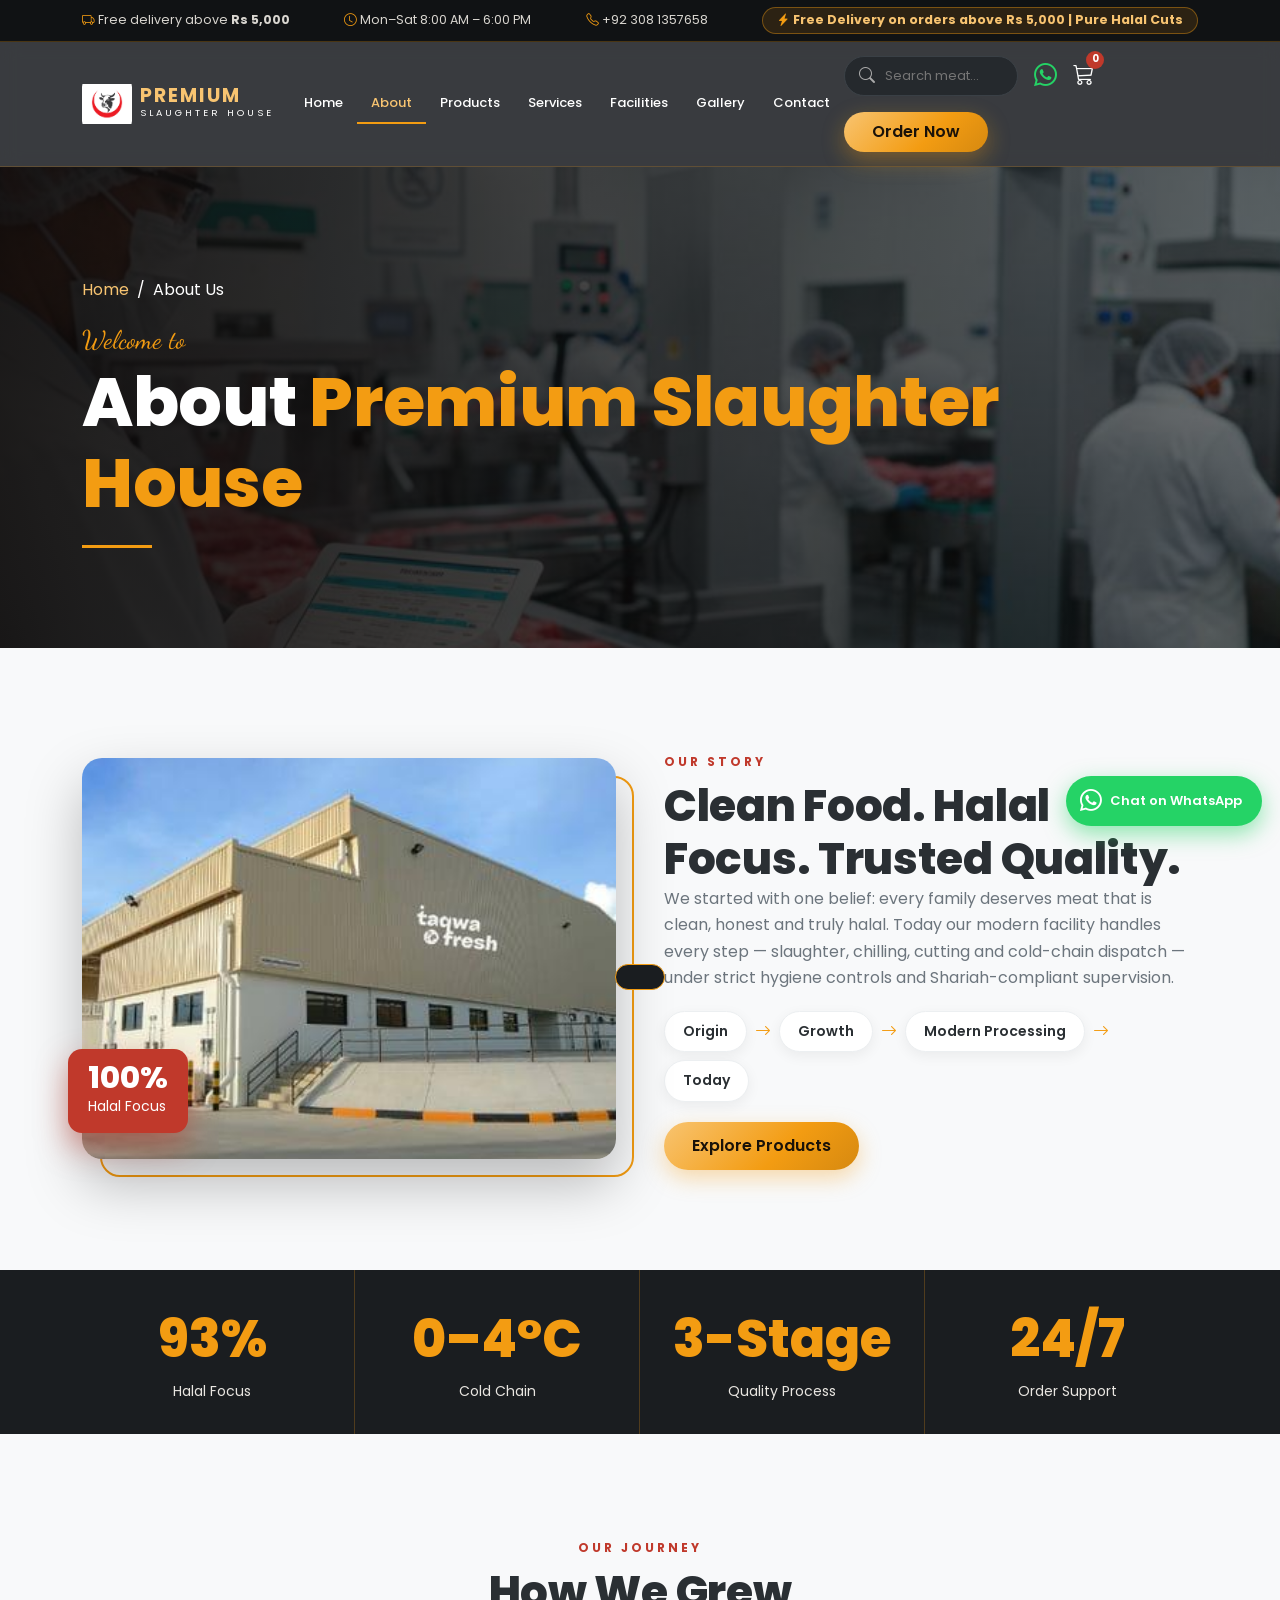
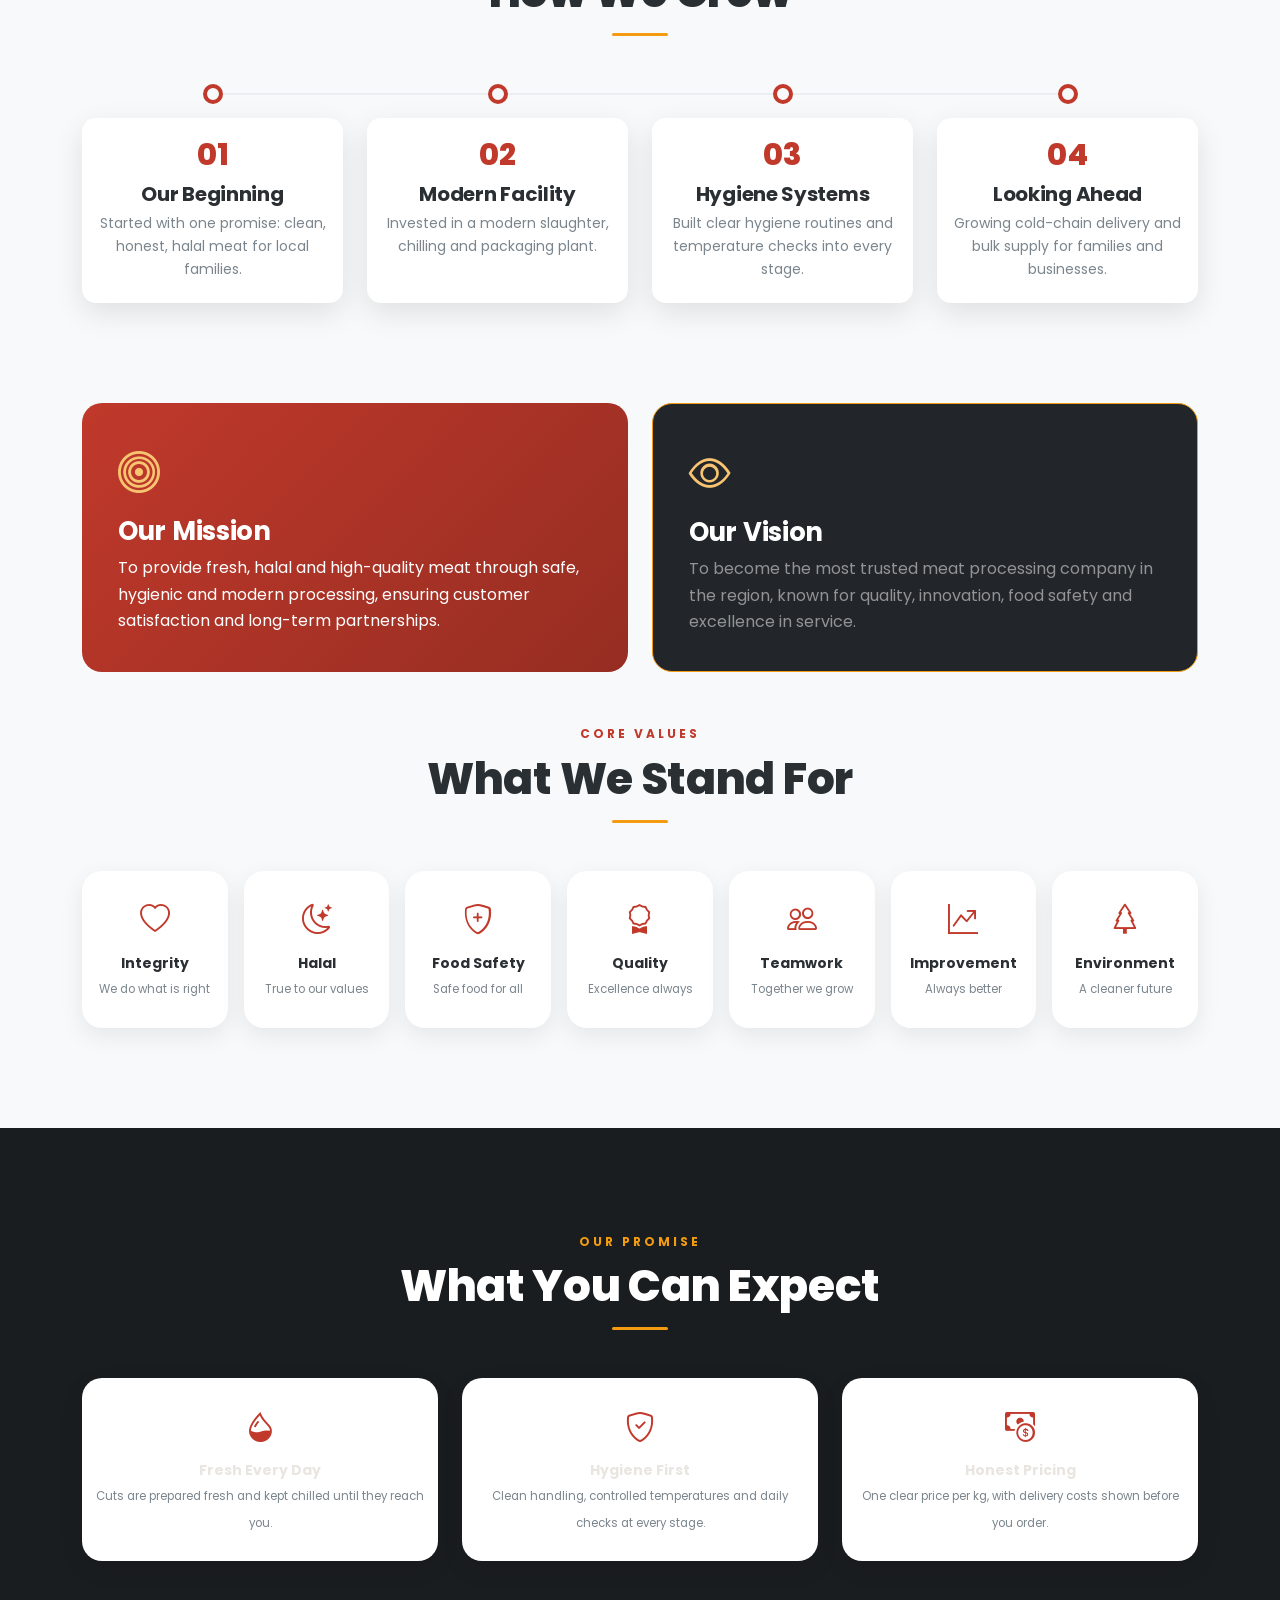
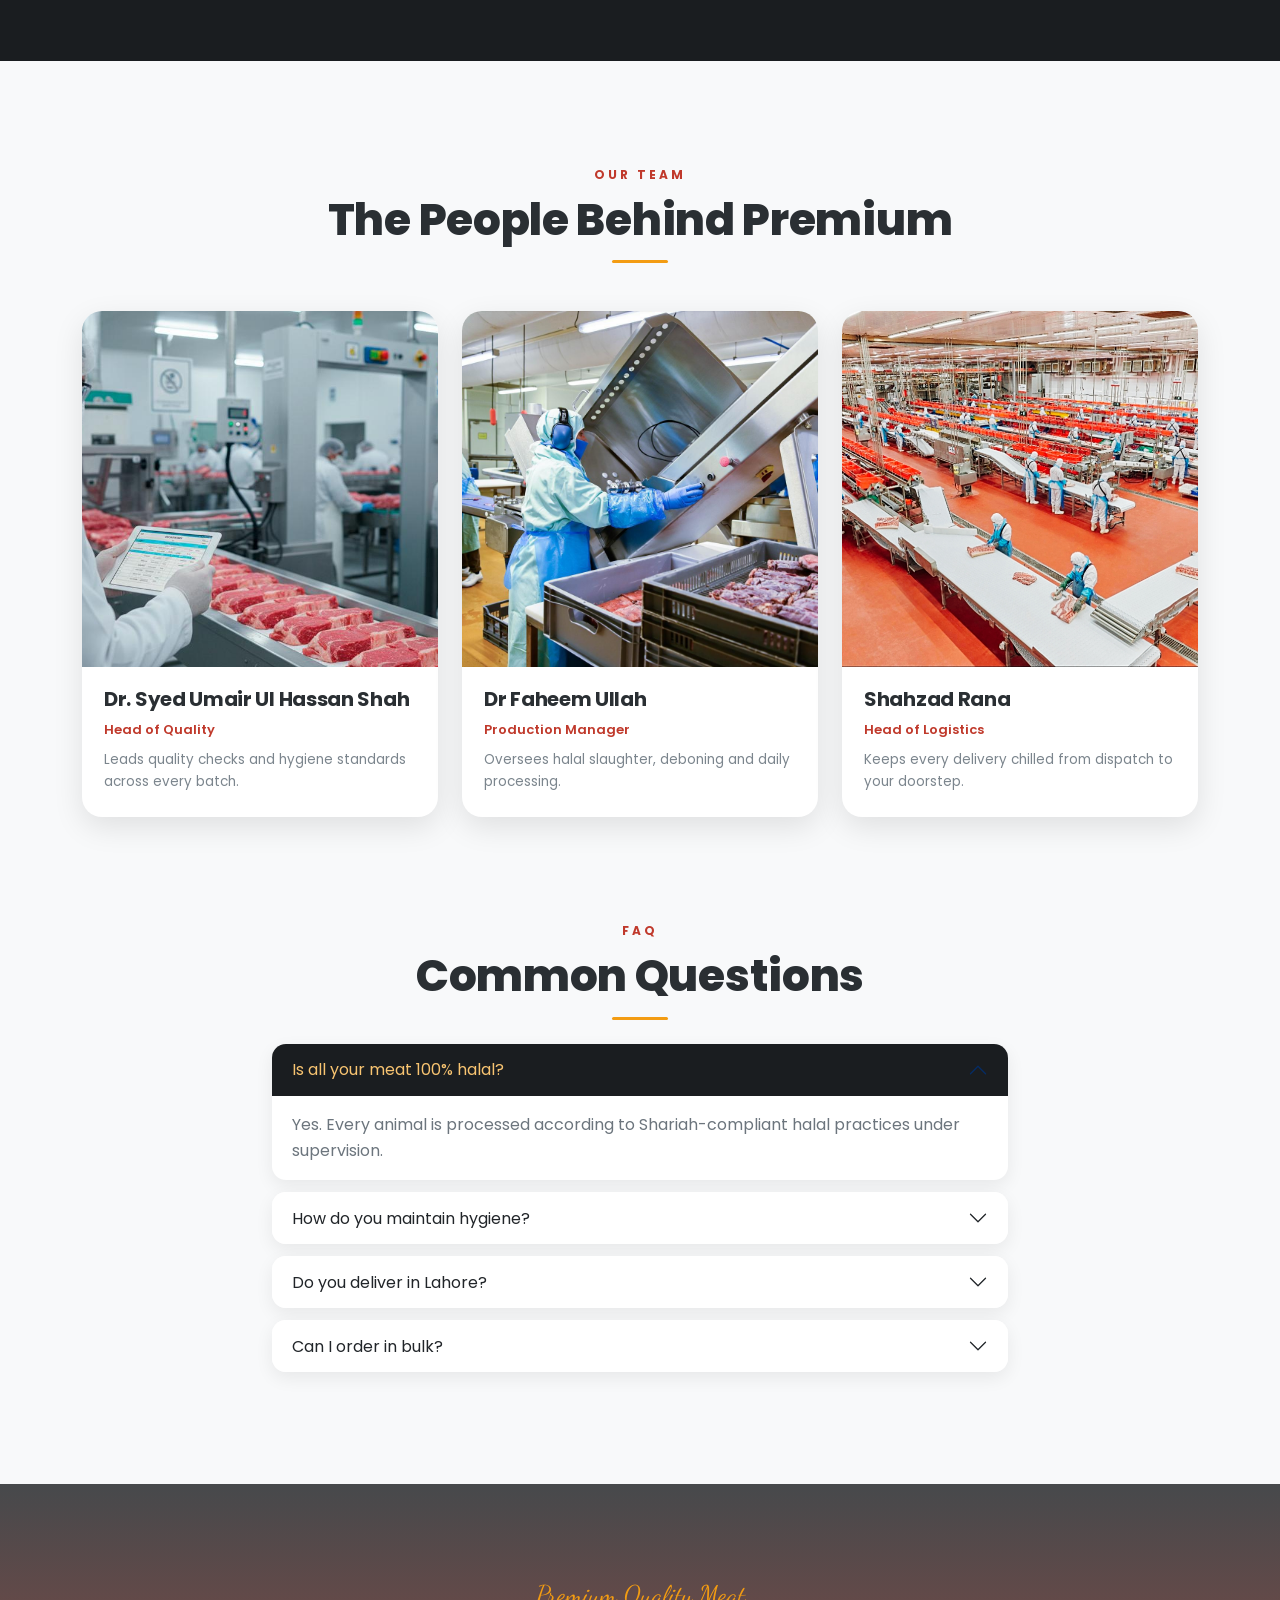
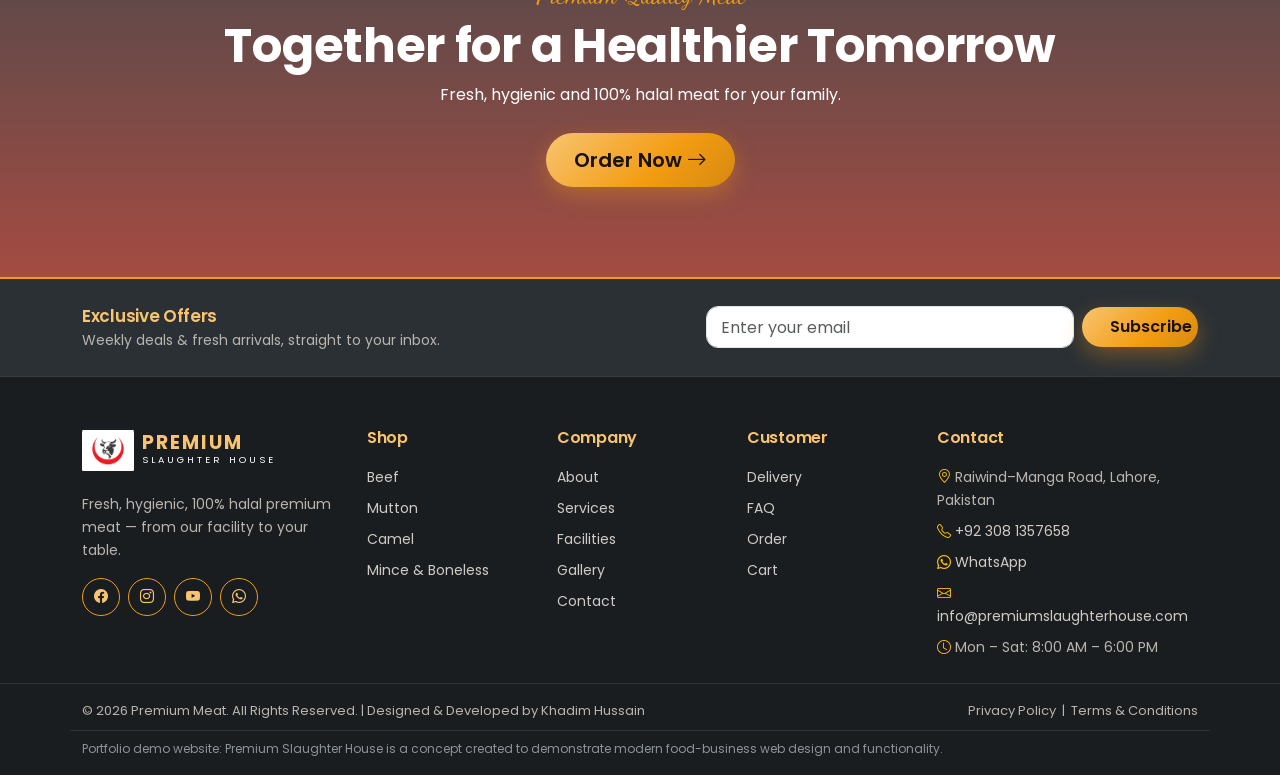
==== about.html @ eab7846e "Update website from latest attached files" ====
<!DOCTYPE html>
<html lang="en"><head>
<meta charset="UTF-8"><meta name="viewport" content="width=device-width, initial-scale=1.0">
<meta name="description" content="About Premium Slaughter House: halal meat, modern facilities and hygiene-first processing in Lahore.">
<title>About Us | Premium Slaughter House</title>
<link rel="icon" href="images/favicon.jpg" type="image/jpeg">
<link href="https://cdn.jsdelivr.net/npm/bootstrap@5.3.3/dist/css/bootstrap.min.css" rel="stylesheet">
<link href="https://cdn.jsdelivr.net/npm/bootstrap-icons@1.11.3/font/bootstrap-icons.min.css" rel="stylesheet">
<link rel="preconnect" href="https://fonts.googleapis.com"><link rel="preconnect" href="https://fonts.gstatic.com" crossorigin>
<link href="https://fonts.googleapis.com/css2?family=Dancing+Script:wght@600&family=Poppins:wght@400;500;600;700&display=swap" rel="stylesheet">
<style>#loader{position:fixed;inset:0;background:#0E0B0A;z-index:9999;animation:ldx .5s 1.6s forwards}@keyframes ldx{to{opacity:0;visibility:hidden;pointer-events:none}}</style>
<link href="css/style.css?v=20261011" rel="stylesheet">
</head><body>
<!-- Accessibility: keyboard users can jump straight to the content -->
<a class="skip" href="#main">Skip to content</a>
<!-- Loading screen (hidden automatically by CSS after ~2s and by JS on page load) -->
<div id="loader"><div class="ring"></div><b>PREMIUM</b></div><!-- Gold scroll-progress line at very top; width is set by js/ui.js -->
<div id="progress"></div>
<!-- ===== SECTION: Top Announcement Bar ===== -->
<div class="ann"><div class="container d-flex flex-wrap justify-content-center justify-content-lg-between align-items-center gap-2">
<span><i class="bi bi-truck"></i> Free delivery above <b>Rs 5,000</b></span><span class="d-none d-md-inline"><i class="bi bi-clock"></i> Mon&ndash;Sat 8:00 AM &ndash; 6:00 PM</span><a href="tel:+923081357658"><i class="bi bi-telephone"></i> +92 308 1357658</a>
<span class="tick"><i class="bi bi-lightning-charge-fill"></i> <b id="ticker">Fresh halal meat delivered daily</b></span></div></div>
<!-- ===== END SECTION: Top Announcement Bar ===== -->
<!-- ===== SECTION: Navigation Bar ===== -->
<nav class="navbar navbar-expand-lg sticky-top"><div class="container">
<!-- Logo + brand name -->
<a class="navbar-brand d-flex align-items-center gap-2" href="index.html"><img class="logo" src="images/logo.jpg" alt="Logo"><div><div class="brand-t">PREMIUM</div><div class="brand-s">Slaughter House</div></div></a>
<!-- Mobile menu button -->
<button class="navbar-toggler" data-bs-toggle="collapse" data-bs-target="#nv" aria-controls="nv" aria-expanded="false" aria-label="Menu"><span class="tg"></span><span class="tg"></span><span class="tg"></span></button><!-- animated hamburger: turns into X -->
<!-- Menu links; the current page gets a gold underline (class "active") -->
<div class="collapse navbar-collapse" id="nv"><ul class="navbar-nav mx-auto"><li><a class="nav-link" href="index.html">Home</a></li><li><a class="nav-link active" href="about.html">About</a></li><li><a class="nav-link" href="products.html">Products</a></li><li><a class="nav-link" href="services.html">Services</a></li><li><a class="nav-link" href="facilities.html">Facilities</a></li><li><a class="nav-link" href="gallery.html">Gallery</a></li><li><a class="nav-link" href="contact.html">Contact</a></li></ul>
<div class="d-flex align-items-center gap-3 flex-wrap nav-tools"><!-- Navbar search: press Enter -> filters on Products page, or redirects to products.html?search=... --><label class="nsearch"><i class="bi bi-search"></i><input id="navSearch" type="search" placeholder="Search meat..." aria-label="Search meat"></label><!-- WhatsApp icon (number is set in js/config.js) --><a data-wa class="navwa" target="_blank" aria-label="WhatsApp"><i class="bi bi-whatsapp"></i></a><!-- Cart icon: number = total kg in cart (kept in sync on every page by js files) --><a href="order.html" class="cart"><i class="bi bi-cart3" aria-hidden="true"></i><span id="cartBadgeCount" aria-live="polite">0</span><span class="visually-hidden">items in cart</span></a><a href="order.html" class="btn btn-gold py-2 magnetic">Order Now</a></div>
</div></div></nav>
<!-- ===== END SECTION: Navigation Bar ===== -->
<main id="main"><!-- page content starts here (skip-link target) -->

<!-- ===== SECTION: Page Banner ===== -->
<section class="phero" style="background-image:linear-gradient(90deg,rgba(14,11,10,.92),rgba(14,11,10,.55)),url('images/quality-team.jpg')"><div class="container position-relative" style="z-index:2"><p class="crumb reveal"><a href="index.html">Home</a> &nbsp;/&nbsp; About Us</p><span class="script reveal">Welcome to</span><h1 class="reveal" data-d="100">About <span style="color:var(--gold)">Premium Slaughter House</span></h1><div class="reveal" data-d="200" style="background:var(--gold);width:70px;height:3px;margin-top:20px"></div></div></section>
<!-- ===== END SECTION: Page Banner ===== -->

<!-- ===== SECTION: Story Banner ===== -->
<section class="sec"><div class="container"><div class="row g-5 align-items-center">
<div class="col-lg-6 reveal l"><div class="imgwrap"><img src="images/company-building.jpg" alt="Facility exterior"><div class="exp"><b>100%</b><small>Halal Focus</small></div></div></div>
<div class="col-lg-6 reveal r"><span class="eyebrow">Our Story</span><h2 class="sec-title">Clean Food. Halal Focus. Trusted Quality.</h2><p class="text-secondary">We started with one belief: every family deserves meat that is clean, honest and truly halal. Today our modern facility handles every step &mdash; slaughter, chilling, cutting and cold-chain dispatch &mdash; under strict hygiene controls and Shariah-compliant supervision.</p><div class="steps" aria-label="Our story in four steps"><span>Origin</span><i class="bi bi-arrow-right" aria-hidden="true"></i><span>Growth</span><i class="bi bi-arrow-right" aria-hidden="true"></i><span>Modern Processing</span><i class="bi bi-arrow-right" aria-hidden="true"></i><span>Today</span></div><a href="products.html" class="btn btn-gold magnetic">Explore Products</a></div></div></div></section>
<!-- ===== END SECTION: Story Banner ===== -->

<!-- ===== SECTION: Animated Counter Grid ===== -->
<section class="dark" id="statsSection"><div class="container"><div class="row"><div class="col-6 col-md-3 stat"><b><span class="counter-val" data-target="100" data-suf="%">100%</span></b><small>Halal Focus</small></div><div class="col-6 col-md-3 stat"><b>0&ndash;4&deg;C</b><small>Cold Chain</small></div><div class="col-6 col-md-3 stat"><b><span class="counter-val" data-target="4" data-suf="-Stage">4-Stage</span></b><small>Quality Process</small></div><div class="col-6 col-md-3 stat"><b>24/7</b><small>Order Support</small></div></div></div></section>
<!-- ===== END SECTION: Animated Counter Grid ===== -->

<!-- ===== SECTION: Our Journey - animated timeline (line draws while scrolling; js files) ===== -->
<section class="sec"><div class="container"><div class="text-center mb-5 reveal"><span class="eyebrow">Our Journey</span><h2 class="sec-title">How We Grew</h2></div>
<div class="tlh"><!-- milestones without dates (add real years only if they are true) -->
<div class="ti reveal" data-d="0"><span class="yr">01</span><h5>Our Beginning</h5><p>Started with one promise: clean, honest, halal meat for local families.</p></div>
<div class="ti reveal" data-d="250"><span class="yr">02</span><h5>Modern Facility</h5><p>Invested in a modern slaughter, chilling and packaging plant.</p></div>
<div class="ti reveal" data-d="0"><span class="yr">03</span><h5>Hygiene Systems</h5><p>Built clear hygiene routines and temperature checks into every stage.</p></div>
<div class="ti reveal" data-d="750"><span class="yr">04</span><h5>Looking Ahead</h5><p>Growing cold-chain delivery and bulk supply for families and businesses.</p></div></div></div></section>
<!-- ===== END SECTION: Our Journey - animated timeline (line draws while scrolling; js files) ===== -->

<!-- ===== SECTION: Mission & Vision ===== -->
<section class="pb-5"><div class="container"><div class="row g-4">
<div class="col-md-6 reveal l"><div class="mv mv1"><i class="bi bi-bullseye"></i><h3 class="mt-2">Our Mission</h3><p class="mb-0">To provide fresh, halal and high-quality meat through safe, hygienic and modern processing, ensuring customer satisfaction and long-term partnerships.</p></div></div>
<div class="col-md-6 reveal r"><div class="mv mv2"><i class="bi bi-eye"></i><h3 class="mt-2">Our Vision</h3><p class="mb-0 text-white-50">To become the most trusted meat processing company in the region, known for quality, innovation, food safety and excellence in service.</p></div></div></div></div></section>
<!-- ===== END SECTION: Mission & Vision ===== -->

<!-- ===== SECTION: Core Values ===== -->
<section class="sec pt-0"><div class="container"><div class="text-center mb-5 reveal"><span class="eyebrow">Core Values</span><h2 class="sec-title">What We Stand For</h2></div><div class="row g-3"><div class="col-6 col-md-4 col-lg reveal z" data-d="0"><div class="val"><i class="bi bi-heart"></i><b>Integrity</b><small>We do what is right</small></div></div><div class="col-6 col-md-4 col-lg reveal z" data-d="80"><div class="val"><i class="bi bi-moon-stars"></i><b>Halal</b><small>True to our values</small></div></div><div class="col-6 col-md-4 col-lg reveal z" data-d="160"><div class="val"><i class="bi bi-shield-plus"></i><b>Food Safety</b><small>Safe food for all</small></div></div><div class="col-6 col-md-4 col-lg reveal z" data-d="240"><div class="val"><i class="bi bi-award"></i><b>Quality</b><small>Excellence always</small></div></div><div class="col-6 col-md-4 col-lg reveal z" data-d="320"><div class="val"><i class="bi bi-people"></i><b>Teamwork</b><small>Together we grow</small></div></div><div class="col-6 col-md-4 col-lg reveal z" data-d="400"><div class="val"><i class="bi bi-graph-up-arrow"></i><b>Improvement</b><small>Always better</small></div></div><div class="col-6 col-md-4 col-lg reveal z" data-d="480"><div class="val"><i class="bi bi-tree"></i><b>Environment</b><small>A cleaner future</small></div></div></div></div></section>
<!-- ===== END SECTION: Core Values ===== -->

<!-- ===== SECTION: Our Promise (replaces testimonials - no unverified customer quotes) ===== -->
<section class="sec dark"><div class="container"><div class="text-center mb-5 reveal"><span class="eyebrow">Our Promise</span><h2 class="sec-title">What You Can Expect</h2></div><div class="row g-3 g-lg-4"><div class="col-md-4 reveal" data-d="0"><div class="val h-100"><i class="bi bi-droplet-half" aria-hidden="true"></i><b>Fresh Every Day</b><small>Cuts are prepared fresh and kept chilled until they reach you.</small></div></div><div class="col-md-4 reveal" data-d="100"><div class="val h-100"><i class="bi bi-shield-check" aria-hidden="true"></i><b>Hygiene First</b><small>Clean handling, controlled temperatures and daily checks at every stage.</small></div></div><div class="col-md-4 reveal" data-d="200"><div class="val h-100"><i class="bi bi-cash-coin" aria-hidden="true"></i><b>Honest Pricing</b><small>One clear price per kg, with delivery costs shown before you order.</small></div></div></div></div></section>
<!-- ===== END SECTION: Our Promise (replaces testimonials - no unverified customer quotes) ===== -->

<!-- ===== SECTION: Our Team ===== -->
<section class="sec"><div class="container"><div class="text-center mb-5 reveal"><span class="eyebrow">Our Team</span><h2 class="sec-title">The People Behind Premium

</h2></div><div class="row g-4"><div class="col-md-4 reveal" data-d="0"><!-- team member: Dr. Babar Ali -->
    <article class="tm"><div class="ph">
<img src="images/quality-team.jpg" alt="Dr Syed Umair Ul Hassan Shah" loading="lazy" decoding="async" onerror="this.onerror=null;this.src='images/premium-beef.jpg'">
<!-- 1:1 photo --><a class="soc" href="#" aria-label="Dr Syed Umair Ul Hassan Shahprofile">
    <i class="bi bi-linkedin" aria-hidden="true"></i></a><!-- appears on hover --></div><div class="tm-body">
    <h5>Dr. Syed Umair Ul Hassan Shah</h5><!-- name --><div class="role">Head of Quality</div><!-- position -->
    <p>Leads quality checks and hygiene standards across every batch.</p><!-- short description --></div></article>
</div><div class="col-md-4 reveal" data-d="120"><!-- team member: Dr Faheem Ullah -->
    <article class="tm"><div class="ph">
        <img src="images/staff-working2.jpg" alt="Dr Faheem Ullah " loading="lazy" decoding="async" onerror="this.onerror=null;this.src='images/premium-beef.jpg'">
        <!-- 1:1 photo --><a class="soc" href="#" aria-label="Dr Faheem Ullah profile"><i class="bi bi-linkedin" aria-hidden="true"></i></a>
         <!-- appears on hover --></div><div class="tm-body"><h5>Dr Faheem Ullah</h5><!-- name --><div class="role">Production Manager</div><!-- position -->
          <p>Oversees halal slaughter, deboning and daily processing.</p><!-- short description --></div></article></div>
          <div class="col-md-4 reveal" data-d="240"><!-- team member: Dr. Syed Umair --><article class="tm"><div class="ph">
            <img src="images/staff-working3.jpeg" alt="Dr. Syed Umair" loading="lazy" decoding="async" onerror="this.onerror=null;this.src='images/premium-beef.jpg'">
            <!-- 1:1 photo --><a class="soc" href="#" aria-label="Shahzad Rana profile"><i class="bi bi-linkedin" aria-hidden="true"></i></a>
             <!-- appears on hover --></div><div class="tm-body"><h5>Shahzad Rana</h5><!-- name --><div class="role">Head of Logistics</div><!-- position --><p>Keeps every delivery chilled from dispatch to your doorstep.</p><!-- short description --></div></article></div></div></div></section>
<!-- ===== END SECTION: Our Team ===== -->

<!-- ===== SECTION: FAQ ===== -->
<section class="sec pt-0"><div class="container"><div class="row justify-content-center"><div class="col-lg-8"><div class="text-center mb-4 reveal"><span class="eyebrow">FAQ</span><h2 class="sec-title">Common Questions</h2></div><div class="accordion reveal" id="faq"><div class="accordion-item"><h2 class="accordion-header"><button class="accordion-button" data-bs-toggle="collapse" data-bs-target="#faq0">Is all your meat 100% halal?</button></h2><div id="faq0" class="accordion-collapse collapse show" data-bs-parent="#faq"><div class="accordion-body text-secondary">Yes. Every animal is processed according to Shariah-compliant halal practices under supervision.</div></div></div><div class="accordion-item"><h2 class="accordion-header"><button class="accordion-button collapsed" data-bs-toggle="collapse" data-bs-target="#faq1">How do you maintain hygiene?</button></h2><div id="faq1" class="accordion-collapse collapse" data-bs-parent="#faq"><div class="accordion-body text-secondary">Strict hygiene routines, controlled temperatures and daily checks at every stage of processing, chilling and packaging.</div></div></div><div class="accordion-item"><h2 class="accordion-header"><button class="accordion-button collapsed" data-bs-toggle="collapse" data-bs-target="#faq2">Do you deliver in Lahore?</button></h2><div id="faq2" class="accordion-collapse collapse" data-bs-parent="#faq"><div class="accordion-body text-secondary">Yes, cold-chain packed. Call or WhatsApp +92 308 1357658 to order.</div></div></div><div class="accordion-item"><h2 class="accordion-header"><button class="accordion-button collapsed" data-bs-toggle="collapse" data-bs-target="#faq3">Can I order in bulk?</button></h2><div id="faq3" class="accordion-collapse collapse" data-bs-parent="#faq"><div class="accordion-body text-secondary">Absolutely &mdash; we supply families, restaurants and events. Contact us for custom quantities.</div></div></div></div></div></div></div></section>
<!-- ===== END SECTION: FAQ ===== -->

<!-- ===== SECTION: Call To Action ===== -->
<section class="cta"><div class="container reveal z"><span class="script">Premium Quality Meat</span><h2 class="serif display-5 fw-bold">Together for a Healthier Tomorrow</h2><p class="mb-4">Fresh, hygienic and 100% halal meat for your family.</p><a href="order.html" class="btn btn-gold btn-lg magnetic">Order Now <i class="bi bi-arrow-right"></i></a></div></section>
<!-- ===== END SECTION: Call To Action ===== -->

</main><!-- end of page content -->
<!-- ===== SECTION: Footer ===== -->
<footer>
<div class="fnews py-4"><div class="container d-flex flex-wrap align-items-center justify-content-between gap-3"><div><h5 class="mb-0">Exclusive Offers</h5><small>Weekly deals &amp; fresh arrivals, straight to your inbox.</small></div><!-- newsletter band --><form id="newsForm" class="d-flex gap-2" style="min-width:min(100%,380px)"><input type="email" required class="form-control" placeholder="Enter your email" aria-label="Email address"><button class="btn btn-gold py-2">Subscribe</button><!-- same style as the navbar "Order Now" button --></form></div></div>
<div class="container pt-5 pb-4 fcols"><div class="row g-4">
<!-- Brand: short company statement + social -->
<div class="col-lg-3"><div class="d-flex align-items-center gap-2 mb-3"><img src="images/logo.jpg" alt="Premium Slaughter House logo" width="52" height="52" style="object-fit:contain;border-radius:8px"><div><div class="brand-t">PREMIUM</div><div class="brand-s">Slaughter House</div></div></div><p>Fresh, hygienic, 100% halal premium meat &mdash; from our facility to your table.</p><div class="social"><a href="#" aria-label="Facebook"><i class="bi bi-facebook"></i></a><a href="#" aria-label="Instagram"><i class="bi bi-instagram"></i></a><a href="#" aria-label="YouTube"><i class="bi bi-youtube"></i></a><a data-wa target="_blank" aria-label="WhatsApp"><i class="bi bi-whatsapp"></i></a></div></div>
<!-- Shop -->
<div class="col-6 col-lg-2"><h5>Shop</h5><a href="products.html?category=beef">Beef</a><a href="products.html?category=mutton">Mutton</a><a href="products.html?category=camel">Camel</a><a href="products.html?category=minced">Mince &amp; Boneless</a></div>
<!-- Company -->
<div class="col-6 col-lg-2"><h5>Company</h5><a href="about.html">About</a><a href="services.html">Services</a><a href="facilities.html">Facilities</a><a href="gallery.html">Gallery</a><a href="contact.html">Contact</a></div>
<!-- Customer -->
<div class="col-6 col-lg-2"><h5>Customer</h5><a href="services.html">Delivery</a><a href="services.html#faq">FAQ</a><a href="order.html">Order</a><a href="order.html">Cart</a></div>
<!-- Contact -->
<div class="col-6 col-lg-3"><h5>Contact</h5><div class="mb-2"><i class="bi bi-geo-alt text-warning" aria-hidden="true"></i> Raiwind&ndash;Manga Road, Lahore, Pakistan</div><a href="tel:+923081357658"><i class="bi bi-telephone text-warning" aria-hidden="true"></i> +92 308 1357658</a><a data-wa target="_blank"><i class="bi bi-whatsapp text-warning" aria-hidden="true"></i> WhatsApp</a><a href="mailto:info@premiumslaughterhouse.com"><i class="bi bi-envelope text-warning" aria-hidden="true"></i> info@premiumslaughterhouse.com</a><div><i class="bi bi-clock text-warning" aria-hidden="true"></i> Mon &ndash; Sat: 8:00 AM &ndash; 6:00 PM</div></div>
</div></div>
<!-- Copyright row -->
<div class="fbottom py-3"><div class="container d-flex flex-wrap justify-content-between gap-2"><span>&copy; 2026 Premium Meat. All Rights Reserved. | Designed &amp; Developed by Khadim Hussain</span><span>Privacy Policy &nbsp;|&nbsp; Terms &amp; Conditions</span></div>
<div class="container demo-note"><!-- remove this line if the website goes live for a real business -->Portfolio demo website: Premium Slaughter House is a concept created to demonstrate modern food-business web design and functionality.</div></div></footer>
<!-- ===== END SECTION: Footer ===== -->
<!-- Mobile bottom action bar (phones only): Call / WhatsApp / Cart -->
<nav class="mbar" aria-label="Quick actions"><a href="tel:+923081357658"><i class="bi bi-telephone" aria-hidden="true"></i>Call</a><a data-wa data-msg="Hello Premium Slaughter House" target="_blank"><i class="bi bi-whatsapp" aria-hidden="true"></i>WhatsApp</a><a href="order.html"><i class="bi bi-cart3" aria-hidden="true"></i><span>Cart <b id="cartBadgeMobile">0</b></span></a></nav>
<!-- Floating WhatsApp button (desktop/tablet) -->
<a class="wa" data-wa data-msg="Hello Premium Slaughter House, I want to place an order." target="_blank" aria-label="Chat on WhatsApp"><i class="bi bi-whatsapp" aria-hidden="true"></i><span>Chat on WhatsApp</span></a>
<!-- Back-to-top button -->
<button id="toTop" aria-label="Back to top"><i class="bi bi-arrow-up" aria-hidden="true"></i></button><!-- "added to cart" message box (screen readers are told via role=status) --><div id="toast" role="status" aria-live="polite"></div>
<!-- Bootstrap JS (modals, carousel, accordion, tabs) -->
<script src="https://cdn.jsdelivr.net/npm/bootstrap@5.3.3/dist/js/bootstrap.bundle.min.js"></script>
<!-- Our scripts: one file per responsibility (order matters: config first, main last) -->
<script src="js/config.js"></script><script src="js/data.js"></script><script src="js/render.js"></script><script src="js/ui.js"></script><script src="js/cart.js"></script><script src="js/products.js"></script><script src="js/checkout.js"></script><script src="js/calculator.js"></script><script src="js/gallery.js"></script><script src="js/main.js"></script>
</body></html>
---- css/style.css ----
/* ##########################################################################
   PREMIUM SLAUGHTER HOUSE - MAIN STYLESHEET (v2 - premium polish)  (css/style.css, used by all 8 pages)
   Client palette: Charcoal #1a1d20 | Crimson #c0392b | Gold #f39c12 | Off-white #f8f9fa
   Edit colours ONLY in the :root block. Every rule below has a comment.
   ########################################################################## */

/* ===== 1. DESIGN TOKENS (the whole site reads colours from here) ===== */
:root{
  --ink:#1a1d20;        /* deep charcoal: header, footer, dark sections */
  --coal:#22262a;       /* slightly lighter charcoal for dark cards */
  --coal2:#2b3035;      /* lightest charcoal for inputs/borders */
  --gold:#f39c12;       /* accent gold: borders, stars, tags, buttons */
  --lgold:#f8c471;      /* light gold for headings on dark backgrounds */
  --crimson:#c0392b;    /* primary crimson: CTA buttons, badges */
  --crimson2:#962d22;   /* darker crimson for hover states */
  --cream:#f8f9fa;      /* off-white page background */
  --sand:#eceff1;       /* soft grey for chips, borders, icon circles */
  --text:#2a2f33;       /* default body text colour */
  --muted:#7b858d;      /* secondary/grey text */
  --r:18px;             /* standard rounded-corner radius */
}

/* ===== 2. BASE STYLES ===== */
html{scroll-behavior:smooth}                                   /* smooth anchor scrolling */
body{font-family:'Poppins',sans-serif;background:var(--cream);color:var(--text);overflow-x:hidden;font-size:var(--fs-body);line-height:1.65}  /* body font + page colours */
h1,h2,h3,h4,h5,.serif{font-family:'Poppins',sans-serif;font-weight:700;letter-spacing:-.3px}
h3,.h3{font-size:var(--fs-h3)}      /* bold titles = strong contrast with body text */
.script{font-family:'Dancing Script',cursive;color:var(--gold);font-size:1.6rem}                   /* handwritten accent text */
a{text-decoration:none}                                        /* no underline on links */
::selection{background:var(--gold);color:#000}                 /* text-selection colour */

/* ===== 3. PRELOADER, SCROLL PROGRESS BAR, CURSOR GLOW ===== */
#loader{position:fixed;inset:0;background:var(--ink);z-index:9999;display:flex;align-items:center;justify-content:center;flex-direction:column;gap:18px;transition:opacity .6s,visibility .6s}  /* full-screen loading cover */
#loader.done{opacity:0;visibility:hidden}                      /* hidden state added by JS */
#loader .ring{width:70px;height:70px;border:3px solid #33383d;border-top-color:var(--gold);border-radius:50%;animation:spin 1s linear infinite}  /* spinning gold ring */
#loader b{color:var(--lgold);letter-spacing:6px;font:600 13px 'Poppins'}  /* "PREMIUM" label under ring */
@keyframes spin{to{transform:rotate(360deg)}}                  /* generic rotate animation */
#progress{position:fixed;top:0;left:0;height:3px;width:0;background:linear-gradient(90deg,var(--crimson),var(--gold));z-index:2000}  /* top scroll-progress line */

/* ===== 4. BUTTONS ===== */
.btn-gold{background:linear-gradient(135deg,var(--lgold),var(--gold) 60%,#d68910);color:#1a1209;font-weight:600;border:0;border-radius:50px;padding:12px 28px;position:relative;overflow:hidden;transition:.35s;box-shadow:0 8px 22px rgba(243,156,18,.35)}  /* primary gold pill button */
.btn-gold::after{content:'';position:absolute;top:0;left:-80%;width:50%;height:100%;background:linear-gradient(120deg,transparent,rgba(255,255,255,.65),transparent);transform:skewX(-20deg);transition:.7s}  /* shine streak (hidden at left) */
.btn-gold:hover::after{left:140%}                              /* streak sweeps across on hover */
.btn-gold:hover{color:#1a1209;transform:translateY(-3px);box-shadow:0 14px 30px rgba(243,156,18,.5)}  /* lift on hover */
.btn-crim{background:var(--crimson);color:#fff;border:0;border-radius:50px;padding:12px 28px;font-weight:600;transition:.3s}  /* crimson CTA button */
.btn-crim:hover{background:var(--crimson2);color:#fff;transform:translateY(-3px);box-shadow:0 12px 26px rgba(192,57,43,.45)}  /* crimson hover */
.btn-line{border:1.5px solid var(--gold);color:var(--lgold);border-radius:50px;padding:11px 26px;font-weight:600;transition:.3s}  /* outline button */
.btn-line:hover{background:var(--gold);color:#111}             /* fills gold on hover */
.btn-wa{background:#25D366;color:#fff;border-radius:50px;padding:12px 24px;font-weight:600;border:0;transition:.3s}  /* green WhatsApp button */
.btn-wa:hover{background:#1da851;color:#fff;transform:translateY(-3px)}  /* WhatsApp hover */
.pulse-glow{animation:pglow 1.8s infinite}                     /* client request: pulsing glow on "Order Online" */
@keyframes pglow{0%{box-shadow:0 0 0 0 rgba(243,156,18,.75)}70%{box-shadow:0 0 0 20px rgba(243,156,18,0)}100%{box-shadow:0 0 0 0 rgba(243,156,18,0)}}  /* expanding gold ring */

/* ===== 5. ANNOUNCEMENT BAR (top dark banner) ===== */
.ann{background:#101214;color:#d9d6d0;font-size:12.5px;padding:7px 0;border-bottom:1px solid rgba(243,156,18,.25)}  /* darker strip above navbar */
.ann a{color:#d9d6d0}                                          /* phone link colour */
.ann i{color:var(--gold)}                                      /* gold icons in bar */
.ann .tick{background:rgba(243,156,18,.12);border:1px solid rgba(243,156,18,.4);padding:2px 14px;border-radius:50px;color:var(--lgold)}  /* live-alert pill */
#ticker{transition:opacity .4s}                                /* fade when ticker text changes */

/* ===== 6. NAVBAR (glassmorphic sticky header) ===== */
.navbar{background:rgba(26,29,32,.86);backdrop-filter:blur(10px);-webkit-backdrop-filter:blur(10px);border-bottom:1px solid rgba(243,156,18,.2);transition:background .45s ease,padding .35s ease,box-shadow .45s ease,border-color .45s;padding:14px 0}  /* client spec: blur(10px) + rgba(26,29,32,.95) */
.navbar.scrolled{padding:6px 0;background:rgba(26,29,32,.97);border-bottom-color:rgba(243,156,18,.4);box-shadow:0 10px 35px rgba(0,0,0,.5)}  /* shrinks + shadow after scrolling */
.navbar .logo{width:50px;height:50px;object-fit:contain;border-radius:8px}  /* logo size */
.brand-t{font:700 19px 'Poppins';color:var(--lgold);letter-spacing:2px;line-height:1}  /* brand name */
.brand-s{font-size:9.5px;color:#fff;letter-spacing:3px;text-transform:uppercase}  /* brand sub-title */
.nav-link{color:#fff!important;font-size:13px;font-weight:500;padding:8px 14px!important;border-bottom:2px solid transparent;transition:.3s}  /* nav link with invisible underline */
.nav-link:hover{color:var(--lgold)!important;border-bottom-color:rgba(243,156,18,.5)}  /* hover preview underline */
.nav-link.active{color:var(--lgold)!important;border-bottom:2px solid #f39c12}  /* client spec: gold underline on current page */
.nsearch{background:#25292d;border:1px solid #3a4046;border-radius:50px;padding:6px 14px;display:flex;align-items:center;gap:8px;color:#aaa}  /* nav search pill */
.nsearch input{background:none;border:0;outline:0;color:#fff;font-size:13px;width:120px}  /* search text box */
.cart{color:#fff;font-size:21px;position:relative}             /* cart icon link */
.cart span{position:absolute;top:-8px;right:-10px;background:var(--crimson);border-radius:50%;min-width:18px;height:18px;font-size:10px;display:flex;align-items:center;justify-content:center;font-weight:700}  /* cart count bubble (#cartBadgeCount) */
.navwa{color:#25D366;font-size:23px;transition:.3s}            /* nav WhatsApp icon */
.navwa:hover{color:#4be28a;transform:scale(1.2)}               /* icon grows on hover */
.bump{animation:bump .5s}                                      /* class added when cart changes */
@keyframes bump{40%{transform:scale(1.5)}}                     /* pop effect */

/* ===== 7. HOME HERO ===== */
@keyframes float{50%{transform:translateY(-14px)}}             /* gentle up/down bob */

/* ===== 8. TRUST & QUALITY BADGES GRID (4 columns under hero) ===== */
.strip{margin-top:-70px;position:relative;z-index:5}           /* overlaps bottom of hero */

/* ===== 9. SECTION TITLES + DARK SECTIONS ===== */
.eyebrow{color:var(--crimson);font-weight:700;letter-spacing:3px;font-size:12px;text-transform:uppercase}  /* small red label above titles */
.sec{padding:var(--section-y) 0}                                           /* standard section spacing */
.sec-title{font-size:var(--fs-h2);font-weight:800;margin:6px 0 0}     /* big section title */
.dark{background:var(--ink);color:#e9e6e1}                     /* dark section background */
.dark .sec-title{color:#fff}                                   /* white titles on dark */
.dark .eyebrow{color:var(--gold)}                              /* gold label on dark */

/* ===== 10. FILTER CHIPS / PILLS (home + products + gallery) ===== */
.chip{border:0;background:#fff;color:var(--text);padding:8px 22px;border-radius:50px;font-size:13px;font-weight:500;box-shadow:0 3px 12px rgba(0,0,0,.07);transition:.3s;margin:3px}  /* inactive pill */
.chip:hover{transform:translateY(-2px)}                        /* small lift */
.chip.on,.chip.active{background:var(--gold);color:#1a1209;font-weight:600;box-shadow:0 8px 20px rgba(243,156,18,.45)}  /* selected pill */

/* ===== 11. PRODUCT CARDS (client: smooth lift -8px + soft shadow on hover) ===== */
.pitem{transition:opacity .4s,transform .4s}                   /* wrapper animation */
.pitem.hide{display:none}                                      /* hidden by filter */
.pcard{background:#fff;border-radius:var(--r);overflow:hidden;box-shadow:0 10px 30px rgba(0,0,0,.08);height:100%;position:relative;transition:transform .3s ease,box-shadow .3s ease;transform-style:preserve-3d}  /* card base: transition transform .3s + shadow .3s */
.pcard:hover{transform:translateY(-8px);box-shadow:0 15px 30px rgba(0,0,0,.12)}  /* exact client hover values */
.pimg{overflow:hidden;position:relative;aspect-ratio:1/1}      /* fixed 4:3 frame so photos never distort */
.pimg img{width:100%;height:100%;object-fit:cover;transition:.8s}  /* cover = crop, never stretch */
.pcard:hover .pimg img{transform:scale(1.03)}                   /* slow zoom on hover */
.ptag{position:absolute;top:12px;left:12px;z-index:2;background:var(--crimson);color:#fff;font-size:11px;font-weight:600;padding:4px 12px;border-radius:50px}  /* corner badge (Bestseller etc.) */
.heart{position:absolute;top:10px;right:10px;z-index:2;width:34px;height:34px;border:0;border-radius:50%;background:rgba(255,255,255,.92);color:var(--crimson);transition:.3s}  /* wishlist heart */
.heart.on{background:var(--crimson);color:#fff;animation:bump .5s}  /* filled heart */
.pinfo{padding:16px 18px 18px}                                 /* text area of card */
.pinfo h5{font:700 17px 'Poppins';margin:0}                    /* product name */
.pinfo p{color:var(--muted);font-size:13px;margin:3px 0 8px}   /* product description */
.stars{color:var(--gold);font-size:12px}                       /* gold star rating */
.stars small{color:var(--muted)}                               /* rating count */
.price{font-weight:700;font-size:18px;color:var(--crimson2)}   /* price in crimson */
.price small{font-size:11px;color:var(--muted);font-weight:400}  /* "/kg" label */
.add{background:var(--gold);border:0;border-radius:50px;padding:7px 18px;font-weight:600;font-size:13px;transition:.3s}  /* Add to Cart button */
.add:hover{background:var(--crimson);color:#fff}               /* turns crimson on hover */
.product-card-wrapper{animation:fadeInUp .45s ease both}       /* fade-in when shown by filter */
@keyframes fadeInUp{from{opacity:0;transform:translateY(24px)}to{opacity:1;transform:none}}  /* client's fadeInUp 0.4s */

/* ===== 12. PRODUCTS PAGE: SEARCH BOX + QUANTITY SELECTOR ===== */
.searchbox{position:relative}                                  /* positions the icon */
.searchbox i{position:absolute;left:18px;top:50%;transform:translateY(-50%);color:var(--muted)}  /* magnifier icon */
.searchbox input{width:100%;border:0;border-radius:50px;padding:14px 20px 14px 46px;box-shadow:0 8px 26px rgba(0,0,0,.12);outline:0;transition:.3s}  /* big search input */
.searchbox input:focus{box-shadow:0 0 0 3px var(--gold)}       /* gold focus ring */
.qty{display:inline-flex;align-items:center;border:1.5px solid var(--sand);border-radius:50px;overflow:hidden;background:#fff}  /* [ - 1 kg + ] control */
.qty button{border:0;background:var(--sand);width:30px;height:34px;font-weight:700;transition:.2s}  /* minus / plus buttons */
.qty button:hover{background:var(--gold)}                      /* hover colour */
.qv{min-width:22px;text-align:center;font-weight:600}          /* quantity number */
.qk{font-size:12px;color:var(--muted);margin-right:4px}        /* "kg" label */

/* ===== 13. INTERACTIVE MEAT CUT VISUALIZER (home) ===== */
.cutsec{background:linear-gradient(180deg,#14171a,#1f2327)}    /* dark gradient section */
.cutnav .nav-link{color:#e9e6e1!important;border:1px solid rgba(243,156,18,.4);border-radius:50px;margin:4px;padding:8px 24px!important;background:transparent}  /* tab pills */
.cutnav .nav-link.active{background:var(--gold);color:#111!important;font-weight:600}  /* active tab */
.cutbox{background:rgba(255,255,255,.04);border:1px solid rgba(243,156,18,.3);border-radius:var(--r);padding:30px}  /* panel around diagram */
.cutsvg{width:100%;max-height:260px;}  /* line-art diagram, bobbing */
.cutsvg .ln{fill:none;stroke:var(--gold);stroke-width:2.2;stroke-linecap:round;stroke-linejoin:round}  /* line-art stroke style */
.cutsvg .ln2{fill:none;stroke:#f1e4c8;stroke-width:1.6;stroke-linecap:round}  /* thinner marbling/bone lines */

/* ===== 14. PROMO BANNERS, MARQUEE, STORY, ORDER STRIP ===== */
.banner{border-radius:var(--r);padding:36px;min-height:240px;color:#fff;position:relative;overflow:hidden;display:flex;flex-direction:column;justify-content:center;transition:transform .3s ease,box-shadow .3s ease}  /* banner base */
.banner:hover{transform:translateY(-8px);box-shadow:0 15px 30px rgba(0,0,0,.2)}  /* lift on hover */
.banner>*{position:relative;z-index:1}                         /* text above background */
.b1{background:linear-gradient(110deg,rgba(26,29,32,.95) 35%,rgba(26,29,32,.35)),url("../images/premium-beef.jpg") center/cover}  /* Beef Combo banner image */
.b2{background:linear-gradient(110deg,rgba(150,45,34,.96) 35%,rgba(150,45,34,.35)),url("../images/fresh-mutton.jpg") center/cover}  /* Mutton Festival banner image */
.banner h3{font-size:34px;font-weight:800;color:var(--lgold)}  /* banner title */
.offer{display:inline-block;background:var(--gold);color:#111;font-weight:700;padding:3px 14px;border-radius:50px;animation:pulse 1.8s infinite}  /* "20% OFF" pill */
@keyframes pulse{0%{box-shadow:0 0 0 0 rgba(243,156,18,.7)}100%{box-shadow:0 0 0 18px transparent}}  /* outward pulse */
.more{background:linear-gradient(180deg,var(--sand),var(--cream))}  /* story section background */
.mini{background:#fff;border-radius:14px;padding:12px 16px;display:flex;align-items:center;gap:12px;box-shadow:0 6px 18px rgba(0,0,0,.07);font-weight:500;font-size:14px;transition:.3s}  /* small feature row */
.mini:hover{transform:translateX(8px);border-left:4px solid var(--gold)}  /* slides right on hover */
.mini i{color:var(--crimson);font-size:20px}                   /* icon colour */
.quote{background:#fff;border-radius:var(--r);padding:22px;box-shadow:0 18px 40px rgba(0,0,0,.12);}  /* floating testimonial */
.appstrip{background:linear-gradient(110deg,var(--ink),var(--crimson2));border:1px solid var(--gold);border-radius:var(--r);color:#fff;padding:26px 34px}  /* order call-to-action strip */

/* ===== 15. FOOTER ===== */
footer{background:var(--ink);color:#b9b5ae;font-size:14px;border-top:2px solid var(--gold)}  /* dark footer */
footer h5{color:var(--lgold);font:600 17px 'Poppins';margin-bottom:16px}  /* column titles */
footer a{color:#cfcbc4;display:block;margin-bottom:8px;transition:.3s}  /* footer links */
footer a:hover{color:var(--gold);padding-left:6px}             /* nudge on hover */
.social a{display:inline-flex;width:38px;height:38px;border:1px solid var(--gold);border-radius:50%;align-items:center;justify-content:center;margin-right:8px;color:var(--lgold)}  /* round social icons */
.social a:hover{background:var(--gold);color:#111;transform:translateY(-4px);padding-left:0}  /* icon hover */
.news{background:var(--coal2);border:1px solid #3a4046;border-radius:var(--r);padding:20px}  /* newsletter box */
.news input{background:#15181a;border:1px solid #3a4046;color:#fff;border-radius:50px;padding:9px 16px}  /* email input */
.fbottom{border-top:1px solid #2f3439;font-size:13px}          /* copyright row */

/* ===== 16. FLOATING ELEMENTS (back-to-top, cart toast, WhatsApp pill, live toast) ===== */
#toTop,.deal-fab{position:fixed;z-index:1030}                  /* fixed positioning */
#toTop{right:18px;bottom:18px;width:46px;height:46px;border-radius:50%;border:0;background:var(--gold);color:#111;font-size:20px;opacity:0;visibility:hidden;transition:.4s;box-shadow:0 8px 20px rgba(0,0,0,.35)}  /* back-to-top button */
#toTop.show{opacity:1;visibility:visible}                      /* shown after scrolling */
#toast{position:fixed;left:50%;bottom:30px;transform:translate(-50%,120px);background:var(--ink);color:#fff;border:1px solid var(--gold);padding:12px 24px;border-radius:50px;z-index:3000;transition:.5s;font-size:14px}  /* "added to cart" message */
#toast.show{transform:translate(-50%,0)}                       /* slides up */
.wa{position:fixed;right:18px;bottom:74px;z-index:1030;height:50px;padding:0 20px 0 14px;border-radius:50px;background:#25D366;color:#fff;display:flex;align-items:center;gap:8px;font-size:22px;font-weight:600;box-shadow:0 8px 22px rgba(37,211,102,.5);animation:wapulse 2s infinite;transition:.3s}  /* floating WhatsApp pill */
.wa span{font-size:13px}                                       /* pill label */
.wa:hover{color:#fff;transform:scale(1.07)}                    /* grows on hover */
@keyframes wapulse{0%{box-shadow:0 0 0 0 rgba(37,211,102,.7)}100%{box-shadow:0 0 0 18px transparent}}  /* green pulse */
.live-toast{background:rgba(26,29,32,.96);color:#fff;border:1px solid var(--gold);border-radius:14px;font-size:13.5px;max-width:320px}  /* live-order notification (bottom-left) */
.deal-fab{left:18px;bottom:90px;display:none;background:linear-gradient(135deg,var(--lgold),var(--gold));color:#111;border:0;border-radius:30px;padding:11px 20px;font-weight:700;font-size:13px;box-shadow:0 8px 24px rgba(0,0,0,.4)}  /* "Today's Deals" button */

/* ===== 17. SCROLL REVEAL ANIMATION (class .reveal, direction helpers .l .r .z) ===== */
.reveal{opacity:0;transform:translateY(24px);transition:opacity .8s cubic-bezier(.2,.7,.2,1),transform .8s cubic-bezier(.2,.7,.2,1)}  /* hidden start state */
.reveal.l{transform:translateX(-32px)}                         /* comes from left */
.reveal.r{transform:translateX(32px)}                          /* comes from right */
.reveal.z{transform:scale(.96)}                                /* zooms in */
.reveal.in{opacity:1;transform:none}                           /* visible end state (added by JS) */

/* ===== 18. DEAL OF THE DAY MODAL ===== */
.modal-content.dm{background:var(--coal);border:1px solid var(--gold);border-radius:20px;overflow:hidden}  /* modal frame */
.dm-head{padding:16px 24px;display:flex;align-items:center;justify-content:space-between;border-bottom:1px solid #353b40}  /* modal header */
.dm-head h2{color:#fff;font-size:24px;margin:0}                /* header title */
.dm-head h2 span{color:var(--lgold)}                           /* gold "Day" word */
.dm-head small{color:var(--gold);letter-spacing:2px;font-weight:700;font-size:11px}  /* "TODAY ONLY" */
.dm-close{background:rgba(255,255,255,.1);border:0;color:#fff;width:38px;height:38px;border-radius:50%}  /* close button */
.dm-close:hover{background:var(--crimson)}                     /* close hover */
.deal{min-height:380px;display:flex;align-items:center;background-size:cover;background-position:center;position:relative}  /* one slide */
.deal::before{content:"";position:absolute;inset:0;background:linear-gradient(90deg,rgba(0,0,0,.92),rgba(0,0,0,.6) 55%,rgba(0,0,0,.1))}  /* dark overlay for text */
.deal-body{position:relative;padding:34px 44px;color:#fff;max-width:520px}  /* slide text */
.dbadge{background:var(--crimson);font-size:11px;font-weight:700;letter-spacing:1.5px;padding:5px 13px;border-radius:20px}  /* deal badge */
.deal h3{font-size:clamp(28px,4vw,42px);margin:14px 0 6px}     /* deal title */
.dprice{display:flex;align-items:baseline;gap:14px}            /* price row */
.dprice b{font-size:clamp(34px,5vw,50px);color:var(--lgold)}   /* new price */
.dprice s{color:#aaa;font-size:19px}                           /* old price struck through */
.dsave{color:#7ee2a8;font-weight:700;margin-bottom:18px}       /* savings text */
#dealCar .carousel-indicators button{width:32px;height:4px;border:0;border-radius:4px;background:var(--gold)}  /* slide dots */

/* ===== 19. INNER-PAGE BANNER (.phero) - image is set inline in each HTML file ===== */
.phero{background-color:#1a1d20;background-size:cover;background-position:center;background-attachment:fixed;color:#fff;padding:110px 0 100px;position:relative;overflow:hidden}  /* hero strip on inner pages */
.phero h1{font-size:clamp(38px,6vw,68px);font-weight:800}      /* page title */
.crumb a{color:var(--lgold)}                                   /* breadcrumb link */

/* ===== 20. SHARED CARD STYLE (services, values, certificates, stages): lift -8px on hover ===== */
.svc,.val,.cert,.stg,.certb,.cinfo,.mv,.member{transition:transform .3s ease,box-shadow .3s ease}  /* smooth hover transition */
.svc:hover,.val:hover,.cert:hover,.stg:hover,.certb:hover,.member:hover{transform:translateY(-8px);box-shadow:0 15px 30px rgba(0,0,0,.12)}  /* client hover rule */

/* ===== 21. IMAGE FRAME (about/facilities) - fixed 4:3 ratio ===== */
.imgwrap{position:relative}                                    /* positions gold frame */
.imgwrap img{width:100%;aspect-ratio:4/3;object-fit:cover;border-radius:var(--r);box-shadow:0 25px 55px rgba(0,0,0,.25)}  /* never distorts */
.imgwrap::before{content:'';position:absolute;inset:18px -18px -18px 18px;border:2px solid var(--gold);border-radius:var(--r);z-index:-1;transition:.5s}  /* offset gold frame */
.imgwrap:hover::before{inset:10px -10px -10px 10px}            /* frame tightens on hover */
.exp{position:absolute;left:-14px;bottom:26px;background:var(--crimson);color:#fff;border-radius:14px;padding:14px 20px;box-shadow:0 14px 30px rgba(192,57,43,.5);}  /* "15+ years" badge */
.exp b{font:800 30px 'Poppins';display:block;line-height:1}    /* badge number */

/* ===== 22. ABOUT PAGE ===== */
.stat{text-align:center;padding:30px 10px;border-right:1px solid rgba(243,156,18,.25)}  /* counter cell */
.stat b{font:800 clamp(34px,5vw,52px) 'Poppins';color:var(--gold);display:block}  /* big number */
.stat:last-child{border:0}                                     /* no border on last */
.mv{border-radius:var(--r);padding:36px;height:100%;color:#fff}  /* mission/vision card */
.mv i{font-size:42px;color:var(--lgold)}                       /* big icon */
.mv1{background:linear-gradient(135deg,var(--crimson),var(--crimson2))}  /* mission = crimson */
.mv2{background:var(--coal);border:1px solid var(--gold)}      /* vision = charcoal */
.val{background:#fff;border-radius:var(--r);padding:26px 12px;text-align:center;height:100%;box-shadow:0 8px 24px rgba(0,0,0,.08);position:relative;overflow:hidden}  /* core value card */
.val::after{content:'';position:absolute;left:0;bottom:0;height:4px;width:0;background:linear-gradient(90deg,var(--gold),var(--crimson));transition:.5s}  /* growing underline */
.val:hover::after{width:100%}                                  /* underline fills */
.val i{font-size:30px;color:var(--crimson);display:inline-block;transition:.5s}  /* value icon */
.val:hover i{transform:scale(1.3) rotate(10deg)}               /* icon wiggles */
.val b{display:block;margin-top:6px;font-size:14px}            /* value title */
.val small{color:var(--muted);font-size:11.5px}                /* value text */
.check li{list-style:none;margin-bottom:12px;display:flex;gap:10px}  /* tick list item */
.check i{color:var(--gold)}                                    /* tick icon */
.cert{background:#fff;border-radius:var(--r);text-align:center;padding:28px 12px;height:100%;border:1px solid var(--sand)}  /* certificate card */
.cert b{font:800 32px 'Poppins';color:var(--crimson);display:block}  /* certificate name */
.tcard{background:#fff;color:var(--text);border-radius:var(--r);padding:36px 30px 54px;text-align:center}  /* testimonial slide */
.tind{bottom:14px}                                             /* slider dots position */
.tind button{background:var(--gold)!important;width:26px!important;height:4px!important;border:0!important}  /* slider dots */
.accordion-item{border:0;border-radius:14px!important;margin-bottom:12px;overflow:hidden;box-shadow:0 6px 18px rgba(0,0,0,.07)}  /* FAQ item */
.accordion-button:not(.collapsed){background:var(--ink);color:var(--lgold);box-shadow:none}  /* open FAQ header */
.accordion-button:focus{box-shadow:none}                       /* remove blue focus */
.cta{background:linear-gradient(rgba(26,29,32,.8),rgba(150,45,34,.85)),url("../images/home/fresh-beef.jpeg") center/cover fixed;color:#fff;text-align:center;padding:90px 0}  /* bottom call-to-action banner */

/* ===== 23. ORDER / CART PAGE ===== */
.panel{background:#fff;border-radius:var(--r);padding:28px;box-shadow:0 18px 44px rgba(0,0,0,.1)}  /* white card for cart + form */
.citem{display:flex;gap:14px;align-items:center;padding:12px 0;border-bottom:1px solid var(--sand);animation:fadeInUp .4s}  /* one cart row */
.citem img{width:64px;height:64px;object-fit:cover;border-radius:12px}  /* 1:1 thumbnail */
.citem .nm{font-weight:600}                                    /* item name */
.citem .del{border:0;background:var(--sand);color:var(--crimson);font-size:20px;font-weight:700;width:32px;height:32px;border-radius:50%;line-height:1;transition:.3s}  /* [ x ] remove button */
.citem .del:hover{background:var(--crimson);color:#fff;transform:rotate(90deg)}  /* spins on hover */
.totals>div{display:flex;justify-content:space-between;padding:8px 0}  /* total rows */
.totals .grand{border-top:2px dashed var(--gold);margin-top:6px;font-size:20px;font-weight:700;color:var(--crimson2)}  /* grand total row */
.empty{text-align:center;padding:30px 0;color:var(--muted)}    /* empty-cart message */
.empty i{font-size:46px;color:var(--gold)}                     /* empty-cart icon */
.form-control,.form-select{border-radius:12px;padding:11px 14px;border:1.5px solid #e1e5e8}  /* all form fields */
.form-control:focus,.form-select:focus{border-color:var(--gold);box-shadow:0 0 0 3px rgba(243,156,18,.25)}  /* gold focus ring */
.form-label{font-weight:500;font-size:13px}                    /* field labels */
.qa{background:var(--coal);border:1px solid rgba(243,156,18,.3);border-radius:14px;padding:12px;text-align:center;color:#fff;transition:transform .3s ease}  /* quick-add card */
.qa:hover{transform:translateY(-8px)}                          /* lifts on hover */
.qa img{width:100%;aspect-ratio:4/3;object-fit:cover;border-radius:10px;margin-bottom:8px}  /* fixed ratio */
.qa b{display:block;font-size:13px}                            /* quick-add name */
.qa small{display:block;color:var(--lgold);margin-bottom:8px}  /* quick-add price */

/* ===== 24. SERVICES PAGE + B2B CALCULATOR ===== */
.tiers td{border-color:rgba(255,255,255,.12)}                  /* tier table lines */

/* ===== 25. GALLERY (hover overlay + magnifier, zoom scale 1.05) ===== */
.gal-item.hide{display:none}                                   /* hidden by filter */
.lb-nav{position:fixed;top:50%;transform:translateY(-50%);width:52px;height:52px;border-radius:50%;border:1px solid var(--gold);background:rgba(26,29,32,.8);color:var(--lgold);font-size:22px;z-index:5;transition:.3s}  /* prev / next arrows */
.lb-nav:hover{background:var(--gold);color:#111}               /* arrow hover */
.lb-prev{left:18px}                                            /* left arrow position */
.lb-next{right:18px}                                           /* right arrow position */

/* ===== 26. FACILITIES PAGE ===== */
.stg{background:#fff;border-radius:var(--r);padding:30px 22px;height:100%;text-align:center;position:relative;box-shadow:0 12px 34px rgba(0,0,0,.1)}  /* process-stage card */
.stg .num{position:absolute;top:-18px;left:50%;transform:translateX(-50%);background:var(--crimson);color:#fff;width:40px;height:40px;border-radius:50%;display:flex;align-items:center;justify-content:center;font-weight:700;box-shadow:0 0 0 5px var(--cream)}  /* step number bubble */
.stg i{font-size:38px;color:var(--gold)}                       /* stage icon */
.stg h5{font-size:17px;margin:10px 0}                          /* stage title */
.stg p{color:var(--muted);font-size:13.5px;margin:0}           /* stage text */
.certb{background:rgba(255,255,255,.05);border:1px solid rgba(243,156,18,.35);border-radius:var(--r);padding:30px 18px;text-align:center;height:100%}  /* certification badge card */
.certb .ring{width:82px;height:82px;margin:0 auto 14px;border-radius:50%;border:2px solid var(--gold);display:flex;align-items:center;justify-content:center;font-size:34px;color:var(--gold);box-shadow:0 0 0 7px rgba(243,156,18,.12)}  /* gold ring icon */
.certb h5{color:#fff;font-size:18px}                           /* cert name */
.certb small{color:#aaa}                                       /* cert text */
@media(min-width:992px){.stages .col-lg-3{position:relative}.stages .col-lg-3:not(:last-child)::after{content:'';position:absolute;top:2px;right:-12px;width:24px;border-top:2px dashed var(--gold)}}  /* dashed connector between stages */

/* ===== 27. CONTACT PAGE ===== */
.cinfo{display:flex;gap:14px;align-items:center;background:#fff;border-radius:14px;padding:16px;box-shadow:0 8px 22px rgba(0,0,0,.08);height:100%}  /* contact info card */
.cinfo:hover{border-left:4px solid var(--gold)}                /* gold edge on hover */
.ci{width:48px;height:48px;border-radius:50%;background:var(--ink);color:var(--gold);display:flex;align-items:center;justify-content:center;font-size:20px;flex:none}  /* round icon */
.mapbox{border-radius:var(--r);overflow:hidden;box-shadow:0 14px 36px rgba(0,0,0,.2);height:100%;min-height:340px}  /* map frame */
.mapbox iframe{width:100%;height:100%;min-height:340px;border:0}  /* map iframe */
.was-validated .form-control:invalid{border-color:var(--crimson)}  /* red invalid field */

/* ===== 28. RESPONSIVE RULES ===== */
@media(max-width:991px){.stat{border:0}}  /* tablet: hide floating hero items + nav search */
@media(max-width:700px){.deal-body{padding:26px 22px 44px}.deal::before{background:rgba(0,0,0,.72)}.phero,.cta{background-attachment:scroll}}  /* phone: simpler backgrounds */
@media(max-width:576px){.wa span{display:none}.wa{padding:0 14px}}  /* phone: WhatsApp pill becomes icon only */

/* ===== 29. ACCESSIBILITY - switch animations off for users who prefer reduced motion ===== */
@media(prefers-reduced-motion:reduce){*{animation:none!important;transition:none!important}.reveal,.hero-eyebrow,.hero h1,.hero p.lead2,.hero-cta{opacity:1!important;transform:none!important}}


/* ##########################################################################
   v2 UPGRADE LAYER - consistent DESIGN SYSTEM + premium polish
   (colours, fonts, radius, shadows, buttons, spacing, cards, headings, animation)
   ########################################################################## */

/* ===== 30. DESIGN SYSTEM TOKENS (one source of truth for the whole site) ===== */
:root{
  --radius-sm:10px; --radius-md:14px; --radius-lg:20px; --r:20px;      /* border radius scale: small / medium / large */
  --shadow-1:0 4px 14px rgba(0,0,0,.06);                                /* shadow level 1: resting small elements */
  --shadow-2:0 10px 30px rgba(0,0,0,.10);                               /* shadow level 2: cards at rest */
  --shadow-3:0 15px 30px rgba(0,0,0,.12);                               /* shadow level 3: cards on hover (client spec) */
  --shadow-4:0 25px 60px rgba(0,0,0,.20);                               /* shadow level 4: modals, floating panels */
  --ease:cubic-bezier(.2,.7,.2,1);                                      /* one easing curve for smooth motion everywhere */
  --section-y:clamp(60px,8vw,100px);                                    /* vertical spacing between sections (responsive) */
}

/* ===== 31. SECTION HEADING SYSTEM: every centred title gets the same gold underline ===== */
.text-center>.sec-title::after{content:'';display:block;width:56px;height:3px;background:var(--gold);margin:14px auto 0;border-radius:3px}  /* small gold rule under titles */
.sec-sub{color:var(--muted);max-width:620px;margin:14px auto 0}          /* optional subtitle under a heading */
.dark .sec-sub{color:#aab0b5}                                            /* subtitle on dark sections */

/* ===== 32. LUXURY HERO: huge image, dark overlay, large type, ONE dominant CTA ===== */
.hero{position:relative;isolation:isolate;min-height:88vh;display:flex;align-items:center;color:#fff;padding:120px 0 150px;overflow:hidden;background:#14171a}  /* tall hero; isolate keeps layers behind text */
.hero::before{content:'';position:absolute;inset:0;z-index:-2;background:url("../images/hero-marble.jpg") center/cover,url("../images/home/hero-image1.jpg") center/cover;animation:kenburns 26s ease-in-out infinite alternate}  /* image layers (first found wins) with a very slow zoom */
.hero::after{content:'';position:absolute;inset:0;z-index:-1;background:linear-gradient(rgba(0,0,0,.6),rgba(0,0,0,.6)),linear-gradient(90deg,rgba(14,16,18,.8),rgba(14,16,18,.1) 75%)}  /* dark elegant overlay (rgba(0,0,0,.6) as requested) */
@keyframes kenburns{from{transform:scale(1)}to{transform:scale(1.07)}}  /* slow, subtle zoom */
.hero-eyebrow{display:inline-flex;align-items:center;gap:14px;font-size:12px;letter-spacing:4px;text-transform:uppercase;color:var(--lgold);font-weight:600}  /* small premium eyebrow text */
.hero-eyebrow::before{content:'';width:46px;height:1px;background:var(--gold)}  /* thin gold line before eyebrow */
.hero h1{font-size:var(--fs-h1);font-weight:800;line-height:1.05;letter-spacing:-1px;margin:22px 0 22px;max-width:820px}  /* very large typography */
.hero h1 em{font-style:normal;color:var(--gold)}                         /* gold emphasis word */
.hero p.lead2{color:#d6d3cd;max-width:520px;font-size:1.12rem}           /* supporting sentence */
.hero-cta{display:flex;flex-wrap:wrap;gap:16px;align-items:center;margin-top:34px}  /* CTA row */
.btn-lg-x{padding:16px 40px;font-size:16px}                              /* dominant CTA is larger */
.link-sec{color:#fff;border:1.5px solid rgba(255,255,255,.4);border-radius:50px;padding:13px 28px;font-weight:600;font-size:14px;transition:.3s}  /* secondary CTA = quiet outline */
.link-sec:hover{border-color:var(--gold);color:var(--lgold)}             /* hover feedback */

/* ===== 33. PRODUCT CARD v2: image 1:1 (~60% of card), quick-view button, button animation ===== */
.pimg{cursor:pointer}                                                    /* image is clickable = quick view */
.pimg .qv-btn{position:absolute;left:50%;bottom:14px;transform:translate(-50%,20px);opacity:0;z-index:3;background:rgba(26,29,32,.92);color:#fff;border:1px solid var(--gold);border-radius:50px;padding:8px 18px;font-size:12.5px;font-weight:600;white-space:nowrap;transition:opacity .3s var(--ease),transform .3s var(--ease),background .3s}  /* "Quick View" pill, hidden until hover */
.pcard:hover .qv-btn{opacity:1;transform:translate(-50%,0)}               /* slides up on hover */
.qv-btn:hover{background:var(--gold);color:#111}                          /* hover colour */
@media(hover:none){.pimg .qv-btn{opacity:1;transform:translate(-50%,0)}}  /* touch screens: always visible */
.pcard .pdesc{color:var(--muted);font-size:12.5px;margin:4px 0 6px;line-height:1.45}  /* short description = quiet */
.pcard .phalal{font-size:11.5px;color:#1e8449;font-weight:600}            /* tiny halal line (replaces heavy ribbon) */
.pcard .price{font-size:20px;font-weight:800}                             /* price is the strongest text after the name */
.add{position:relative;overflow:hidden}                                   /* needed for shine effect */
.add::after{content:'';position:absolute;top:0;left:-80%;width:50%;height:100%;background:linear-gradient(120deg,transparent,rgba(255,255,255,.55),transparent);transform:skewX(-20deg);transition:.6s}  /* shine streak */
.add:hover::after{left:140%}                                              /* streak sweeps on hover */
.add:active{transform:scale(.95)}                                         /* press feedback */
.add.added{background:#27ae60;color:#fff}                                 /* "Added" confirmation state */

/* ===== 34. QUICK VIEW MODAL (smooth zoom-in animation) ===== */
.qvm .modal-content{border:0;border-radius:var(--radius-lg);overflow:hidden;box-shadow:var(--shadow-4)}  /* modal frame */
.qvm.modal.fade .modal-dialog{transform:translateY(30px) scale(.95);transition:transform .45s var(--ease)}  /* starts small + low */
.qvm.modal.show .modal-dialog{transform:none}                             /* settles into place */
.qvm .dm-close{position:absolute;top:12px;right:12px;z-index:5;background:rgba(0,0,0,.5)}  /* close button */
.qv-img{background:#111}                                                  /* image column (7/12 = ~58%) */
.qv-img img{width:100%;height:100%;min-height:300px;object-fit:cover;display:block}  /* photo fills column */
.qv-body{padding:34px 30px;display:flex;flex-direction:column;justify-content:center}  /* details column */
.qv-price{font:800 32px 'Poppins';color:var(--crimson2)}                  /* big price */
.qv-total{font-weight:700;color:var(--ink)}                               /* live total for chosen weight */

/* ===== 35. PREMIUM NAVBAR: animated hamburger + staggered mobile menu ===== */
.navbar-toggler{border:0;box-shadow:none!important;width:44px;height:44px;display:flex;flex-direction:column;justify-content:center;align-items:center;gap:6px;padding:0}  /* custom 3-line button */
.navbar-toggler .tg{display:block;width:26px;height:2px;background:#fff;border-radius:2px;transition:transform .35s var(--ease),opacity .25s}  /* each bar */
.navbar-toggler[aria-expanded=true] .tg:nth-child(1){transform:translateY(8px) rotate(45deg)}  /* top bar -> X */
.navbar-toggler[aria-expanded=true] .tg:nth-child(2){opacity:0}           /* middle bar fades */
.navbar-toggler[aria-expanded=true] .tg:nth-child(3){transform:translateY(-8px) rotate(-45deg)}  /* bottom bar -> X */
@media(max-width:991px){
  .navbar-collapse{background:rgba(26,29,32,.98);margin:12px -12px 0;padding:10px 18px 18px;border-top:1px solid rgba(243,156,18,.25)}  /* mobile menu panel */
  .navbar-collapse.show .nav-link{animation:navIn .45s var(--ease) both;padding:12px 4px!important;font-size:15px;border-bottom:1px solid rgba(255,255,255,.07)}  /* links slide in */
  .navbar-collapse.show li:nth-child(1) .nav-link{animation-delay:.04s}.navbar-collapse.show li:nth-child(2) .nav-link{animation-delay:.08s}.navbar-collapse.show li:nth-child(3) .nav-link{animation-delay:.12s}.navbar-collapse.show li:nth-child(4) .nav-link{animation-delay:.16s}.navbar-collapse.show li:nth-child(5) .nav-link{animation-delay:.2s}.navbar-collapse.show li:nth-child(6) .nav-link{animation-delay:.24s}.navbar-collapse.show li:nth-child(7) .nav-link{animation-delay:.28s}  /* stagger */
  .nav-tools{margin-top:14px}.nav-tools .nsearch{flex:1 1 100%;order:-1}   /* search bar shown full-width inside mobile menu */
  .nav-link.active{border-bottom:1px solid var(--gold)}                    /* keep gold underline on mobile */
}
@keyframes navIn{from{opacity:0;transform:translateX(-14px)}to{opacity:1;transform:none}}  /* slide-in keyframes */

/* ===== 36. SERVICES v2: large image-based cards (image > icon > title > text > CTA) ===== */
.svc{position:relative;background:#fff;border-radius:var(--radius-lg);overflow:hidden;box-shadow:var(--shadow-2);height:100%;display:flex;flex-direction:column}  /* card shell */
.svc-img{aspect-ratio:4/3;overflow:hidden}                                /* fixed 4:3 photo frame */
.svc-img img{width:100%;height:100%;object-fit:cover;transition:transform .6s var(--ease)}  /* cover fit */
.svc:hover .svc-img img{transform:scale(1.05)}                            /* slow zoom */
.svc-ic{width:64px;height:64px;border-radius:50%;background:var(--ink);border:2px solid var(--gold);display:flex;align-items:center;justify-content:center;margin:-34px 0 0 24px;position:relative;z-index:2;box-shadow:0 0 0 5px #fff}  /* icon medallion overlapping the photo */
.svc-body{padding:12px 24px 26px;display:flex;flex-direction:column;flex:1}  /* text area */
.svc h4{font-size:19px;margin:10px 0 8px}                                 /* service title */
.svc p{color:var(--muted);font-size:14px;flex:1}                          /* service text pushes CTA down */

/* ===== 37. B2B CALCULATOR v2: dynamic discount, qualification message, tier progress ===== */
.calc{background:rgba(255,255,255,.05);border:1px solid rgba(243,156,18,.35);border-radius:var(--radius-lg);padding:28px}  /* panel */
.calc .form-label{color:#ddd}                                             /* labels on dark */
.calc input[type=range]{width:100%;accent-color:var(--gold)}              /* gold slider */
.kgchip{border:1px solid rgba(243,156,18,.45);background:transparent;color:var(--lgold);border-radius:50px;padding:4px 14px;font-size:12.5px;margin:4px 4px 0 0;transition:.3s}  /* quick weight chips */
.kgchip:hover{background:var(--gold);color:#111}                          /* chip hover */
.calc-msg{margin-top:14px;padding:12px 16px;border-radius:var(--radius-md);background:rgba(243,156,18,.12);border:1px solid rgba(243,156,18,.4);color:var(--lgold);font-weight:500;font-size:14px}  /* "You qualify for X%" */
.calc-msg.win{background:rgba(39,174,96,.15);border-color:rgba(39,174,96,.5);color:#7ee2a8}  /* green when discount unlocked */
.tier-bar{height:6px;background:rgba(255,255,255,.12);border-radius:6px;overflow:hidden;margin-top:12px}  /* progress track */
.tier-bar i{display:block;height:100%;background:linear-gradient(90deg,var(--gold),var(--crimson));width:0;transition:width .5s var(--ease)}  /* progress fill to next tier */

/* ===== 38. ABOUT: animated vertical timeline + team cards ===== */
.tm{background:#fff;border-radius:var(--radius-lg);overflow:hidden;box-shadow:var(--shadow-2);height:100%;transition:transform .3s ease,box-shadow .3s ease}  /* team card */
.tm:hover{transform:translateY(-8px);box-shadow:var(--shadow-3)}          /* lift on hover */
.tm .ph{aspect-ratio:1/1;overflow:hidden}                                 /* square photo */
.tm .ph img{width:100%;height:100%;object-fit:cover;transition:transform .6s var(--ease)}  /* cover fit */
.tm:hover .ph img{transform:scale(1.04)}                                  /* subtle zoom */
.tm-body{padding:20px 22px 24px}                                          /* text area */
.tm .role{color:var(--crimson);font-size:13px;font-weight:600}            /* position */
.tm p{color:var(--muted);font-size:13.5px;margin:8px 0 0}                 /* short description */

/* ===== 39. GALLERY v2: masonry grid + smooth lightbox ===== */
.masonry{column-count:4;column-gap:16px}                                  /* 4 masonry columns */
@media(max-width:1199px){.masonry{column-count:3}}                        /* laptop: 3 columns */
@media(max-width:767px){.masonry{column-count:2;column-gap:10px}}         /* phone: 2 columns */
.gal-item{break-inside:avoid;margin-bottom:16px;transition:opacity .3s ease,transform .3s ease}  /* keep each tile whole inside a column */
.gal-item.out{opacity:0;transform:scale(.96)}                             /* fade-out state while filtering */
.gal-item.hide{display:none}                                              /* removed after fade */
.gi{position:relative;overflow:hidden;border-radius:var(--radius-md);cursor:pointer;box-shadow:var(--shadow-2);background:#222}  /* tile */
.gi.a{aspect-ratio:4/3}.gi.b{aspect-ratio:1/1}.gi.c{aspect-ratio:3/4}     /* mixed ratios create the masonry rhythm */
.gi img{width:100%;height:100%;object-fit:cover;transition:transform .4s ease}  /* cover = never distorted */
.gi:hover img{transform:scale(1.05)}                                      /* subtle zoom */
.gi::after{content:'\F52A';font-family:'bootstrap-icons';position:absolute;inset:0;background:rgba(26,29,32,.6);color:#fff;font-size:36px;display:flex;align-items:center;justify-content:center;opacity:0;transition:opacity .3s}  /* dark overlay + magnifier */
.gi:hover::after{opacity:1}                                               /* overlay on hover */
.gi span{position:absolute;inset:auto 0 0 0;z-index:2;padding:30px 14px 12px;color:#fff;font-weight:500;font-size:14px;background:linear-gradient(transparent,rgba(0,0,0,.8))}  /* caption */
.lb-img{max-width:92vw;max-height:70vh;border-radius:var(--radius-md);box-shadow:var(--shadow-4);transition:opacity .25s ease,transform .25s ease}  /* lightbox photo */
.lb-img.swap{opacity:0;transform:scale(.97)}                              /* fade between images */

/* ===== 40. ORDER PAGE v2: form left, sticky summary right, success message ===== */
.sticky-sum{position:sticky;top:96px}                                     /* summary stays visible while scrolling the form */
@media(max-width:991px){.sticky-sum{position:static}}                     /* mobile: stacks normally */
.sum-head{border-top:4px solid var(--gold)}                               /* gold top accent on summary */
.ok-icon{width:84px;height:84px;border-radius:50%;background:#27ae60;color:#fff;font-size:44px;display:flex;align-items:center;justify-content:center;margin:0 auto 16px;animation:pop .5s var(--ease)}  /* green tick circle */
@keyframes pop{from{transform:scale(.4);opacity:0}to{transform:scale(1);opacity:1}}  /* pop-in */

/* ===== 41. MOBILE UX: bottom action bar, comfortable tap targets ===== */
.mbar{display:none}                                                       /* hidden on desktop/tablet */
@media(max-width:767px){
  body{padding-bottom:64px}                                               /* room so the bar never covers content */
  .mbar{display:flex;position:fixed;left:0;right:0;bottom:0;z-index:1040;background:rgba(26,29,32,.97);backdrop-filter:blur(10px);border-top:1px solid rgba(243,156,18,.4)}  /* fixed bottom bar */
  .mbar a{flex:1;color:#fff;text-align:center;padding:9px 0 8px;font-size:11.5px;font-weight:500;display:flex;flex-direction:column;align-items:center;gap:2px;min-height:56px}  /* big tap target */
  .mbar a i{font-size:20px;color:var(--gold)}                             /* icons */
  .mbar a:nth-child(2) i{color:#25D366}                                   /* WhatsApp green */
  .mbar b{background:var(--crimson);border-radius:50px;padding:0 7px;font-size:10px;margin-left:3px}  /* cart count */
  .wa{display:none}                                                       /* floating pill replaced by bar */
  #toTop{bottom:76px}.deal-fab{bottom:76px}                               /* lift floaters above the bar */
  .toast-container{margin-bottom:60px}                                    /* live toast above the bar */
  .btn,.chip,.add,.qty button{min-height:44px}                            /* 44px minimum touch size */
  .hero{min-height:80vh;padding:90px 0 120px}                             /* shorter hero on phones */
  .panel{padding:20px}                                                    /* tighter panels */
}


/* ##########################################################################
   v3 FINAL POLISH LAYER (10/10 roadmap)
   ########################################################################## */

/* ===== 42. TYPE SCALE (one scale for the whole site) ===== */
:root{
  --fs-h1:clamp(40px,5.2vw,64px);   /* H1: 52-64px on desktop */
  --fs-h2:clamp(30px,3.6vw,44px);   /* H2: 36-44px */
  --fs-h3:clamp(21px,2.3vw,26px);   /* H3: 22-28px */
  --fs-body:1rem;                   /* body: 16px (readable) */
  --fs-small:.875rem;               /* small: 14px */
}
small,.small{font-size:var(--fs-small)}   /* small text uses the scale */

/* ===== 43. ACCESSIBILITY: skip link + visible keyboard focus ===== */
.skip{position:absolute;left:-999px;top:8px;z-index:10000;background:var(--gold);color:#111;padding:10px 18px;border-radius:50px;font-weight:600}  /* hidden until focused */
.skip:focus{left:12px}                                                    /* appears on first Tab press */
:focus-visible{outline:3px solid var(--gold);outline-offset:3px;border-radius:6px}  /* clear focus ring for keyboard users */
.pcard:focus-within .qv-btn{opacity:1;transform:translate(-50%,0)}        /* quick-view button shows when tabbed to */
button.gi{border:0;padding:0;display:block;width:100%;text-align:left}   /* gallery tiles are real <button>s */

/* ===== 44. HERO ENTRANCE (staggered, subtle) ===== */
.hero-eyebrow,.hero h1,.hero p.lead2,.hero-cta{opacity:0;animation:heroIn .9s var(--ease) forwards}  /* start hidden, then rise in */
.hero-eyebrow{animation-delay:.25s}.hero h1{animation-delay:.45s}.hero p.lead2{animation-delay:.7s}.hero-cta{animation-delay:.9s}  /* order: eyebrow > H1 > text > CTA */
@keyframes heroIn{from{opacity:0;transform:translateY(22px)}to{opacity:1;transform:none}}  /* gentle rise */
.hero::before{opacity:0;animation:bgIn 1.4s ease forwards,kenburns 26s ease-in-out 1.4s infinite alternate}  /* background fades in first, then slow zoom */
@keyframes bgIn{to{opacity:1}}                                            /* fade-in keyframes */
.hero-sub{display:flex;flex-wrap:wrap;gap:6px 18px;margin:0 0 6px;color:var(--lgold);font-weight:600;letter-spacing:.5px}  /* "Fresh • Hygienic • 100% Halal" */

/* ===== 45. TRUST STRIP (compact: understood in 2 seconds) ===== */
.strip{margin-top:-46px;position:relative;z-index:5}                      /* overlaps hero edge */
.strip .box{background:#fff;border-radius:var(--radius-lg);box-shadow:var(--shadow-4);padding:14px 10px}  /* slim white bar */
.strip .it{display:flex;align-items:center;gap:10px;padding:6px 12px;justify-content:center}  /* one trust item */
.strip .ic{width:38px;height:38px;border-radius:50%;background:var(--sand);color:var(--crimson);display:flex;align-items:center;justify-content:center;font-size:18px;flex:none}  /* small round icon */
.strip b{font-size:13px;font-weight:600;line-height:1.25}                 /* short label only */
@media(min-width:768px){.strip .col-md{border-right:1px solid var(--sand)}.strip .col-md:last-child{border:0}}  /* thin dividers on desktop */

/* ===== 46. CATEGORY CARDS (image, zoom, dark overlay, text rises, CTA appears) ===== */
.catc{position:relative;display:block;border-radius:var(--radius-lg);overflow:hidden;aspect-ratio:4/5;box-shadow:var(--shadow-2);color:#fff;background:#222}  /* card shell */
.catc img{position:absolute;inset:0;width:100%;height:100%;object-fit:cover;transition:transform .6s var(--ease)}  /* photo */
.catc::after{content:'';position:absolute;inset:0;background:linear-gradient(180deg,rgba(0,0,0,.05) 35%,rgba(0,0,0,.78));transition:background .4s}  /* bottom shade for text */
.catc:hover img,.catc:focus-visible img{transform:scale(1.06)}            /* slight zoom */
.catc:hover::after,.catc:focus-visible::after{background:linear-gradient(180deg,rgba(0,0,0,.35),rgba(0,0,0,.88))}  /* overlay darkens */
.catc .cc{position:absolute;left:0;right:0;bottom:0;padding:22px;z-index:2;transform:translateY(34px);transition:transform .4s var(--ease)}  /* text starts lower */
.catc:hover .cc,.catc:focus-visible .cc{transform:none}                   /* text moves up */
.catc h3{margin:0;color:#fff;font-size:24px}                              /* category name */
.catc small{display:block;color:#d6d3cd}                                  /* item count */
.catc .go{display:inline-block;margin-top:8px;color:var(--lgold);font-weight:600;font-size:14px;opacity:0;transition:opacity .35s}  /* "Explore" */
.catc:hover .go,.catc:focus-visible .go{opacity:1}                        /* CTA appears */
@media(hover:none){.catc .cc{transform:none}.catc .go{opacity:1}}         /* touch: always show */

/* ===== 47. PRODUCT CARD v3: equal heights, 2-line description, stock status, quick-view icon ===== */
.pcard{display:flex;flex-direction:column}                                /* lets the footer of every card align */
.pinfo{flex:1;display:flex;flex-direction:column}                         /* info fills remaining height */
.pinfo .push{margin-top:auto}                                             /* price + buttons sit at the bottom */
.pcard .pdesc{display:-webkit-box;-webkit-line-clamp:2;-webkit-box-orient:vertical;overflow:hidden;min-height:2.9em}  /* always 2 lines = equal card heights */
.pcard .phalal{font-size:12px;color:var(--muted);font-weight:500}         /* stock + halal line */
.pcard .phalal .stock{color:#1e8449;font-weight:600}                      /* green "In Stock" */
.pcard .phalal .stock i{font-size:8px;vertical-align:middle}              /* tiny dot */
.qv-ico{position:absolute;top:10px;right:10px;z-index:3;width:36px;height:36px;border:0;border-radius:50%;background:rgba(255,255,255,.94);color:var(--ink);box-shadow:var(--shadow-1);transition:.3s}  /* round eye icon */
.qv-ico:hover{background:var(--gold)}                                     /* hover colour */
.pcard .stars{display:flex;align-items:center;gap:2px}                    /* rating row */

/* ===== 48. QUICK VIEW: weight chips ===== */
.wchips{display:flex;gap:8px;flex-wrap:wrap;margin-bottom:14px}           /* chip row */
.wchip{border:1.5px solid var(--sand);background:#fff;border-radius:50px;padding:7px 18px;font-weight:600;font-size:14px;transition:.25s}  /* weight chip */
.wchip:hover{border-color:var(--gold)}                                    /* hover */
.wchip.on{background:var(--ink);color:var(--lgold);border-color:var(--ink)}  /* selected weight */

/* ===== 49. BUTCHER'S GUIDE: detail facts grid ===== */
.facts{display:grid;grid-template-columns:1fr 1fr;gap:10px;margin:14px 0 18px}  /* 2 x 2 facts */
.facts div{background:rgba(255,255,255,.06);border:1px solid rgba(243,156,18,.25);border-radius:var(--radius-md);padding:10px 14px;color:#fff}  /* one fact */
.facts small{display:block;color:var(--lgold);font-size:11.5px;letter-spacing:.5px;text-transform:uppercase}  /* fact label */

/* ===== 50. DEAL CARDS (visually different from products) ===== */
.dealc{position:relative;background:linear-gradient(150deg,#1a1d20,#2b3035);border:1px solid rgba(243,156,18,.5);border-radius:var(--radius-lg);color:#fff;overflow:hidden;height:100%;display:flex;flex-direction:column;box-shadow:var(--shadow-2)}  /* dark premium card */
.dealc .di{aspect-ratio:16/9;overflow:hidden;position:relative}           /* photo strip */
.dealc .di img{width:100%;height:100%;object-fit:cover;opacity:.85}       /* slightly dimmed photo */
.dealc .lim{position:absolute;top:12px;left:12px;background:var(--crimson);color:#fff;font-size:11px;font-weight:700;letter-spacing:1.5px;padding:5px 12px;border-radius:50px}  /* LIMITED OFFER */
.dealc .db{padding:20px 22px 24px;display:flex;flex-direction:column;flex:1}  /* text area */
.dealc h3{color:#fff;margin:0 0 6px}                                      /* deal title */
.dealc .nw{font:800 30px 'Poppins';color:var(--lgold)}                    /* new price */
.dealc .od{color:#9aa1a7;text-decoration:line-through;margin-left:8px}    /* old price */
.dealc .sv{display:inline-block;background:rgba(39,174,96,.18);color:#7ee2a8;font-weight:700;font-size:13px;padding:3px 12px;border-radius:50px;margin:8px 0 14px}  /* Save Rs X */
.dealc .bar{height:6px;background:rgba(255,255,255,.14);border-radius:6px;overflow:hidden}  /* stock bar track */
.dealc .bar i{display:block;height:100%;background:linear-gradient(90deg,var(--gold),var(--crimson))}  /* stock bar fill */
.dealc .left{font-size:12px;color:#c3c8cc;margin:6px 0 12px}              /* "Only 8 packs left" */
.dealc .cd{font-size:13px;color:#c3c8cc;margin-bottom:14px}               /* countdown label */
.countdown{font:700 20px 'Poppins';color:#fff;letter-spacing:1px;font-variant-numeric:tabular-nums}  /* HH:MM:SS (no jitter) */

/* ===== 51. CALCULATOR: itemised receipt ===== */
.calc-out{margin-top:16px;background:rgba(0,0,0,.3);border-radius:var(--radius-md);padding:6px 18px}  /* receipt panel */
.calc-out div{display:flex;justify-content:space-between;padding:9px 0;border-bottom:1px dashed rgba(255,255,255,.14);color:#d6d3cd;font-size:14.5px}  /* receipt row */
.calc-out b{color:#fff;font-weight:600}                                   /* value */
.calc-out .disc b{color:#7ee2a8}                                          /* discount in green */
.calc-out .tot{border-top:2px solid var(--gold);border-bottom:0;margin-top:4px;font-size:18px;color:#fff}  /* total row */
.calc-out .tot b{color:var(--lgold);font-size:22px}                       /* total value */

/* ===== 52. ABOUT: story steps, horizontal timeline, team hover ===== */
.steps{display:flex;flex-wrap:wrap;gap:8px;align-items:center;margin:20px 0}  /* Origin > Growth > Processing > Today */
.steps span{background:#fff;border:1px solid var(--sand);box-shadow:var(--shadow-1);border-radius:50px;padding:8px 18px;font-weight:600;font-size:14px}  /* step pill */
.steps i{color:var(--gold)}                                               /* arrow */
.tlh{position:relative;display:grid;grid-template-columns:repeat(4,1fr);gap:24px;padding-top:34px}  /* horizontal timeline */
.tlh::before{content:'';position:absolute;left:12%;right:12%;top:9px;height:2px;background:var(--sand)}  /* grey track */
.tlh::after{content:'';position:absolute;left:12%;top:9px;height:2px;width:calc(var(--p,0) * 76%);background:linear-gradient(90deg,var(--gold),var(--crimson))}  /* gold line draws while scrolling */
.tlh .ti{position:relative;text-align:center;background:#fff;border-radius:var(--radius-md);padding:22px 16px;box-shadow:var(--shadow-2)}  /* milestone card */
.tlh .ti::before{content:'';position:absolute;top:-34px;left:50%;transform:translateX(-50%);width:20px;height:20px;border-radius:50%;background:var(--cream);border:4px solid var(--crimson)}  /* dot on the line */
.tlh .yr{font:800 30px 'Poppins';color:var(--crimson);line-height:1}      /* year */
.tlh h5{margin:8px 0 6px}                                                 /* title */
.tlh p{color:var(--muted);margin:0;font-size:14px}                        /* text */
@media(max-width:767px){.tlh{grid-template-columns:1fr;padding:0 0 0 34px}.tlh::before{left:9px;right:auto;top:0;bottom:0;width:2px;height:auto}.tlh::after{left:9px;top:0;width:2px;height:calc(var(--p,0) * 100%)}.tlh .ti{text-align:left}.tlh .ti::before{left:-34px;top:22px;transform:none}}  /* phone: vertical */
.tm .ph{position:relative}                                                /* for overlay */
.tm .ph::after{content:'';position:absolute;inset:0;background:rgba(26,29,32,.55);opacity:0;transition:opacity .35s}  /* photo darkens on hover */
.tm .soc{position:absolute;left:50%;top:50%;z-index:2;transform:translate(-50%,-30%);width:46px;height:46px;border-radius:50%;background:var(--gold);color:#111;display:flex;align-items:center;justify-content:center;font-size:20px;opacity:0;transition:.35s var(--ease)}  /* profile icon */
.tm:hover .ph::after,.tm:focus-within .ph::after{opacity:1}               /* darken */
.tm:hover .soc,.tm:focus-within .soc{opacity:1;transform:translate(-50%,-50%)}  /* icon appears */

/* ===== 53. GALLERY: empty state ===== */
.empty-state{text-align:center;padding:60px 0;color:var(--muted)}         /* "No images" box */
.empty-state i{font-size:46px;color:var(--gold)}                          /* icon */

/* ===== 54. SEARCH EMPTY STATE + result count ===== */
.nores{text-align:center;padding:50px 0}                                  /* no-results box */
.nores i{font-size:46px;color:var(--gold)}                                /* icon */
.res-count{color:var(--muted);font-size:var(--fs-small);text-align:center;margin-top:10px}  /* "12 products" */

/* ===== 55. ORDER PAGE: stepper, free-delivery bar, error text ===== */
.stepper{display:flex;align-items:center;justify-content:center;gap:0;margin:0 auto 34px;max-width:620px}  /* (1) Cart - (2) Delivery - (3) Confirm */
.stepper .st{display:flex;align-items:center;gap:10px;font-weight:600;font-size:14px;color:var(--muted)}  /* one step */
.stepper .st b{width:34px;height:34px;border-radius:50%;background:#fff;border:2px solid var(--sand);display:flex;align-items:center;justify-content:center;transition:.35s}  /* number circle */
.stepper .st.now{color:var(--ink)}.stepper .st.now b{border-color:var(--gold);background:var(--gold);color:#111}  /* current step */
.stepper .st.done{color:#1e8449}.stepper .st.done b{background:#27ae60;border-color:#27ae60;color:#fff}  /* finished step */
.stepper .ln{flex:1;height:2px;background:var(--sand);margin:0 12px;min-width:18px}  /* connector */
.free{background:var(--sand);border-radius:var(--radius-md);padding:12px 16px;margin:14px 0 4px;font-size:14px}  /* free delivery box */
.free .track{height:8px;background:#fff;border-radius:8px;overflow:hidden;margin-top:8px}  /* progress track */
.free .track i{display:block;height:100%;background:linear-gradient(90deg,var(--gold),#27ae60);width:0;transition:width .5s var(--ease)}  /* progress fill */
.citem .qv{min-width:58px}                                                /* room for "250 g" */
.citem .lt{min-width:88px;text-align:right}                               /* line total */
.invalid-feedback{font-size:13px}                                         /* error text */
.empty h4{font-size:20px}                                                 /* empty cart title */
@media(max-width:575px){.citem{flex-wrap:wrap}.citem .flex-fill{flex:1 1 60%}.stepper .st span{display:none}}  /* phone: wrap cart rows, numbers-only stepper */

/* ===== 56. FOOTER v3 ===== */
.fcols h5{font-size:16px}                                                 /* footer column titles */
.fcols a{font-size:14px}                                                  /* footer links */
.fnews{background:var(--coal2);border-bottom:1px solid #353b40}           /* newsletter band */


/* ##########################################################################
   v4 PRODUCTS PAGE FINAL POLISH
   ########################################################################## */

/* ===== 57. PRODUCT CARDS: perfectly consistent (same image box, name/description space, button heights) ===== */
.pcard{border-radius:var(--radius-lg);box-shadow:0 8px 24px rgba(0,0,0,.08);transition:transform .3s ease,box-shadow .3s ease}  /* same radius + shadow on every card */
.pcard:hover{transform:translateY(-6px);box-shadow:0 18px 38px rgba(0,0,0,.16)}  /* rises slightly, shadow gets stronger */
.pcard:hover .pimg img{transform:scale(1.03)}                            /* very slight image zoom */
.pcard .card-title,.pcard .pinfo h5{font-size:16px;line-height:1.3;min-height:2.6em;display:-webkit-box;-webkit-line-clamp:2;-webkit-box-orient:vertical;overflow:hidden;margin:0 0 4px}  /* name always takes 2 lines = rows line up */
.pcard .acts{display:flex;gap:8px;align-items:stretch}                   /* quantity + button on one row */
.pcard .acts .qty{height:42px;flex:none}                                 /* same height as the button */
.pcard .acts .qty button{height:100%;width:34px}                         /* stepper buttons fill the height */
.pcard .acts .add{flex:1;height:42px;padding:0 12px;display:flex;align-items:center;justify-content:center;gap:6px;white-space:nowrap}  /* every Add button is exactly 42px high */
.pcard .price{margin:4px 0 8px}                                          /* price is clearly visible */
.pcard .ptot{font-size:13px;color:var(--muted);margin-top:8px}           /* live total line */
.pcard .ptot b{color:var(--ink);font-size:14px}                          /* total value */
@media(max-width:575px){                                                 /* 360-412px phones: 2 columns, no cramping */
  .pcard .pinfo{padding:12px 12px 14px}                                  /* tighter text area */
  .pcard .card-title,.pcard .pinfo h5{font-size:14.5px}                  /* slightly smaller name */
  .pcard .acts{flex-direction:column}                                    /* quantity above, button below (both full width) */
  .pcard .acts .qty{width:100%;justify-content:space-between}            /* stepper stretches */
  .pcard .acts .add{width:100%;height:44px}                              /* easy to tap */
  .pcard .price{font-size:18px}                                          /* price still bold */
  .pcard .pdesc{font-size:12px}                                          /* description fits */
  .pcard .phalal{font-size:11px}                                         /* stock line fits */
}

/* ===== 58. RESULT COUNTER ===== */
.res-count{margin-top:14px;font-weight:600;color:var(--ink);font-size:15px;text-align:center;min-height:1.6em}  /* "Showing 5 Beef products" */

/* ===== 59. QUICK VIEW: halal line + mobile-safe size ===== */
.qv-halal{font-size:13px;color:var(--muted);margin-bottom:14px}          /* halal / stock line */
.qv-halal i{color:#1e8449}.qv-halal .stock{color:#1e8449;font-weight:600}  /* green tick + In Stock */
.qvm .modal-content{max-height:92vh;overflow-y:auto}                     /* modal never taller than the screen */
@media(max-width:767px){.qv-img img{min-height:0;height:34vh;max-height:300px}.qv-body{padding:22px 20px}.qvm .modal-dialog{margin:12px}}  /* phones: shorter image, tighter padding */

/* ===== 60. BY-PRODUCT CARDS ===== */
.bp{background:rgba(255,255,255,.05);border:1px solid rgba(243,156,18,.3);border-radius:var(--radius-lg);overflow:hidden;height:100%;transition:transform .3s ease,box-shadow .3s ease}  /* small product card on dark bg */
.bp:hover{transform:translateY(-6px);box-shadow:0 18px 38px rgba(0,0,0,.35)}  /* subtle lift */
.bpi{aspect-ratio:4/3;overflow:hidden}                                   /* fixed image box */
.bpi img{width:100%;height:100%;object-fit:cover;transition:transform .5s var(--ease)}  /* cover fit */
.bp:hover .bpi img{transform:scale(1.03)}                                /* very slight zoom */
.bpb{padding:14px 16px 18px;color:#fff}                                  /* text area */
.bpb h3{color:#fff}                                                      /* name */
.bpp{color:var(--lgold);font-size:13px;margin-bottom:8px}                /* "Price on request" */
.bpl{color:#fff;font-weight:600;font-size:13.5px;border-bottom:1px solid var(--gold);padding-bottom:1px}  /* Ask Price link */
.bpl:hover{color:var(--lgold)}                                           /* hover */

/* ===== 61. PACKAGING PROCESS: Fresh Product > Food-Grade Wrap > Sealed > Ready for Delivery ===== */
.pk{display:grid;grid-template-columns:repeat(4,1fr);gap:20px;margin:0;padding:0;position:relative}  /* 4 steps in a row */
.pk li{text-align:center;position:relative}                              /* one step */
.pk li:not(:last-child)::after{content:'';position:absolute;top:36px;left:calc(50% + 46px);right:calc(-50% + 46px);border-top:2px dashed var(--gold)}  /* dashed connector to next step */
.pki{width:72px;height:72px;margin:0 auto 14px;border-radius:50%;background:var(--ink);border:2px solid var(--gold);color:var(--gold);display:flex;align-items:center;justify-content:center;font-size:28px;box-shadow:0 0 0 6px #fff,var(--shadow-2)}  /* gold-ring icon */
.pk b{display:block}                                                     /* step title */
.pk small{color:var(--muted)}                                            /* step text */
@media(max-width:767px){.pk{grid-template-columns:1fr 1fr;row-gap:28px}.pk li:not(:last-child)::after{display:none}}  /* phones: 2 x 2, no connectors */
@media(max-width:360px){.pk{grid-template-columns:1fr}}                  /* very small phones: single column */


/* ##########################################################################
   v5 CONTENT-HONESTY + STORE-CONSISTENCY LAYER
   ########################################################################## */

/* ===== 62. PRODUCT CARD v5: secondary text, weight chips inside the card ===== */
.pcard .psub{font-size:12.5px;color:var(--muted);margin:-2px 0 4px;font-weight:500}  /* small secondary text under the name (replaces fake ratings) */
.pcard .ptag{text-transform:uppercase;letter-spacing:.8px;font-size:10.5px}          /* BESTSELLER / POPULAR / FRESH ... */
.pcard .wchips{display:flex;gap:6px;margin:0 0 8px}                                  /* weight selector row: 250g | 500g | 1kg */
.pcard .wchip{flex:1;padding:6px 0;font-size:12.5px;border-radius:50px;text-align:center}  /* three equal chips */
.pcard .acts .add{font-size:13.5px}                                                  /* button text fits in 2-column mobile layout */
.qv-badge{display:inline-block;background:var(--crimson);color:#fff;font-size:10.5px;font-weight:700;letter-spacing:.8px;text-transform:uppercase;padding:4px 12px;border-radius:50px}  /* badge inside Quick View */
.pcard .qv{min-width:34px}                                                           /* room for two-digit quantity */
@media(max-width:575px){.pcard .wchips{gap:4px}.pcard .wchip{font-size:12px;padding:6px 0}}  /* phones: chips stay on one line */

/* ===== 63. FOOTER: copyright row, demo note, Subscribe = same look as navbar "Order Now" ===== */
.fnews .btn-gold{padding:8px 28px}                                                   /* identical size to the navbar Order Now button (py-2) */
.fnews form{align-items:center}                                                      /* input + button on one line */
.fnews .form-control{height:42px}                                                    /* same height as the button */
.demo-note{font-size:12px;color:#8d939a;padding-top:8px;margin-top:8px;border-top:1px solid #2f3439}  /* small portfolio-demo note */

/* ===== 64. ORDER PAGE: summary header, empty cart, privacy note ===== */
.ct-head{display:grid;grid-template-columns:1fr auto auto;gap:12px;font-size:12px;font-weight:600;text-transform:uppercase;letter-spacing:.6px;color:var(--muted);padding:0 0 8px 78px;border-bottom:1px solid var(--sand)}  /* Product | Qty | Price */
.ct-head span:nth-child(2){min-width:104px;text-align:center}.ct-head span:nth-child(3){min-width:88px;text-align:right;margin-right:44px}  /* align with the rows */
@media(max-width:575px){.ct-head{display:none}}                                      /* hidden on phones (rows wrap) */
.popular-h{font-weight:600;color:var(--ink);margin:26px 0 10px;text-align:left}      /* "Popular today" */
.empty .qa{padding:8px}.empty .qa b{font-size:12px}.empty .qa .add{font-size:12px;padding:6px 10px}  /* compact mini cards in the empty cart */
.privacy{font-size:12.5px;color:var(--muted);text-align:center;margin:12px 0 0}      /* privacy line under the order button */

/* ===== 65. FACILITIES: six facility cards ===== */
.fcard{background:#fff;border-radius:var(--radius-lg);overflow:hidden;box-shadow:var(--shadow-2);height:100%;transition:transform .3s ease,box-shadow .3s ease}  /* card */
.fcard:hover{transform:translateY(-6px);box-shadow:0 18px 38px rgba(0,0,0,.16)}      /* subtle lift */
.fi{position:relative;aspect-ratio:4/3;overflow:hidden}                              /* fixed image box */
.fi img{width:100%;height:100%;object-fit:cover;transition:transform .5s var(--ease)}  /* cover fit */
.fcard:hover .fi img{transform:scale(1.03)}                                          /* very slight zoom */
.fn{position:absolute;top:12px;left:12px;background:var(--ink);color:var(--lgold);font-weight:700;font-size:13px;border-radius:50px;padding:4px 12px}  /* 01..06 */
.fb{padding:18px 20px 22px}                                                          /* text area */
.fb h3{margin:0 0 6px}.fb p{color:var(--muted);font-size:14px}                       /* title + text */
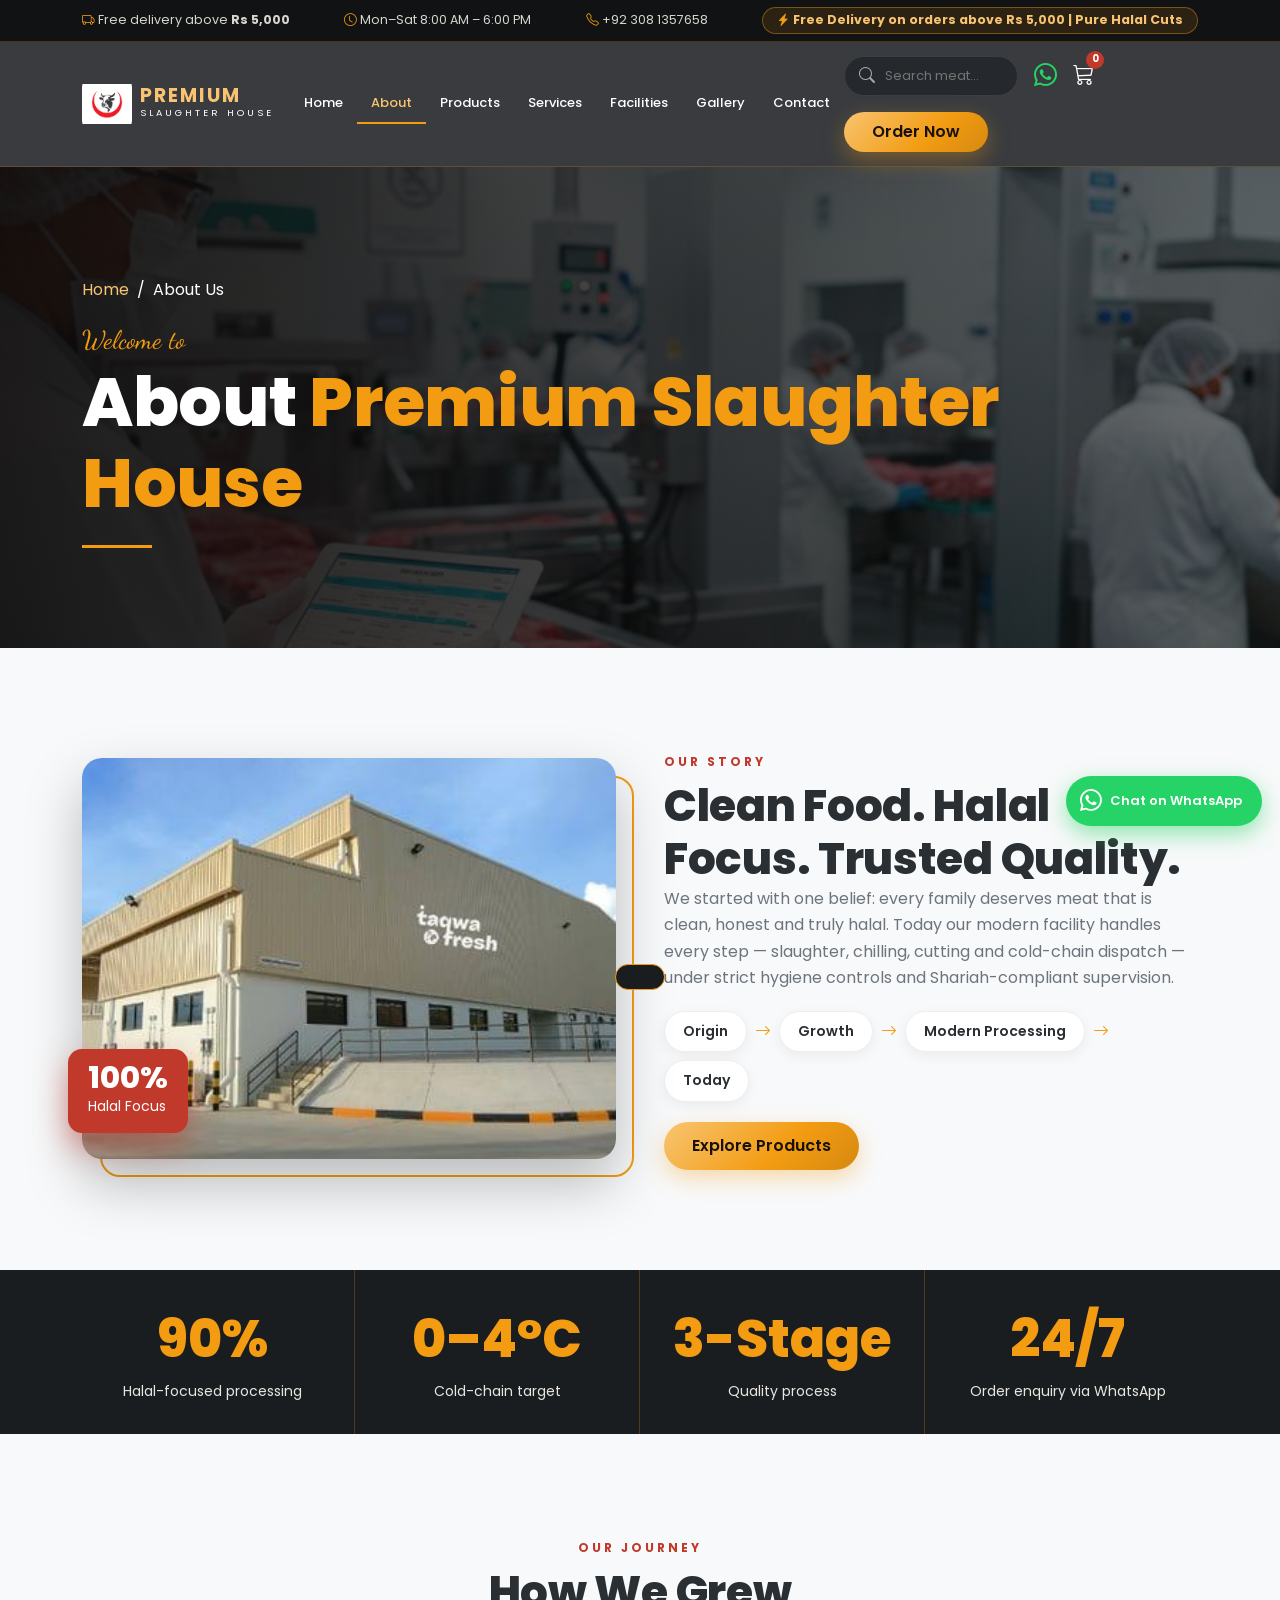
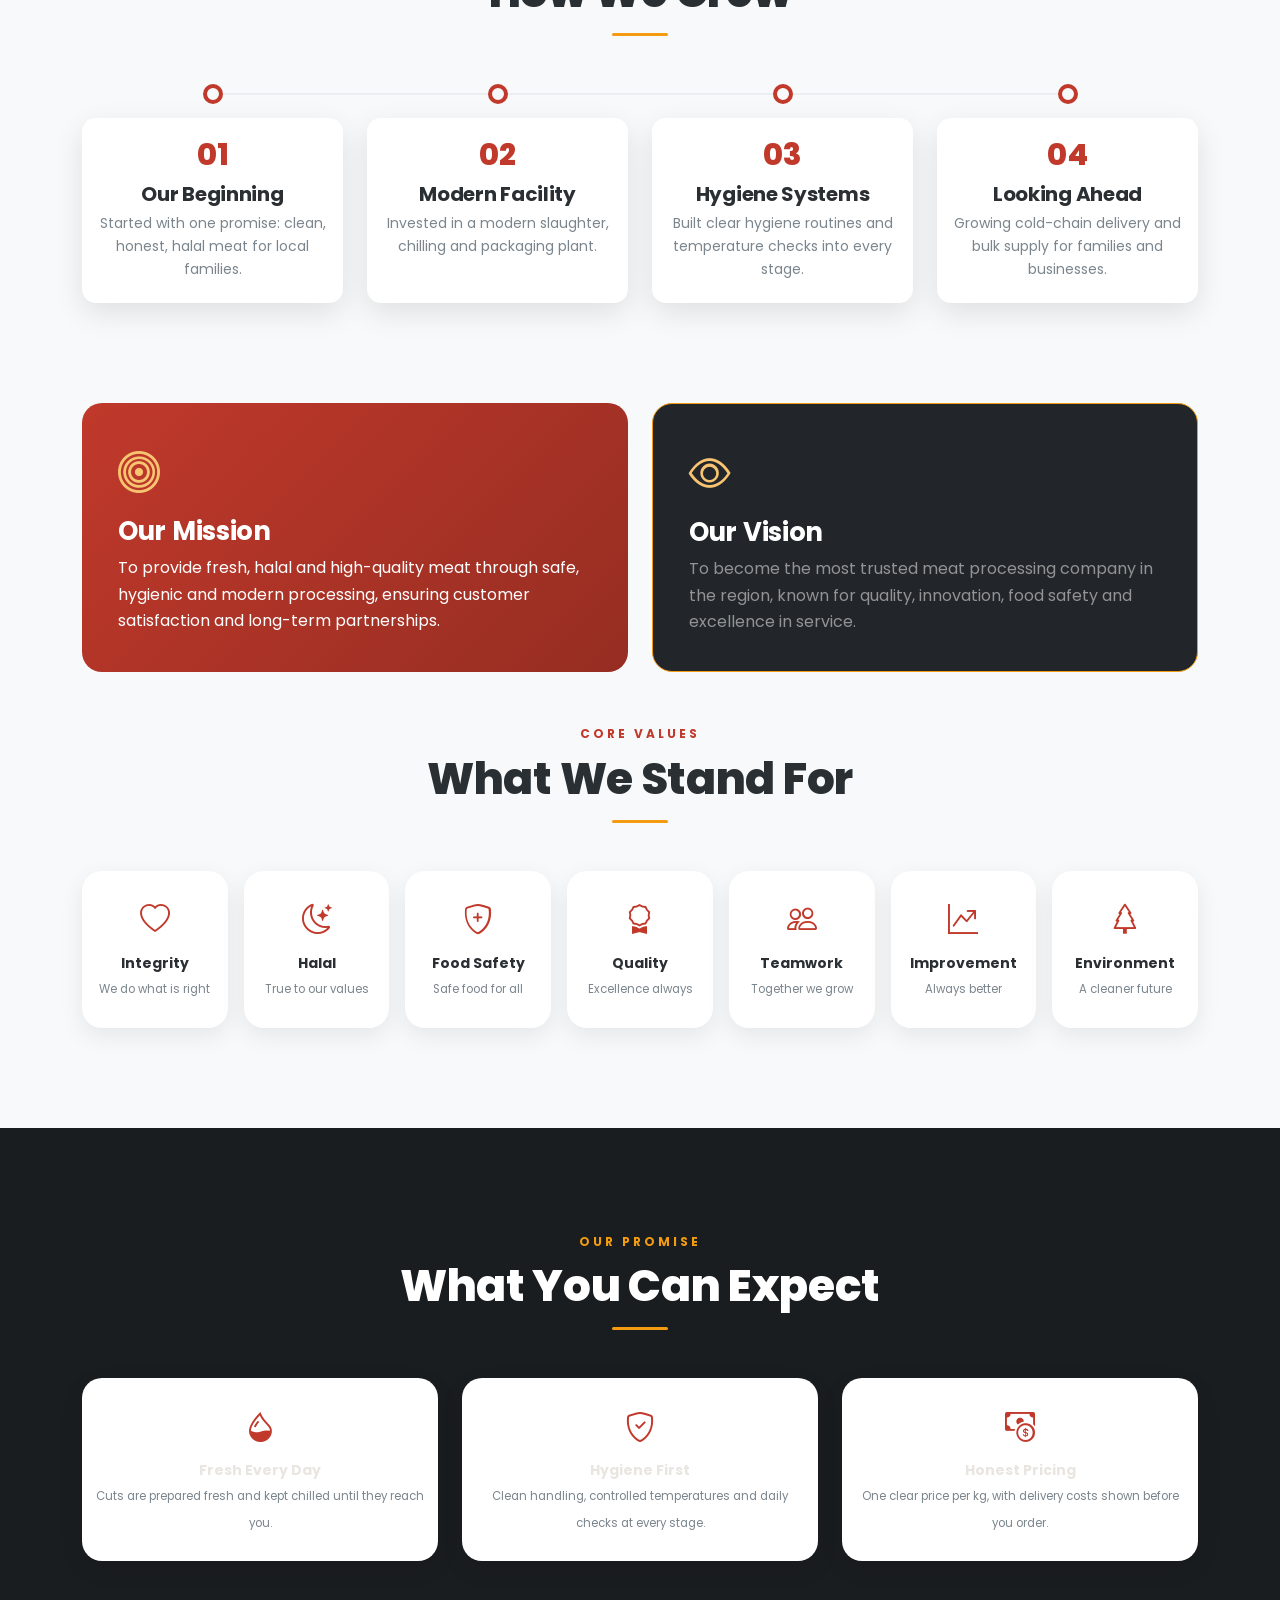
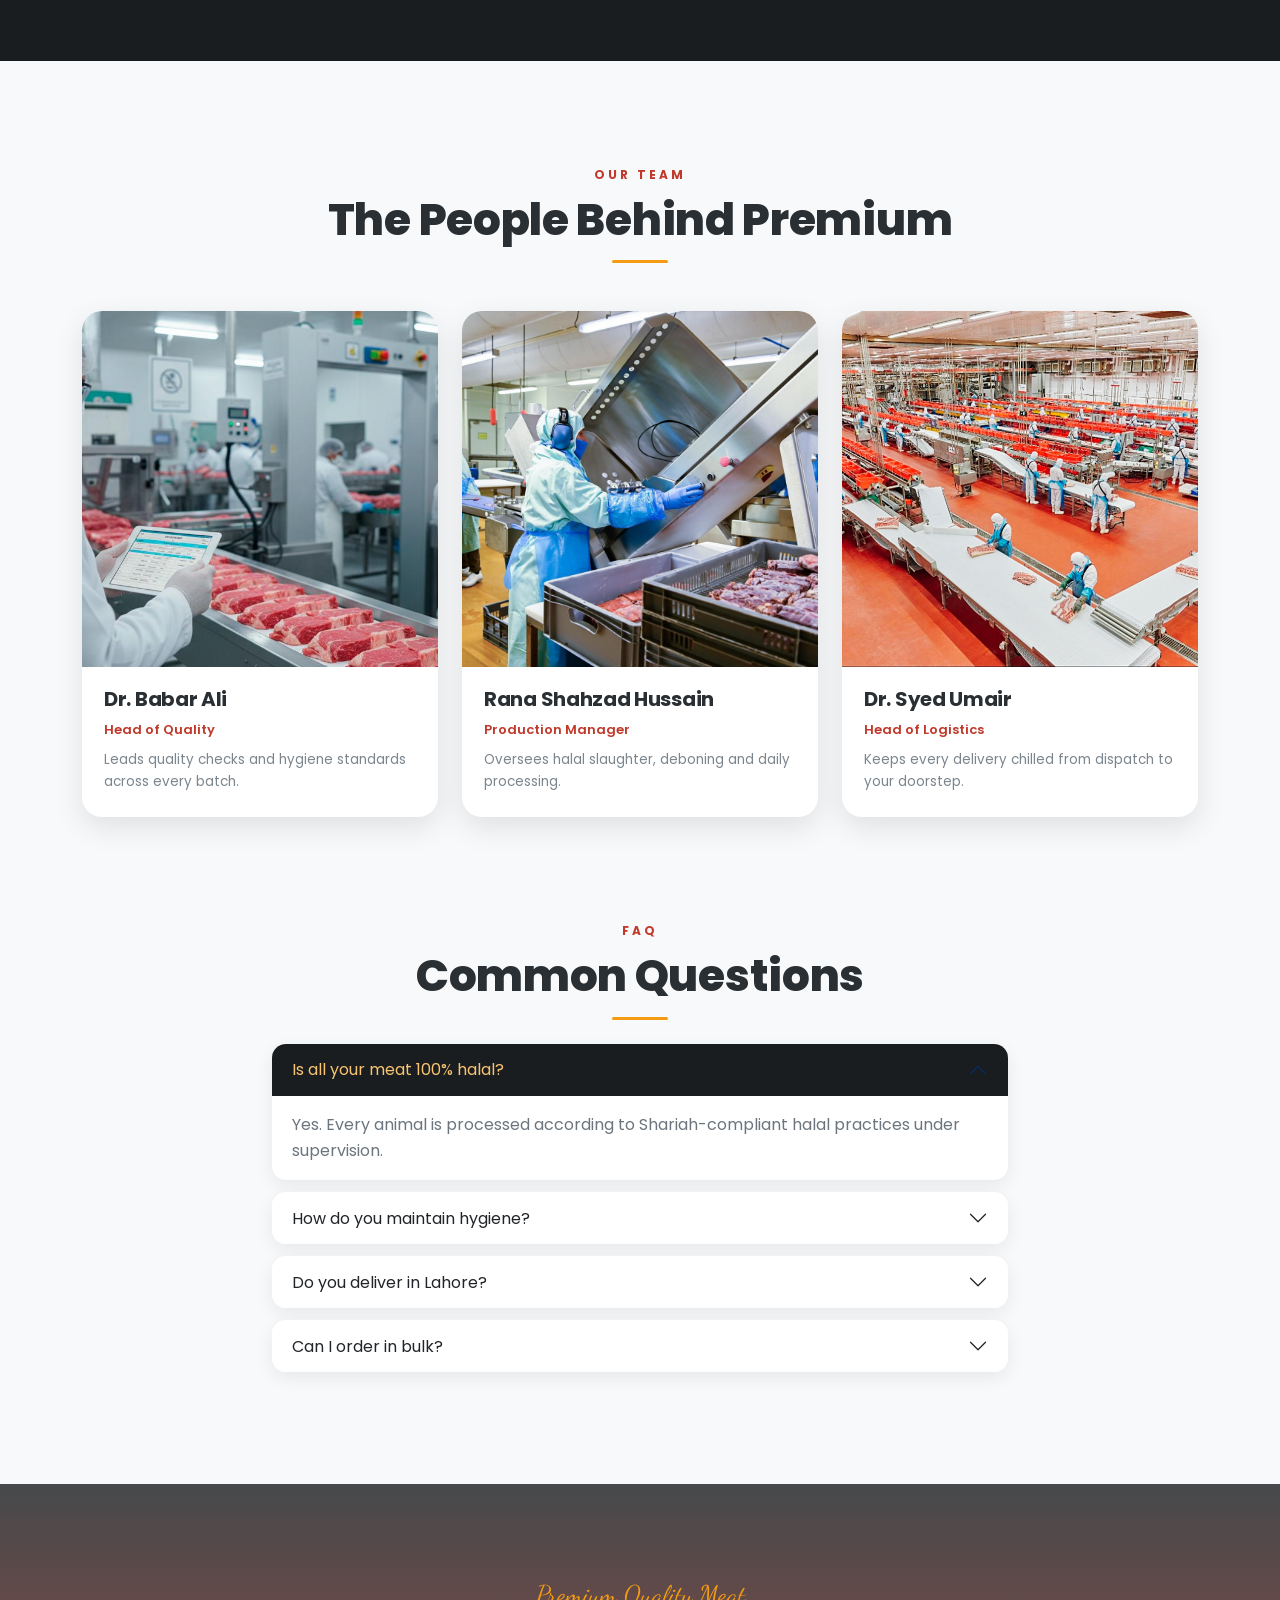
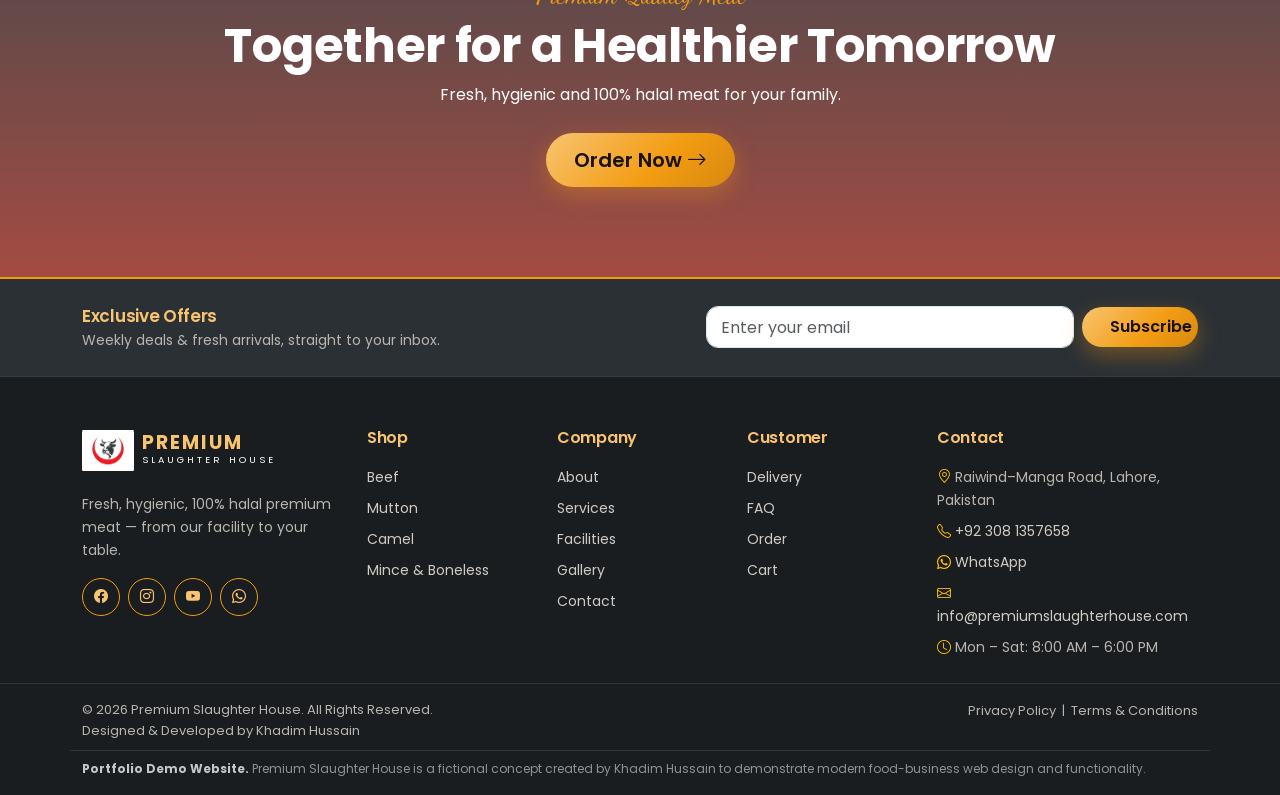
==== commit a1132daa: "Update website from latest attached files" ====
--- a/about.html
+++ b/about.html
@@ -9,7 +9,7 @@
 <link rel="preconnect" href="https://fonts.googleapis.com"><link rel="preconnect" href="https://fonts.gstatic.com" crossorigin>
 <link href="https://fonts.googleapis.com/css2?family=Dancing+Script:wght@600&family=Poppins:wght@400;500;600;700&display=swap" rel="stylesheet">
 <style>#loader{position:fixed;inset:0;background:#0E0B0A;z-index:9999;animation:ldx .5s 1.6s forwards}@keyframes ldx{to{opacity:0;visibility:hidden;pointer-events:none}}</style>
-<link href="css/style.css?v=20261011" rel="stylesheet">
+<link href="css/style.css?v=20261012" rel="stylesheet">
 </head><body>
 <!-- Accessibility: keyboard users can jump straight to the content -->
 <a class="skip" href="#main">Skip to content</a>
@@ -45,7 +45,7 @@
 <!-- ===== END SECTION: Story Banner ===== -->
 
 <!-- ===== SECTION: Animated Counter Grid ===== -->
-<section class="dark" id="statsSection"><div class="container"><div class="row"><div class="col-6 col-md-3 stat"><b><span class="counter-val" data-target="100" data-suf="%">100%</span></b><small>Halal Focus</small></div><div class="col-6 col-md-3 stat"><b>0&ndash;4&deg;C</b><small>Cold Chain</small></div><div class="col-6 col-md-3 stat"><b><span class="counter-val" data-target="4" data-suf="-Stage">4-Stage</span></b><small>Quality Process</small></div><div class="col-6 col-md-3 stat"><b>24/7</b><small>Order Support</small></div></div></div></section>
+<section class="dark" id="statsSection"><div class="container"><div class="row"><div class="col-6 col-md-3 stat"><b><span class="counter-val" data-target="100" data-suf="%">100%</span></b><small>Halal-focused processing</small></div><div class="col-6 col-md-3 stat"><b>0&ndash;4&deg;C</b><small>Cold-chain target</small></div><div class="col-6 col-md-3 stat"><b><span class="counter-val" data-target="4" data-suf="-Stage">4-Stage</span></b><small>Quality process</small></div><div class="col-6 col-md-3 stat"><b>24/7</b><small>Order enquiry via WhatsApp</small></div></div></div></section>
 <!-- ===== END SECTION: Animated Counter Grid ===== -->
 
 <!-- ===== SECTION: Our Journey - animated timeline (line draws while scrolling; js files) ===== -->
@@ -72,25 +72,7 @@
 <!-- ===== END SECTION: Our Promise (replaces testimonials - no unverified customer quotes) ===== -->
 
 <!-- ===== SECTION: Our Team ===== -->
-<section class="sec"><div class="container"><div class="text-center mb-5 reveal"><span class="eyebrow">Our Team</span><h2 class="sec-title">The People Behind Premium
-
-</h2></div><div class="row g-4"><div class="col-md-4 reveal" data-d="0"><!-- team member: Dr. Babar Ali -->
-    <article class="tm"><div class="ph">
-<img src="images/quality-team.jpg" alt="Dr Syed Umair Ul Hassan Shah" loading="lazy" decoding="async" onerror="this.onerror=null;this.src='images/premium-beef.jpg'">
-<!-- 1:1 photo --><a class="soc" href="#" aria-label="Dr Syed Umair Ul Hassan Shahprofile">
-    <i class="bi bi-linkedin" aria-hidden="true"></i></a><!-- appears on hover --></div><div class="tm-body">
-    <h5>Dr. Syed Umair Ul Hassan Shah</h5><!-- name --><div class="role">Head of Quality</div><!-- position -->
-    <p>Leads quality checks and hygiene standards across every batch.</p><!-- short description --></div></article>
-</div><div class="col-md-4 reveal" data-d="120"><!-- team member: Dr Faheem Ullah -->
-    <article class="tm"><div class="ph">
-        <img src="images/staff-working2.jpg" alt="Dr Faheem Ullah " loading="lazy" decoding="async" onerror="this.onerror=null;this.src='images/premium-beef.jpg'">
-        <!-- 1:1 photo --><a class="soc" href="#" aria-label="Dr Faheem Ullah profile"><i class="bi bi-linkedin" aria-hidden="true"></i></a>
-         <!-- appears on hover --></div><div class="tm-body"><h5>Dr Faheem Ullah</h5><!-- name --><div class="role">Production Manager</div><!-- position -->
-          <p>Oversees halal slaughter, deboning and daily processing.</p><!-- short description --></div></article></div>
-          <div class="col-md-4 reveal" data-d="240"><!-- team member: Dr. Syed Umair --><article class="tm"><div class="ph">
-            <img src="images/staff-working3.jpeg" alt="Dr. Syed Umair" loading="lazy" decoding="async" onerror="this.onerror=null;this.src='images/premium-beef.jpg'">
-            <!-- 1:1 photo --><a class="soc" href="#" aria-label="Shahzad Rana profile"><i class="bi bi-linkedin" aria-hidden="true"></i></a>
-             <!-- appears on hover --></div><div class="tm-body"><h5>Shahzad Rana</h5><!-- name --><div class="role">Head of Logistics</div><!-- position --><p>Keeps every delivery chilled from dispatch to your doorstep.</p><!-- short description --></div></article></div></div></div></section>
+<section class="sec"><div class="container"><div class="text-center mb-5 reveal"><span class="eyebrow">Our Team</span><h2 class="sec-title">The People Behind Premium</h2></div><div class="row g-4"><div class="col-md-4 reveal" data-d="0"><!-- team member: Dr. Babar Ali --><article class="tm"><div class="ph"><img src="images/quality-team.jpg" alt="Dr. Babar Ali" loading="lazy" decoding="async" onerror="this.onerror=null;this.src='images/premium-beef.jpg'"><!-- 1:1 photo --><a class="soc" href="#" aria-label="Dr. Babar Ali profile"><i class="bi bi-linkedin" aria-hidden="true"></i></a><!-- appears on hover --></div><div class="tm-body"><h5>Dr. Babar Ali</h5><!-- name --><div class="role">Head of Quality</div><!-- position --><p>Leads quality checks and hygiene standards across every batch.</p><!-- short description --></div></article></div><div class="col-md-4 reveal" data-d="120"><!-- team member: Rana Shahzad Hussain --><article class="tm"><div class="ph"><img src="images/staff-working2.jpg" alt="Rana Shahzad Hussain" loading="lazy" decoding="async" onerror="this.onerror=null;this.src='images/premium-beef.jpg'"><!-- 1:1 photo --><a class="soc" href="#" aria-label="Rana Shahzad Hussain profile"><i class="bi bi-linkedin" aria-hidden="true"></i></a><!-- appears on hover --></div><div class="tm-body"><h5>Rana Shahzad Hussain</h5><!-- name --><div class="role">Production Manager</div><!-- position --><p>Oversees halal slaughter, deboning and daily processing.</p><!-- short description --></div></article></div><div class="col-md-4 reveal" data-d="240"><!-- team member: Dr. Syed Umair --><article class="tm"><div class="ph"><img src="images/staff-working3.jpeg" alt="Dr. Syed Umair" loading="lazy" decoding="async" onerror="this.onerror=null;this.src='images/premium-beef.jpg'"><!-- 1:1 photo --><a class="soc" href="#" aria-label="Dr. Syed Umair profile"><i class="bi bi-linkedin" aria-hidden="true"></i></a><!-- appears on hover --></div><div class="tm-body"><h5>Dr. Syed Umair</h5><!-- name --><div class="role">Head of Logistics</div><!-- position --><p>Keeps every delivery chilled from dispatch to your doorstep.</p><!-- short description --></div></article></div></div></div></section>
 <!-- ===== END SECTION: Our Team ===== -->
 
 <!-- ===== SECTION: FAQ ===== -->
@@ -117,9 +99,9 @@
 <!-- Contact -->
 <div class="col-6 col-lg-3"><h5>Contact</h5><div class="mb-2"><i class="bi bi-geo-alt text-warning" aria-hidden="true"></i> Raiwind&ndash;Manga Road, Lahore, Pakistan</div><a href="tel:+923081357658"><i class="bi bi-telephone text-warning" aria-hidden="true"></i> +92 308 1357658</a><a data-wa target="_blank"><i class="bi bi-whatsapp text-warning" aria-hidden="true"></i> WhatsApp</a><a href="mailto:info@premiumslaughterhouse.com"><i class="bi bi-envelope text-warning" aria-hidden="true"></i> info@premiumslaughterhouse.com</a><div><i class="bi bi-clock text-warning" aria-hidden="true"></i> Mon &ndash; Sat: 8:00 AM &ndash; 6:00 PM</div></div>
 </div></div>
-<!-- Copyright row -->
-<div class="fbottom py-3"><div class="container d-flex flex-wrap justify-content-between gap-2"><span>&copy; 2026 Premium Meat. All Rights Reserved. | Designed &amp; Developed by Khadim Hussain</span><span>Privacy Policy &nbsp;|&nbsp; Terms &amp; Conditions</span></div>
-<div class="container demo-note"><!-- remove this line if the website goes live for a real business -->Portfolio demo website: Premium Slaughter House is a concept created to demonstrate modern food-business web design and functionality.</div></div></footer>
+<!-- Copyright row (identical on every page) -->
+<div class="fbottom py-3"><div class="container d-flex flex-wrap justify-content-between gap-2"><span>&copy; 2026 Premium Slaughter House. All Rights Reserved.<br><!-- to link your name to GitHub/portfolio later, wrap it in <a href="YOUR-LINK"> -->Designed &amp; Developed by Khadim Hussain</span><span>Privacy Policy &nbsp;|&nbsp; Terms &amp; Conditions</span></div>
+<div class="container demo-note"><!-- remove this note if the website goes live for a real business --><strong>Portfolio Demo Website.</strong> Premium Slaughter House is a fictional concept created by Khadim Hussain to demonstrate modern food-business web design and functionality.</div></div></footer>
 <!-- ===== END SECTION: Footer ===== -->
 <!-- Mobile bottom action bar (phones only): Call / WhatsApp / Cart -->
 <nav class="mbar" aria-label="Quick actions"><a href="tel:+923081357658"><i class="bi bi-telephone" aria-hidden="true"></i>Call</a><a data-wa data-msg="Hello Premium Slaughter House" target="_blank"><i class="bi bi-whatsapp" aria-hidden="true"></i>WhatsApp</a><a href="order.html"><i class="bi bi-cart3" aria-hidden="true"></i><span>Cart <b id="cartBadgeMobile">0</b></span></a></nav>
--- a/css/style.css
+++ b/css/style.css
@@ -545,7 +545,7 @@
 .dealc .bar i{display:block;height:100%;background:linear-gradient(90deg,var(--gold),var(--crimson))}  /* stock bar fill */
 .dealc .left{font-size:12px;color:#c3c8cc;margin:6px 0 12px}              /* "Only 8 packs left" */
 .dealc .cd{font-size:13px;color:#c3c8cc;margin-bottom:14px}               /* countdown label */
-.countdown{font:700 20px 'Poppins';color:#fff;letter-spacing:1px;font-variant-numeric:tabular-nums}  /* HH:MM:SS (no jitter) */
+
 
 /* ===== 51. CALCULATOR: itemised receipt ===== */
 .calc-out{margin-top:16px;background:rgba(0,0,0,.3);border-radius:var(--radius-md);padding:6px 18px}  /* receipt panel */
@@ -701,3 +701,34 @@
 .fn{position:absolute;top:12px;left:12px;background:var(--ink);color:var(--lgold);font-weight:700;font-size:13px;border-radius:50px;padding:4px 12px}  /* 01..06 */
 .fb{padding:18px 20px 22px}                                                          /* text area */
 .fb h3{margin:0 0 6px}.fb p{color:var(--muted);font-size:14px}                       /* title + text */
+
+
+/* ##########################################################################
+   v6 SEARCH SUGGESTIONS + COUNTDOWN BOXES + FOOTER NOTE
+   ########################################################################## */
+
+/* ===== 66. SEARCH SUGGESTION DROPDOWN (products page + navbar) ===== */
+.nsearch{position:relative}                                              /* anchor for the navbar dropdown */
+.sug{position:absolute;left:0;right:0;top:calc(100% + 8px);z-index:1100;background:#fff;color:var(--text);border-radius:var(--radius-md);box-shadow:var(--shadow-4);overflow:hidden;text-align:left}  /* dropdown panel */
+.nsearch .sug{left:auto;right:0;width:340px;max-width:92vw}              /* navbar dropdown is wider than the small search pill */
+.sug-i{display:flex;align-items:center;gap:12px;width:100%;border:0;background:#fff;padding:9px 14px;text-align:left;transition:background .2s}  /* one suggestion row (real <button>) */
+.sug-i:hover,.sug-i.act{background:var(--sand)}                          /* hover / keyboard highlight */
+.sug-i img{width:42px;height:42px;object-fit:cover;border-radius:8px;flex:none}  /* thumbnail */
+.sug-i span{flex:1;min-width:0}                                          /* name + category */
+.sug-i b{display:block;font-size:14px;color:var(--ink)}                  /* product name */
+.sug-i small{color:var(--muted);text-transform:capitalize}               /* category */
+.sug-i em{font-style:normal;font-weight:700;color:var(--crimson2);font-size:13px;white-space:nowrap}  /* price */
+.sug-none{padding:14px;color:var(--muted);font-size:14px}                /* no matches */
+
+/* ===== 67. DEAL COUNTDOWN: Hours : Minutes : Seconds boxes ===== */
+.cd-t{font-size:11px;letter-spacing:2px;color:var(--lgold);font-weight:700;margin-bottom:6px}  /* "OFFER ENDS IN" */
+.countdown{display:flex;align-items:flex-start;gap:6px;font-variant-numeric:tabular-nums}  /* tabular numbers = no jitter */
+.countdown span{text-align:center}                                       /* one unit */
+.countdown b{display:block;min-width:52px;background:rgba(255,255,255,.1);border:1px solid rgba(243,156,18,.4);border-radius:10px;padding:6px 8px;font:700 22px 'Poppins';color:#fff}  /* number box */
+.countdown small{display:block;font-size:10.5px;color:#c3c8cc;margin-top:3px}  /* Hours / Minutes / Seconds */
+.countdown i{font-style:normal;font-weight:700;font-size:20px;color:var(--gold);padding-top:6px}  /* colon */
+.dealc .cd{margin-bottom:14px}                                           /* space before the button */
+
+/* ===== 68. FOOTER: copyright on two lines + concept disclaimer ===== */
+.fbottom .container>span:first-child{line-height:1.6}                    /* © line + "Designed & Developed by" line */
+.demo-note strong{color:#c3c8cc}                                         /* "Portfolio Demo Website" label */
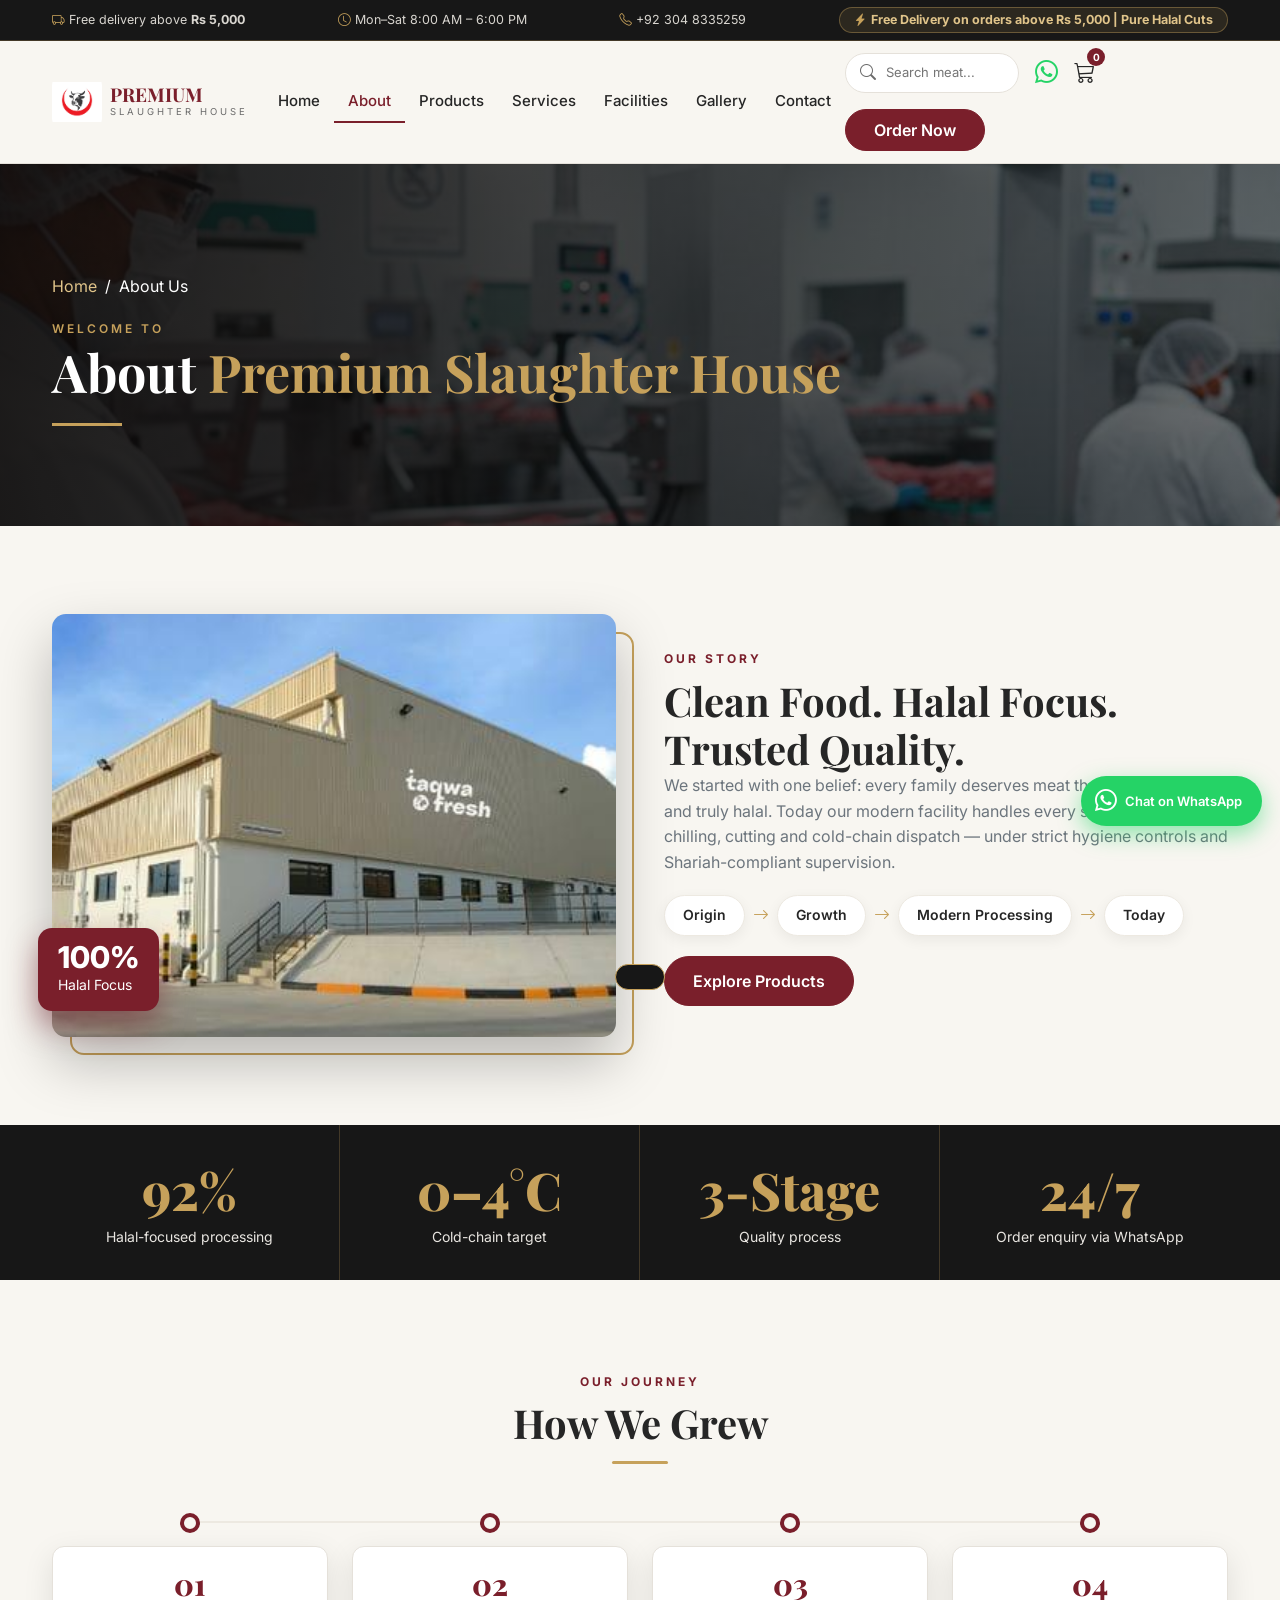
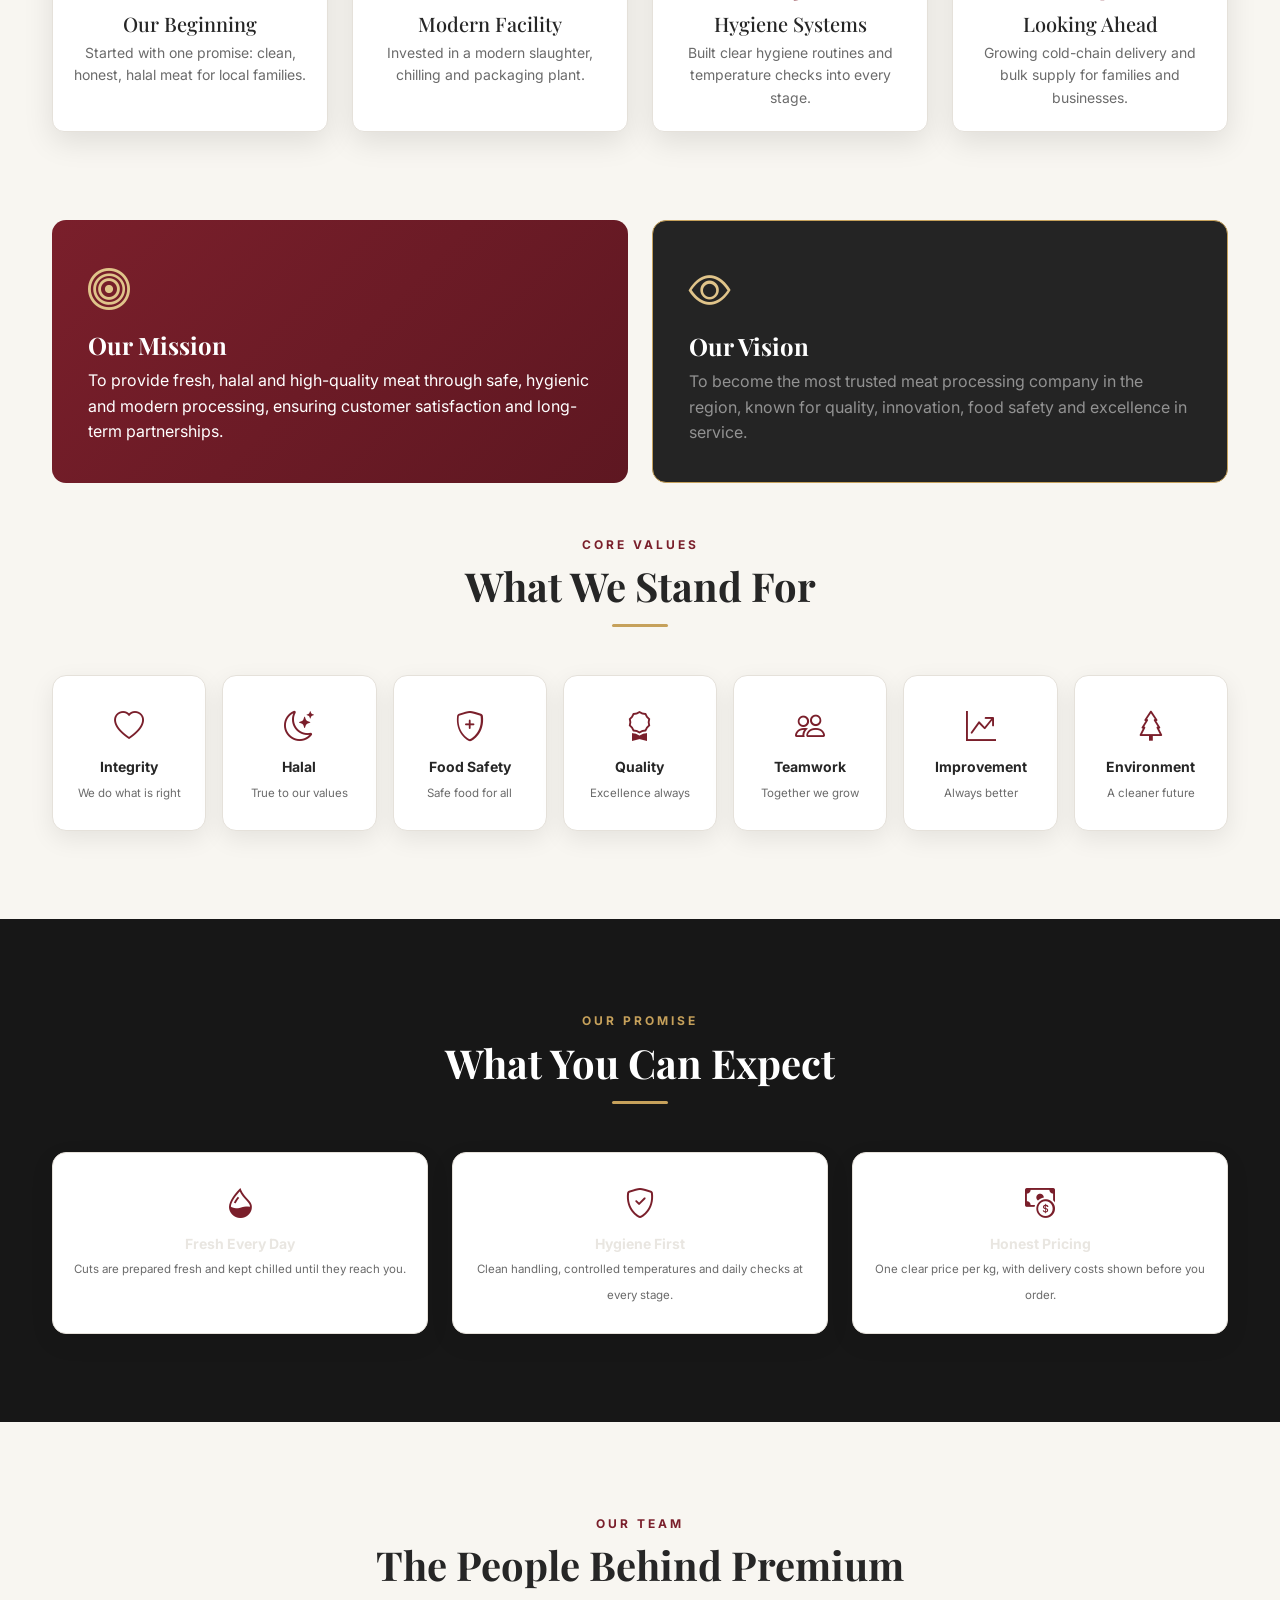
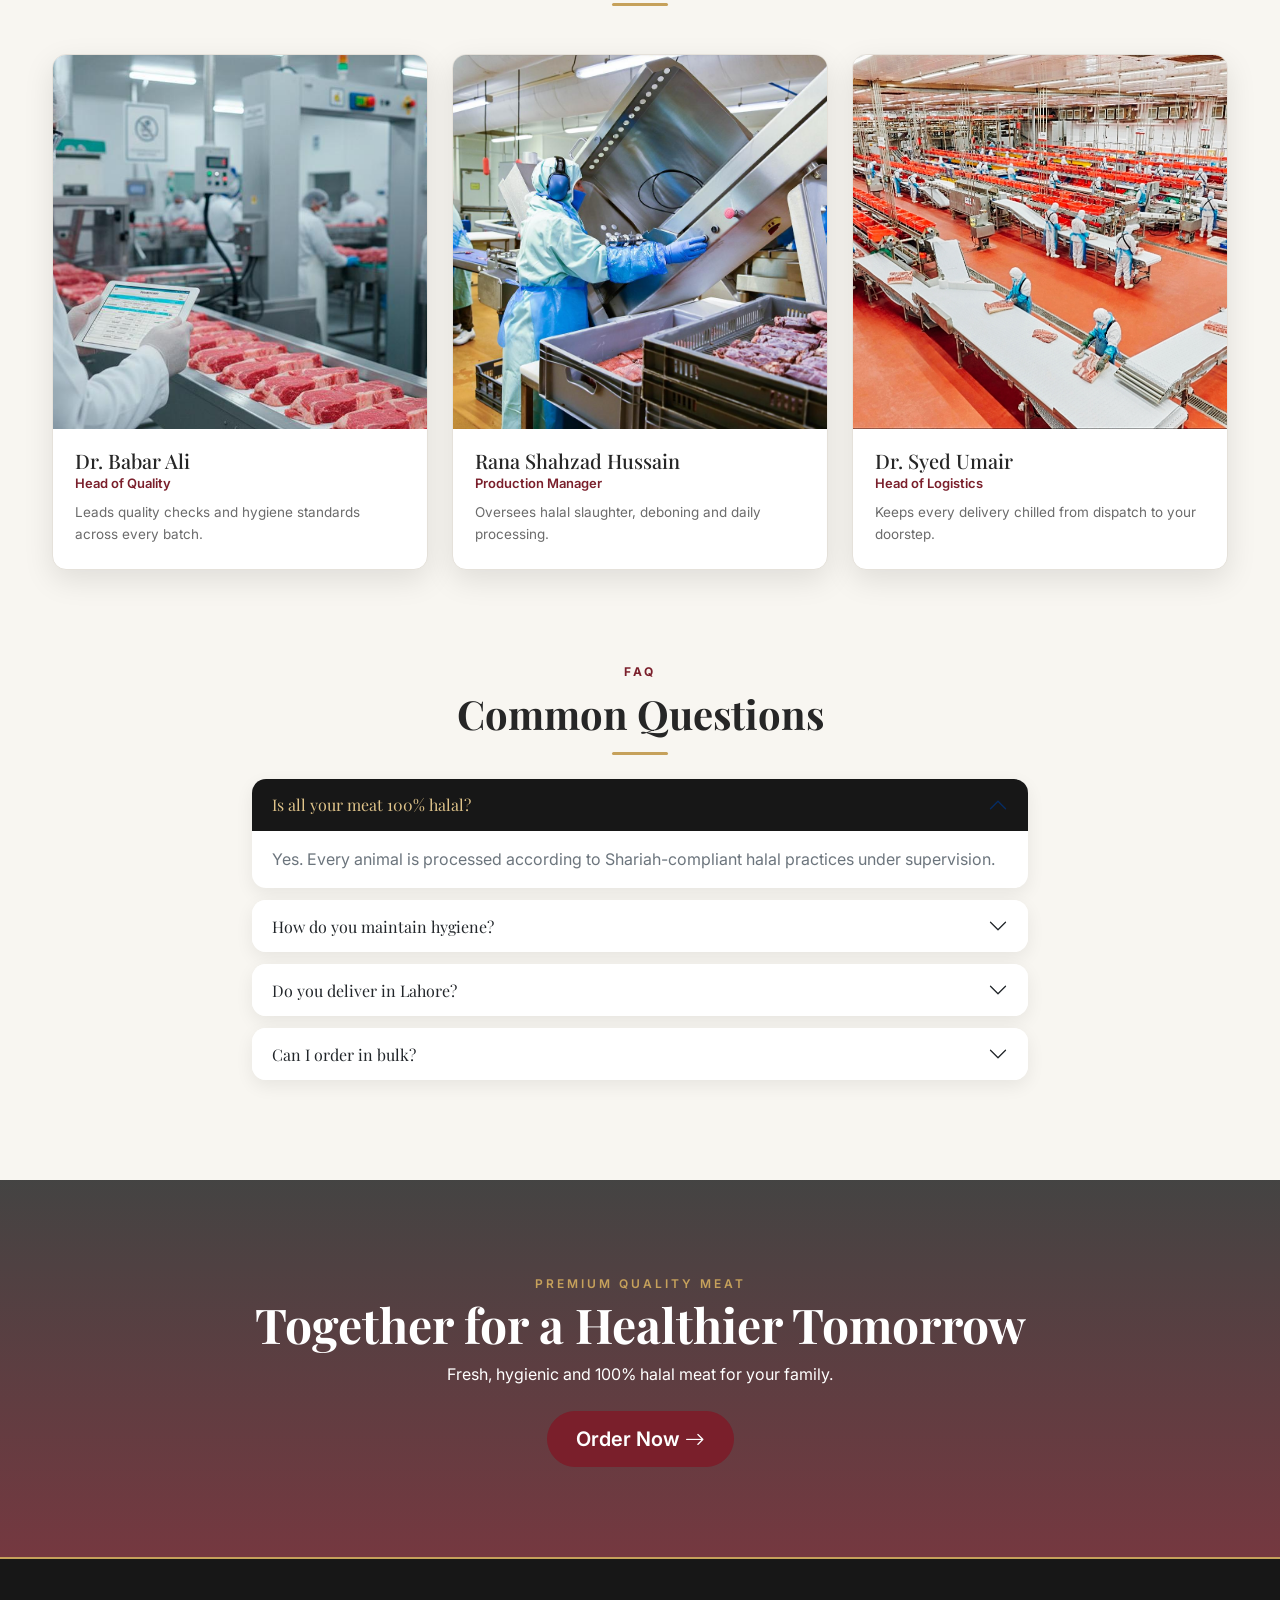
==== commit c1be4819: "Merge pull request #12 from muhammadkhadim392-commits/muhammadkhadim392-commits-fictional-pancake Up" ====
--- a/about.html
+++ b/about.html
@@ -2,23 +2,24 @@
 <html lang="en"><head>
 <meta charset="UTF-8"><meta name="viewport" content="width=device-width, initial-scale=1.0">
 <meta name="description" content="About Premium Slaughter House: halal meat, modern facilities and hygiene-first processing in Lahore.">
+<meta name="theme-color" content="#171717">
+<meta property="og:type" content="website"><meta property="og:title" content="About Us | Premium Slaughter House"><meta property="og:description" content="About Premium Slaughter House: halal meat, modern facilities and hygiene-first processing in Lahore."><!-- add og:url / canonical with your real deployed address -->
 <title>About Us | Premium Slaughter House</title>
 <link rel="icon" href="images/favicon.jpg" type="image/jpeg">
+<link rel="preconnect" href="https://cdn.jsdelivr.net" crossorigin>
 <link href="https://cdn.jsdelivr.net/npm/bootstrap@5.3.3/dist/css/bootstrap.min.css" rel="stylesheet">
 <link href="https://cdn.jsdelivr.net/npm/bootstrap-icons@1.11.3/font/bootstrap-icons.min.css" rel="stylesheet">
 <link rel="preconnect" href="https://fonts.googleapis.com"><link rel="preconnect" href="https://fonts.gstatic.com" crossorigin>
-<link href="https://fonts.googleapis.com/css2?family=Dancing+Script:wght@600&family=Poppins:wght@400;500;600;700&display=swap" rel="stylesheet">
-<style>#loader{position:fixed;inset:0;background:#0E0B0A;z-index:9999;animation:ldx .5s 1.6s forwards}@keyframes ldx{to{opacity:0;visibility:hidden;pointer-events:none}}</style>
-<link href="css/style.css?v=20261012" rel="stylesheet">
+<link href="https://fonts.googleapis.com/css2?family=Inter:wght@400;500;600;700&family=Playfair+Display:wght@600;700&display=swap" rel="stylesheet">
+<link href="css/style.css?v=20261020" rel="stylesheet">
 </head><body>
 <!-- Accessibility: keyboard users can jump straight to the content -->
 <a class="skip" href="#main">Skip to content</a>
-<!-- Loading screen (hidden automatically by CSS after ~2s and by JS on page load) -->
-<div id="loader"><div class="ring"></div><b>PREMIUM</b></div><!-- Gold scroll-progress line at very top; width is set by js/ui.js -->
+<!-- Gold scroll-progress line at very top; width is set by js/ui.js -->
 <div id="progress"></div>
 <!-- ===== SECTION: Top Announcement Bar ===== -->
 <div class="ann"><div class="container d-flex flex-wrap justify-content-center justify-content-lg-between align-items-center gap-2">
-<span><i class="bi bi-truck"></i> Free delivery above <b>Rs 5,000</b></span><span class="d-none d-md-inline"><i class="bi bi-clock"></i> Mon&ndash;Sat 8:00 AM &ndash; 6:00 PM</span><a href="tel:+923081357658"><i class="bi bi-telephone"></i> +92 308 1357658</a>
+<span><i class="bi bi-truck"></i> Free delivery above <b>Rs 5,000</b></span><span class="d-none d-md-inline"><i class="bi bi-clock"></i> Mon&ndash;Sat 8:00 AM &ndash; 6:00 PM</span><a href="tel:+923048335259"><i class="bi bi-telephone"></i> +92 304 8335259</a>
 <span class="tick"><i class="bi bi-lightning-charge-fill"></i> <b id="ticker">Fresh halal meat delivered daily</b></span></div></div>
 <!-- ===== END SECTION: Top Announcement Bar ===== -->
 <!-- ===== SECTION: Navigation Bar ===== -->
@@ -29,7 +30,7 @@
 <button class="navbar-toggler" data-bs-toggle="collapse" data-bs-target="#nv" aria-controls="nv" aria-expanded="false" aria-label="Menu"><span class="tg"></span><span class="tg"></span><span class="tg"></span></button><!-- animated hamburger: turns into X -->
 <!-- Menu links; the current page gets a gold underline (class "active") -->
 <div class="collapse navbar-collapse" id="nv"><ul class="navbar-nav mx-auto"><li><a class="nav-link" href="index.html">Home</a></li><li><a class="nav-link active" href="about.html">About</a></li><li><a class="nav-link" href="products.html">Products</a></li><li><a class="nav-link" href="services.html">Services</a></li><li><a class="nav-link" href="facilities.html">Facilities</a></li><li><a class="nav-link" href="gallery.html">Gallery</a></li><li><a class="nav-link" href="contact.html">Contact</a></li></ul>
-<div class="d-flex align-items-center gap-3 flex-wrap nav-tools"><!-- Navbar search: press Enter -> filters on Products page, or redirects to products.html?search=... --><label class="nsearch"><i class="bi bi-search"></i><input id="navSearch" type="search" placeholder="Search meat..." aria-label="Search meat"></label><!-- WhatsApp icon (number is set in js/config.js) --><a data-wa class="navwa" target="_blank" aria-label="WhatsApp"><i class="bi bi-whatsapp"></i></a><!-- Cart icon: number = total kg in cart (kept in sync on every page by js files) --><a href="order.html" class="cart"><i class="bi bi-cart3" aria-hidden="true"></i><span id="cartBadgeCount" aria-live="polite">0</span><span class="visually-hidden">items in cart</span></a><a href="order.html" class="btn btn-gold py-2 magnetic">Order Now</a></div>
+<div class="d-flex align-items-center gap-3 flex-wrap nav-tools"><!-- Navbar search: press Enter -> filters on Products page, or redirects to products.html?search=... --><label class="nsearch"><i class="bi bi-search"></i><input id="navSearch" type="search" placeholder="Search meat..." aria-label="Search meat"></label><!-- WhatsApp icon (number is set in js/config.js) --><a data-wa class="navwa" target="_blank" rel="noopener" aria-label="WhatsApp"><i class="bi bi-whatsapp"></i></a><!-- Cart icon: number = total kg in cart (kept in sync on every page by js files) --><a href="order.html" class="cart"><i class="bi bi-cart3" aria-hidden="true"></i><span id="cartBadgeCount" aria-live="polite">0</span><span class="visually-hidden">items in cart</span></a><a href="order.html" class="btn btn-gold py-2 magnetic">Order Now</a></div>
 </div></div></nav>
 <!-- ===== END SECTION: Navigation Bar ===== -->
 <main id="main"><!-- page content starts here (skip-link target) -->
@@ -51,10 +52,10 @@
 <!-- ===== SECTION: Our Journey - animated timeline (line draws while scrolling; js files) ===== -->
 <section class="sec"><div class="container"><div class="text-center mb-5 reveal"><span class="eyebrow">Our Journey</span><h2 class="sec-title">How We Grew</h2></div>
 <div class="tlh"><!-- milestones without dates (add real years only if they are true) -->
-<div class="ti reveal" data-d="0"><span class="yr">01</span><h5>Our Beginning</h5><p>Started with one promise: clean, honest, halal meat for local families.</p></div>
-<div class="ti reveal" data-d="250"><span class="yr">02</span><h5>Modern Facility</h5><p>Invested in a modern slaughter, chilling and packaging plant.</p></div>
-<div class="ti reveal" data-d="0"><span class="yr">03</span><h5>Hygiene Systems</h5><p>Built clear hygiene routines and temperature checks into every stage.</p></div>
-<div class="ti reveal" data-d="750"><span class="yr">04</span><h5>Looking Ahead</h5><p>Growing cold-chain delivery and bulk supply for families and businesses.</p></div></div></div></section>
+<div class="ti reveal" data-d="0"><span class="yr">01</span><h3 class="h5">Our Beginning</h3><p>Started with one promise: clean, honest, halal meat for local families.</p></div>
+<div class="ti reveal" data-d="250"><span class="yr">02</span><h3 class="h5">Modern Facility</h3><p>Invested in a modern slaughter, chilling and packaging plant.</p></div>
+<div class="ti reveal" data-d="0"><span class="yr">03</span><h3 class="h5">Hygiene Systems</h3><p>Built clear hygiene routines and temperature checks into every stage.</p></div>
+<div class="ti reveal" data-d="750"><span class="yr">04</span><h3 class="h5">Looking Ahead</h3><p>Growing cold-chain delivery and bulk supply for families and businesses.</p></div></div></div></section>
 <!-- ===== END SECTION: Our Journey - animated timeline (line draws while scrolling; js files) ===== -->
 
 <!-- ===== SECTION: Mission & Vision ===== -->
@@ -72,11 +73,11 @@
 <!-- ===== END SECTION: Our Promise (replaces testimonials - no unverified customer quotes) ===== -->
 
 <!-- ===== SECTION: Our Team ===== -->
-<section class="sec"><div class="container"><div class="text-center mb-5 reveal"><span class="eyebrow">Our Team</span><h2 class="sec-title">The People Behind Premium</h2></div><div class="row g-4"><div class="col-md-4 reveal" data-d="0"><!-- team member: Dr. Babar Ali --><article class="tm"><div class="ph"><img src="images/quality-team.jpg" alt="Dr. Babar Ali" loading="lazy" decoding="async" onerror="this.onerror=null;this.src='images/premium-beef.jpg'"><!-- 1:1 photo --><a class="soc" href="#" aria-label="Dr. Babar Ali profile"><i class="bi bi-linkedin" aria-hidden="true"></i></a><!-- appears on hover --></div><div class="tm-body"><h5>Dr. Babar Ali</h5><!-- name --><div class="role">Head of Quality</div><!-- position --><p>Leads quality checks and hygiene standards across every batch.</p><!-- short description --></div></article></div><div class="col-md-4 reveal" data-d="120"><!-- team member: Rana Shahzad Hussain --><article class="tm"><div class="ph"><img src="images/staff-working2.jpg" alt="Rana Shahzad Hussain" loading="lazy" decoding="async" onerror="this.onerror=null;this.src='images/premium-beef.jpg'"><!-- 1:1 photo --><a class="soc" href="#" aria-label="Rana Shahzad Hussain profile"><i class="bi bi-linkedin" aria-hidden="true"></i></a><!-- appears on hover --></div><div class="tm-body"><h5>Rana Shahzad Hussain</h5><!-- name --><div class="role">Production Manager</div><!-- position --><p>Oversees halal slaughter, deboning and daily processing.</p><!-- short description --></div></article></div><div class="col-md-4 reveal" data-d="240"><!-- team member: Dr. Syed Umair --><article class="tm"><div class="ph"><img src="images/staff-working3.jpeg" alt="Dr. Syed Umair" loading="lazy" decoding="async" onerror="this.onerror=null;this.src='images/premium-beef.jpg'"><!-- 1:1 photo --><a class="soc" href="#" aria-label="Dr. Syed Umair profile"><i class="bi bi-linkedin" aria-hidden="true"></i></a><!-- appears on hover --></div><div class="tm-body"><h5>Dr. Syed Umair</h5><!-- name --><div class="role">Head of Logistics</div><!-- position --><p>Keeps every delivery chilled from dispatch to your doorstep.</p><!-- short description --></div></article></div></div></div></section>
+<section class="sec"><div class="container"><div class="text-center mb-5 reveal"><span class="eyebrow">Our Team</span><h2 class="sec-title">The People Behind Premium</h2></div><div class="row g-4"><div class="col-md-4 reveal" data-d="0"><!-- team member: Dr. Babar Ali --><article class="tm"><div class="ph"><img src="images/quality-team.jpg" alt="Dr. Babar Ali" loading="lazy" decoding="async" onerror="this.onerror=null;this.src='images/premium-beef.jpg'"><!-- 1:1 photo --><span class="soc" aria-hidden="true"><i class="bi bi-person-badge"></i></span><!-- appears on hover --></div><div class="tm-body"><h3 class="h5">Dr. Babar Ali</h3><!-- name --><div class="role">Head of Quality</div><!-- position --><p>Leads quality checks and hygiene standards across every batch.</p><!-- short description --></div></article></div><div class="col-md-4 reveal" data-d="120"><!-- team member: Rana Shahzad Hussain --><article class="tm"><div class="ph"><img src="images/staff-working2.jpg" alt="Rana Shahzad Hussain" loading="lazy" decoding="async" onerror="this.onerror=null;this.src='images/premium-beef.jpg'"><!-- 1:1 photo --><span class="soc" aria-hidden="true"><i class="bi bi-person-badge"></i></span><!-- appears on hover --></div><div class="tm-body"><h3 class="h5">Rana Shahzad Hussain</h3><!-- name --><div class="role">Production Manager</div><!-- position --><p>Oversees halal slaughter, deboning and daily processing.</p><!-- short description --></div></article></div><div class="col-md-4 reveal" data-d="240"><!-- team member: Dr. Syed Umair --><article class="tm"><div class="ph"><img src="images/staff-working3.jpeg" alt="Dr. Syed Umair" loading="lazy" decoding="async" onerror="this.onerror=null;this.src='images/premium-beef.jpg'"><!-- 1:1 photo --><span class="soc" aria-hidden="true"><i class="bi bi-person-badge"></i></span><!-- appears on hover --></div><div class="tm-body"><h3 class="h5">Dr. Syed Umair</h3><!-- name --><div class="role">Head of Logistics</div><!-- position --><p>Keeps every delivery chilled from dispatch to your doorstep.</p><!-- short description --></div></article></div></div></div></section>
 <!-- ===== END SECTION: Our Team ===== -->
 
 <!-- ===== SECTION: FAQ ===== -->
-<section class="sec pt-0"><div class="container"><div class="row justify-content-center"><div class="col-lg-8"><div class="text-center mb-4 reveal"><span class="eyebrow">FAQ</span><h2 class="sec-title">Common Questions</h2></div><div class="accordion reveal" id="faq"><div class="accordion-item"><h2 class="accordion-header"><button class="accordion-button" data-bs-toggle="collapse" data-bs-target="#faq0">Is all your meat 100% halal?</button></h2><div id="faq0" class="accordion-collapse collapse show" data-bs-parent="#faq"><div class="accordion-body text-secondary">Yes. Every animal is processed according to Shariah-compliant halal practices under supervision.</div></div></div><div class="accordion-item"><h2 class="accordion-header"><button class="accordion-button collapsed" data-bs-toggle="collapse" data-bs-target="#faq1">How do you maintain hygiene?</button></h2><div id="faq1" class="accordion-collapse collapse" data-bs-parent="#faq"><div class="accordion-body text-secondary">Strict hygiene routines, controlled temperatures and daily checks at every stage of processing, chilling and packaging.</div></div></div><div class="accordion-item"><h2 class="accordion-header"><button class="accordion-button collapsed" data-bs-toggle="collapse" data-bs-target="#faq2">Do you deliver in Lahore?</button></h2><div id="faq2" class="accordion-collapse collapse" data-bs-parent="#faq"><div class="accordion-body text-secondary">Yes, cold-chain packed. Call or WhatsApp +92 308 1357658 to order.</div></div></div><div class="accordion-item"><h2 class="accordion-header"><button class="accordion-button collapsed" data-bs-toggle="collapse" data-bs-target="#faq3">Can I order in bulk?</button></h2><div id="faq3" class="accordion-collapse collapse" data-bs-parent="#faq"><div class="accordion-body text-secondary">Absolutely &mdash; we supply families, restaurants and events. Contact us for custom quantities.</div></div></div></div></div></div></div></section>
+<section class="sec pt-0"><div class="container"><div class="row justify-content-center"><div class="col-lg-8"><div class="text-center mb-4 reveal"><span class="eyebrow">FAQ</span><h2 class="sec-title">Common Questions</h2></div><div class="accordion reveal" id="faq"><div class="accordion-item"><h2 class="accordion-header"><button class="accordion-button" data-bs-toggle="collapse" data-bs-target="#faq0">Is all your meat 100% halal?</button></h2><div id="faq0" class="accordion-collapse collapse show" data-bs-parent="#faq"><div class="accordion-body text-secondary">Yes. Every animal is processed according to Shariah-compliant halal practices under supervision.</div></div></div><div class="accordion-item"><h2 class="accordion-header"><button class="accordion-button collapsed" data-bs-toggle="collapse" data-bs-target="#faq1">How do you maintain hygiene?</button></h2><div id="faq1" class="accordion-collapse collapse" data-bs-parent="#faq"><div class="accordion-body text-secondary">Strict hygiene routines, controlled temperatures and daily checks at every stage of processing, chilling and packaging.</div></div></div><div class="accordion-item"><h2 class="accordion-header"><button class="accordion-button collapsed" data-bs-toggle="collapse" data-bs-target="#faq2">Do you deliver in Lahore?</button></h2><div id="faq2" class="accordion-collapse collapse" data-bs-parent="#faq"><div class="accordion-body text-secondary">Yes, cold-chain packed. Call or WhatsApp +92 304 8335259 to order.</div></div></div><div class="accordion-item"><h2 class="accordion-header"><button class="accordion-button collapsed" data-bs-toggle="collapse" data-bs-target="#faq3">Can I order in bulk?</button></h2><div id="faq3" class="accordion-collapse collapse" data-bs-parent="#faq"><div class="accordion-body text-secondary">Absolutely &mdash; we supply families, restaurants and events. Contact us for custom quantities.</div></div></div></div></div></div></div></section>
 <!-- ===== END SECTION: FAQ ===== -->
 
 <!-- ===== SECTION: Call To Action ===== -->
@@ -86,31 +87,29 @@
 </main><!-- end of page content -->
 <!-- ===== SECTION: Footer ===== -->
 <footer>
-<div class="fnews py-4"><div class="container d-flex flex-wrap align-items-center justify-content-between gap-3"><div><h5 class="mb-0">Exclusive Offers</h5><small>Weekly deals &amp; fresh arrivals, straight to your inbox.</small></div><!-- newsletter band --><form id="newsForm" class="d-flex gap-2" style="min-width:min(100%,380px)"><input type="email" required class="form-control" placeholder="Enter your email" aria-label="Email address"><button class="btn btn-gold py-2">Subscribe</button><!-- same style as the navbar "Order Now" button --></form></div></div>
+<div class="fnews py-4"><div class="container d-flex flex-wrap align-items-center justify-content-between gap-3"><div><div class="fh mb-0">Exclusive Offers</div><small>Weekly deals &amp; fresh arrivals, straight to your inbox.</small></div><!-- newsletter band --><form id="newsForm" class="d-flex gap-2" style="min-width:min(100%,380px)"><input type="email" required class="form-control" placeholder="Enter your email" aria-label="Email address"><button class="btn btn-gold py-2">Subscribe</button><!-- same style as the navbar "Order Now" button --></form></div></div>
 <div class="container pt-5 pb-4 fcols"><div class="row g-4">
-<!-- Brand: short company statement + social -->
-<div class="col-lg-3"><div class="d-flex align-items-center gap-2 mb-3"><img src="images/logo.jpg" alt="Premium Slaughter House logo" width="52" height="52" style="object-fit:contain;border-radius:8px"><div><div class="brand-t">PREMIUM</div><div class="brand-s">Slaughter House</div></div></div><p>Fresh, hygienic, 100% halal premium meat &mdash; from our facility to your table.</p><div class="social"><a href="#" aria-label="Facebook"><i class="bi bi-facebook"></i></a><a href="#" aria-label="Instagram"><i class="bi bi-instagram"></i></a><a href="#" aria-label="YouTube"><i class="bi bi-youtube"></i></a><a data-wa target="_blank" aria-label="WhatsApp"><i class="bi bi-whatsapp"></i></a></div></div>
-<!-- Shop -->
-<div class="col-6 col-lg-2"><h5>Shop</h5><a href="products.html?category=beef">Beef</a><a href="products.html?category=mutton">Mutton</a><a href="products.html?category=camel">Camel</a><a href="products.html?category=minced">Mince &amp; Boneless</a></div>
-<!-- Company -->
-<div class="col-6 col-lg-2"><h5>Company</h5><a href="about.html">About</a><a href="services.html">Services</a><a href="facilities.html">Facilities</a><a href="gallery.html">Gallery</a><a href="contact.html">Contact</a></div>
-<!-- Customer -->
-<div class="col-6 col-lg-2"><h5>Customer</h5><a href="services.html">Delivery</a><a href="services.html#faq">FAQ</a><a href="order.html">Order</a><a href="order.html">Cart</a></div>
-<!-- Contact -->
-<div class="col-6 col-lg-3"><h5>Contact</h5><div class="mb-2"><i class="bi bi-geo-alt text-warning" aria-hidden="true"></i> Raiwind&ndash;Manga Road, Lahore, Pakistan</div><a href="tel:+923081357658"><i class="bi bi-telephone text-warning" aria-hidden="true"></i> +92 308 1357658</a><a data-wa target="_blank"><i class="bi bi-whatsapp text-warning" aria-hidden="true"></i> WhatsApp</a><a href="mailto:info@premiumslaughterhouse.com"><i class="bi bi-envelope text-warning" aria-hidden="true"></i> info@premiumslaughterhouse.com</a><div><i class="bi bi-clock text-warning" aria-hidden="true"></i> Mon &ndash; Sat: 8:00 AM &ndash; 6:00 PM</div></div>
+<!-- Column 1: brand -->
+<div class="col-lg-4"><div class="d-flex align-items-center gap-2 mb-3"><img src="images/logo.jpg" alt="Premium Slaughter House logo" width="52" height="52" style="object-fit:contain;border-radius:8px"><div><div class="brand-t">PREMIUM</div><div class="brand-s">Slaughter House</div></div></div><p>Fresh, hygienic, halal-focused premium meat, with simple online ordering through WhatsApp.</p></div>
+<!-- Column 2: quick links -->
+<div class="col-6 col-lg-2"><div class="fh">Quick Links</div><a href="index.html">Home</a><a href="about.html">About</a><a href="products.html">Products</a><a href="services.html">Services</a></div>
+<!-- Column 3: explore -->
+<div class="col-6 col-lg-2"><div class="fh">Explore</div><a href="facilities.html">Facilities</a><a href="gallery.html">Gallery</a><a href="contact.html">Contact</a><a href="order.html">Order</a></div>
+<!-- Column 4: contact + demo information -->
+<div class="col-lg-4"><div class="fh">Contact</div><a href="tel:+923048335259"><i class="bi bi-telephone text-warning" aria-hidden="true"></i> +92 304 8335259</a><a data-wa target="_blank" rel="noopener"><i class="bi bi-whatsapp text-warning" aria-hidden="true"></i> Order on WhatsApp</a><a href="mailto:info@premiumslaughterhouse.com"><i class="bi bi-envelope text-warning" aria-hidden="true"></i> info@premiumslaughterhouse.com</a><div><i class="bi bi-clock text-warning" aria-hidden="true"></i> Mon &ndash; Sat: 8:00 AM &ndash; 6:00 PM</div></div>
 </div></div>
 <!-- Copyright row (identical on every page) -->
 <div class="fbottom py-3"><div class="container d-flex flex-wrap justify-content-between gap-2"><span>&copy; 2026 Premium Slaughter House. All Rights Reserved.<br><!-- to link your name to GitHub/portfolio later, wrap it in <a href="YOUR-LINK"> -->Designed &amp; Developed by Khadim Hussain</span><span>Privacy Policy &nbsp;|&nbsp; Terms &amp; Conditions</span></div>
-<div class="container demo-note"><!-- remove this note if the website goes live for a real business --><strong>Portfolio Demo Website.</strong> Premium Slaughter House is a fictional concept created by Khadim Hussain to demonstrate modern food-business web design and functionality.</div></div></footer>
+<div class="container demo-note"><!-- remove this note if the website goes live for a real business --><strong>Portfolio Demonstration:</strong> Premium Slaughter House is a fictional business concept created by Khadim Hussain to demonstrate website design and frontend development. Product information, prices and business details are illustrative. The website does not process online payments; an order is sent as a WhatsApp message.</div></div></footer>
 <!-- ===== END SECTION: Footer ===== -->
 <!-- Mobile bottom action bar (phones only): Call / WhatsApp / Cart -->
-<nav class="mbar" aria-label="Quick actions"><a href="tel:+923081357658"><i class="bi bi-telephone" aria-hidden="true"></i>Call</a><a data-wa data-msg="Hello Premium Slaughter House" target="_blank"><i class="bi bi-whatsapp" aria-hidden="true"></i>WhatsApp</a><a href="order.html"><i class="bi bi-cart3" aria-hidden="true"></i><span>Cart <b id="cartBadgeMobile">0</b></span></a></nav>
+<nav class="mbar" aria-label="Quick actions"><a href="tel:+923048335259"><i class="bi bi-telephone" aria-hidden="true"></i>Call</a><a data-wa data-msg="Hello Premium Slaughter House" target="_blank" rel="noopener"><i class="bi bi-whatsapp" aria-hidden="true"></i>WhatsApp</a><a href="order.html"><i class="bi bi-cart3" aria-hidden="true"></i><span>Cart <b id="cartBadgeMobile">0</b></span></a></nav>
 <!-- Floating WhatsApp button (desktop/tablet) -->
-<a class="wa" data-wa data-msg="Hello Premium Slaughter House, I want to place an order." target="_blank" aria-label="Chat on WhatsApp"><i class="bi bi-whatsapp" aria-hidden="true"></i><span>Chat on WhatsApp</span></a>
+<a class="wa" data-wa data-msg="Hello Premium Slaughter House, I want to place an order." target="_blank" rel="noopener" aria-label="Chat on WhatsApp"><i class="bi bi-whatsapp" aria-hidden="true"></i><span>Chat on WhatsApp</span></a>
 <!-- Back-to-top button -->
 <button id="toTop" aria-label="Back to top"><i class="bi bi-arrow-up" aria-hidden="true"></i></button><!-- "added to cart" message box (screen readers are told via role=status) --><div id="toast" role="status" aria-live="polite"></div>
 <!-- Bootstrap JS (modals, carousel, accordion, tabs) -->
-<script src="https://cdn.jsdelivr.net/npm/bootstrap@5.3.3/dist/js/bootstrap.bundle.min.js"></script>
-<!-- Our scripts: one file per responsibility (order matters: config first, main last) -->
-<script src="js/config.js"></script><script src="js/data.js"></script><script src="js/render.js"></script><script src="js/ui.js"></script><script src="js/cart.js"></script><script src="js/products.js"></script><script src="js/checkout.js"></script><script src="js/calculator.js"></script><script src="js/gallery.js"></script><script src="js/main.js"></script>
+<script defer src="https://cdn.jsdelivr.net/npm/bootstrap@5.3.3/dist/js/bootstrap.bundle.min.js"></script>
+<!-- Our scripts: one file per responsibility. "defer" = the page appears first, scripts run after, in this order (config first, main last) -->
+<script defer src="js/config.js"></script><script defer src="js/data.js"></script><script defer src="js/render.js"></script><script defer src="js/ui.js"></script><script defer src="js/cart.js"></script><script defer src="js/products.js"></script><script defer src="js/checkout.js"></script><script defer src="js/calculator.js"></script><script defer src="js/gallery.js"></script><script defer src="js/main.js"></script>
 </body></html>
--- a/css/style.css
+++ b/css/style.css
@@ -1,72 +1,68 @@
 /* ##########################################################################
    PREMIUM SLAUGHTER HOUSE - MAIN STYLESHEET (v2 - premium polish)  (css/style.css, used by all 8 pages)
-   Client palette: Charcoal #1a1d20 | Crimson #c0392b | Gold #f39c12 | Off-white #f8f9fa
+   Client palette: Charcoal #171717 | Crimson #7A1F2B | Gold #C6A15B | Off-white #F8F6F1
    Edit colours ONLY in the :root block. Every rule below has a comment.
    ########################################################################## */
 
 /* ===== 1. DESIGN TOKENS (the whole site reads colours from here) ===== */
 :root{
-  --ink:#1a1d20;        /* deep charcoal: header, footer, dark sections */
-  --coal:#22262a;       /* slightly lighter charcoal for dark cards */
-  --coal2:#2b3035;      /* lightest charcoal for inputs/borders */
-  --gold:#f39c12;       /* accent gold: borders, stars, tags, buttons */
-  --lgold:#f8c471;      /* light gold for headings on dark backgrounds */
-  --crimson:#c0392b;    /* primary crimson: CTA buttons, badges */
-  --crimson2:#962d22;   /* darker crimson for hover states */
-  --cream:#f8f9fa;      /* off-white page background */
-  --sand:#eceff1;       /* soft grey for chips, borders, icon circles */
-  --text:#2a2f33;       /* default body text colour */
-  --muted:#7b858d;      /* secondary/grey text */
+  --ink:#171717;        /* deep charcoal: header, footer, dark sections */
+  --coal:#242424;       /* slightly lighter charcoal for dark cards */
+  --coal2:#2E2E2E;      /* lightest charcoal for inputs/borders */
+  --gold:#C6A15B;       /* accent gold: borders, stars, tags, buttons */
+  --lgold:#E0C48A;      /* light gold for headings on dark backgrounds */
+  --crimson:#7A1F2B;    /* primary crimson: CTA buttons, badges */
+  --crimson2:#5E1721;   /* darker crimson for hover states */
+  --cream:#F8F6F1;      /* off-white page background */
+  --sand:#EDE9E1;       /* soft grey for chips, borders, icon circles */
+  --text:#262626;       /* default body text colour */
+  --muted:#6B6B6B;      /* secondary/grey text */
   --r:18px;             /* standard rounded-corner radius */
 }
 
 /* ===== 2. BASE STYLES ===== */
 html{scroll-behavior:smooth}                                   /* smooth anchor scrolling */
-body{font-family:'Poppins',sans-serif;background:var(--cream);color:var(--text);overflow-x:hidden;font-size:var(--fs-body);line-height:1.65}  /* body font + page colours */
-h1,h2,h3,h4,h5,.serif{font-family:'Poppins',sans-serif;font-weight:700;letter-spacing:-.3px}
+body{font-family:'Inter',sans-serif;background:var(--cream);color:var(--text);overflow-x:hidden;font-size:var(--fs-body);line-height:1.65}  /* body font + page colours */
+h1,h2,h3,h4,h5,.serif{font-family:'Inter',sans-serif;font-weight:700;letter-spacing:-.3px}
 h3,.h3{font-size:var(--fs-h3)}      /* bold titles = strong contrast with body text */
-.script{font-family:'Dancing Script',cursive;color:var(--gold);font-size:1.6rem}                   /* handwritten accent text */
+.script{font-family:'Inter',sans-serif;color:var(--gold);font-size:12px;letter-spacing:3px;text-transform:uppercase;font-weight:600;display:inline-block}                   /* handwritten accent text */
 a{text-decoration:none}                                        /* no underline on links */
 ::selection{background:var(--gold);color:#000}                 /* text-selection colour */
 
 /* ===== 3. PRELOADER, SCROLL PROGRESS BAR, CURSOR GLOW ===== */
-#loader{position:fixed;inset:0;background:var(--ink);z-index:9999;display:flex;align-items:center;justify-content:center;flex-direction:column;gap:18px;transition:opacity .6s,visibility .6s}  /* full-screen loading cover */
-#loader.done{opacity:0;visibility:hidden}                      /* hidden state added by JS */
-#loader .ring{width:70px;height:70px;border:3px solid #33383d;border-top-color:var(--gold);border-radius:50%;animation:spin 1s linear infinite}  /* spinning gold ring */
-#loader b{color:var(--lgold);letter-spacing:6px;font:600 13px 'Poppins'}  /* "PREMIUM" label under ring */
 @keyframes spin{to{transform:rotate(360deg)}}                  /* generic rotate animation */
 #progress{position:fixed;top:0;left:0;height:3px;width:0;background:linear-gradient(90deg,var(--crimson),var(--gold));z-index:2000}  /* top scroll-progress line */
 
 /* ===== 4. BUTTONS ===== */
-.btn-gold{background:linear-gradient(135deg,var(--lgold),var(--gold) 60%,#d68910);color:#1a1209;font-weight:600;border:0;border-radius:50px;padding:12px 28px;position:relative;overflow:hidden;transition:.35s;box-shadow:0 8px 22px rgba(243,156,18,.35)}  /* primary gold pill button */
+.btn-gold{background:linear-gradient(135deg,var(--lgold),var(--gold) 60%,#A9843F);color:#1a1209;font-weight:600;border:0;border-radius:50px;padding:12px 28px;position:relative;overflow:hidden;transition:.35s;box-shadow:0 8px 22px rgba(198,161,91,.35)}  /* primary gold pill button */
 .btn-gold::after{content:'';position:absolute;top:0;left:-80%;width:50%;height:100%;background:linear-gradient(120deg,transparent,rgba(255,255,255,.65),transparent);transform:skewX(-20deg);transition:.7s}  /* shine streak (hidden at left) */
 .btn-gold:hover::after{left:140%}                              /* streak sweeps across on hover */
-.btn-gold:hover{color:#1a1209;transform:translateY(-3px);box-shadow:0 14px 30px rgba(243,156,18,.5)}  /* lift on hover */
+.btn-gold:hover{color:#1a1209;transform:translateY(-3px);box-shadow:0 14px 30px rgba(198,161,91,.5)}  /* lift on hover */
 .btn-crim{background:var(--crimson);color:#fff;border:0;border-radius:50px;padding:12px 28px;font-weight:600;transition:.3s}  /* crimson CTA button */
-.btn-crim:hover{background:var(--crimson2);color:#fff;transform:translateY(-3px);box-shadow:0 12px 26px rgba(192,57,43,.45)}  /* crimson hover */
+.btn-crim:hover{background:var(--crimson2);color:#fff;transform:translateY(-3px);box-shadow:0 12px 26px rgba(122,31,43,.45)}  /* crimson hover */
 .btn-line{border:1.5px solid var(--gold);color:var(--lgold);border-radius:50px;padding:11px 26px;font-weight:600;transition:.3s}  /* outline button */
 .btn-line:hover{background:var(--gold);color:#111}             /* fills gold on hover */
 .btn-wa{background:#25D366;color:#fff;border-radius:50px;padding:12px 24px;font-weight:600;border:0;transition:.3s}  /* green WhatsApp button */
 .btn-wa:hover{background:#1da851;color:#fff;transform:translateY(-3px)}  /* WhatsApp hover */
 .pulse-glow{animation:pglow 1.8s infinite}                     /* client request: pulsing glow on "Order Online" */
-@keyframes pglow{0%{box-shadow:0 0 0 0 rgba(243,156,18,.75)}70%{box-shadow:0 0 0 20px rgba(243,156,18,0)}100%{box-shadow:0 0 0 0 rgba(243,156,18,0)}}  /* expanding gold ring */
+@keyframes pglow{0%{box-shadow:0 0 0 0 rgba(198,161,91,.75)}70%{box-shadow:0 0 0 20px rgba(198,161,91,0)}100%{box-shadow:0 0 0 0 rgba(198,161,91,0)}}  /* expanding gold ring */
 
 /* ===== 5. ANNOUNCEMENT BAR (top dark banner) ===== */
-.ann{background:#101214;color:#d9d6d0;font-size:12.5px;padding:7px 0;border-bottom:1px solid rgba(243,156,18,.25)}  /* darker strip above navbar */
+.ann{background:#0f0f0f;color:#d9d6d0;font-size:12.5px;padding:7px 0;border-bottom:1px solid rgba(198,161,91,.25)}  /* darker strip above navbar */
 .ann a{color:#d9d6d0}                                          /* phone link colour */
 .ann i{color:var(--gold)}                                      /* gold icons in bar */
-.ann .tick{background:rgba(243,156,18,.12);border:1px solid rgba(243,156,18,.4);padding:2px 14px;border-radius:50px;color:var(--lgold)}  /* live-alert pill */
+.ann .tick{background:rgba(198,161,91,.12);border:1px solid rgba(198,161,91,.4);padding:2px 14px;border-radius:50px;color:var(--lgold)}  /* live-alert pill */
 #ticker{transition:opacity .4s}                                /* fade when ticker text changes */
 
 /* ===== 6. NAVBAR (glassmorphic sticky header) ===== */
-.navbar{background:rgba(26,29,32,.86);backdrop-filter:blur(10px);-webkit-backdrop-filter:blur(10px);border-bottom:1px solid rgba(243,156,18,.2);transition:background .45s ease,padding .35s ease,box-shadow .45s ease,border-color .45s;padding:14px 0}  /* client spec: blur(10px) + rgba(26,29,32,.95) */
-.navbar.scrolled{padding:6px 0;background:rgba(26,29,32,.97);border-bottom-color:rgba(243,156,18,.4);box-shadow:0 10px 35px rgba(0,0,0,.5)}  /* shrinks + shadow after scrolling */
+.navbar{background:rgba(23,23,23,.86);backdrop-filter:blur(10px);-webkit-backdrop-filter:blur(10px);border-bottom:1px solid rgba(198,161,91,.2);transition:background .45s ease,padding .35s ease,box-shadow .45s ease,border-color .45s;padding:14px 0}  /* client spec: blur(10px) + rgba(23,23,23,.95) */
+.navbar.scrolled{padding:6px 0;background:rgba(23,23,23,.97);border-bottom-color:rgba(198,161,91,.4);box-shadow:0 10px 35px rgba(0,0,0,.5)}  /* shrinks + shadow after scrolling */
 .navbar .logo{width:50px;height:50px;object-fit:contain;border-radius:8px}  /* logo size */
-.brand-t{font:700 19px 'Poppins';color:var(--lgold);letter-spacing:2px;line-height:1}  /* brand name */
+.brand-t{font:700 19px 'Inter';color:var(--lgold);letter-spacing:2px;line-height:1}  /* brand name */
 .brand-s{font-size:9.5px;color:#fff;letter-spacing:3px;text-transform:uppercase}  /* brand sub-title */
 .nav-link{color:#fff!important;font-size:13px;font-weight:500;padding:8px 14px!important;border-bottom:2px solid transparent;transition:.3s}  /* nav link with invisible underline */
-.nav-link:hover{color:var(--lgold)!important;border-bottom-color:rgba(243,156,18,.5)}  /* hover preview underline */
-.nav-link.active{color:var(--lgold)!important;border-bottom:2px solid #f39c12}  /* client spec: gold underline on current page */
+.nav-link:hover{color:var(--lgold)!important;border-bottom-color:rgba(198,161,91,.5)}  /* hover preview underline */
+.nav-link.active{color:var(--lgold)!important;border-bottom:2px solid #C6A15B}  /* client spec: gold underline on current page */
 .nsearch{background:#25292d;border:1px solid #3a4046;border-radius:50px;padding:6px 14px;display:flex;align-items:center;gap:8px;color:#aaa}  /* nav search pill */
 .nsearch input{background:none;border:0;outline:0;color:#fff;font-size:13px;width:120px}  /* search text box */
 .cart{color:#fff;font-size:21px;position:relative}             /* cart icon link */
@@ -93,7 +89,7 @@
 /* ===== 10. FILTER CHIPS / PILLS (home + products + gallery) ===== */
 .chip{border:0;background:#fff;color:var(--text);padding:8px 22px;border-radius:50px;font-size:13px;font-weight:500;box-shadow:0 3px 12px rgba(0,0,0,.07);transition:.3s;margin:3px}  /* inactive pill */
 .chip:hover{transform:translateY(-2px)}                        /* small lift */
-.chip.on,.chip.active{background:var(--gold);color:#1a1209;font-weight:600;box-shadow:0 8px 20px rgba(243,156,18,.45)}  /* selected pill */
+.chip.on,.chip.active{background:var(--gold);color:#1a1209;font-weight:600;box-shadow:0 8px 20px rgba(198,161,91,.45)}  /* selected pill */
 
 /* ===== 11. PRODUCT CARDS (client: smooth lift -8px + soft shadow on hover) ===== */
 .pitem{transition:opacity .4s,transform .4s}                   /* wrapper animation */
@@ -107,7 +103,7 @@
 .heart{position:absolute;top:10px;right:10px;z-index:2;width:34px;height:34px;border:0;border-radius:50%;background:rgba(255,255,255,.92);color:var(--crimson);transition:.3s}  /* wishlist heart */
 .heart.on{background:var(--crimson);color:#fff;animation:bump .5s}  /* filled heart */
 .pinfo{padding:16px 18px 18px}                                 /* text area of card */
-.pinfo h5{font:700 17px 'Poppins';margin:0}                    /* product name */
+.pinfo h5{font:700 17px 'Inter';margin:0}                    /* product name */
 .pinfo p{color:var(--muted);font-size:13px;margin:3px 0 8px}   /* product description */
 .stars{color:var(--gold);font-size:12px}                       /* gold star rating */
 .stars small{color:var(--muted)}                               /* rating count */
@@ -130,10 +126,10 @@
 .qk{font-size:12px;color:var(--muted);margin-right:4px}        /* "kg" label */
 
 /* ===== 13. INTERACTIVE MEAT CUT VISUALIZER (home) ===== */
-.cutsec{background:linear-gradient(180deg,#14171a,#1f2327)}    /* dark gradient section */
-.cutnav .nav-link{color:#e9e6e1!important;border:1px solid rgba(243,156,18,.4);border-radius:50px;margin:4px;padding:8px 24px!important;background:transparent}  /* tab pills */
+.cutsec{background:linear-gradient(180deg,#141414,#1f2327)}    /* dark gradient section */
+.cutnav .nav-link{color:#e9e6e1!important;border:1px solid rgba(198,161,91,.4);border-radius:50px;margin:4px;padding:8px 24px!important;background:transparent}  /* tab pills */
 .cutnav .nav-link.active{background:var(--gold);color:#111!important;font-weight:600}  /* active tab */
-.cutbox{background:rgba(255,255,255,.04);border:1px solid rgba(243,156,18,.3);border-radius:var(--r);padding:30px}  /* panel around diagram */
+.cutbox{background:rgba(255,255,255,.04);border:1px solid rgba(198,161,91,.3);border-radius:var(--r);padding:30px}  /* panel around diagram */
 .cutsvg{width:100%;max-height:260px;}  /* line-art diagram, bobbing */
 .cutsvg .ln{fill:none;stroke:var(--gold);stroke-width:2.2;stroke-linecap:round;stroke-linejoin:round}  /* line-art stroke style */
 .cutsvg .ln2{fill:none;stroke:#f1e4c8;stroke-width:1.6;stroke-linecap:round}  /* thinner marbling/bone lines */
@@ -142,11 +138,11 @@
 .banner{border-radius:var(--r);padding:36px;min-height:240px;color:#fff;position:relative;overflow:hidden;display:flex;flex-direction:column;justify-content:center;transition:transform .3s ease,box-shadow .3s ease}  /* banner base */
 .banner:hover{transform:translateY(-8px);box-shadow:0 15px 30px rgba(0,0,0,.2)}  /* lift on hover */
 .banner>*{position:relative;z-index:1}                         /* text above background */
-.b1{background:linear-gradient(110deg,rgba(26,29,32,.95) 35%,rgba(26,29,32,.35)),url("../images/premium-beef.jpg") center/cover}  /* Beef Combo banner image */
-.b2{background:linear-gradient(110deg,rgba(150,45,34,.96) 35%,rgba(150,45,34,.35)),url("../images/fresh-mutton.jpg") center/cover}  /* Mutton Festival banner image */
+.b1{background:linear-gradient(110deg,rgba(23,23,23,.95) 35%,rgba(23,23,23,.35)),url("../images/premium-beef.jpg") center/cover}  /* Beef Combo banner image */
+.b2{background:linear-gradient(110deg,rgba(94,23,33,.96) 35%,rgba(94,23,33,.35)),url("../images/fresh-mutton.jpg") center/cover}  /* Mutton Festival banner image */
 .banner h3{font-size:34px;font-weight:800;color:var(--lgold)}  /* banner title */
 .offer{display:inline-block;background:var(--gold);color:#111;font-weight:700;padding:3px 14px;border-radius:50px;animation:pulse 1.8s infinite}  /* "20% OFF" pill */
-@keyframes pulse{0%{box-shadow:0 0 0 0 rgba(243,156,18,.7)}100%{box-shadow:0 0 0 18px transparent}}  /* outward pulse */
+@keyframes pulse{0%{box-shadow:0 0 0 0 rgba(198,161,91,.7)}100%{box-shadow:0 0 0 18px transparent}}  /* outward pulse */
 .more{background:linear-gradient(180deg,var(--sand),var(--cream))}  /* story section background */
 .mini{background:#fff;border-radius:14px;padding:12px 16px;display:flex;align-items:center;gap:12px;box-shadow:0 6px 18px rgba(0,0,0,.07);font-weight:500;font-size:14px;transition:.3s}  /* small feature row */
 .mini:hover{transform:translateX(8px);border-left:4px solid var(--gold)}  /* slides right on hover */
@@ -156,7 +152,7 @@
 
 /* ===== 15. FOOTER ===== */
 footer{background:var(--ink);color:#b9b5ae;font-size:14px;border-top:2px solid var(--gold)}  /* dark footer */
-footer h5{color:var(--lgold);font:600 17px 'Poppins';margin-bottom:16px}  /* column titles */
+footer h5{color:var(--lgold);font:600 17px 'Inter';margin-bottom:16px}  /* column titles */
 footer a{color:#cfcbc4;display:block;margin-bottom:8px;transition:.3s}  /* footer links */
 footer a:hover{color:var(--gold);padding-left:6px}             /* nudge on hover */
 .social a{display:inline-flex;width:38px;height:38px;border:1px solid var(--gold);border-radius:50%;align-items:center;justify-content:center;margin-right:8px;color:var(--lgold)}  /* round social icons */
@@ -175,7 +171,7 @@
 .wa span{font-size:13px}                                       /* pill label */
 .wa:hover{color:#fff;transform:scale(1.07)}                    /* grows on hover */
 @keyframes wapulse{0%{box-shadow:0 0 0 0 rgba(37,211,102,.7)}100%{box-shadow:0 0 0 18px transparent}}  /* green pulse */
-.live-toast{background:rgba(26,29,32,.96);color:#fff;border:1px solid var(--gold);border-radius:14px;font-size:13.5px;max-width:320px}  /* live-order notification (bottom-left) */
+.live-toast{background:rgba(23,23,23,.96);color:#fff;border:1px solid var(--gold);border-radius:14px;font-size:13.5px;max-width:320px}  /* live-order notification (bottom-left) */
 .deal-fab{left:18px;bottom:90px;display:none;background:linear-gradient(135deg,var(--lgold),var(--gold));color:#111;border:0;border-radius:30px;padding:11px 20px;font-weight:700;font-size:13px;box-shadow:0 8px 24px rgba(0,0,0,.4)}  /* "Today's Deals" button */
 
 /* ===== 17. SCROLL REVEAL ANIMATION (class .reveal, direction helpers .l .r .z) ===== */
@@ -201,11 +197,11 @@
 .dprice{display:flex;align-items:baseline;gap:14px}            /* price row */
 .dprice b{font-size:clamp(34px,5vw,50px);color:var(--lgold)}   /* new price */
 .dprice s{color:#aaa;font-size:19px}                           /* old price struck through */
-.dsave{color:#7ee2a8;font-weight:700;margin-bottom:18px}       /* savings text */
+.dsave{color:#8FD9B0;font-weight:700;margin-bottom:18px}       /* savings text */
 #dealCar .carousel-indicators button{width:32px;height:4px;border:0;border-radius:4px;background:var(--gold)}  /* slide dots */
 
 /* ===== 19. INNER-PAGE BANNER (.phero) - image is set inline in each HTML file ===== */
-.phero{background-color:#1a1d20;background-size:cover;background-position:center;background-attachment:fixed;color:#fff;padding:110px 0 100px;position:relative;overflow:hidden}  /* hero strip on inner pages */
+.phero{background-color:#171717;background-size:cover;background-position:center;background-attachment:fixed;color:#fff;padding:110px 0 100px;position:relative;overflow:hidden}  /* hero strip on inner pages */
 .phero h1{font-size:clamp(38px,6vw,68px);font-weight:800}      /* page title */
 .crumb a{color:var(--lgold)}                                   /* breadcrumb link */
 
@@ -218,12 +214,12 @@
 .imgwrap img{width:100%;aspect-ratio:4/3;object-fit:cover;border-radius:var(--r);box-shadow:0 25px 55px rgba(0,0,0,.25)}  /* never distorts */
 .imgwrap::before{content:'';position:absolute;inset:18px -18px -18px 18px;border:2px solid var(--gold);border-radius:var(--r);z-index:-1;transition:.5s}  /* offset gold frame */
 .imgwrap:hover::before{inset:10px -10px -10px 10px}            /* frame tightens on hover */
-.exp{position:absolute;left:-14px;bottom:26px;background:var(--crimson);color:#fff;border-radius:14px;padding:14px 20px;box-shadow:0 14px 30px rgba(192,57,43,.5);}  /* "15+ years" badge */
-.exp b{font:800 30px 'Poppins';display:block;line-height:1}    /* badge number */
+.exp{position:absolute;left:-14px;bottom:26px;background:var(--crimson);color:#fff;border-radius:14px;padding:14px 20px;box-shadow:0 14px 30px rgba(122,31,43,.5);}  /* "15+ years" badge */
+.exp b{font:800 30px 'Inter';display:block;line-height:1}    /* badge number */
 
 /* ===== 22. ABOUT PAGE ===== */
-.stat{text-align:center;padding:30px 10px;border-right:1px solid rgba(243,156,18,.25)}  /* counter cell */
-.stat b{font:800 clamp(34px,5vw,52px) 'Poppins';color:var(--gold);display:block}  /* big number */
+.stat{text-align:center;padding:30px 10px;border-right:1px solid rgba(198,161,91,.25)}  /* counter cell */
+.stat b{font:800 clamp(34px,5vw,52px) 'Inter';color:var(--gold);display:block}  /* big number */
 .stat:last-child{border:0}                                     /* no border on last */
 .mv{border-radius:var(--r);padding:36px;height:100%;color:#fff}  /* mission/vision card */
 .mv i{font-size:42px;color:var(--lgold)}                       /* big icon */
@@ -239,14 +235,14 @@
 .check li{list-style:none;margin-bottom:12px;display:flex;gap:10px}  /* tick list item */
 .check i{color:var(--gold)}                                    /* tick icon */
 .cert{background:#fff;border-radius:var(--r);text-align:center;padding:28px 12px;height:100%;border:1px solid var(--sand)}  /* certificate card */
-.cert b{font:800 32px 'Poppins';color:var(--crimson);display:block}  /* certificate name */
+.cert b{font:800 32px 'Inter';color:var(--crimson);display:block}  /* certificate name */
 .tcard{background:#fff;color:var(--text);border-radius:var(--r);padding:36px 30px 54px;text-align:center}  /* testimonial slide */
 .tind{bottom:14px}                                             /* slider dots position */
 .tind button{background:var(--gold)!important;width:26px!important;height:4px!important;border:0!important}  /* slider dots */
 .accordion-item{border:0;border-radius:14px!important;margin-bottom:12px;overflow:hidden;box-shadow:0 6px 18px rgba(0,0,0,.07)}  /* FAQ item */
 .accordion-button:not(.collapsed){background:var(--ink);color:var(--lgold);box-shadow:none}  /* open FAQ header */
 .accordion-button:focus{box-shadow:none}                       /* remove blue focus */
-.cta{background:linear-gradient(rgba(26,29,32,.8),rgba(150,45,34,.85)),url("../images/home/fresh-beef.jpeg") center/cover fixed;color:#fff;text-align:center;padding:90px 0}  /* bottom call-to-action banner */
+.cta{background:linear-gradient(rgba(23,23,23,.8),rgba(94,23,33,.85)),url("../images/home/fresh-beef.jpeg") center/cover fixed;color:#fff;text-align:center;padding:90px 0}  /* bottom call-to-action banner */
 
 /* ===== 23. ORDER / CART PAGE ===== */
 .panel{background:#fff;border-radius:var(--r);padding:28px;box-shadow:0 18px 44px rgba(0,0,0,.1)}  /* white card for cart + form */
@@ -259,10 +255,10 @@
 .totals .grand{border-top:2px dashed var(--gold);margin-top:6px;font-size:20px;font-weight:700;color:var(--crimson2)}  /* grand total row */
 .empty{text-align:center;padding:30px 0;color:var(--muted)}    /* empty-cart message */
 .empty i{font-size:46px;color:var(--gold)}                     /* empty-cart icon */
-.form-control,.form-select{border-radius:12px;padding:11px 14px;border:1.5px solid #e1e5e8}  /* all form fields */
-.form-control:focus,.form-select:focus{border-color:var(--gold);box-shadow:0 0 0 3px rgba(243,156,18,.25)}  /* gold focus ring */
+.form-control,.form-select{border-radius:12px;padding:11px 14px;border:1.5px solid #E5E1DA}  /* all form fields */
+.form-control:focus,.form-select:focus{border-color:var(--gold);box-shadow:0 0 0 3px rgba(198,161,91,.25)}  /* gold focus ring */
 .form-label{font-weight:500;font-size:13px}                    /* field labels */
-.qa{background:var(--coal);border:1px solid rgba(243,156,18,.3);border-radius:14px;padding:12px;text-align:center;color:#fff;transition:transform .3s ease}  /* quick-add card */
+.qa{background:var(--coal);border:1px solid rgba(198,161,91,.3);border-radius:14px;padding:12px;text-align:center;color:#fff;transition:transform .3s ease}  /* quick-add card */
 .qa:hover{transform:translateY(-8px)}                          /* lifts on hover */
 .qa img{width:100%;aspect-ratio:4/3;object-fit:cover;border-radius:10px;margin-bottom:8px}  /* fixed ratio */
 .qa b{display:block;font-size:13px}                            /* quick-add name */
@@ -273,7 +269,7 @@
 
 /* ===== 25. GALLERY (hover overlay + magnifier, zoom scale 1.05) ===== */
 .gal-item.hide{display:none}                                   /* hidden by filter */
-.lb-nav{position:fixed;top:50%;transform:translateY(-50%);width:52px;height:52px;border-radius:50%;border:1px solid var(--gold);background:rgba(26,29,32,.8);color:var(--lgold);font-size:22px;z-index:5;transition:.3s}  /* prev / next arrows */
+.lb-nav{position:fixed;top:50%;transform:translateY(-50%);width:52px;height:52px;border-radius:50%;border:1px solid var(--gold);background:rgba(23,23,23,.8);color:var(--lgold);font-size:22px;z-index:5;transition:.3s}  /* prev / next arrows */
 .lb-nav:hover{background:var(--gold);color:#111}               /* arrow hover */
 .lb-prev{left:18px}                                            /* left arrow position */
 .lb-next{right:18px}                                           /* right arrow position */
@@ -284,8 +280,8 @@
 .stg i{font-size:38px;color:var(--gold)}                       /* stage icon */
 .stg h5{font-size:17px;margin:10px 0}                          /* stage title */
 .stg p{color:var(--muted);font-size:13.5px;margin:0}           /* stage text */
-.certb{background:rgba(255,255,255,.05);border:1px solid rgba(243,156,18,.35);border-radius:var(--r);padding:30px 18px;text-align:center;height:100%}  /* certification badge card */
-.certb .ring{width:82px;height:82px;margin:0 auto 14px;border-radius:50%;border:2px solid var(--gold);display:flex;align-items:center;justify-content:center;font-size:34px;color:var(--gold);box-shadow:0 0 0 7px rgba(243,156,18,.12)}  /* gold ring icon */
+.certb{background:rgba(255,255,255,.05);border:1px solid rgba(198,161,91,.35);border-radius:var(--r);padding:30px 18px;text-align:center;height:100%}  /* certification badge card */
+.certb .ring{width:82px;height:82px;margin:0 auto 14px;border-radius:50%;border:2px solid var(--gold);display:flex;align-items:center;justify-content:center;font-size:34px;color:var(--gold);box-shadow:0 0 0 7px rgba(198,161,91,.12)}  /* gold ring icon */
 .certb h5{color:#fff;font-size:18px}                           /* cert name */
 .certb small{color:#aaa}                                       /* cert text */
 @media(min-width:992px){.stages .col-lg-3{position:relative}.stages .col-lg-3:not(:last-child)::after{content:'';position:absolute;top:2px;right:-12px;width:24px;border-top:2px dashed var(--gold)}}  /* dashed connector between stages */
@@ -329,10 +325,9 @@
 .dark .sec-sub{color:#aab0b5}                                            /* subtitle on dark sections */
 
 /* ===== 32. LUXURY HERO: huge image, dark overlay, large type, ONE dominant CTA ===== */
-.hero{position:relative;isolation:isolate;min-height:88vh;display:flex;align-items:center;color:#fff;padding:120px 0 150px;overflow:hidden;background:#14171a}  /* tall hero; isolate keeps layers behind text */
-.hero::before{content:'';position:absolute;inset:0;z-index:-2;background:url("../images/hero-marble.jpg") center/cover,url("../images/home/hero-image1.jpg") center/cover;animation:kenburns 26s ease-in-out infinite alternate}  /* image layers (first found wins) with a very slow zoom */
+.hero{position:relative;isolation:isolate;min-height:88vh;display:flex;align-items:center;color:#fff;padding:120px 0 150px;overflow:hidden;background:#141414}  /* tall hero; isolate keeps layers behind text */
+.hero::before{content:'';position:absolute;inset:0;z-index:-2;background:url("../images/home/hero-image1.jpg") center/cover}  /* ONE hero image (change the path here). No zoom animation = smoother page */  /* image layers (first found wins) with a very slow zoom */
 .hero::after{content:'';position:absolute;inset:0;z-index:-1;background:linear-gradient(rgba(0,0,0,.6),rgba(0,0,0,.6)),linear-gradient(90deg,rgba(14,16,18,.8),rgba(14,16,18,.1) 75%)}  /* dark elegant overlay (rgba(0,0,0,.6) as requested) */
-@keyframes kenburns{from{transform:scale(1)}to{transform:scale(1.07)}}  /* slow, subtle zoom */
 .hero-eyebrow{display:inline-flex;align-items:center;gap:14px;font-size:12px;letter-spacing:4px;text-transform:uppercase;color:var(--lgold);font-weight:600}  /* small premium eyebrow text */
 .hero-eyebrow::before{content:'';width:46px;height:1px;background:var(--gold)}  /* thin gold line before eyebrow */
 .hero h1{font-size:var(--fs-h1);font-weight:800;line-height:1.05;letter-spacing:-1px;margin:22px 0 22px;max-width:820px}  /* very large typography */
@@ -345,18 +340,18 @@
 
 /* ===== 33. PRODUCT CARD v2: image 1:1 (~60% of card), quick-view button, button animation ===== */
 .pimg{cursor:pointer}                                                    /* image is clickable = quick view */
-.pimg .qv-btn{position:absolute;left:50%;bottom:14px;transform:translate(-50%,20px);opacity:0;z-index:3;background:rgba(26,29,32,.92);color:#fff;border:1px solid var(--gold);border-radius:50px;padding:8px 18px;font-size:12.5px;font-weight:600;white-space:nowrap;transition:opacity .3s var(--ease),transform .3s var(--ease),background .3s}  /* "Quick View" pill, hidden until hover */
+.pimg .qv-btn{position:absolute;left:50%;bottom:14px;transform:translate(-50%,20px);opacity:0;z-index:3;background:rgba(23,23,23,.92);color:#fff;border:1px solid var(--gold);border-radius:50px;padding:8px 18px;font-size:12.5px;font-weight:600;white-space:nowrap;transition:opacity .3s var(--ease),transform .3s var(--ease),background .3s}  /* "Quick View" pill, hidden until hover */
 .pcard:hover .qv-btn{opacity:1;transform:translate(-50%,0)}               /* slides up on hover */
 .qv-btn:hover{background:var(--gold);color:#111}                          /* hover colour */
 @media(hover:none){.pimg .qv-btn{opacity:1;transform:translate(-50%,0)}}  /* touch screens: always visible */
 .pcard .pdesc{color:var(--muted);font-size:12.5px;margin:4px 0 6px;line-height:1.45}  /* short description = quiet */
-.pcard .phalal{font-size:11.5px;color:#1e8449;font-weight:600}            /* tiny halal line (replaces heavy ribbon) */
+.pcard .phalal{font-size:11.5px;color:#216E4A;font-weight:600}            /* tiny halal line (replaces heavy ribbon) */
 .pcard .price{font-size:20px;font-weight:800}                             /* price is the strongest text after the name */
 .add{position:relative;overflow:hidden}                                   /* needed for shine effect */
 .add::after{content:'';position:absolute;top:0;left:-80%;width:50%;height:100%;background:linear-gradient(120deg,transparent,rgba(255,255,255,.55),transparent);transform:skewX(-20deg);transition:.6s}  /* shine streak */
 .add:hover::after{left:140%}                                              /* streak sweeps on hover */
 .add:active{transform:scale(.95)}                                         /* press feedback */
-.add.added{background:#27ae60;color:#fff}                                 /* "Added" confirmation state */
+.add.added{background:#216E4A;color:#fff}                                 /* "Added" confirmation state */
 
 /* ===== 34. QUICK VIEW MODAL (smooth zoom-in animation) ===== */
 .qvm .modal-content{border:0;border-radius:var(--radius-lg);overflow:hidden;box-shadow:var(--shadow-4)}  /* modal frame */
@@ -366,7 +361,7 @@
 .qv-img{background:#111}                                                  /* image column (7/12 = ~58%) */
 .qv-img img{width:100%;height:100%;min-height:300px;object-fit:cover;display:block}  /* photo fills column */
 .qv-body{padding:34px 30px;display:flex;flex-direction:column;justify-content:center}  /* details column */
-.qv-price{font:800 32px 'Poppins';color:var(--crimson2)}                  /* big price */
+.qv-price{font:800 32px 'Inter';color:var(--crimson2)}                  /* big price */
 .qv-total{font-weight:700;color:var(--ink)}                               /* live total for chosen weight */
 
 /* ===== 35. PREMIUM NAVBAR: animated hamburger + staggered mobile menu ===== */
@@ -376,7 +371,7 @@
 .navbar-toggler[aria-expanded=true] .tg:nth-child(2){opacity:0}           /* middle bar fades */
 .navbar-toggler[aria-expanded=true] .tg:nth-child(3){transform:translateY(-8px) rotate(-45deg)}  /* bottom bar -> X */
 @media(max-width:991px){
-  .navbar-collapse{background:rgba(26,29,32,.98);margin:12px -12px 0;padding:10px 18px 18px;border-top:1px solid rgba(243,156,18,.25)}  /* mobile menu panel */
+  .navbar-collapse{background:rgba(23,23,23,.98);margin:12px -12px 0;padding:10px 18px 18px;border-top:1px solid rgba(198,161,91,.25)}  /* mobile menu panel */
   .navbar-collapse.show .nav-link{animation:navIn .45s var(--ease) both;padding:12px 4px!important;font-size:15px;border-bottom:1px solid rgba(255,255,255,.07)}  /* links slide in */
   .navbar-collapse.show li:nth-child(1) .nav-link{animation-delay:.04s}.navbar-collapse.show li:nth-child(2) .nav-link{animation-delay:.08s}.navbar-collapse.show li:nth-child(3) .nav-link{animation-delay:.12s}.navbar-collapse.show li:nth-child(4) .nav-link{animation-delay:.16s}.navbar-collapse.show li:nth-child(5) .nav-link{animation-delay:.2s}.navbar-collapse.show li:nth-child(6) .nav-link{animation-delay:.24s}.navbar-collapse.show li:nth-child(7) .nav-link{animation-delay:.28s}  /* stagger */
   .nav-tools{margin-top:14px}.nav-tools .nsearch{flex:1 1 100%;order:-1}   /* search bar shown full-width inside mobile menu */
@@ -395,13 +390,13 @@
 .svc p{color:var(--muted);font-size:14px;flex:1}                          /* service text pushes CTA down */
 
 /* ===== 37. B2B CALCULATOR v2: dynamic discount, qualification message, tier progress ===== */
-.calc{background:rgba(255,255,255,.05);border:1px solid rgba(243,156,18,.35);border-radius:var(--radius-lg);padding:28px}  /* panel */
+.calc{background:rgba(255,255,255,.05);border:1px solid rgba(198,161,91,.35);border-radius:var(--radius-lg);padding:28px}  /* panel */
 .calc .form-label{color:#ddd}                                             /* labels on dark */
 .calc input[type=range]{width:100%;accent-color:var(--gold)}              /* gold slider */
-.kgchip{border:1px solid rgba(243,156,18,.45);background:transparent;color:var(--lgold);border-radius:50px;padding:4px 14px;font-size:12.5px;margin:4px 4px 0 0;transition:.3s}  /* quick weight chips */
+.kgchip{border:1px solid rgba(198,161,91,.45);background:transparent;color:var(--lgold);border-radius:50px;padding:4px 14px;font-size:12.5px;margin:4px 4px 0 0;transition:.3s}  /* quick weight chips */
 .kgchip:hover{background:var(--gold);color:#111}                          /* chip hover */
-.calc-msg{margin-top:14px;padding:12px 16px;border-radius:var(--radius-md);background:rgba(243,156,18,.12);border:1px solid rgba(243,156,18,.4);color:var(--lgold);font-weight:500;font-size:14px}  /* "You qualify for X%" */
-.calc-msg.win{background:rgba(39,174,96,.15);border-color:rgba(39,174,96,.5);color:#7ee2a8}  /* green when discount unlocked */
+.calc-msg{margin-top:14px;padding:12px 16px;border-radius:var(--radius-md);background:rgba(198,161,91,.12);border:1px solid rgba(198,161,91,.4);color:var(--lgold);font-weight:500;font-size:14px}  /* "You qualify for X%" */
+.calc-msg.win{background:rgba(33,110,74,.15);border-color:rgba(33,110,74,.5);color:#8FD9B0}  /* green when discount unlocked */
 .tier-bar{height:6px;background:rgba(255,255,255,.12);border-radius:6px;overflow:hidden;margin-top:12px}  /* progress track */
 .tier-bar i{display:block;height:100%;background:linear-gradient(90deg,var(--gold),var(--crimson));width:0;transition:width .5s var(--ease)}  /* progress fill to next tier */
 
@@ -426,7 +421,7 @@
 .gi.a{aspect-ratio:4/3}.gi.b{aspect-ratio:1/1}.gi.c{aspect-ratio:3/4}     /* mixed ratios create the masonry rhythm */
 .gi img{width:100%;height:100%;object-fit:cover;transition:transform .4s ease}  /* cover = never distorted */
 .gi:hover img{transform:scale(1.05)}                                      /* subtle zoom */
-.gi::after{content:'\F52A';font-family:'bootstrap-icons';position:absolute;inset:0;background:rgba(26,29,32,.6);color:#fff;font-size:36px;display:flex;align-items:center;justify-content:center;opacity:0;transition:opacity .3s}  /* dark overlay + magnifier */
+.gi::after{content:'\F52A';font-family:'bootstrap-icons';position:absolute;inset:0;background:rgba(23,23,23,.6);color:#fff;font-size:36px;display:flex;align-items:center;justify-content:center;opacity:0;transition:opacity .3s}  /* dark overlay + magnifier */
 .gi:hover::after{opacity:1}                                               /* overlay on hover */
 .gi span{position:absolute;inset:auto 0 0 0;z-index:2;padding:30px 14px 12px;color:#fff;font-weight:500;font-size:14px;background:linear-gradient(transparent,rgba(0,0,0,.8))}  /* caption */
 .lb-img{max-width:92vw;max-height:70vh;border-radius:var(--radius-md);box-shadow:var(--shadow-4);transition:opacity .25s ease,transform .25s ease}  /* lightbox photo */
@@ -436,14 +431,14 @@
 .sticky-sum{position:sticky;top:96px}                                     /* summary stays visible while scrolling the form */
 @media(max-width:991px){.sticky-sum{position:static}}                     /* mobile: stacks normally */
 .sum-head{border-top:4px solid var(--gold)}                               /* gold top accent on summary */
-.ok-icon{width:84px;height:84px;border-radius:50%;background:#27ae60;color:#fff;font-size:44px;display:flex;align-items:center;justify-content:center;margin:0 auto 16px;animation:pop .5s var(--ease)}  /* green tick circle */
+.ok-icon{width:84px;height:84px;border-radius:50%;background:#216E4A;color:#fff;font-size:44px;display:flex;align-items:center;justify-content:center;margin:0 auto 16px;animation:pop .5s var(--ease)}  /* green tick circle */
 @keyframes pop{from{transform:scale(.4);opacity:0}to{transform:scale(1);opacity:1}}  /* pop-in */
 
 /* ===== 41. MOBILE UX: bottom action bar, comfortable tap targets ===== */
 .mbar{display:none}                                                       /* hidden on desktop/tablet */
 @media(max-width:767px){
   body{padding-bottom:64px}                                               /* room so the bar never covers content */
-  .mbar{display:flex;position:fixed;left:0;right:0;bottom:0;z-index:1040;background:rgba(26,29,32,.97);backdrop-filter:blur(10px);border-top:1px solid rgba(243,156,18,.4)}  /* fixed bottom bar */
+  .mbar{display:flex;position:fixed;left:0;right:0;bottom:0;z-index:1040;background:rgba(23,23,23,.97);backdrop-filter:blur(10px);border-top:1px solid rgba(198,161,91,.4)}  /* fixed bottom bar */
   .mbar a{flex:1;color:#fff;text-align:center;padding:9px 0 8px;font-size:11.5px;font-weight:500;display:flex;flex-direction:column;align-items:center;gap:2px;min-height:56px}  /* big tap target */
   .mbar a i{font-size:20px;color:var(--gold)}                             /* icons */
   .mbar a:nth-child(2) i{color:#25D366}                                   /* WhatsApp green */
@@ -482,8 +477,8 @@
 .hero-eyebrow,.hero h1,.hero p.lead2,.hero-cta{opacity:0;animation:heroIn .9s var(--ease) forwards}  /* start hidden, then rise in */
 .hero-eyebrow{animation-delay:.25s}.hero h1{animation-delay:.45s}.hero p.lead2{animation-delay:.7s}.hero-cta{animation-delay:.9s}  /* order: eyebrow > H1 > text > CTA */
 @keyframes heroIn{from{opacity:0;transform:translateY(22px)}to{opacity:1;transform:none}}  /* gentle rise */
-.hero::before{opacity:0;animation:bgIn 1.4s ease forwards,kenburns 26s ease-in-out 1.4s infinite alternate}  /* background fades in first, then slow zoom */
-@keyframes bgIn{to{opacity:1}}                                            /* fade-in keyframes */
+.hero::before{opacity:1}  /* image shows immediately (the browser preloads it) */  /* background fades in first, then slow zoom */
+
 .hero-sub{display:flex;flex-wrap:wrap;gap:6px 18px;margin:0 0 6px;color:var(--lgold);font-weight:600;letter-spacing:.5px}  /* "Fresh • Hygienic • 100% Halal" */
 
 /* ===== 45. TRUST STRIP (compact: understood in 2 seconds) ===== */
@@ -514,7 +509,7 @@
 .pinfo .push{margin-top:auto}                                             /* price + buttons sit at the bottom */
 .pcard .pdesc{display:-webkit-box;-webkit-line-clamp:2;-webkit-box-orient:vertical;overflow:hidden;min-height:2.9em}  /* always 2 lines = equal card heights */
 .pcard .phalal{font-size:12px;color:var(--muted);font-weight:500}         /* stock + halal line */
-.pcard .phalal .stock{color:#1e8449;font-weight:600}                      /* green "In Stock" */
+.pcard .phalal .stock{color:#216E4A;font-weight:600}                      /* green "In Stock" */
 .pcard .phalal .stock i{font-size:8px;vertical-align:middle}              /* tiny dot */
 .qv-ico{position:absolute;top:10px;right:10px;z-index:3;width:36px;height:36px;border:0;border-radius:50%;background:rgba(255,255,255,.94);color:var(--ink);box-shadow:var(--shadow-1);transition:.3s}  /* round eye icon */
 .qv-ico:hover{background:var(--gold)}                                     /* hover colour */
@@ -528,19 +523,19 @@
 
 /* ===== 49. BUTCHER'S GUIDE: detail facts grid ===== */
 .facts{display:grid;grid-template-columns:1fr 1fr;gap:10px;margin:14px 0 18px}  /* 2 x 2 facts */
-.facts div{background:rgba(255,255,255,.06);border:1px solid rgba(243,156,18,.25);border-radius:var(--radius-md);padding:10px 14px;color:#fff}  /* one fact */
+.facts div{background:rgba(255,255,255,.06);border:1px solid rgba(198,161,91,.25);border-radius:var(--radius-md);padding:10px 14px;color:#fff}  /* one fact */
 .facts small{display:block;color:var(--lgold);font-size:11.5px;letter-spacing:.5px;text-transform:uppercase}  /* fact label */
 
 /* ===== 50. DEAL CARDS (visually different from products) ===== */
-.dealc{position:relative;background:linear-gradient(150deg,#1a1d20,#2b3035);border:1px solid rgba(243,156,18,.5);border-radius:var(--radius-lg);color:#fff;overflow:hidden;height:100%;display:flex;flex-direction:column;box-shadow:var(--shadow-2)}  /* dark premium card */
+.dealc{position:relative;background:linear-gradient(150deg,#171717,#2E2E2E);border:1px solid rgba(198,161,91,.5);border-radius:var(--radius-lg);color:#fff;overflow:hidden;height:100%;display:flex;flex-direction:column;box-shadow:var(--shadow-2)}  /* dark premium card */
 .dealc .di{aspect-ratio:16/9;overflow:hidden;position:relative}           /* photo strip */
 .dealc .di img{width:100%;height:100%;object-fit:cover;opacity:.85}       /* slightly dimmed photo */
 .dealc .lim{position:absolute;top:12px;left:12px;background:var(--crimson);color:#fff;font-size:11px;font-weight:700;letter-spacing:1.5px;padding:5px 12px;border-radius:50px}  /* LIMITED OFFER */
 .dealc .db{padding:20px 22px 24px;display:flex;flex-direction:column;flex:1}  /* text area */
 .dealc h3{color:#fff;margin:0 0 6px}                                      /* deal title */
-.dealc .nw{font:800 30px 'Poppins';color:var(--lgold)}                    /* new price */
+.dealc .nw{font:800 30px 'Inter';color:var(--lgold)}                    /* new price */
 .dealc .od{color:#9aa1a7;text-decoration:line-through;margin-left:8px}    /* old price */
-.dealc .sv{display:inline-block;background:rgba(39,174,96,.18);color:#7ee2a8;font-weight:700;font-size:13px;padding:3px 12px;border-radius:50px;margin:8px 0 14px}  /* Save Rs X */
+.dealc .sv{display:inline-block;background:rgba(33,110,74,.18);color:#8FD9B0;font-weight:700;font-size:13px;padding:3px 12px;border-radius:50px;margin:8px 0 14px}  /* Save Rs X */
 .dealc .bar{height:6px;background:rgba(255,255,255,.14);border-radius:6px;overflow:hidden}  /* stock bar track */
 .dealc .bar i{display:block;height:100%;background:linear-gradient(90deg,var(--gold),var(--crimson))}  /* stock bar fill */
 .dealc .left{font-size:12px;color:#c3c8cc;margin:6px 0 12px}              /* "Only 8 packs left" */
@@ -551,7 +546,7 @@
 .calc-out{margin-top:16px;background:rgba(0,0,0,.3);border-radius:var(--radius-md);padding:6px 18px}  /* receipt panel */
 .calc-out div{display:flex;justify-content:space-between;padding:9px 0;border-bottom:1px dashed rgba(255,255,255,.14);color:#d6d3cd;font-size:14.5px}  /* receipt row */
 .calc-out b{color:#fff;font-weight:600}                                   /* value */
-.calc-out .disc b{color:#7ee2a8}                                          /* discount in green */
+.calc-out .disc b{color:#8FD9B0}                                          /* discount in green */
 .calc-out .tot{border-top:2px solid var(--gold);border-bottom:0;margin-top:4px;font-size:18px;color:#fff}  /* total row */
 .calc-out .tot b{color:var(--lgold);font-size:22px}                       /* total value */
 
@@ -564,12 +559,12 @@
 .tlh::after{content:'';position:absolute;left:12%;top:9px;height:2px;width:calc(var(--p,0) * 76%);background:linear-gradient(90deg,var(--gold),var(--crimson))}  /* gold line draws while scrolling */
 .tlh .ti{position:relative;text-align:center;background:#fff;border-radius:var(--radius-md);padding:22px 16px;box-shadow:var(--shadow-2)}  /* milestone card */
 .tlh .ti::before{content:'';position:absolute;top:-34px;left:50%;transform:translateX(-50%);width:20px;height:20px;border-radius:50%;background:var(--cream);border:4px solid var(--crimson)}  /* dot on the line */
-.tlh .yr{font:800 30px 'Poppins';color:var(--crimson);line-height:1}      /* year */
+.tlh .yr{font:800 30px 'Inter';color:var(--crimson);line-height:1}      /* year */
 .tlh h5{margin:8px 0 6px}                                                 /* title */
 .tlh p{color:var(--muted);margin:0;font-size:14px}                        /* text */
 @media(max-width:767px){.tlh{grid-template-columns:1fr;padding:0 0 0 34px}.tlh::before{left:9px;right:auto;top:0;bottom:0;width:2px;height:auto}.tlh::after{left:9px;top:0;width:2px;height:calc(var(--p,0) * 100%)}.tlh .ti{text-align:left}.tlh .ti::before{left:-34px;top:22px;transform:none}}  /* phone: vertical */
 .tm .ph{position:relative}                                                /* for overlay */
-.tm .ph::after{content:'';position:absolute;inset:0;background:rgba(26,29,32,.55);opacity:0;transition:opacity .35s}  /* photo darkens on hover */
+.tm .ph::after{content:'';position:absolute;inset:0;background:rgba(23,23,23,.55);opacity:0;transition:opacity .35s}  /* photo darkens on hover */
 .tm .soc{position:absolute;left:50%;top:50%;z-index:2;transform:translate(-50%,-30%);width:46px;height:46px;border-radius:50%;background:var(--gold);color:#111;display:flex;align-items:center;justify-content:center;font-size:20px;opacity:0;transition:.35s var(--ease)}  /* profile icon */
 .tm:hover .ph::after,.tm:focus-within .ph::after{opacity:1}               /* darken */
 .tm:hover .soc,.tm:focus-within .soc{opacity:1;transform:translate(-50%,-50%)}  /* icon appears */
@@ -588,11 +583,11 @@
 .stepper .st{display:flex;align-items:center;gap:10px;font-weight:600;font-size:14px;color:var(--muted)}  /* one step */
 .stepper .st b{width:34px;height:34px;border-radius:50%;background:#fff;border:2px solid var(--sand);display:flex;align-items:center;justify-content:center;transition:.35s}  /* number circle */
 .stepper .st.now{color:var(--ink)}.stepper .st.now b{border-color:var(--gold);background:var(--gold);color:#111}  /* current step */
-.stepper .st.done{color:#1e8449}.stepper .st.done b{background:#27ae60;border-color:#27ae60;color:#fff}  /* finished step */
+.stepper .st.done{color:#216E4A}.stepper .st.done b{background:#216E4A;border-color:#216E4A;color:#fff}  /* finished step */
 .stepper .ln{flex:1;height:2px;background:var(--sand);margin:0 12px;min-width:18px}  /* connector */
 .free{background:var(--sand);border-radius:var(--radius-md);padding:12px 16px;margin:14px 0 4px;font-size:14px}  /* free delivery box */
 .free .track{height:8px;background:#fff;border-radius:8px;overflow:hidden;margin-top:8px}  /* progress track */
-.free .track i{display:block;height:100%;background:linear-gradient(90deg,var(--gold),#27ae60);width:0;transition:width .5s var(--ease)}  /* progress fill */
+.free .track i{display:block;height:100%;background:linear-gradient(90deg,var(--gold),#216E4A);width:0;transition:width .5s var(--ease)}  /* progress fill */
 .citem .qv{min-width:58px}                                                /* room for "250 g" */
 .citem .lt{min-width:88px;text-align:right}                               /* line total */
 .invalid-feedback{font-size:13px}                                         /* error text */
@@ -637,12 +632,12 @@
 
 /* ===== 59. QUICK VIEW: halal line + mobile-safe size ===== */
 .qv-halal{font-size:13px;color:var(--muted);margin-bottom:14px}          /* halal / stock line */
-.qv-halal i{color:#1e8449}.qv-halal .stock{color:#1e8449;font-weight:600}  /* green tick + In Stock */
+.qv-halal i{color:#216E4A}.qv-halal .stock{color:#216E4A;font-weight:600}  /* green tick + In Stock */
 .qvm .modal-content{max-height:92vh;overflow-y:auto}                     /* modal never taller than the screen */
 @media(max-width:767px){.qv-img img{min-height:0;height:34vh;max-height:300px}.qv-body{padding:22px 20px}.qvm .modal-dialog{margin:12px}}  /* phones: shorter image, tighter padding */
 
 /* ===== 60. BY-PRODUCT CARDS ===== */
-.bp{background:rgba(255,255,255,.05);border:1px solid rgba(243,156,18,.3);border-radius:var(--radius-lg);overflow:hidden;height:100%;transition:transform .3s ease,box-shadow .3s ease}  /* small product card on dark bg */
+.bp{background:rgba(255,255,255,.05);border:1px solid rgba(198,161,91,.3);border-radius:var(--radius-lg);overflow:hidden;height:100%;transition:transform .3s ease,box-shadow .3s ease}  /* small product card on dark bg */
 .bp:hover{transform:translateY(-6px);box-shadow:0 18px 38px rgba(0,0,0,.35)}  /* subtle lift */
 .bpi{aspect-ratio:4/3;overflow:hidden}                                   /* fixed image box */
 .bpi img{width:100%;height:100%;object-fit:cover;transition:transform .5s var(--ease)}  /* cover fit */
@@ -724,7 +719,7 @@
 .cd-t{font-size:11px;letter-spacing:2px;color:var(--lgold);font-weight:700;margin-bottom:6px}  /* "OFFER ENDS IN" */
 .countdown{display:flex;align-items:flex-start;gap:6px;font-variant-numeric:tabular-nums}  /* tabular numbers = no jitter */
 .countdown span{text-align:center}                                       /* one unit */
-.countdown b{display:block;min-width:52px;background:rgba(255,255,255,.1);border:1px solid rgba(243,156,18,.4);border-radius:10px;padding:6px 8px;font:700 22px 'Poppins';color:#fff}  /* number box */
+.countdown b{display:block;min-width:52px;background:rgba(255,255,255,.1);border:1px solid rgba(198,161,91,.4);border-radius:10px;padding:6px 8px;font:700 22px 'Inter';color:#fff}  /* number box */
 .countdown small{display:block;font-size:10.5px;color:#c3c8cc;margin-top:3px}  /* Hours / Minutes / Seconds */
 .countdown i{font-style:normal;font-weight:700;font-size:20px;color:var(--gold);padding-top:6px}  /* colon */
 .dealc .cd{margin-bottom:14px}                                           /* space before the button */
@@ -732,3 +727,106 @@
 /* ===== 68. FOOTER: copyright on two lines + concept disclaimer ===== */
 .fbottom .container>span:first-child{line-height:1.6}                    /* © line + "Designed & Developed by" line */
 .demo-note strong{color:#c3c8cc}                                         /* "Portfolio Demo Website" label */
+
+
+/* ##########################################################################
+   v7 FINAL BLUEPRINT LAYER - ivory/charcoal/burgundy/gold design system,
+   Playfair Display + Inter, light navbar, calm buttons, faster rendering
+   ########################################################################## */
+
+/* ===== 69. TOKENS: blueprint palette, radius, spacing, width ===== */
+:root{
+  --burgundy:#7A1F2B; --wine:#5E1721;                                      /* brand + hover */
+  --border:#E5E1DA;                                                        /* light borders */
+  --error:#B42318;                                                         /* error state */
+  --radius-sm:8px; --radius-md:12px; --radius-lg:14px; --r:14px;           /* card radius 10-14px */
+  --fs-h1:clamp(36px,5vw,64px);  --fs-h2:clamp(26px,3.2vw,40px);  --fs-h3:clamp(19px,2vw,24px);  /* hero 56-68 / section 32-40 (desktop) */
+  --section-y:clamp(48px,7vw,88px);                                        /* section spacing 48-64 mobile, 64-88 desktop */
+}
+.container{max-width:1200px}                                               /* comfortable content width */
+body{line-height:1.6;font-family:'Inter',system-ui,-apple-system,'Segoe UI',Arial,sans-serif}  /* body text + safe fallbacks while the font loads */
+
+/* ===== 70. HEADINGS = Playfair Display (editorial), everything else = Inter ===== */
+h1,h2,h3,h4,h5,.serif,.brand-t,.stat b,.tlh .yr,.qv-price,.dealc .nw,.dprice b,.hero h1,.sec-title,.phero h1{font-family:'Playfair Display',Georgia,'Times New Roman',serif;letter-spacing:0}  /* one heading font */
+h1,h2,h3,h4,h5{line-height:1.2;font-weight:700}                            /* heading line-height 1.1-1.25 */
+.hero h1,.sec-title,.phero h1{font-weight:700}                             /* weights actually loaded: 600 / 700 */
+.phero h1{font-size:clamp(32px,4.4vw,52px)}                                /* page heading 44-52px */
+.pcard .card-title,.pcard .pinfo h5{font-family:'Inter',sans-serif;font-size:18px;font-weight:700}  /* product names stay in the clean body font */
+.price,.pcard .price{font-family:'Inter',sans-serif}                       /* prices: clear and readable */
+
+/* ===== 71. BUTTON SYSTEM: primary = burgundy, on dark backgrounds = gold, secondary = outline ===== */
+.btn-gold,.btn-crim{background:var(--burgundy);color:#fff;border:1px solid var(--burgundy);box-shadow:none;border-radius:50px;font-weight:600;transition:background .25s,transform .25s,box-shadow .25s}  /* primary */
+.btn-gold::after{display:none}                                             /* no shine streak (calmer) */
+.btn-gold:hover,.btn-crim:hover{background:var(--wine);border-color:var(--wine);color:#fff;transform:translateY(-2px);box-shadow:0 8px 18px rgba(122,31,43,.28)}  /* clear hover */
+.hero .btn-gold,.dark .btn-gold,.appstrip .btn-gold,.dealc .btn-gold,.dm .btn-gold,.fnews .btn-gold,.navbar .btn-gold{background:var(--gold);border-color:var(--gold);color:#171717}  /* gold primary on dark surfaces */
+.hero .btn-gold:hover,.dark .btn-gold:hover,.appstrip .btn-gold:hover,.dealc .btn-gold:hover,.dm .btn-gold:hover,.fnews .btn-gold:hover{background:var(--lgold);border-color:var(--lgold);color:#171717;box-shadow:0 8px 18px rgba(0,0,0,.3)}  /* lighter gold hover */
+.navbar .btn-gold{background:var(--burgundy);border-color:var(--burgundy);color:#fff}   /* Order Now in the light navbar = burgundy */
+.navbar .btn-gold:hover{background:var(--wine);border-color:var(--wine);color:#fff}
+.fnews .btn-gold{background:var(--burgundy);border-color:var(--burgundy);color:#fff}    /* footer Subscribe = same style as navbar Order Now */
+.fnews .btn-gold:hover{background:var(--wine);border-color:var(--wine);color:#fff}
+.link-sec{color:#fff}.btn-line{color:var(--wine);border-color:var(--border)}              /* secondary buttons */
+.btn-wa{box-shadow:none}                                                   /* WhatsApp green stays, no glow */
+.btn-wa.disabled,.btn.disabled{opacity:.5;pointer-events:none}             /* disabled looks disabled */
+.btn:disabled,.add:disabled{opacity:.5;cursor:not-allowed}                 /* disabled buttons */
+.pulse-glow{animation:none}                                                /* no pulsing: premium = calm */
+
+/* ===== 72. LIGHT NAVBAR (ivory, dark text, burgundy button) - solid = no heavy blur = smoother ===== */
+.navbar{background:#F8F6F1;backdrop-filter:none;-webkit-backdrop-filter:none;border-bottom:1px solid var(--border);box-shadow:0 1px 0 rgba(0,0,0,.02);padding:12px 0;min-height:72px}  /* ivory bar */
+.navbar.scrolled{background:#F8F6F1;padding:8px 0;border-bottom-color:var(--border);box-shadow:0 6px 20px rgba(0,0,0,.08)}  /* slim + shadow after scrolling */
+.brand-t{color:var(--burgundy)}.brand-s{color:var(--muted)}                 /* brand colours */
+.nav-link{color:#262626!important;font-size:15px}                          /* dark links */
+.nav-link:hover{color:var(--burgundy)!important;border-bottom-color:rgba(122,31,43,.35)}  /* hover underline */
+.nav-link.active{color:var(--burgundy)!important;border-bottom:2px solid var(--burgundy)}  /* active page indicator */
+.nsearch{background:#fff;border:1px solid var(--border);color:var(--muted)}.nsearch input{color:#262626}  /* light search pill */
+.cart{color:#262626}.cart span{background:var(--burgundy);color:#fff}      /* cart icon + count */
+.navbar-toggler .tg{background:#262626}                                    /* hamburger bars */
+@media(max-width:991px){.navbar-collapse{background:#F8F6F1;border-top:1px solid var(--border)}.navbar-collapse.show .nav-link{border-bottom:1px solid var(--border)}.nav-link.active{border-bottom:1px solid var(--burgundy)}}  /* mobile menu panel */
+.ann{background:#171717}                                                   /* thin dark announcement bar above the light navbar */
+
+/* ===== 73. HERO: one image, dark overlay, gold eyebrow ===== */
+.hero{min-height:84vh}                                                     /* substantial, not excessive */
+.hero p.lead2{color:#EFE9DC}                                               /* warm ivory paragraph */
+
+/* ===== 74. CARDS: white, light border, small shadow, 14px radius ===== */
+.pcard,.svc,.val,.stg,.certb,.fcard,.tm,.dealc,.bp,.panel,.tlh .ti{border:1px solid var(--border)}  /* thin borders */
+.dealc,.bp,.certb{border-color:rgba(198,161,91,.4)}                        /* gold-tinted border on dark cards */
+.pcard{box-shadow:0 2px 10px rgba(0,0,0,.06);border-radius:var(--radius-lg)}  /* restrained shadow */
+.pcard:hover{box-shadow:0 14px 30px rgba(0,0,0,.12)}                       /* subtle hover */
+.pimg{aspect-ratio:4/3}                                                    /* consistent 4:3 product images */
+.add{background:var(--burgundy);color:#fff}.add:hover{background:var(--wine);color:#fff}   /* Add to Cart = burgundy action */
+.add::after{display:none}                                                  /* no shine */
+.add.added{background:var(--success,#216E4A);color:#fff}                   /* "Added" state stays green */
+.chip{border:1px solid var(--border);box-shadow:none}                      /* quiet pills */
+.chip.on,.chip.active{background:var(--burgundy);border-color:var(--burgundy);color:#fff;box-shadow:none}  /* selected pill = burgundy */
+.wchip{border:1px solid var(--border)}.wchip.on{background:#171717;color:#fff;border-color:#171717}   /* selected weight */
+.pcard .price{color:var(--burgundy);font-size:22px}                         /* price 20-24px */
+.nostock{color:var(--error);font-weight:600}                               /* out of stock label */
+@media(max-width:575px){.pimg{aspect-ratio:4/3}.pcard .acts{flex-direction:row}.pcard .acts .qty{width:auto;flex:none}.pcard .acts .add{width:auto;flex:1}}  /* single-column phones: controls sit on one row */
+
+/* ===== 75. SORT BAR + HOW ORDERING WORKS ===== */
+.sortbar{display:flex;align-items:center;justify-content:center;gap:10px;margin-top:14px;font-size:14px;color:var(--muted)}  /* "Sort by" row */
+.sortbar .form-select{width:auto;border-radius:50px;padding:6px 34px 6px 14px}  /* small pill select */
+.how{display:grid;grid-template-columns:repeat(3,1fr);gap:20px;margin:0;padding:0;counter-reset:s}  /* 3 steps */
+.how li{background:#fff;border:1px solid var(--border);border-radius:var(--radius-lg);padding:26px 22px;text-align:center}  /* step card */
+.how .hn{width:44px;height:44px;margin:0 auto 12px;border-radius:50%;background:var(--burgundy);color:#fff;display:flex;align-items:center;justify-content:center;font-weight:700;font-family:'Playfair Display',serif}  /* step number */
+.how p{color:var(--muted);margin:0;font-size:14.5px}                        /* step text */
+@media(max-width:767px){.how{grid-template-columns:1fr}}                    /* phones: stacked */
+
+/* ===== 76. COLOUR ROLES: burgundy = action, gold = premium accent, charcoal = luxury ===== */
+.eyebrow{color:var(--burgundy)}.dark .eyebrow,.hero-eyebrow{color:var(--gold)}  /* small labels */
+.text-center>.sec-title::after{background:var(--gold)}                      /* gold rule under titles */
+.tlh .ti::before{border-color:var(--burgundy)}.tlh .yr{color:var(--burgundy)}  /* timeline accents */
+.strip .ic{color:var(--burgundy)}.strip .it:hover .ic{background:var(--burgundy)}  /* trust icons */
+.search-focus,.searchbox input:focus{box-shadow:0 0 0 3px rgba(198,161,91,.55)}  /* focus ring */
+footer{background:#171717}footer h5{font-family:'Playfair Display',serif}   /* charcoal footer */
+.demo-note{line-height:1.5}                                                /* readable disclaimer */
+
+/* ===== 77. FASTER PAINTING: skip work for things below the screen ===== */
+.fnews,footer{content-visibility:auto;contain-intrinsic-size:auto 420px}    /* footer is only laid out when near the screen */
+img{height:auto}                                                           /* no stretching when only width is set */
+
+
+/* ===== 78. HEADING-ORDER FIXES: same look, correct semantic level ===== */
+.fh{color:var(--lgold);font:600 16px 'Playfair Display',serif;margin-bottom:16px}   /* footer column titles (not headings: they are labels) */
+.tlh h3{margin:8px 0 6px}.stg h3{font-size:17px;margin:10px 0}.svc h3{font-size:19px;margin:10px 0 8px}.tm-body h3{margin:0}.certb h3{color:#fff;font-size:18px}  /* same spacing as before */
+.fnews .fh{font-size:18px}                                              /* newsletter band title */
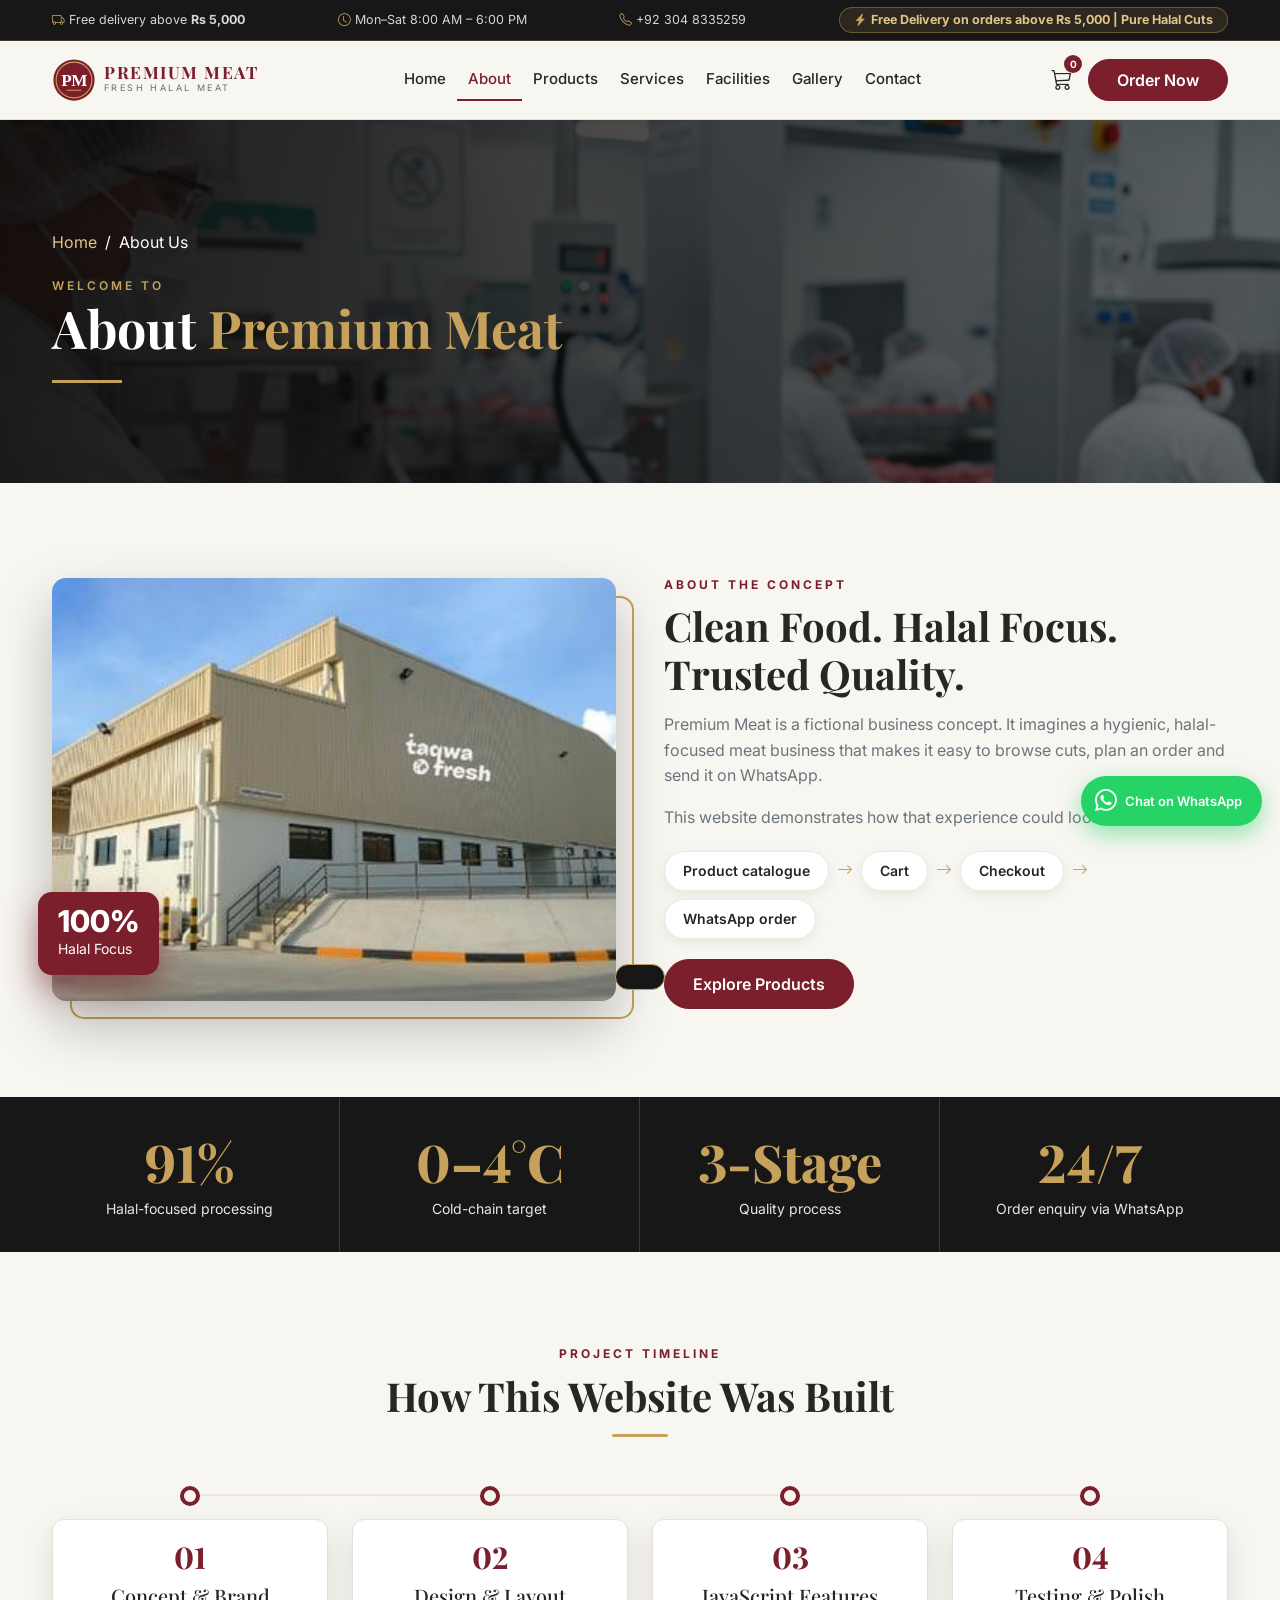
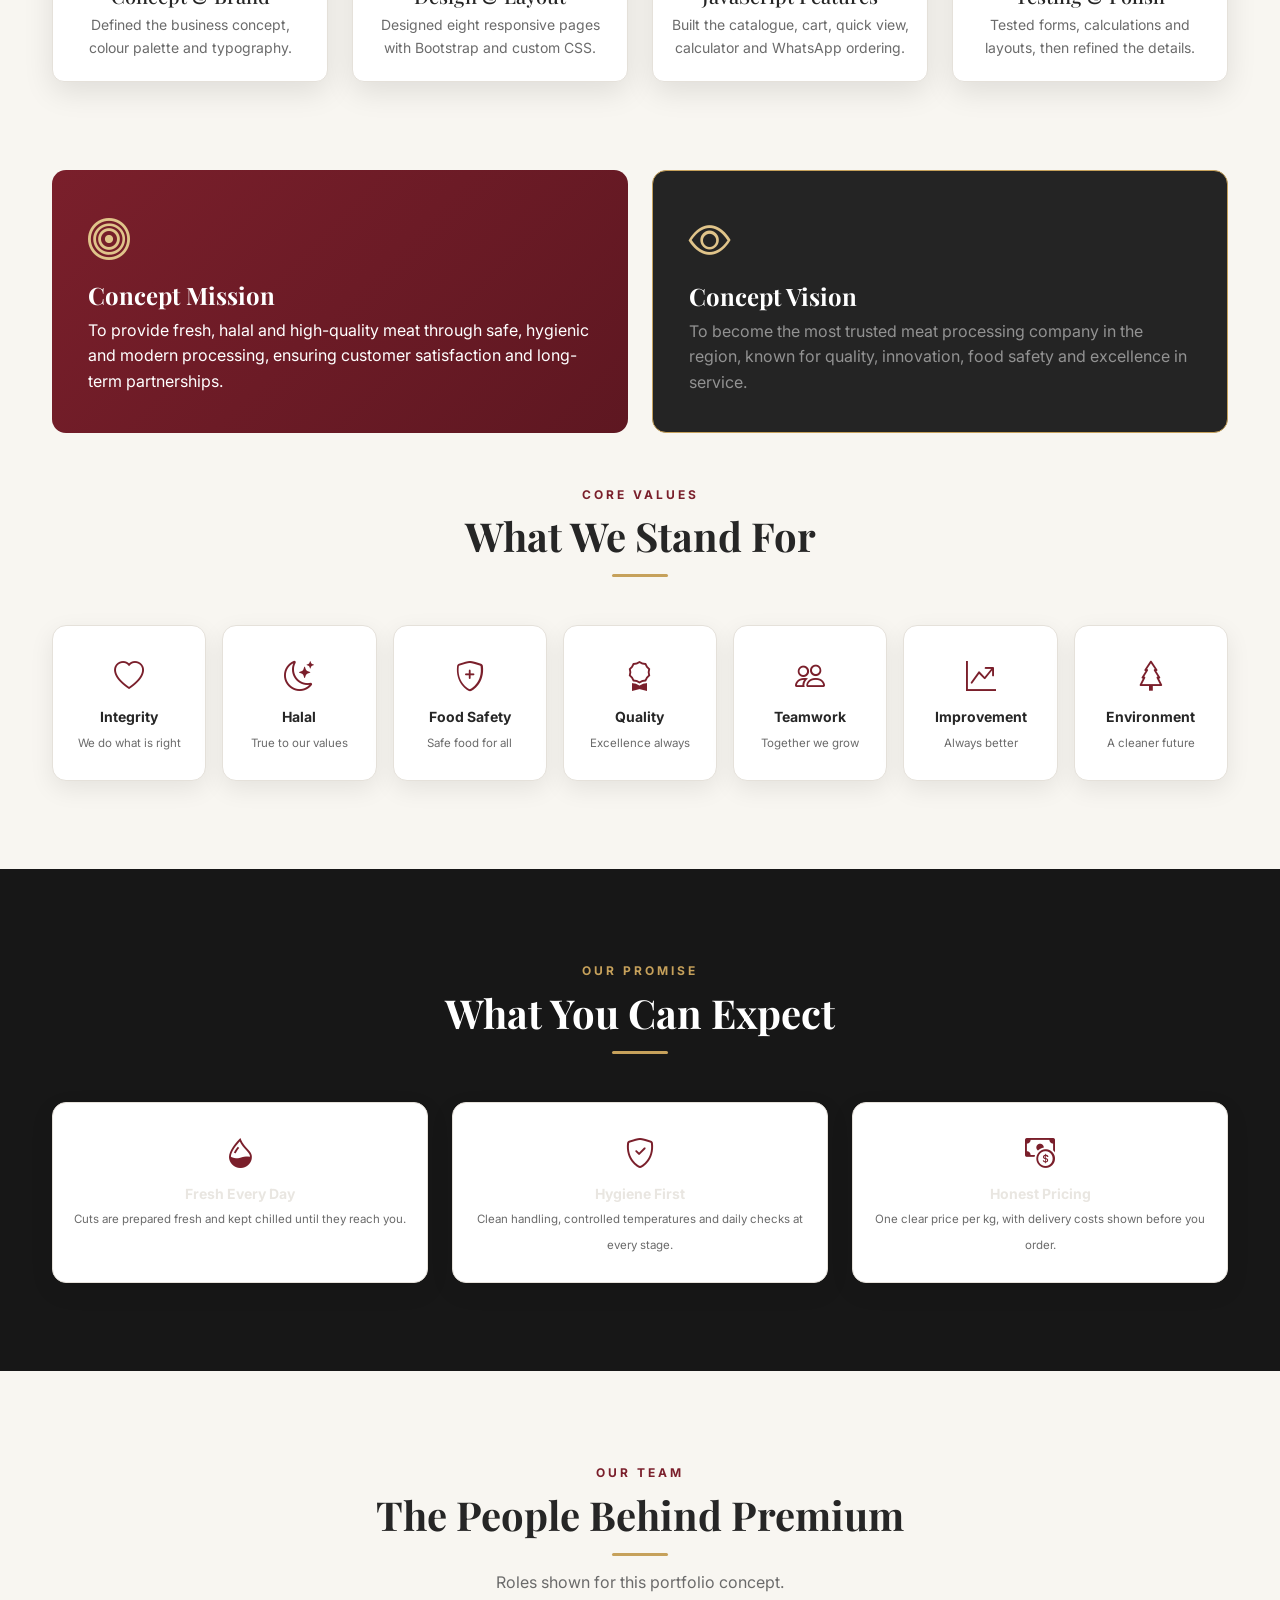
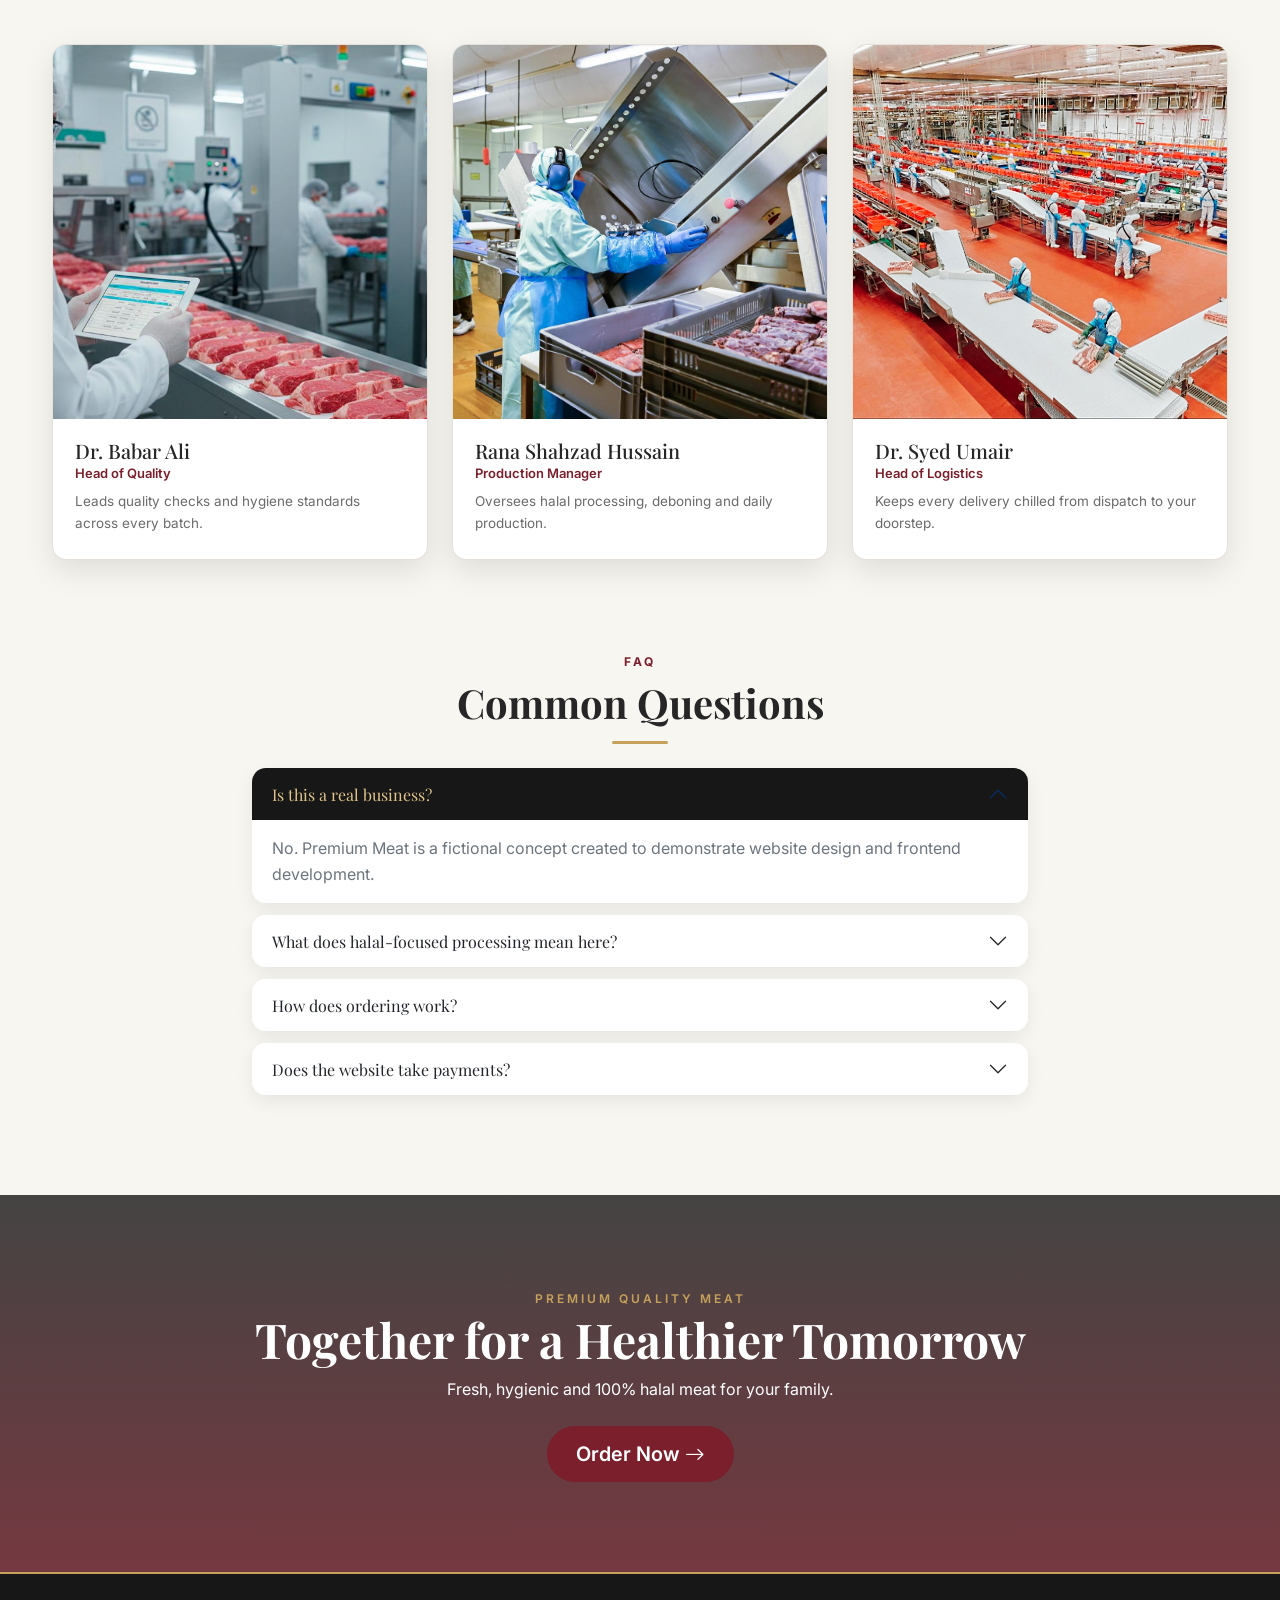
==== commit d60da7e9: "Update website from latest attached files" ====
--- a/about.html
+++ b/about.html
@@ -1,17 +1,17 @@
 <!DOCTYPE html>
 <html lang="en"><head>
 <meta charset="UTF-8"><meta name="viewport" content="width=device-width, initial-scale=1.0">
-<meta name="description" content="About Premium Slaughter House: halal meat, modern facilities and hygiene-first processing in Lahore.">
+<meta name="description" content="About Premium Meat: halal meat, modern facilities and hygiene-first processing in Lahore.">
 <meta name="theme-color" content="#171717">
-<meta property="og:type" content="website"><meta property="og:title" content="About Us | Premium Slaughter House"><meta property="og:description" content="About Premium Slaughter House: halal meat, modern facilities and hygiene-first processing in Lahore."><!-- add og:url / canonical with your real deployed address -->
-<title>About Us | Premium Slaughter House</title>
-<link rel="icon" href="images/favicon.jpg" type="image/jpeg">
+<meta property="og:type" content="website"><meta property="og:title" content="About Us | Premium Meat"><meta property="og:description" content="About Premium Meat: halal meat, modern facilities and hygiene-first processing in Lahore."><!-- add og:url / canonical with your real deployed address -->
+<title>About Us | Premium Meat</title>
+<link rel="icon" href="images/favicon.svg" type="image/svg+xml">
 <link rel="preconnect" href="https://cdn.jsdelivr.net" crossorigin>
 <link href="https://cdn.jsdelivr.net/npm/bootstrap@5.3.3/dist/css/bootstrap.min.css" rel="stylesheet">
 <link href="https://cdn.jsdelivr.net/npm/bootstrap-icons@1.11.3/font/bootstrap-icons.min.css" rel="stylesheet">
 <link rel="preconnect" href="https://fonts.googleapis.com"><link rel="preconnect" href="https://fonts.gstatic.com" crossorigin>
 <link href="https://fonts.googleapis.com/css2?family=Inter:wght@400;500;600;700&family=Playfair+Display:wght@600;700&display=swap" rel="stylesheet">
-<link href="css/style.css?v=20261020" rel="stylesheet">
+<link href="css/style.css?v=20261016" rel="stylesheet">
 </head><body>
 <!-- Accessibility: keyboard users can jump straight to the content -->
 <a class="skip" href="#main">Skip to content</a>
@@ -25,7 +25,7 @@
 <!-- ===== SECTION: Navigation Bar ===== -->
 <nav class="navbar navbar-expand-lg sticky-top"><div class="container">
 <!-- Logo + brand name -->
-<a class="navbar-brand d-flex align-items-center gap-2" href="index.html"><img class="logo" src="images/logo.jpg" alt="Logo"><div><div class="brand-t">PREMIUM</div><div class="brand-s">Slaughter House</div></div></a>
+<a class="navbar-brand d-flex align-items-center gap-2" href="index.html"><img class="logo" src="images/logo.svg" alt="Premium Meat logo" width="44" height="44"><div><div class="brand-t">PREMIUM MEAT</div><div class="brand-s">Fresh Halal Meat</div></div></a>
 <!-- Mobile menu button -->
 <button class="navbar-toggler" data-bs-toggle="collapse" data-bs-target="#nv" aria-controls="nv" aria-expanded="false" aria-label="Menu"><span class="tg"></span><span class="tg"></span><span class="tg"></span></button><!-- animated hamburger: turns into X -->
 <!-- Menu links; the current page gets a gold underline (class "active") -->
@@ -36,13 +36,13 @@
 <main id="main"><!-- page content starts here (skip-link target) -->
 
 <!-- ===== SECTION: Page Banner ===== -->
-<section class="phero" style="background-image:linear-gradient(90deg,rgba(14,11,10,.92),rgba(14,11,10,.55)),url('images/quality-team.jpg')"><div class="container position-relative" style="z-index:2"><p class="crumb reveal"><a href="index.html">Home</a> &nbsp;/&nbsp; About Us</p><span class="script reveal">Welcome to</span><h1 class="reveal" data-d="100">About <span style="color:var(--gold)">Premium Slaughter House</span></h1><div class="reveal" data-d="200" style="background:var(--gold);width:70px;height:3px;margin-top:20px"></div></div></section>
+<section class="phero" style="background-image:linear-gradient(90deg,rgba(14,11,10,.92),rgba(14,11,10,.55)),url('images/quality-team.jpg')"><div class="container position-relative" style="z-index:2"><p class="crumb reveal"><a href="index.html">Home</a> &nbsp;/&nbsp; About Us</p><span class="script reveal">Welcome to</span><h1 class="reveal" data-d="100">About <span style="color:var(--gold)">Premium Meat</span></h1><div class="reveal" data-d="200" style="background:var(--gold);width:70px;height:3px;margin-top:20px"></div></div></section>
 <!-- ===== END SECTION: Page Banner ===== -->
 
 <!-- ===== SECTION: Story Banner ===== -->
 <section class="sec"><div class="container"><div class="row g-5 align-items-center">
-<div class="col-lg-6 reveal l"><div class="imgwrap"><img src="images/company-building.jpg" alt="Facility exterior"><div class="exp"><b>100%</b><small>Halal Focus</small></div></div></div>
-<div class="col-lg-6 reveal r"><span class="eyebrow">Our Story</span><h2 class="sec-title">Clean Food. Halal Focus. Trusted Quality.</h2><p class="text-secondary">We started with one belief: every family deserves meat that is clean, honest and truly halal. Today our modern facility handles every step &mdash; slaughter, chilling, cutting and cold-chain dispatch &mdash; under strict hygiene controls and Shariah-compliant supervision.</p><div class="steps" aria-label="Our story in four steps"><span>Origin</span><i class="bi bi-arrow-right" aria-hidden="true"></i><span>Growth</span><i class="bi bi-arrow-right" aria-hidden="true"></i><span>Modern Processing</span><i class="bi bi-arrow-right" aria-hidden="true"></i><span>Today</span></div><a href="products.html" class="btn btn-gold magnetic">Explore Products</a></div></div></div></section>
+<div class="col-lg-6 reveal l"><div class="imgwrap"><img src="images/company-building.jpg" alt="Facility concept (illustrative image)"><div class="exp"><b>100%</b><small>Halal Focus</small></div></div></div>
+<div class="col-lg-6 reveal r"><span class="eyebrow">About the Concept</span><h2 class="sec-title">Clean Food. Halal Focus. Trusted Quality.</h2><p class="text-secondary">Premium Meat is a fictional business concept. It imagines a hygienic, halal-focused meat business that makes it easy to browse cuts, plan an order and send it on WhatsApp.</p><p class="text-secondary">This website demonstrates how that experience could look and work:</p><div class="steps" aria-label="What this website demonstrates"><span>Product catalogue</span><i class="bi bi-arrow-right" aria-hidden="true"></i><span>Cart</span><i class="bi bi-arrow-right" aria-hidden="true"></i><span>Checkout</span><i class="bi bi-arrow-right" aria-hidden="true"></i><span>WhatsApp order</span></div><a href="products.html" class="btn btn-gold">Explore Products</a></div></div></div></section>
 <!-- ===== END SECTION: Story Banner ===== -->
 
 <!-- ===== SECTION: Animated Counter Grid ===== -->
@@ -50,18 +50,18 @@
 <!-- ===== END SECTION: Animated Counter Grid ===== -->
 
 <!-- ===== SECTION: Our Journey - animated timeline (line draws while scrolling; js files) ===== -->
-<section class="sec"><div class="container"><div class="text-center mb-5 reveal"><span class="eyebrow">Our Journey</span><h2 class="sec-title">How We Grew</h2></div>
-<div class="tlh"><!-- milestones without dates (add real years only if they are true) -->
-<div class="ti reveal" data-d="0"><span class="yr">01</span><h3 class="h5">Our Beginning</h3><p>Started with one promise: clean, honest, halal meat for local families.</p></div>
-<div class="ti reveal" data-d="250"><span class="yr">02</span><h3 class="h5">Modern Facility</h3><p>Invested in a modern slaughter, chilling and packaging plant.</p></div>
-<div class="ti reveal" data-d="0"><span class="yr">03</span><h3 class="h5">Hygiene Systems</h3><p>Built clear hygiene routines and temperature checks into every stage.</p></div>
-<div class="ti reveal" data-d="750"><span class="yr">04</span><h3 class="h5">Looking Ahead</h3><p>Growing cold-chain delivery and bulk supply for families and businesses.</p></div></div></div></section>
+<section class="sec"><div class="container"><div class="text-center mb-5 reveal"><span class="eyebrow">Project Timeline</span><h2 class="sec-title">How This Website Was Built</h2></div>
+<div class="tlh"><!-- honest timeline: the real steps of building this portfolio website -->
+<div class="ti reveal" data-d="0"><span class="yr">01</span><h3 class="h5">Concept &amp; Brand</h3><p>Defined the business concept, colour palette and typography.</p></div>
+<div class="ti reveal" data-d="250"><span class="yr">02</span><h3 class="h5">Design &amp; Layout</h3><p>Designed eight responsive pages with Bootstrap and custom CSS.</p></div>
+<div class="ti reveal" data-d="0"><span class="yr">03</span><h3 class="h5">JavaScript Features</h3><p>Built the catalogue, cart, quick view, calculator and WhatsApp ordering.</p></div>
+<div class="ti reveal" data-d="750"><span class="yr">04</span><h3 class="h5">Testing &amp; Polish</h3><p>Tested forms, calculations and layouts, then refined the details.</p></div></div></div></section>
 <!-- ===== END SECTION: Our Journey - animated timeline (line draws while scrolling; js files) ===== -->
 
 <!-- ===== SECTION: Mission & Vision ===== -->
 <section class="pb-5"><div class="container"><div class="row g-4">
-<div class="col-md-6 reveal l"><div class="mv mv1"><i class="bi bi-bullseye"></i><h3 class="mt-2">Our Mission</h3><p class="mb-0">To provide fresh, halal and high-quality meat through safe, hygienic and modern processing, ensuring customer satisfaction and long-term partnerships.</p></div></div>
-<div class="col-md-6 reveal r"><div class="mv mv2"><i class="bi bi-eye"></i><h3 class="mt-2">Our Vision</h3><p class="mb-0 text-white-50">To become the most trusted meat processing company in the region, known for quality, innovation, food safety and excellence in service.</p></div></div></div></div></section>
+<div class="col-md-6 reveal l"><div class="mv mv1"><i class="bi bi-bullseye"></i><h3 class="mt-2">Concept Mission</h3><p class="mb-0">To provide fresh, halal and high-quality meat through safe, hygienic and modern processing, ensuring customer satisfaction and long-term partnerships.</p></div></div>
+<div class="col-md-6 reveal r"><div class="mv mv2"><i class="bi bi-eye"></i><h3 class="mt-2">Concept Vision</h3><p class="mb-0 text-white-50">To become the most trusted meat processing company in the region, known for quality, innovation, food safety and excellence in service.</p></div></div></div></div></section>
 <!-- ===== END SECTION: Mission & Vision ===== -->
 
 <!-- ===== SECTION: Core Values ===== -->
@@ -73,11 +73,11 @@
 <!-- ===== END SECTION: Our Promise (replaces testimonials - no unverified customer quotes) ===== -->
 
 <!-- ===== SECTION: Our Team ===== -->
-<section class="sec"><div class="container"><div class="text-center mb-5 reveal"><span class="eyebrow">Our Team</span><h2 class="sec-title">The People Behind Premium</h2></div><div class="row g-4"><div class="col-md-4 reveal" data-d="0"><!-- team member: Dr. Babar Ali --><article class="tm"><div class="ph"><img src="images/quality-team.jpg" alt="Dr. Babar Ali" loading="lazy" decoding="async" onerror="this.onerror=null;this.src='images/premium-beef.jpg'"><!-- 1:1 photo --><span class="soc" aria-hidden="true"><i class="bi bi-person-badge"></i></span><!-- appears on hover --></div><div class="tm-body"><h3 class="h5">Dr. Babar Ali</h3><!-- name --><div class="role">Head of Quality</div><!-- position --><p>Leads quality checks and hygiene standards across every batch.</p><!-- short description --></div></article></div><div class="col-md-4 reveal" data-d="120"><!-- team member: Rana Shahzad Hussain --><article class="tm"><div class="ph"><img src="images/staff-working2.jpg" alt="Rana Shahzad Hussain" loading="lazy" decoding="async" onerror="this.onerror=null;this.src='images/premium-beef.jpg'"><!-- 1:1 photo --><span class="soc" aria-hidden="true"><i class="bi bi-person-badge"></i></span><!-- appears on hover --></div><div class="tm-body"><h3 class="h5">Rana Shahzad Hussain</h3><!-- name --><div class="role">Production Manager</div><!-- position --><p>Oversees halal slaughter, deboning and daily processing.</p><!-- short description --></div></article></div><div class="col-md-4 reveal" data-d="240"><!-- team member: Dr. Syed Umair --><article class="tm"><div class="ph"><img src="images/staff-working3.jpeg" alt="Dr. Syed Umair" loading="lazy" decoding="async" onerror="this.onerror=null;this.src='images/premium-beef.jpg'"><!-- 1:1 photo --><span class="soc" aria-hidden="true"><i class="bi bi-person-badge"></i></span><!-- appears on hover --></div><div class="tm-body"><h3 class="h5">Dr. Syed Umair</h3><!-- name --><div class="role">Head of Logistics</div><!-- position --><p>Keeps every delivery chilled from dispatch to your doorstep.</p><!-- short description --></div></article></div></div></div></section>
+<section class="sec"><div class="container"><div class="text-center mb-5 reveal"><span class="eyebrow">Our Team</span><h2 class="sec-title">The People Behind Premium</h2><p class="sec-sub">Roles shown for this portfolio concept.</p></div><div class="row g-4"><div class="col-md-4 reveal" data-d="0"><!-- team member: Dr. Babar Ali --><article class="tm"><div class="ph"><img src="images/quality-team.jpg" alt="Dr. Babar Ali" loading="lazy" decoding="async" onerror="this.onerror=null;this.src='images/premium-beef.jpg'"><!-- 1:1 photo --><span class="soc" aria-hidden="true"><i class="bi bi-person-badge"></i></span><!-- appears on hover --></div><div class="tm-body"><h3 class="h5">Dr. Babar Ali</h3><!-- name --><div class="role">Head of Quality</div><!-- position --><p>Leads quality checks and hygiene standards across every batch.</p><!-- short description --></div></article></div><div class="col-md-4 reveal" data-d="120"><!-- team member: Rana Shahzad Hussain --><article class="tm"><div class="ph"><img src="images/staff-working2.jpg" alt="Rana Shahzad Hussain" loading="lazy" decoding="async" onerror="this.onerror=null;this.src='images/premium-beef.jpg'"><!-- 1:1 photo --><span class="soc" aria-hidden="true"><i class="bi bi-person-badge"></i></span><!-- appears on hover --></div><div class="tm-body"><h3 class="h5">Rana Shahzad Hussain</h3><!-- name --><div class="role">Production Manager</div><!-- position --><p>Oversees halal processing, deboning and daily production.</p><!-- short description --></div></article></div><div class="col-md-4 reveal" data-d="240"><!-- team member: Dr. Syed Umair --><article class="tm"><div class="ph"><img src="images/staff-working3.jpeg" alt="Dr. Syed Umair" loading="lazy" decoding="async" onerror="this.onerror=null;this.src='images/premium-beef.jpg'"><!-- 1:1 photo --><span class="soc" aria-hidden="true"><i class="bi bi-person-badge"></i></span><!-- appears on hover --></div><div class="tm-body"><h3 class="h5">Dr. Syed Umair</h3><!-- name --><div class="role">Head of Logistics</div><!-- position --><p>Keeps every delivery chilled from dispatch to your doorstep.</p><!-- short description --></div></article></div></div></div></section>
 <!-- ===== END SECTION: Our Team ===== -->
 
 <!-- ===== SECTION: FAQ ===== -->
-<section class="sec pt-0"><div class="container"><div class="row justify-content-center"><div class="col-lg-8"><div class="text-center mb-4 reveal"><span class="eyebrow">FAQ</span><h2 class="sec-title">Common Questions</h2></div><div class="accordion reveal" id="faq"><div class="accordion-item"><h2 class="accordion-header"><button class="accordion-button" data-bs-toggle="collapse" data-bs-target="#faq0">Is all your meat 100% halal?</button></h2><div id="faq0" class="accordion-collapse collapse show" data-bs-parent="#faq"><div class="accordion-body text-secondary">Yes. Every animal is processed according to Shariah-compliant halal practices under supervision.</div></div></div><div class="accordion-item"><h2 class="accordion-header"><button class="accordion-button collapsed" data-bs-toggle="collapse" data-bs-target="#faq1">How do you maintain hygiene?</button></h2><div id="faq1" class="accordion-collapse collapse" data-bs-parent="#faq"><div class="accordion-body text-secondary">Strict hygiene routines, controlled temperatures and daily checks at every stage of processing, chilling and packaging.</div></div></div><div class="accordion-item"><h2 class="accordion-header"><button class="accordion-button collapsed" data-bs-toggle="collapse" data-bs-target="#faq2">Do you deliver in Lahore?</button></h2><div id="faq2" class="accordion-collapse collapse" data-bs-parent="#faq"><div class="accordion-body text-secondary">Yes, cold-chain packed. Call or WhatsApp +92 304 8335259 to order.</div></div></div><div class="accordion-item"><h2 class="accordion-header"><button class="accordion-button collapsed" data-bs-toggle="collapse" data-bs-target="#faq3">Can I order in bulk?</button></h2><div id="faq3" class="accordion-collapse collapse" data-bs-parent="#faq"><div class="accordion-body text-secondary">Absolutely &mdash; we supply families, restaurants and events. Contact us for custom quantities.</div></div></div></div></div></div></div></section>
+<section class="sec pt-0"><div class="container"><div class="row justify-content-center"><div class="col-lg-8"><div class="text-center mb-4 reveal"><span class="eyebrow">FAQ</span><h2 class="sec-title">Common Questions</h2></div><div class="accordion reveal" id="faq"><div class="accordion-item"><h2 class="accordion-header"><button class="accordion-button" data-bs-toggle="collapse" data-bs-target="#faq0">Is this a real business?</button></h2><div id="faq0" class="accordion-collapse collapse show" data-bs-parent="#faq"><div class="accordion-body text-secondary">No. Premium Meat is a fictional concept created to demonstrate website design and frontend development.</div></div></div><div class="accordion-item"><h2 class="accordion-header"><button class="accordion-button collapsed" data-bs-toggle="collapse" data-bs-target="#faq1">What does halal-focused processing mean here?</button></h2><div id="faq1" class="accordion-collapse collapse" data-bs-parent="#faq"><div class="accordion-body text-secondary">The concept is built around halal handling, hygiene and chilled storage. It is a design idea, not a certification claim.</div></div></div><div class="accordion-item"><h2 class="accordion-header"><button class="accordion-button collapsed" data-bs-toggle="collapse" data-bs-target="#faq2">How does ordering work?</button></h2><div id="faq2" class="accordion-collapse collapse" data-bs-parent="#faq"><div class="accordion-body text-secondary">You add products to the cart, enter delivery details, and the website prepares an order message that opens in WhatsApp.</div></div></div><div class="accordion-item"><h2 class="accordion-header"><button class="accordion-button collapsed" data-bs-toggle="collapse" data-bs-target="#faq3">Does the website take payments?</button></h2><div id="faq3" class="accordion-collapse collapse" data-bs-parent="#faq"><div class="accordion-body text-secondary">No. The payment options on the order form are illustrative. No payment is processed or verified.</div></div></div></div></div></div></div></section>
 <!-- ===== END SECTION: FAQ ===== -->
 
 <!-- ===== SECTION: Call To Action ===== -->
@@ -90,22 +90,22 @@
 <div class="fnews py-4"><div class="container d-flex flex-wrap align-items-center justify-content-between gap-3"><div><div class="fh mb-0">Exclusive Offers</div><small>Weekly deals &amp; fresh arrivals, straight to your inbox.</small></div><!-- newsletter band --><form id="newsForm" class="d-flex gap-2" style="min-width:min(100%,380px)"><input type="email" required class="form-control" placeholder="Enter your email" aria-label="Email address"><button class="btn btn-gold py-2">Subscribe</button><!-- same style as the navbar "Order Now" button --></form></div></div>
 <div class="container pt-5 pb-4 fcols"><div class="row g-4">
 <!-- Column 1: brand -->
-<div class="col-lg-4"><div class="d-flex align-items-center gap-2 mb-3"><img src="images/logo.jpg" alt="Premium Slaughter House logo" width="52" height="52" style="object-fit:contain;border-radius:8px"><div><div class="brand-t">PREMIUM</div><div class="brand-s">Slaughter House</div></div></div><p>Fresh, hygienic, halal-focused premium meat, with simple online ordering through WhatsApp.</p></div>
+<div class="col-lg-4"><div class="d-flex align-items-center gap-2 mb-3"><img src="images/logo.svg" alt="Premium Meat logo" width="48" height="48"><div><div class="brand-t">PREMIUM MEAT</div><div class="brand-s">Fresh Halal Meat</div></div></div><p>Fresh, hygienic, halal-focused premium meat, with simple online ordering through WhatsApp.</p></div>
 <!-- Column 2: quick links -->
 <div class="col-6 col-lg-2"><div class="fh">Quick Links</div><a href="index.html">Home</a><a href="about.html">About</a><a href="products.html">Products</a><a href="services.html">Services</a></div>
 <!-- Column 3: explore -->
 <div class="col-6 col-lg-2"><div class="fh">Explore</div><a href="facilities.html">Facilities</a><a href="gallery.html">Gallery</a><a href="contact.html">Contact</a><a href="order.html">Order</a></div>
 <!-- Column 4: contact + demo information -->
-<div class="col-lg-4"><div class="fh">Contact</div><a href="tel:+923048335259"><i class="bi bi-telephone text-warning" aria-hidden="true"></i> +92 304 8335259</a><a data-wa target="_blank" rel="noopener"><i class="bi bi-whatsapp text-warning" aria-hidden="true"></i> Order on WhatsApp</a><a href="mailto:info@premiumslaughterhouse.com"><i class="bi bi-envelope text-warning" aria-hidden="true"></i> info@premiumslaughterhouse.com</a><div><i class="bi bi-clock text-warning" aria-hidden="true"></i> Mon &ndash; Sat: 8:00 AM &ndash; 6:00 PM</div></div>
+<div class="col-lg-4"><div class="fh">Contact</div><a href="tel:+923048335259"><i class="bi bi-telephone text-warning" aria-hidden="true"></i> +92 304 8335259</a><a data-wa target="_blank" rel="noopener"><i class="bi bi-whatsapp text-warning" aria-hidden="true"></i> Order on WhatsApp</a><div><i class="bi bi-clock text-warning" aria-hidden="true"></i> Mon &ndash; Sat: 8:00 AM &ndash; 6:00 PM</div></div>
 </div></div>
 <!-- Copyright row (identical on every page) -->
-<div class="fbottom py-3"><div class="container d-flex flex-wrap justify-content-between gap-2"><span>&copy; 2026 Premium Slaughter House. All Rights Reserved.<br><!-- to link your name to GitHub/portfolio later, wrap it in <a href="YOUR-LINK"> -->Designed &amp; Developed by Khadim Hussain</span><span>Privacy Policy &nbsp;|&nbsp; Terms &amp; Conditions</span></div>
-<div class="container demo-note"><!-- remove this note if the website goes live for a real business --><strong>Portfolio Demonstration:</strong> Premium Slaughter House is a fictional business concept created by Khadim Hussain to demonstrate website design and frontend development. Product information, prices and business details are illustrative. The website does not process online payments; an order is sent as a WhatsApp message.</div></div></footer>
+<div class="fbottom py-3"><div class="container d-flex flex-wrap justify-content-between gap-2"><span>&copy; 2026 Premium Meat. All Rights Reserved.<br><!-- to link your name to GitHub/portfolio later, wrap it in <a href="YOUR-LINK"> -->Designed &amp; Developed by Khadim Hussain</span><span>Privacy Policy &nbsp;|&nbsp; Terms &amp; Conditions</span></div>
+<div class="container demo-note"><!-- remove this note if the website goes live for a real business --><strong>Portfolio Demonstration:</strong> Premium Meat is a fictional business concept created by Khadim Hussain to demonstrate website design and frontend development. Product information, prices and business details are illustrative. The website does not process online payments; an order is sent as a WhatsApp message.</div></div></footer>
 <!-- ===== END SECTION: Footer ===== -->
 <!-- Mobile bottom action bar (phones only): Call / WhatsApp / Cart -->
-<nav class="mbar" aria-label="Quick actions"><a href="tel:+923048335259"><i class="bi bi-telephone" aria-hidden="true"></i>Call</a><a data-wa data-msg="Hello Premium Slaughter House" target="_blank" rel="noopener"><i class="bi bi-whatsapp" aria-hidden="true"></i>WhatsApp</a><a href="order.html"><i class="bi bi-cart3" aria-hidden="true"></i><span>Cart <b id="cartBadgeMobile">0</b></span></a></nav>
+<nav class="mbar" aria-label="Quick actions"><a href="tel:+923048335259"><i class="bi bi-telephone" aria-hidden="true"></i>Call</a><a data-wa data-msg="Hello Premium Meat" target="_blank" rel="noopener"><i class="bi bi-whatsapp" aria-hidden="true"></i>WhatsApp</a><a href="order.html"><i class="bi bi-cart3" aria-hidden="true"></i><span>Cart <b id="cartBadgeMobile">0</b></span></a></nav>
 <!-- Floating WhatsApp button (desktop/tablet) -->
-<a class="wa" data-wa data-msg="Hello Premium Slaughter House, I want to place an order." target="_blank" rel="noopener" aria-label="Chat on WhatsApp"><i class="bi bi-whatsapp" aria-hidden="true"></i><span>Chat on WhatsApp</span></a>
+<a class="wa" data-wa data-msg="Hello Premium Meat, I want to place an order." target="_blank" rel="noopener" aria-label="Chat on WhatsApp"><i class="bi bi-whatsapp" aria-hidden="true"></i><span>Chat on WhatsApp</span></a>
 <!-- Back-to-top button -->
 <button id="toTop" aria-label="Back to top"><i class="bi bi-arrow-up" aria-hidden="true"></i></button><!-- "added to cart" message box (screen readers are told via role=status) --><div id="toast" role="status" aria-live="polite"></div>
 <!-- Bootstrap JS (modals, carousel, accordion, tabs) -->
--- a/css/style.css
+++ b/css/style.css
@@ -830,3 +830,52 @@
 .fh{color:var(--lgold);font:600 16px 'Playfair Display',serif;margin-bottom:16px}   /* footer column titles (not headings: they are labels) */
 .tlh h3{margin:8px 0 6px}.stg h3{font-size:17px;margin:10px 0}.svc h3{font-size:19px;margin:10px 0 8px}.tm-body h3{margin:0}.certb h3{color:#fff;font-size:18px}  /* same spacing as before */
 .fnews .fh{font-size:18px}                                              /* newsletter band title */
+
+
+/* ##########################################################################
+   v8 VISUAL FIXES (found by looking at real screenshots)
+   ########################################################################## */
+
+/* ===== 79. NAVBAR: never wraps. Search + WhatsApp icon only on wide screens (1400px+) ===== */
+@media(min-width:992px){
+  .nav-tools{flex-wrap:nowrap;flex-shrink:0}                               /* Order Now can no longer drop to a second line */
+  .nsearch,.navwa{display:none}                                            /* laptops: cart + Order Now only */
+  .navbar .nav-link{padding:8px 11px!important}                            /* a little tighter so 7 links + tools fit at 1366px */
+}
+@media(min-width:1400px){.nsearch{display:flex}.navwa{display:inline-block}.nsearch input{width:110px}}   /* big screens: search + WhatsApp icon too */
+
+/* ===== 80. BUTCHER'S GUIDE TABS: no navbar-style underline on the pills ===== */
+.cutnav .nav-link,.cutnav .nav-link:hover,.cutnav .nav-link.active{border-bottom:1px solid rgba(198,161,91,.4)}   /* same border all round */
+.cutnav .nav-link.active{border-color:var(--gold)}
+
+/* ===== 81. PRODUCT NAME: no empty second line (cards still line up because descriptions reserve 2 lines) ===== */
+.pcard .card-title,.pcard .pinfo h5{min-height:0}
+
+/* ===== 82. ORDER SUMMARY ROWS: more room for names ===== */
+.citem img{width:56px;height:56px}.citem .nm{font-size:14.5px;line-height:1.3}.citem .flex-fill{min-width:110px}
+.citem{gap:10px}
+
+/* ===== 83. NUMBERS: Playfair's default old-style digits look uneven ("0-4C", "24/7", "01") - use lining figures ===== */
+h1,h2,h3,h4,h5,.stat b,.tlh .yr,.how .hn,.qv-price,.dealc .nw,.dprice b,.brand-t{font-variant-numeric:lining-nums;font-feature-settings:'lnum' 1}
+
+/* ===== 84. NO HORIZONTAL SCROLLING (found by testing 360 / 390 / 412 / 768 px) ===== */
+html,body{overflow-x:clip}                                                  /* anything that pokes out is clipped, never scrollable */
+@media(max-width:991px){.reveal.l,.reveal.r{transform:translateY(24px)}}    /* sideways slide-in made columns wider than the screen on phones/tablets */
+.cinfo>div{min-width:0}.cinfo .text-secondary{overflow-wrap:anywhere}       /* long e-mail address wraps inside its card */
+footer a,footer div{overflow-wrap:anywhere}                                 /* footer links never push the page wider */
+
+/* ===== 85. CONTACT: the map is secondary (smaller than the info + form) ===== */
+.mapbox{min-height:240px;height:260px}.mapbox iframe{min-height:240px;height:100%}   /* compact illustrative map */
+.sec-sub.mb-3{margin-top:0}
+
+/* ===== 86. LEFT-ALIGNED SECTION TITLES: breathing room before the paragraph ===== */
+.row .sec-title{margin-bottom:14px}
+.text-center .sec-title{margin-bottom:0}
+
+/* ##########################################################################
+   v9 REBRAND: "Premium Meat" - SVG monogram logo + new wordmark
+   ########################################################################## */
+.navbar .logo{width:44px;height:44px;border-radius:0;object-fit:contain}   /* SVG monogram logo */
+.brand-t{font-size:17px;letter-spacing:1.5px;white-space:nowrap}           /* "PREMIUM MEAT" */
+.brand-s{font-size:9px;letter-spacing:2.4px;white-space:nowrap}            /* "Fresh Halal Meat" */
+@media(min-width:992px) and (max-width:1199px){.brand-s{display:none}.navbar .nav-link{padding:8px 8px!important;font-size:14px}}   /* tighter on small laptops so nothing wraps */
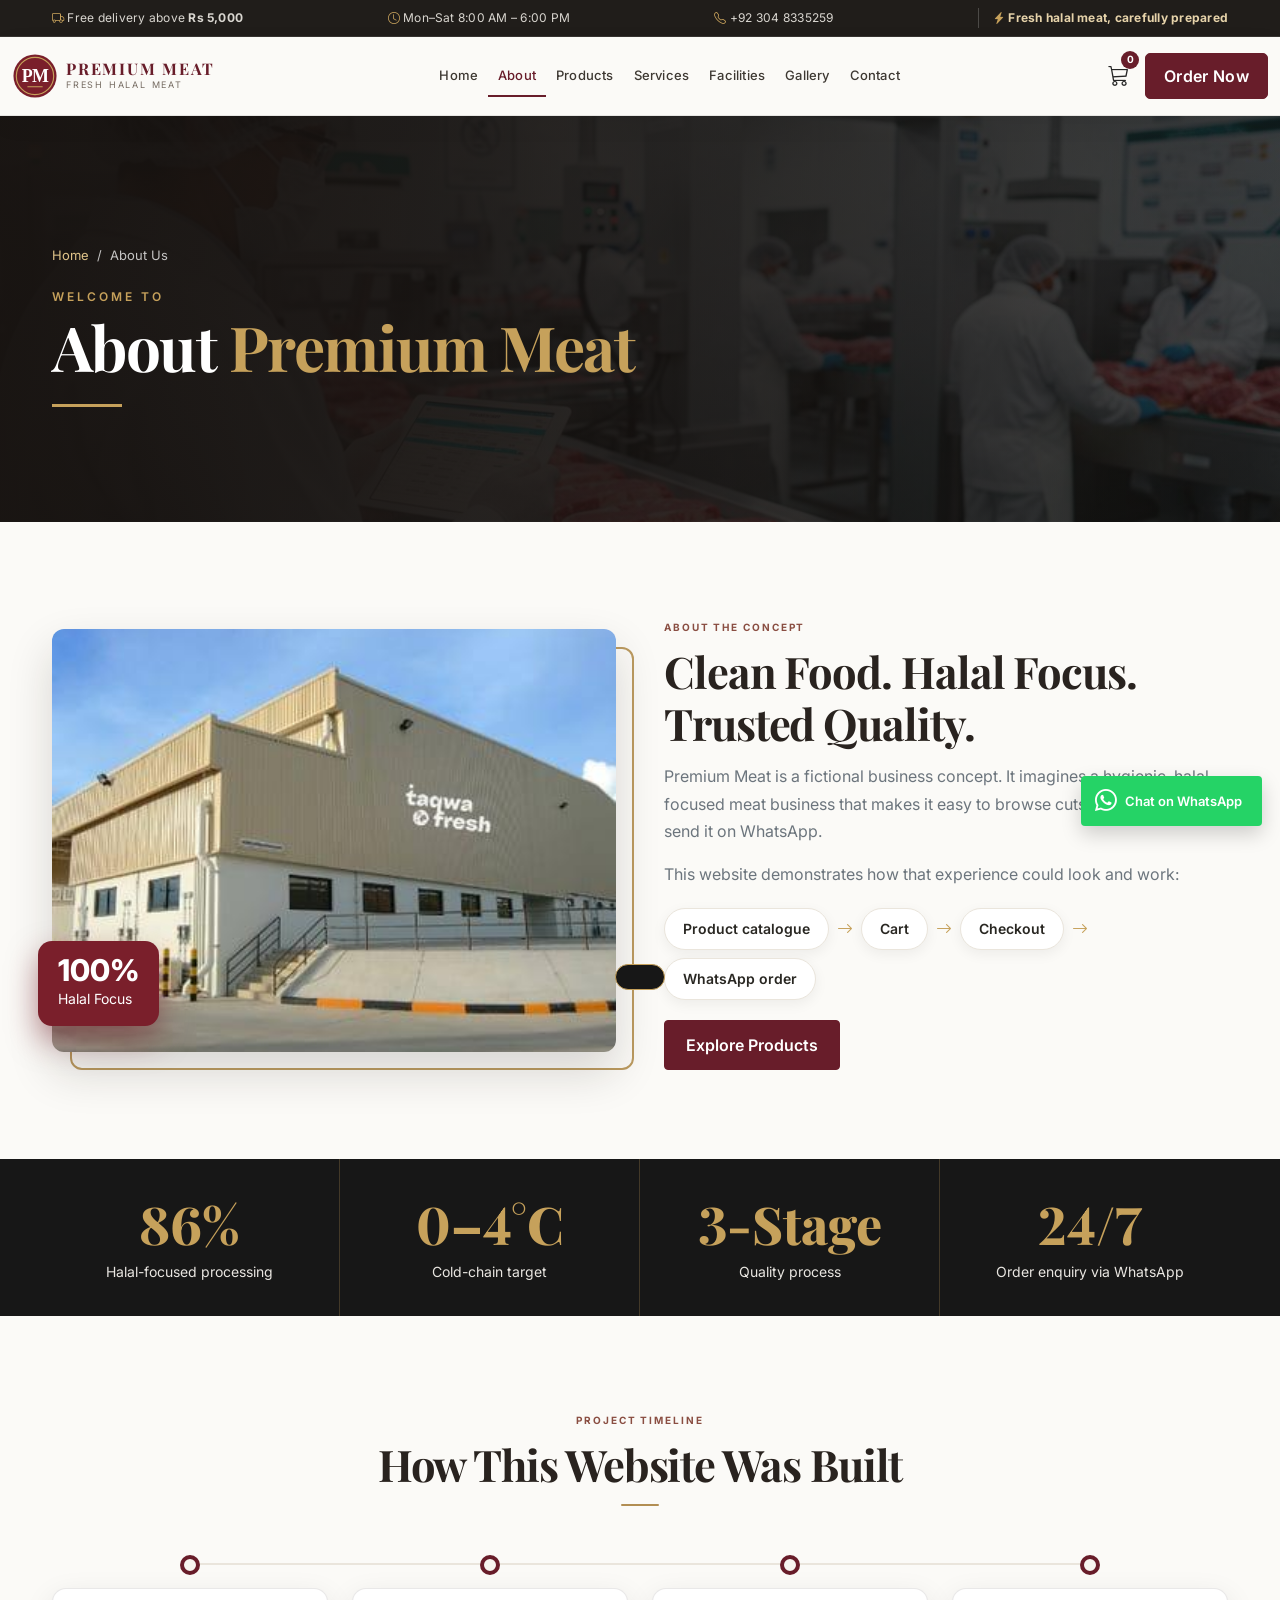
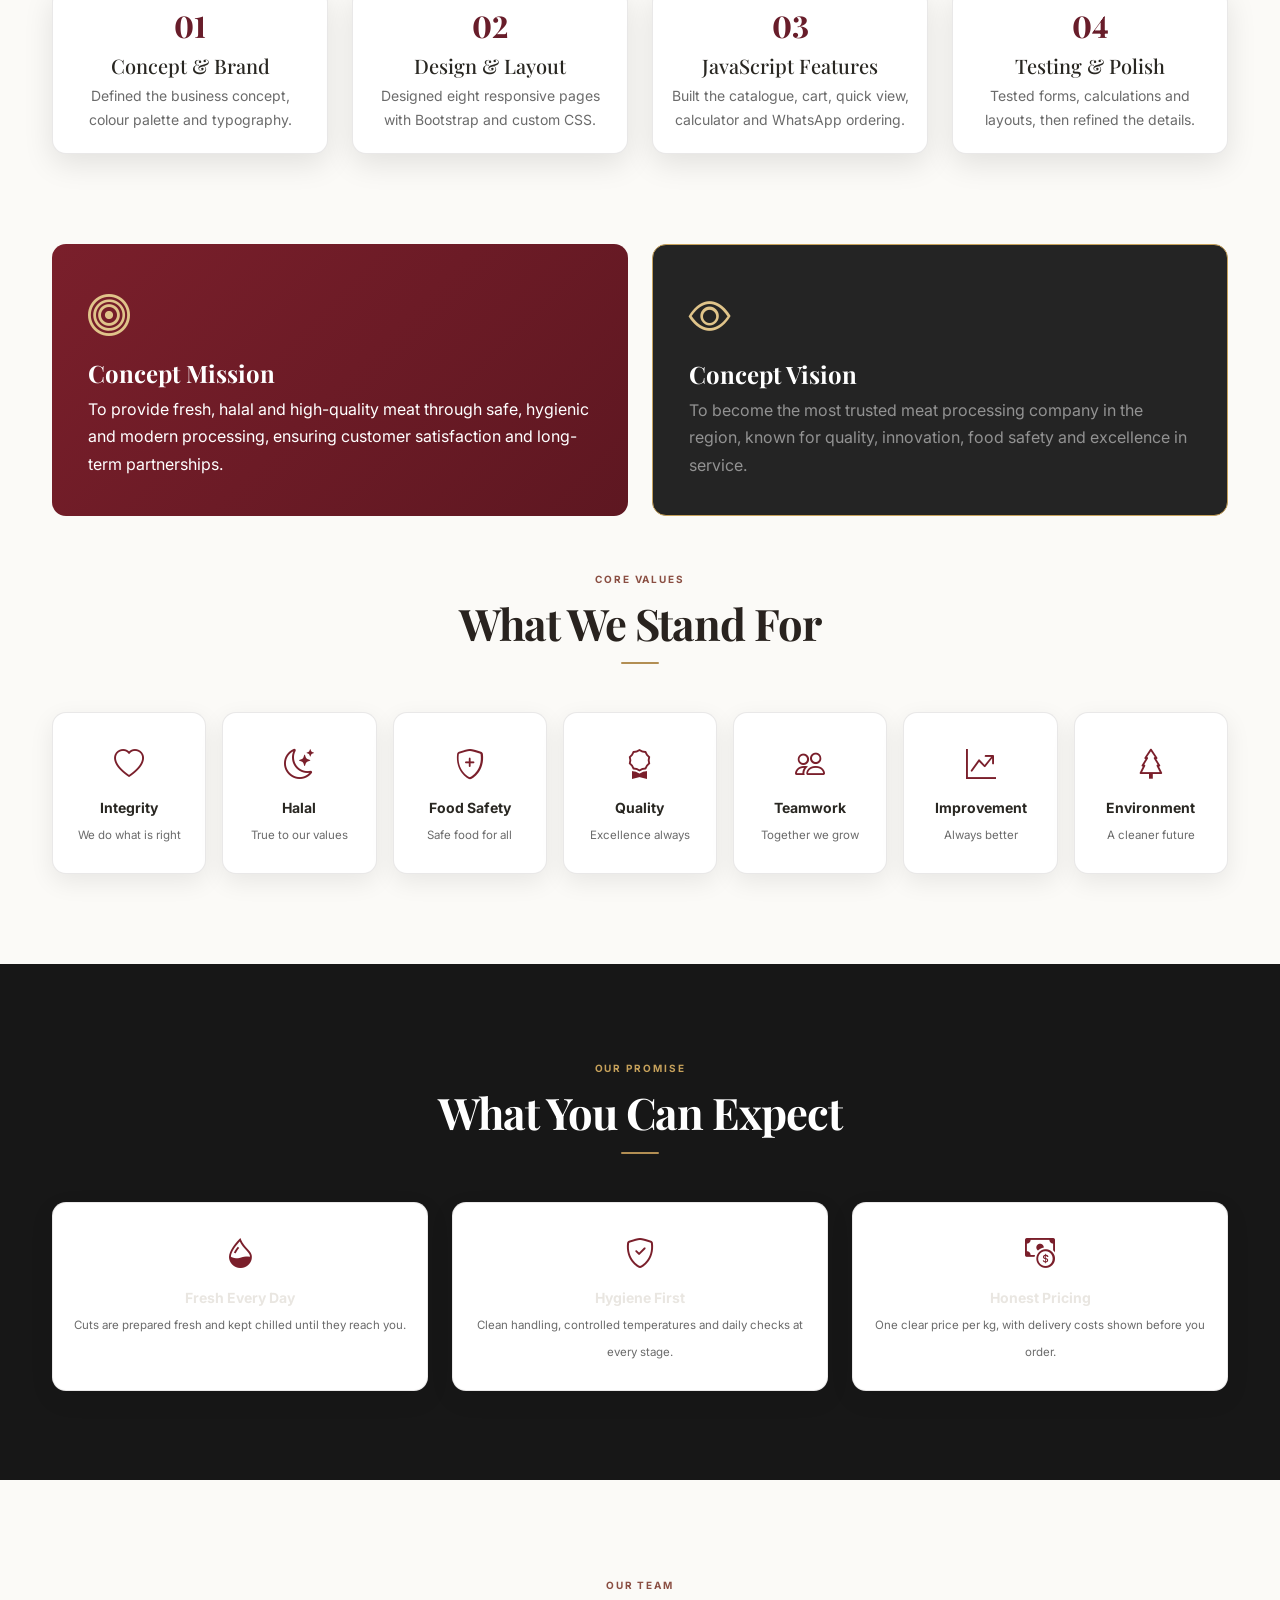
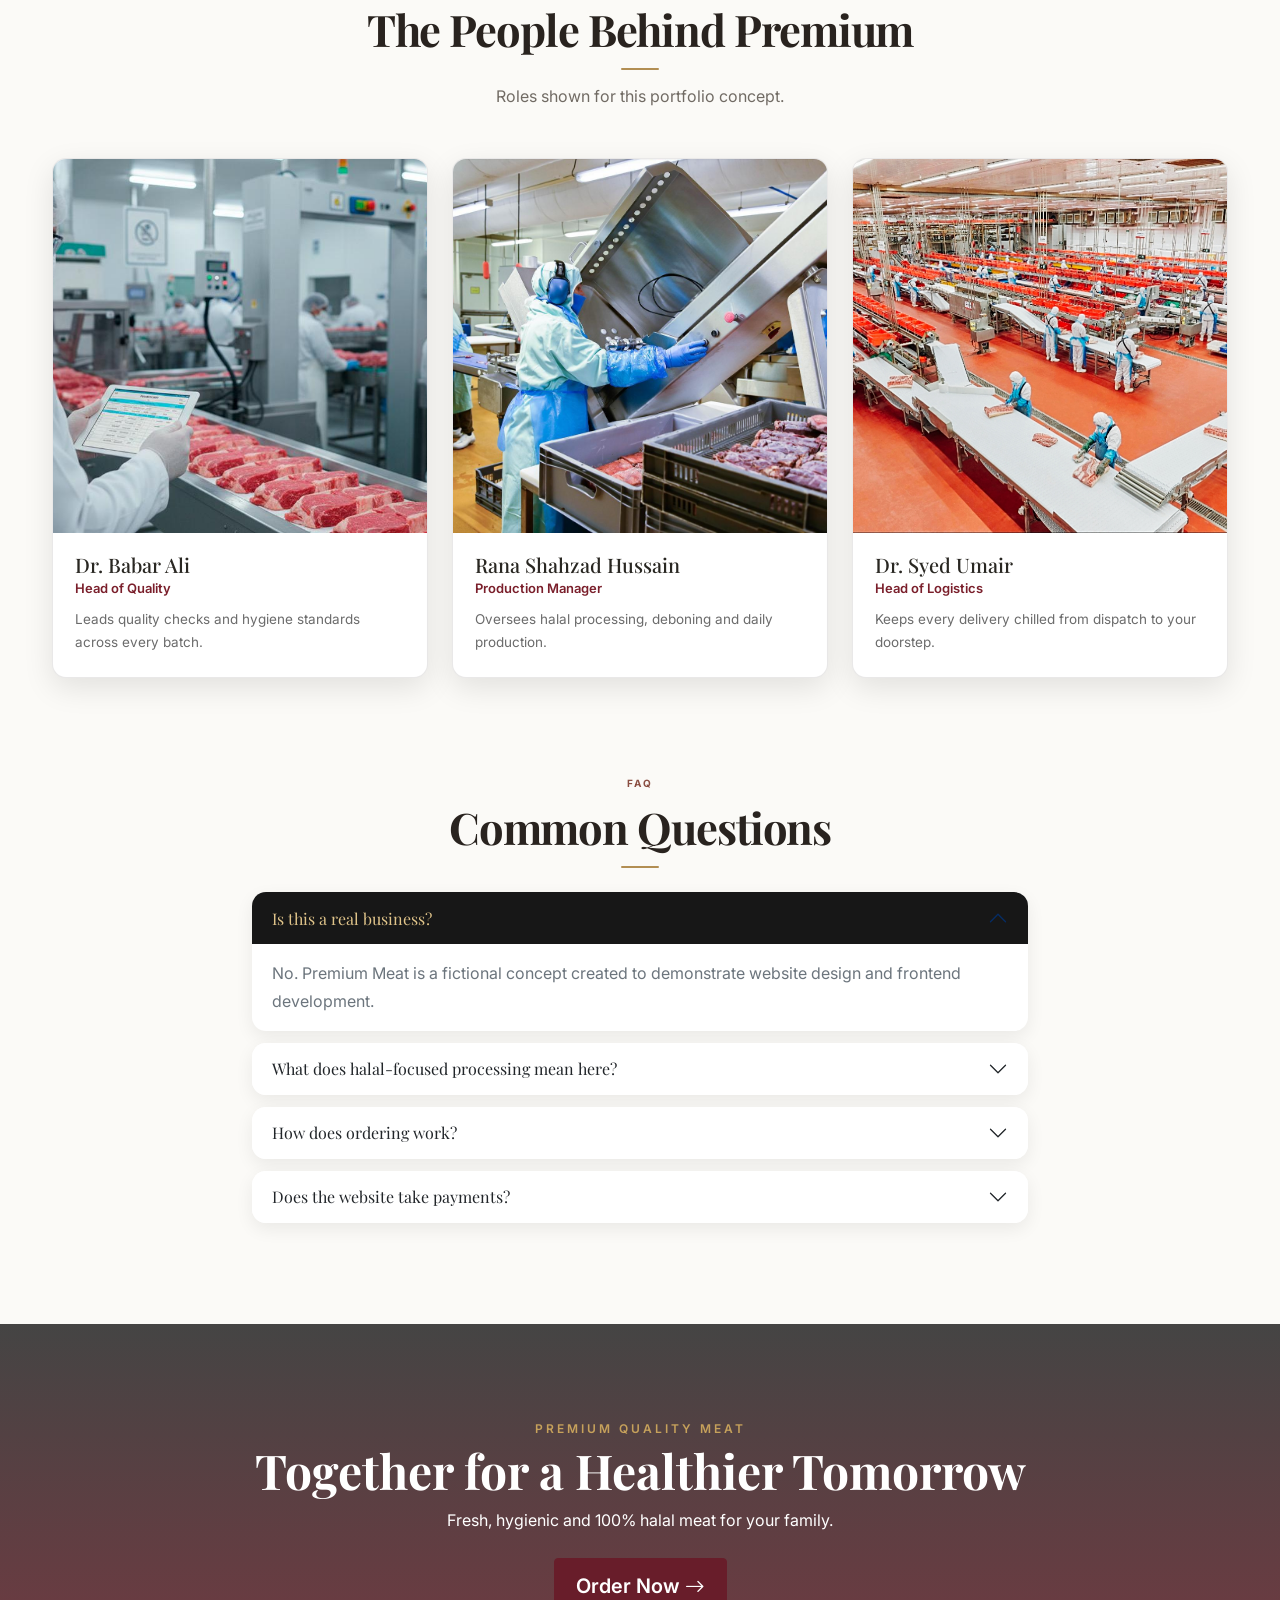
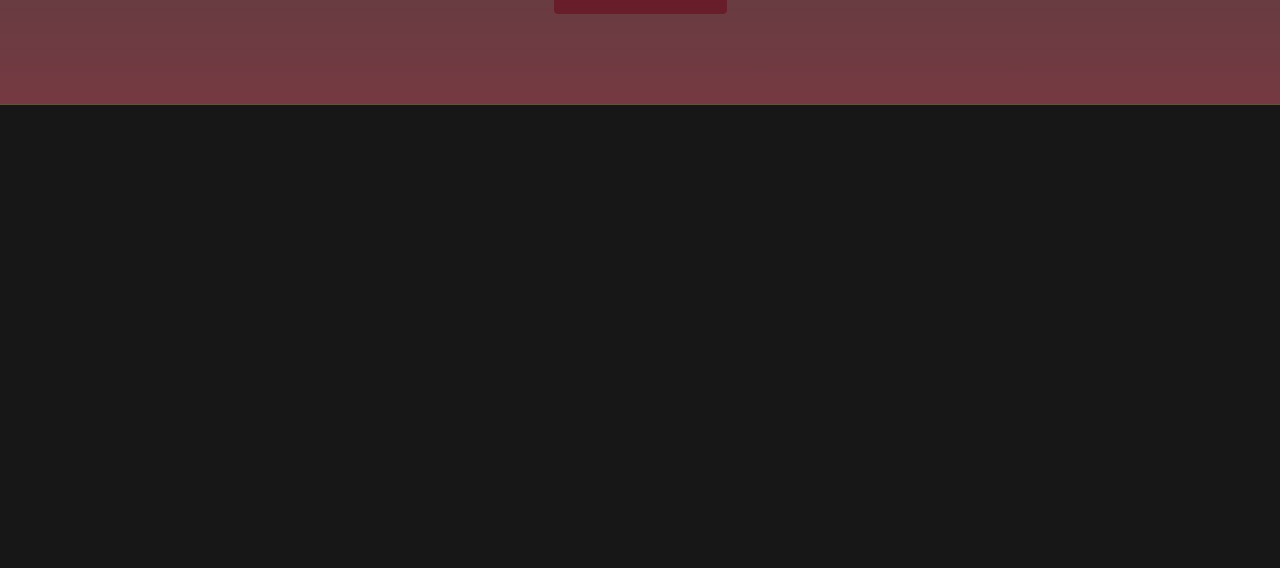
==== commit cc3f8189: "Update website from latest attached files" ====
--- a/about.html
+++ b/about.html
@@ -11,7 +11,7 @@
 <link href="https://cdn.jsdelivr.net/npm/bootstrap-icons@1.11.3/font/bootstrap-icons.min.css" rel="stylesheet">
 <link rel="preconnect" href="https://fonts.googleapis.com"><link rel="preconnect" href="https://fonts.gstatic.com" crossorigin>
 <link href="https://fonts.googleapis.com/css2?family=Inter:wght@400;500;600;700&family=Playfair+Display:wght@600;700&display=swap" rel="stylesheet">
-<link href="css/style.css?v=20261016" rel="stylesheet">
+<link href="css/style.css?v=20261017" rel="stylesheet">
 </head><body>
 <!-- Accessibility: keyboard users can jump straight to the content -->
 <a class="skip" href="#main">Skip to content</a>
@@ -87,7 +87,7 @@
 </main><!-- end of page content -->
 <!-- ===== SECTION: Footer ===== -->
 <footer>
-<div class="fnews py-4"><div class="container d-flex flex-wrap align-items-center justify-content-between gap-3"><div><div class="fh mb-0">Exclusive Offers</div><small>Weekly deals &amp; fresh arrivals, straight to your inbox.</small></div><!-- newsletter band --><form id="newsForm" class="d-flex gap-2" style="min-width:min(100%,380px)"><input type="email" required class="form-control" placeholder="Enter your email" aria-label="Email address"><button class="btn btn-gold py-2">Subscribe</button><!-- same style as the navbar "Order Now" button --></form></div></div>
+<div class="fnews py-4"><div class="container d-flex flex-wrap align-items-center justify-content-between gap-3"><div><div class="fh mb-0">Need help choosing a cut?</div><small>Tell us what you’re cooking and we’ll help you find the right cut.</small></div><a data-wa data-msg="Hello, I would like help choosing a cut." target="_blank" rel="noopener" class="btn btn-gold py-2">Talk to our team <i class="bi bi-arrow-up-right" aria-hidden="true"></i></a></div></div>
 <div class="container pt-5 pb-4 fcols"><div class="row g-4">
 <!-- Column 1: brand -->
 <div class="col-lg-4"><div class="d-flex align-items-center gap-2 mb-3"><img src="images/logo.svg" alt="Premium Meat logo" width="48" height="48"><div><div class="brand-t">PREMIUM MEAT</div><div class="brand-s">Fresh Halal Meat</div></div></div><p>Fresh, hygienic, halal-focused premium meat, with simple online ordering through WhatsApp.</p></div>
@@ -112,4 +112,4 @@
 <script defer src="https://cdn.jsdelivr.net/npm/bootstrap@5.3.3/dist/js/bootstrap.bundle.min.js"></script>
 <!-- Our scripts: one file per responsibility. "defer" = the page appears first, scripts run after, in this order (config first, main last) -->
 <script defer src="js/config.js"></script><script defer src="js/data.js"></script><script defer src="js/render.js"></script><script defer src="js/ui.js"></script><script defer src="js/cart.js"></script><script defer src="js/products.js"></script><script defer src="js/checkout.js"></script><script defer src="js/calculator.js"></script><script defer src="js/gallery.js"></script><script defer src="js/main.js"></script>
-</body></html>+</body></html>
--- a/css/style.css
+++ b/css/style.css
@@ -326,7 +326,7 @@
 
 /* ===== 32. LUXURY HERO: huge image, dark overlay, large type, ONE dominant CTA ===== */
 .hero{position:relative;isolation:isolate;min-height:88vh;display:flex;align-items:center;color:#fff;padding:120px 0 150px;overflow:hidden;background:#141414}  /* tall hero; isolate keeps layers behind text */
-.hero::before{content:'';position:absolute;inset:0;z-index:-2;background:url("../images/home/hero-image1.jpg") center/cover}  /* ONE hero image (change the path here). No zoom animation = smoother page */  /* image layers (first found wins) with a very slow zoom */
+.hero::before{content:'';position:absolute;inset:0;z-index:-2;background:url("../images/home/hero-image1.jpg") center/cover}  /* Base hero image; refined by the final visual layer below */
 .hero::after{content:'';position:absolute;inset:0;z-index:-1;background:linear-gradient(rgba(0,0,0,.6),rgba(0,0,0,.6)),linear-gradient(90deg,rgba(14,16,18,.8),rgba(14,16,18,.1) 75%)}  /* dark elegant overlay (rgba(0,0,0,.6) as requested) */
 .hero-eyebrow{display:inline-flex;align-items:center;gap:14px;font-size:12px;letter-spacing:4px;text-transform:uppercase;color:var(--lgold);font-weight:600}  /* small premium eyebrow text */
 .hero-eyebrow::before{content:'';width:46px;height:1px;background:var(--gold)}  /* thin gold line before eyebrow */
@@ -879,3 +879,111 @@
 .brand-t{font-size:17px;letter-spacing:1.5px;white-space:nowrap}           /* "PREMIUM MEAT" */
 .brand-s{font-size:9px;letter-spacing:2.4px;white-space:nowrap}            /* "Fresh Halal Meat" */
 @media(min-width:992px) and (max-width:1199px){.brand-s{display:none}.navbar .nav-link{padding:8px 8px!important;font-size:14px}}   /* tighter on small laptops so nothing wraps */
+
+/* ===== 87. EDITORIAL POLISH: consistent, calm presentation across all pages ===== */
+:root{
+  --cream:#F7F5F0;
+  --sand:#EAE5DC;
+  --burgundy:#681D2A;
+  --wine:#4F1420;
+  --border:#E4DED4;
+  --radius-lg:16px;
+  --section-y:clamp(56px,7vw,96px);
+}
+body{background:#FBFAF7;color:#292722;line-height:1.7}
+.ann{background:#201D1A;border-bottom:1px solid rgba(255,255,255,.1);padding:8px 0;font-size:12px;letter-spacing:.02em}
+.ann .tick{background:transparent;border:0;border-left:1px solid rgba(255,255,255,.2);border-radius:0;color:#e6d3aa;padding:0 0 0 14px}
+.navbar,.navbar.scrolled{background:rgba(251,250,247,.97);backdrop-filter:blur(14px);-webkit-backdrop-filter:blur(14px);border-bottom:1px solid rgba(38,33,29,.09);box-shadow:0 8px 28px rgba(29,24,20,.04);padding:11px 0}
+.navbar .container{max-width:1320px}
+.navbar .logo{width:46px;height:46px}
+.brand-t{font-size:16px;letter-spacing:.11em;color:#681D2A}
+.brand-s{font-size:9px;letter-spacing:.2em;color:#756b61}
+.navbar .nav-link{font-size:13px;letter-spacing:.015em;padding:9px 10px!important;color:#3d3832!important}
+.navbar .nav-link.active{color:#681D2A!important;border-bottom-color:#681D2A}
+.navbar .nav-link:hover{color:#681D2A!important}
+.navbar .btn-gold{border-radius:5px;background:#681D2A;color:#fff;padding:10px 18px!important;letter-spacing:.02em}
+.navbar .btn-gold:hover{background:#4F1420;color:#fff}
+.hero{min-height:min(760px,82vh);padding:clamp(96px,12vw,160px) 0 clamp(112px,13vw,170px);background:#241e1a}
+.hero::before{background-image:url("../images/home/hero-image.jpg");background-position:center 54%;transform:scale(1.01)}
+.hero::after{background:linear-gradient(90deg,rgba(22,19,16,.82) 0%,rgba(22,19,16,.62) 43%,rgba(22,19,16,.08) 100%),linear-gradient(0deg,rgba(22,19,16,.28),transparent 45%)}
+.hero .container{max-width:1320px}
+.hero .col-lg-8{max-width:760px}
+.hero-eyebrow{font-size:11px;letter-spacing:.24em;color:#e1c588}
+.hero h1{font-size:clamp(46px,6vw,78px);line-height:1.04;max-width:740px;margin:25px 0 22px;letter-spacing:-.035em}
+.hero h1 em{color:#e4c889}
+.hero p.lead2{max-width:540px;font-size:17px;color:rgba(255,255,255,.82);line-height:1.8}
+.hero .hero-sub{font-size:12px;letter-spacing:.14em;text-transform:uppercase;color:#f0e7d4}
+.hero-cta{gap:26px;align-items:center}
+.hero .btn-gold{border-radius:4px;background:#e2c583;color:#211a12;padding:14px 24px;font-weight:700;box-shadow:none}
+.hero .btn-gold:hover{background:#f1d99f;color:#211a12;transform:translateY(-2px)}
+.link-sec{font-size:14px;border-bottom:1px solid rgba(255,255,255,.6);padding:7px 0;color:#fff}
+.link-sec:hover{color:#e4c889;border-color:#e4c889}
+.strip{margin-top:-46px}
+.strip .box{border:1px solid rgba(44,36,29,.09);border-radius:12px;background:#fff;box-shadow:0 18px 48px rgba(35,27,19,.08);padding:15px 20px}
+.strip .it{font-size:12px;letter-spacing:.015em;gap:8px}
+.strip .ic{width:34px;height:34px;background:#f5f0e7;border-radius:50%;font-size:15px}
+.sec-title{font-size:clamp(30px,3.4vw,44px);letter-spacing:-.025em;color:#29231f}
+.eyebrow{letter-spacing:.19em;font-size:10px;color:#8a4e42}
+.text-center>.sec-title::after{width:38px;height:2px;margin:13px auto 0;background:#b28e53}
+.sec-sub{color:#716b64;max-width:620px;margin:12px auto 0;line-height:1.75}
+.sec{position:relative}
+.catc{border-radius:12px;box-shadow:none;aspect-ratio:4/4.7}
+.catc::after{background:linear-gradient(180deg,rgba(0,0,0,.02) 25%,rgba(0,0,0,.76) 100%)}
+.catc .cc{padding:22px;transform:none}
+.catc h3{font-size:25px}
+.catc small{font-size:12px}
+.catc .go{opacity:1;color:#e4c889;font-size:12px;letter-spacing:.04em;text-transform:uppercase}
+.pcard,.svc,.val,.stg,.certb,.fcard,.tm,.dealc,.bp,.panel,.tlh .ti{border-color:rgba(41,35,31,.1);border-radius:14px}
+.pcard{box-shadow:0 5px 20px rgba(36,28,20,.055)}
+.pcard:hover{transform:translateY(-5px);box-shadow:0 18px 36px rgba(36,28,20,.11)}
+.pimg img{transition:transform .55s cubic-bezier(.2,.7,.2,1)}
+.pinfo{padding:18px 19px 20px}
+.pinfo p{line-height:1.55}
+.chip{border:1px solid #e6dfd5;background:#fff;color:#4b443c;box-shadow:none;padding:8px 17px}
+.chip.on,.chip.active{background:#681D2A;border-color:#681D2A;color:#fff}
+.btn-gold,.btn-crim{border-radius:4px;padding:12px 21px}
+.btn-wa{border-radius:4px}
+.cutsec{background:linear-gradient(130deg,#211e1b,#2d2520)}
+.cutbox{border-radius:14px;background:rgba(255,255,255,.045);border-color:rgba(226,197,131,.22)}
+.cutnav .nav-link{font-size:13px;letter-spacing:.02em}
+.dealc{border-radius:14px;overflow:hidden}
+.how li{border-radius:12px;box-shadow:0 5px 20px rgba(36,28,20,.045)}
+.how .hn{background:#681D2A}
+.more{background:linear-gradient(180deg,#f1eee7,#fbfaf7)}
+.imgwrap img{border-radius:12px;box-shadow:0 20px 45px rgba(32,25,19,.16)}
+.imgwrap::before{border-color:#bc9b60;border-radius:12px}
+.appstrip{border-radius:12px;background:linear-gradient(110deg,#241f1b,#4f1420);border:1px solid rgba(226,197,131,.36);padding:clamp(28px,5vw,50px)}
+footer{border-top:1px solid rgba(226,197,131,.35)}
+.fnews{background:#29231f}
+.fnews .btn-gold{border-radius:4px}
+.fnews .form-control{border-radius:4px}
+.demo-note{color:#a8a199}
+.phero{background-attachment:scroll;background-position:center 46%;padding:clamp(86px,10vw,136px) 0 clamp(78px,9vw,118px)}
+.phero::before{content:"";position:absolute;inset:0;background:linear-gradient(90deg,rgba(26,21,18,.82),rgba(26,21,18,.38));pointer-events:none}
+.phero>.container{position:relative;z-index:1}
+.phero h1{font-size:clamp(38px,5vw,62px);letter-spacing:-.025em}
+.crumb{font-size:13px;color:rgba(255,255,255,.75)}
+.mbar{box-shadow:0 -8px 24px rgba(23,18,13,.1);border-top:1px solid rgba(255,255,255,.08)}
+.wa{border-radius:4px;animation:none;box-shadow:0 8px 20px rgba(0,0,0,.18)}
+::selection{background:#681D2A;color:#fff}
+:focus-visible{outline:3px solid rgba(177,139,75,.75)!important;outline-offset:3px}
+@media(max-width:991px){
+  .navbar-collapse{background:#fbfaf7;border:1px solid var(--border);border-radius:0 0 12px 12px;box-shadow:0 14px 28px rgba(29,24,20,.08);padding:8px 15px 16px}
+  .navbar-collapse.show .nav-link{border-bottom:1px solid rgba(38,33,29,.07);padding:11px 4px!important}
+  .hero{min-height:76vh;padding:104px 0 160px}
+  .hero::after{background:linear-gradient(90deg,rgba(22,19,16,.78),rgba(22,19,16,.42)),linear-gradient(0deg,rgba(22,19,16,.25),transparent)}
+}
+@media(max-width:575px){
+  .ann .tick{display:none}
+  .hero{min-height:76svh;padding:88px 0 160px;background-position:center}
+  .hero::before{background-position:58% center}
+  .hero::after{background:linear-gradient(90deg,rgba(22,19,16,.78),rgba(22,19,16,.43)),linear-gradient(0deg,rgba(22,19,16,.32),transparent)}
+  .hero h1{font-size:clamp(42px,12vw,58px);margin:20px 0 16px}
+  .hero p.lead2{font-size:15px}
+  .hero-cta{align-items:flex-start;flex-direction:column;gap:14px}
+  .strip{margin-top:-34px}
+  .strip .box{padding:12px 8px}
+  .strip .it{font-size:11px}
+  .sec-title{font-size:31px}
+}
+@media(prefers-reduced-motion:reduce){html{scroll-behavior:auto}.hero::before,.pimg img,.catc img{transform:none!important}}
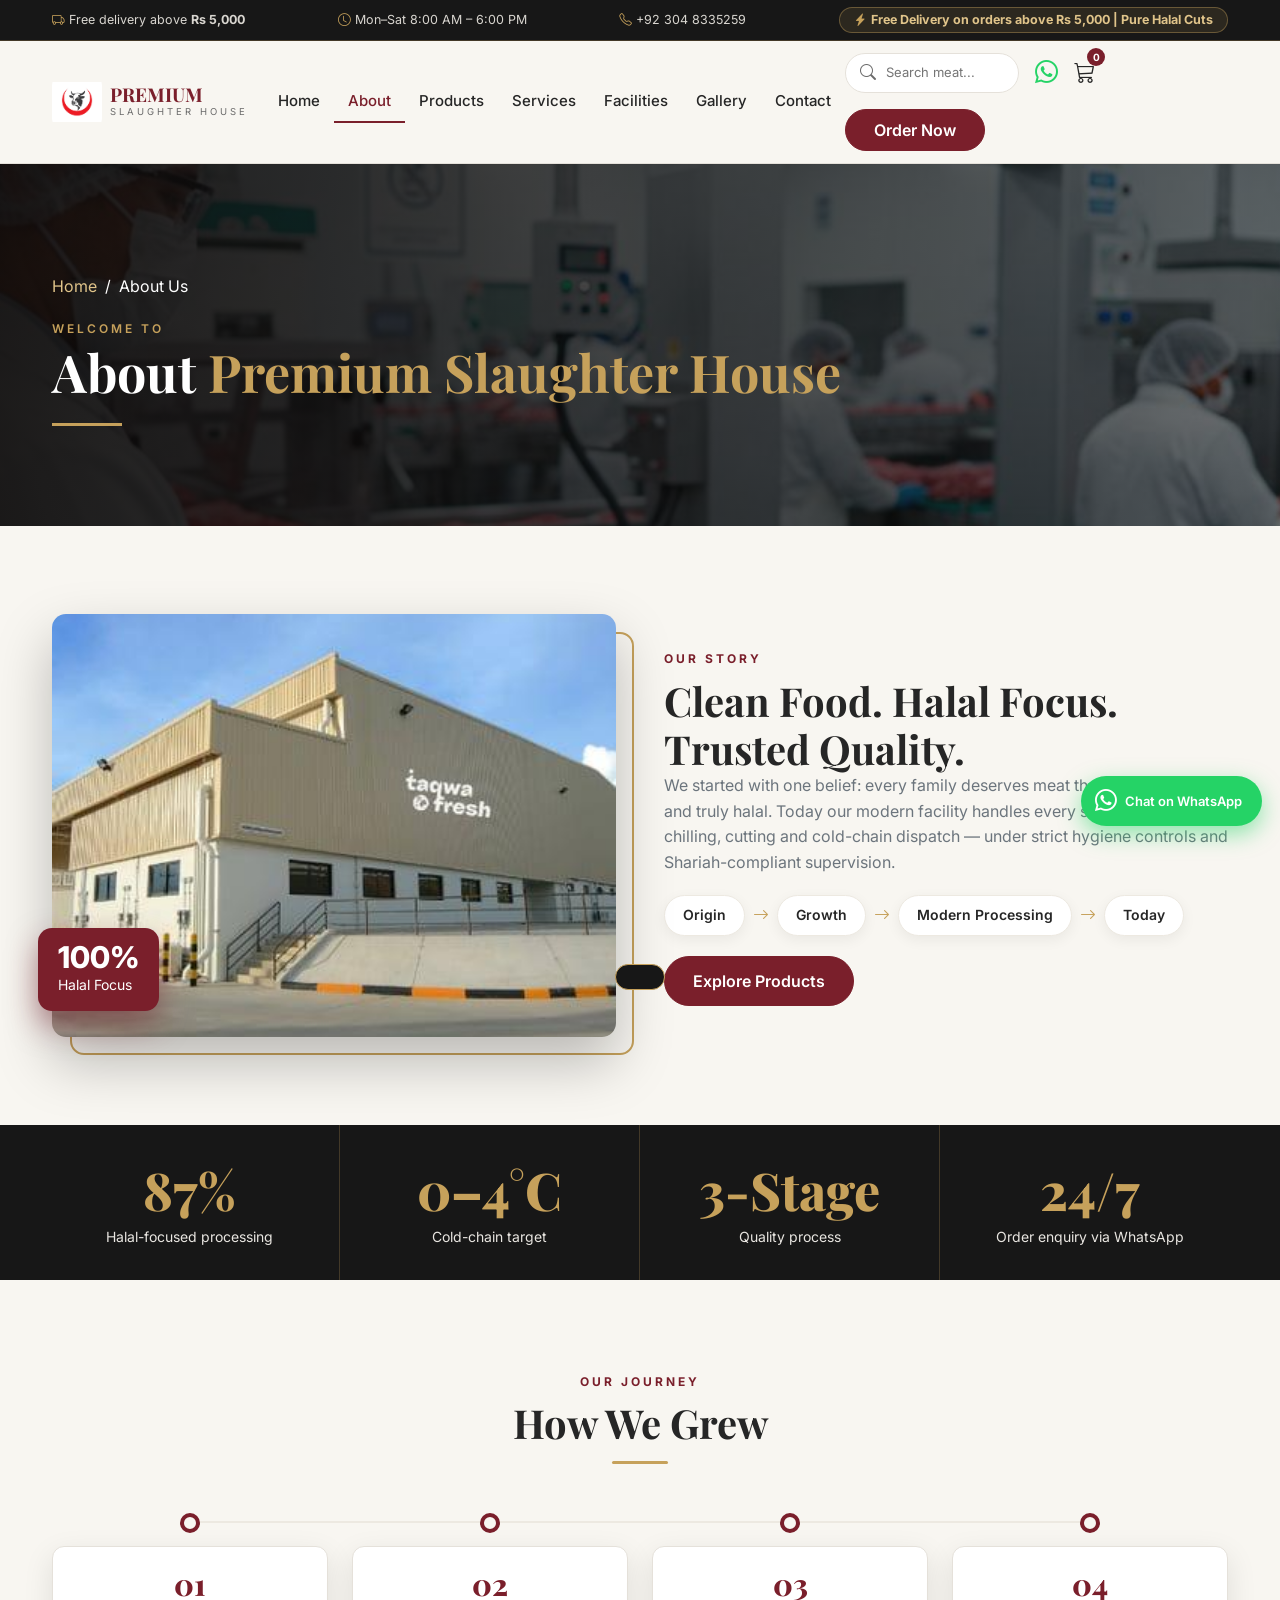
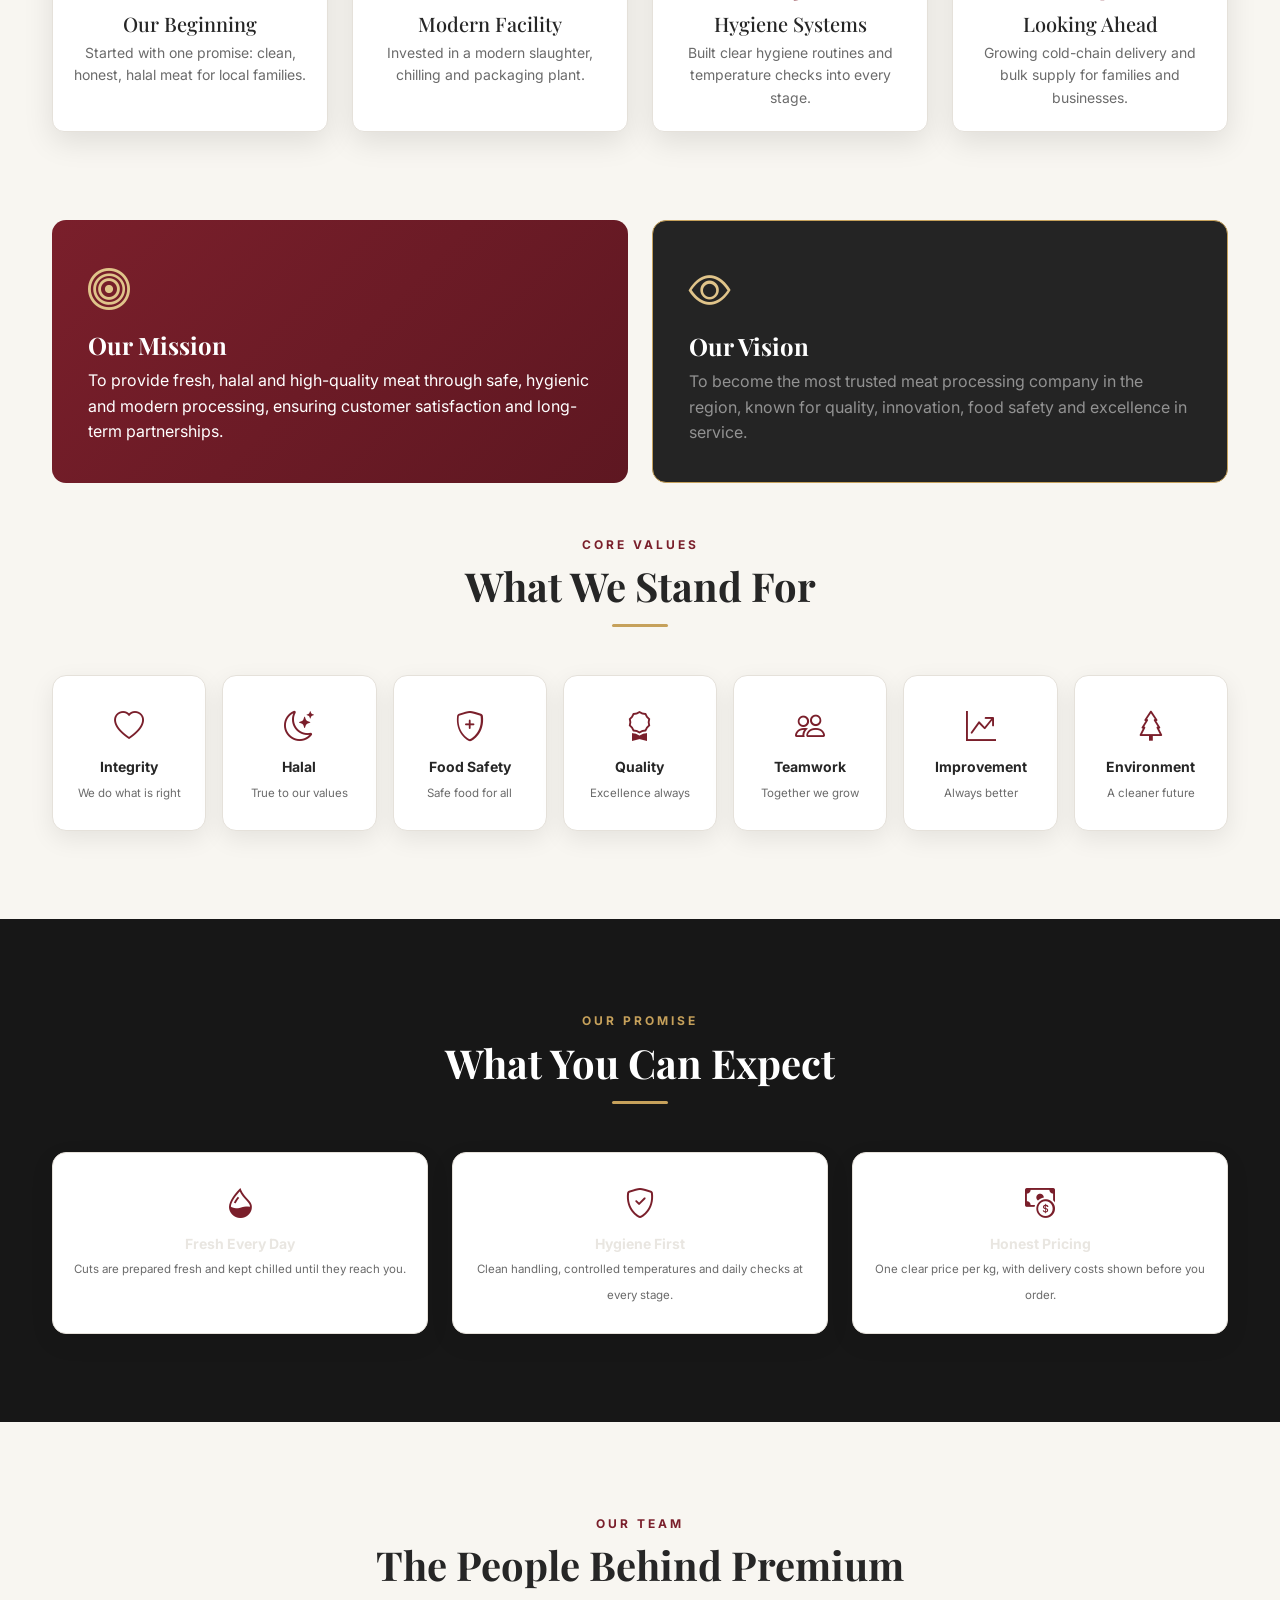
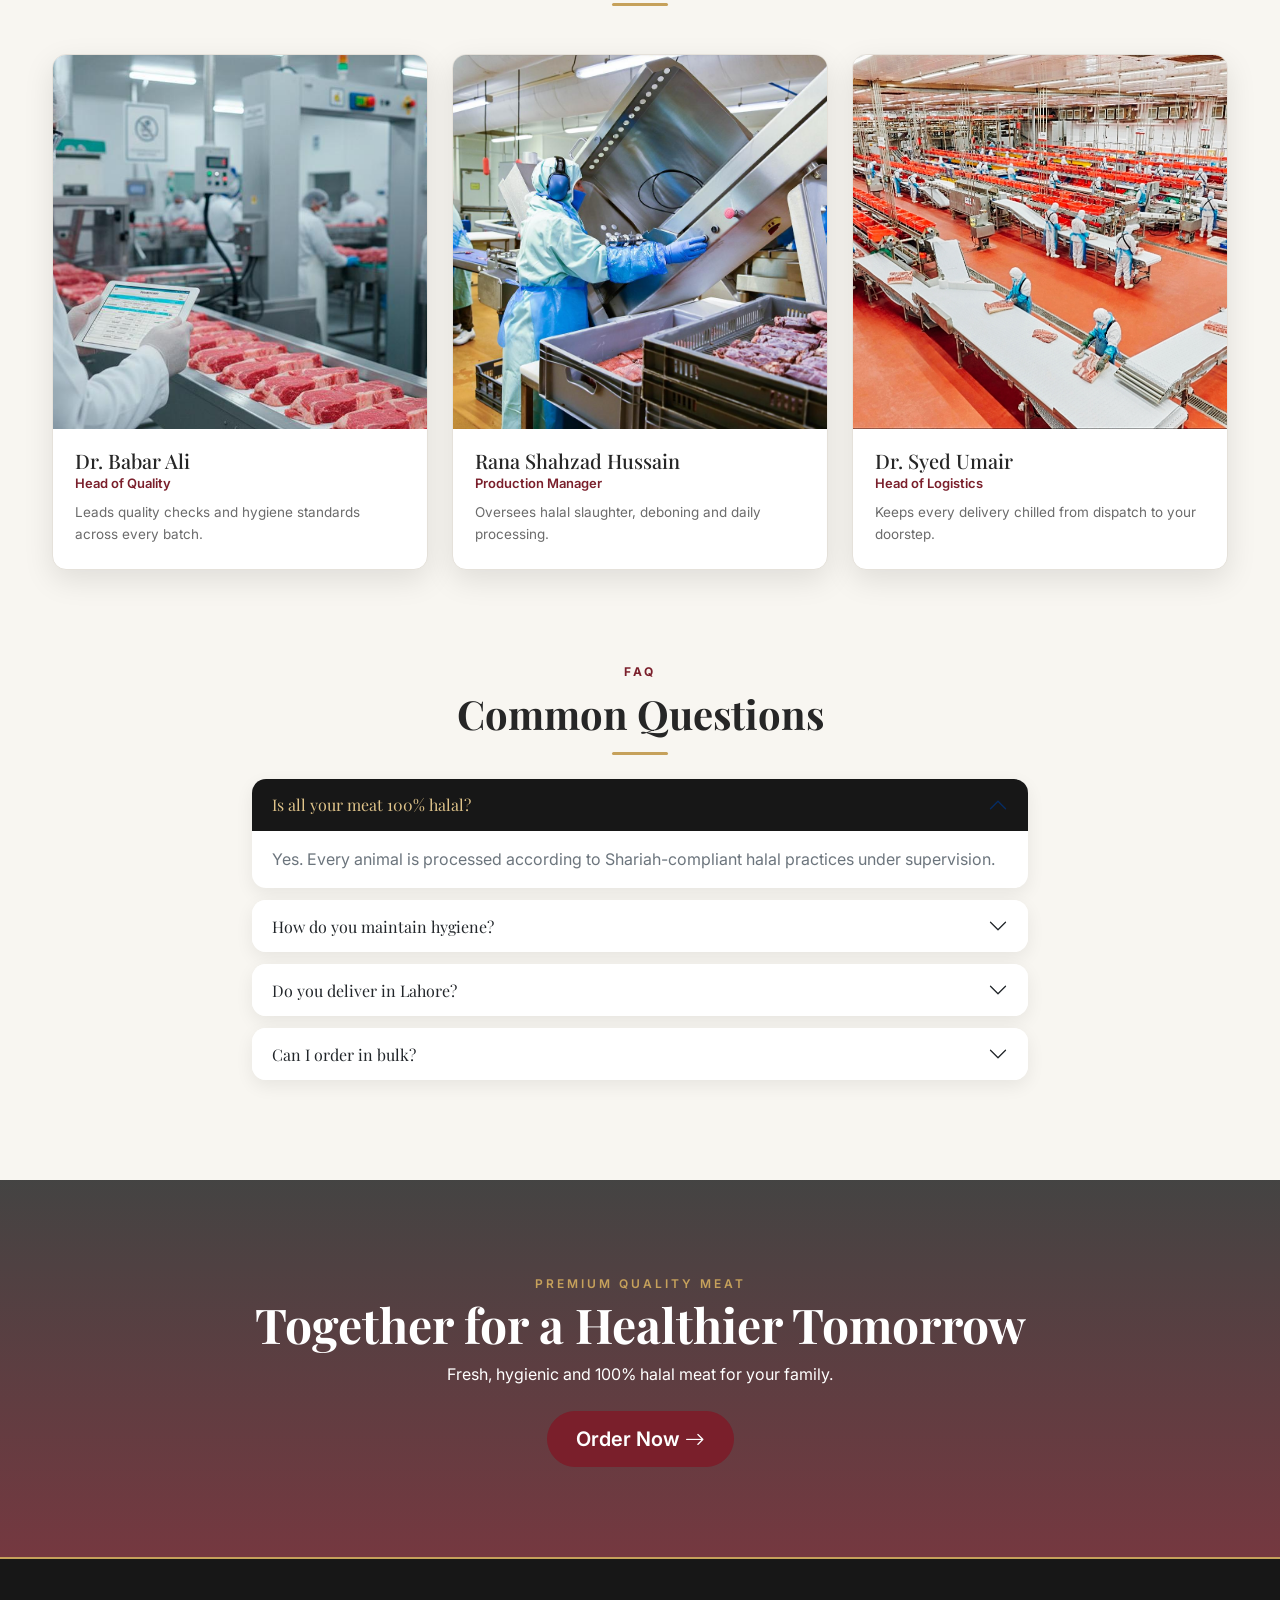
==== commit 6021719b: "Update website from latest attached files" ====
--- a/about.html
+++ b/about.html
@@ -1,17 +1,17 @@
 <!DOCTYPE html>
 <html lang="en"><head>
 <meta charset="UTF-8"><meta name="viewport" content="width=device-width, initial-scale=1.0">
-<meta name="description" content="About Premium Meat: halal meat, modern facilities and hygiene-first processing in Lahore.">
+<meta name="description" content="About Premium Slaughter House: halal meat, modern facilities and hygiene-first processing in Lahore.">
 <meta name="theme-color" content="#171717">
-<meta property="og:type" content="website"><meta property="og:title" content="About Us | Premium Meat"><meta property="og:description" content="About Premium Meat: halal meat, modern facilities and hygiene-first processing in Lahore."><!-- add og:url / canonical with your real deployed address -->
-<title>About Us | Premium Meat</title>
-<link rel="icon" href="images/favicon.svg" type="image/svg+xml">
+<meta property="og:type" content="website"><meta property="og:title" content="About Us | Premium Slaughter House"><meta property="og:description" content="About Premium Slaughter House: halal meat, modern facilities and hygiene-first processing in Lahore."><!-- add og:url / canonical with your real deployed address -->
+<title>About Us | Premium Slaughter House</title>
+<link rel="icon" href="images/favicon.jpg" type="image/jpeg">
 <link rel="preconnect" href="https://cdn.jsdelivr.net" crossorigin>
 <link href="https://cdn.jsdelivr.net/npm/bootstrap@5.3.3/dist/css/bootstrap.min.css" rel="stylesheet">
 <link href="https://cdn.jsdelivr.net/npm/bootstrap-icons@1.11.3/font/bootstrap-icons.min.css" rel="stylesheet">
 <link rel="preconnect" href="https://fonts.googleapis.com"><link rel="preconnect" href="https://fonts.gstatic.com" crossorigin>
 <link href="https://fonts.googleapis.com/css2?family=Inter:wght@400;500;600;700&family=Playfair+Display:wght@600;700&display=swap" rel="stylesheet">
-<link href="css/style.css?v=20261017" rel="stylesheet">
+<link href="css/style.css?v=20261020" rel="stylesheet">
 </head><body>
 <!-- Accessibility: keyboard users can jump straight to the content -->
 <a class="skip" href="#main">Skip to content</a>
@@ -25,7 +25,7 @@
 <!-- ===== SECTION: Navigation Bar ===== -->
 <nav class="navbar navbar-expand-lg sticky-top"><div class="container">
 <!-- Logo + brand name -->
-<a class="navbar-brand d-flex align-items-center gap-2" href="index.html"><img class="logo" src="images/logo.svg" alt="Premium Meat logo" width="44" height="44"><div><div class="brand-t">PREMIUM MEAT</div><div class="brand-s">Fresh Halal Meat</div></div></a>
+<a class="navbar-brand d-flex align-items-center gap-2" href="index.html"><img class="logo" src="images/logo.jpg" alt="Logo"><div><div class="brand-t">PREMIUM</div><div class="brand-s">Slaughter House</div></div></a>
 <!-- Mobile menu button -->
 <button class="navbar-toggler" data-bs-toggle="collapse" data-bs-target="#nv" aria-controls="nv" aria-expanded="false" aria-label="Menu"><span class="tg"></span><span class="tg"></span><span class="tg"></span></button><!-- animated hamburger: turns into X -->
 <!-- Menu links; the current page gets a gold underline (class "active") -->
@@ -36,13 +36,13 @@
 <main id="main"><!-- page content starts here (skip-link target) -->
 
 <!-- ===== SECTION: Page Banner ===== -->
-<section class="phero" style="background-image:linear-gradient(90deg,rgba(14,11,10,.92),rgba(14,11,10,.55)),url('images/quality-team.jpg')"><div class="container position-relative" style="z-index:2"><p class="crumb reveal"><a href="index.html">Home</a> &nbsp;/&nbsp; About Us</p><span class="script reveal">Welcome to</span><h1 class="reveal" data-d="100">About <span style="color:var(--gold)">Premium Meat</span></h1><div class="reveal" data-d="200" style="background:var(--gold);width:70px;height:3px;margin-top:20px"></div></div></section>
+<section class="phero" style="background-image:linear-gradient(90deg,rgba(14,11,10,.92),rgba(14,11,10,.55)),url('images/quality-team.jpg')"><div class="container position-relative" style="z-index:2"><p class="crumb reveal"><a href="index.html">Home</a> &nbsp;/&nbsp; About Us</p><span class="script reveal">Welcome to</span><h1 class="reveal" data-d="100">About <span style="color:var(--gold)">Premium Slaughter House</span></h1><div class="reveal" data-d="200" style="background:var(--gold);width:70px;height:3px;margin-top:20px"></div></div></section>
 <!-- ===== END SECTION: Page Banner ===== -->
 
 <!-- ===== SECTION: Story Banner ===== -->
 <section class="sec"><div class="container"><div class="row g-5 align-items-center">
-<div class="col-lg-6 reveal l"><div class="imgwrap"><img src="images/company-building.jpg" alt="Facility concept (illustrative image)"><div class="exp"><b>100%</b><small>Halal Focus</small></div></div></div>
-<div class="col-lg-6 reveal r"><span class="eyebrow">About the Concept</span><h2 class="sec-title">Clean Food. Halal Focus. Trusted Quality.</h2><p class="text-secondary">Premium Meat is a fictional business concept. It imagines a hygienic, halal-focused meat business that makes it easy to browse cuts, plan an order and send it on WhatsApp.</p><p class="text-secondary">This website demonstrates how that experience could look and work:</p><div class="steps" aria-label="What this website demonstrates"><span>Product catalogue</span><i class="bi bi-arrow-right" aria-hidden="true"></i><span>Cart</span><i class="bi bi-arrow-right" aria-hidden="true"></i><span>Checkout</span><i class="bi bi-arrow-right" aria-hidden="true"></i><span>WhatsApp order</span></div><a href="products.html" class="btn btn-gold">Explore Products</a></div></div></div></section>
+<div class="col-lg-6 reveal l"><div class="imgwrap"><img src="images/company-building.jpg" alt="Facility exterior"><div class="exp"><b>100%</b><small>Halal Focus</small></div></div></div>
+<div class="col-lg-6 reveal r"><span class="eyebrow">Our Story</span><h2 class="sec-title">Clean Food. Halal Focus. Trusted Quality.</h2><p class="text-secondary">We started with one belief: every family deserves meat that is clean, honest and truly halal. Today our modern facility handles every step &mdash; slaughter, chilling, cutting and cold-chain dispatch &mdash; under strict hygiene controls and Shariah-compliant supervision.</p><div class="steps" aria-label="Our story in four steps"><span>Origin</span><i class="bi bi-arrow-right" aria-hidden="true"></i><span>Growth</span><i class="bi bi-arrow-right" aria-hidden="true"></i><span>Modern Processing</span><i class="bi bi-arrow-right" aria-hidden="true"></i><span>Today</span></div><a href="products.html" class="btn btn-gold magnetic">Explore Products</a></div></div></div></section>
 <!-- ===== END SECTION: Story Banner ===== -->
 
 <!-- ===== SECTION: Animated Counter Grid ===== -->
@@ -50,18 +50,18 @@
 <!-- ===== END SECTION: Animated Counter Grid ===== -->
 
 <!-- ===== SECTION: Our Journey - animated timeline (line draws while scrolling; js files) ===== -->
-<section class="sec"><div class="container"><div class="text-center mb-5 reveal"><span class="eyebrow">Project Timeline</span><h2 class="sec-title">How This Website Was Built</h2></div>
-<div class="tlh"><!-- honest timeline: the real steps of building this portfolio website -->
-<div class="ti reveal" data-d="0"><span class="yr">01</span><h3 class="h5">Concept &amp; Brand</h3><p>Defined the business concept, colour palette and typography.</p></div>
-<div class="ti reveal" data-d="250"><span class="yr">02</span><h3 class="h5">Design &amp; Layout</h3><p>Designed eight responsive pages with Bootstrap and custom CSS.</p></div>
-<div class="ti reveal" data-d="0"><span class="yr">03</span><h3 class="h5">JavaScript Features</h3><p>Built the catalogue, cart, quick view, calculator and WhatsApp ordering.</p></div>
-<div class="ti reveal" data-d="750"><span class="yr">04</span><h3 class="h5">Testing &amp; Polish</h3><p>Tested forms, calculations and layouts, then refined the details.</p></div></div></div></section>
+<section class="sec"><div class="container"><div class="text-center mb-5 reveal"><span class="eyebrow">Our Journey</span><h2 class="sec-title">How We Grew</h2></div>
+<div class="tlh"><!-- milestones without dates (add real years only if they are true) -->
+<div class="ti reveal" data-d="0"><span class="yr">01</span><h3 class="h5">Our Beginning</h3><p>Started with one promise: clean, honest, halal meat for local families.</p></div>
+<div class="ti reveal" data-d="250"><span class="yr">02</span><h3 class="h5">Modern Facility</h3><p>Invested in a modern slaughter, chilling and packaging plant.</p></div>
+<div class="ti reveal" data-d="0"><span class="yr">03</span><h3 class="h5">Hygiene Systems</h3><p>Built clear hygiene routines and temperature checks into every stage.</p></div>
+<div class="ti reveal" data-d="750"><span class="yr">04</span><h3 class="h5">Looking Ahead</h3><p>Growing cold-chain delivery and bulk supply for families and businesses.</p></div></div></div></section>
 <!-- ===== END SECTION: Our Journey - animated timeline (line draws while scrolling; js files) ===== -->
 
 <!-- ===== SECTION: Mission & Vision ===== -->
 <section class="pb-5"><div class="container"><div class="row g-4">
-<div class="col-md-6 reveal l"><div class="mv mv1"><i class="bi bi-bullseye"></i><h3 class="mt-2">Concept Mission</h3><p class="mb-0">To provide fresh, halal and high-quality meat through safe, hygienic and modern processing, ensuring customer satisfaction and long-term partnerships.</p></div></div>
-<div class="col-md-6 reveal r"><div class="mv mv2"><i class="bi bi-eye"></i><h3 class="mt-2">Concept Vision</h3><p class="mb-0 text-white-50">To become the most trusted meat processing company in the region, known for quality, innovation, food safety and excellence in service.</p></div></div></div></div></section>
+<div class="col-md-6 reveal l"><div class="mv mv1"><i class="bi bi-bullseye"></i><h3 class="mt-2">Our Mission</h3><p class="mb-0">To provide fresh, halal and high-quality meat through safe, hygienic and modern processing, ensuring customer satisfaction and long-term partnerships.</p></div></div>
+<div class="col-md-6 reveal r"><div class="mv mv2"><i class="bi bi-eye"></i><h3 class="mt-2">Our Vision</h3><p class="mb-0 text-white-50">To become the most trusted meat processing company in the region, known for quality, innovation, food safety and excellence in service.</p></div></div></div></div></section>
 <!-- ===== END SECTION: Mission & Vision ===== -->
 
 <!-- ===== SECTION: Core Values ===== -->
@@ -73,11 +73,11 @@
 <!-- ===== END SECTION: Our Promise (replaces testimonials - no unverified customer quotes) ===== -->
 
 <!-- ===== SECTION: Our Team ===== -->
-<section class="sec"><div class="container"><div class="text-center mb-5 reveal"><span class="eyebrow">Our Team</span><h2 class="sec-title">The People Behind Premium</h2><p class="sec-sub">Roles shown for this portfolio concept.</p></div><div class="row g-4"><div class="col-md-4 reveal" data-d="0"><!-- team member: Dr. Babar Ali --><article class="tm"><div class="ph"><img src="images/quality-team.jpg" alt="Dr. Babar Ali" loading="lazy" decoding="async" onerror="this.onerror=null;this.src='images/premium-beef.jpg'"><!-- 1:1 photo --><span class="soc" aria-hidden="true"><i class="bi bi-person-badge"></i></span><!-- appears on hover --></div><div class="tm-body"><h3 class="h5">Dr. Babar Ali</h3><!-- name --><div class="role">Head of Quality</div><!-- position --><p>Leads quality checks and hygiene standards across every batch.</p><!-- short description --></div></article></div><div class="col-md-4 reveal" data-d="120"><!-- team member: Rana Shahzad Hussain --><article class="tm"><div class="ph"><img src="images/staff-working2.jpg" alt="Rana Shahzad Hussain" loading="lazy" decoding="async" onerror="this.onerror=null;this.src='images/premium-beef.jpg'"><!-- 1:1 photo --><span class="soc" aria-hidden="true"><i class="bi bi-person-badge"></i></span><!-- appears on hover --></div><div class="tm-body"><h3 class="h5">Rana Shahzad Hussain</h3><!-- name --><div class="role">Production Manager</div><!-- position --><p>Oversees halal processing, deboning and daily production.</p><!-- short description --></div></article></div><div class="col-md-4 reveal" data-d="240"><!-- team member: Dr. Syed Umair --><article class="tm"><div class="ph"><img src="images/staff-working3.jpeg" alt="Dr. Syed Umair" loading="lazy" decoding="async" onerror="this.onerror=null;this.src='images/premium-beef.jpg'"><!-- 1:1 photo --><span class="soc" aria-hidden="true"><i class="bi bi-person-badge"></i></span><!-- appears on hover --></div><div class="tm-body"><h3 class="h5">Dr. Syed Umair</h3><!-- name --><div class="role">Head of Logistics</div><!-- position --><p>Keeps every delivery chilled from dispatch to your doorstep.</p><!-- short description --></div></article></div></div></div></section>
+<section class="sec"><div class="container"><div class="text-center mb-5 reveal"><span class="eyebrow">Our Team</span><h2 class="sec-title">The People Behind Premium</h2></div><div class="row g-4"><div class="col-md-4 reveal" data-d="0"><!-- team member: Dr. Babar Ali --><article class="tm"><div class="ph"><img src="images/quality-team.jpg" alt="Dr. Babar Ali" loading="lazy" decoding="async" onerror="this.onerror=null;this.src='images/premium-beef.jpg'"><!-- 1:1 photo --><span class="soc" aria-hidden="true"><i class="bi bi-person-badge"></i></span><!-- appears on hover --></div><div class="tm-body"><h3 class="h5">Dr. Babar Ali</h3><!-- name --><div class="role">Head of Quality</div><!-- position --><p>Leads quality checks and hygiene standards across every batch.</p><!-- short description --></div></article></div><div class="col-md-4 reveal" data-d="120"><!-- team member: Rana Shahzad Hussain --><article class="tm"><div class="ph"><img src="images/staff-working2.jpg" alt="Rana Shahzad Hussain" loading="lazy" decoding="async" onerror="this.onerror=null;this.src='images/premium-beef.jpg'"><!-- 1:1 photo --><span class="soc" aria-hidden="true"><i class="bi bi-person-badge"></i></span><!-- appears on hover --></div><div class="tm-body"><h3 class="h5">Rana Shahzad Hussain</h3><!-- name --><div class="role">Production Manager</div><!-- position --><p>Oversees halal slaughter, deboning and daily processing.</p><!-- short description --></div></article></div><div class="col-md-4 reveal" data-d="240"><!-- team member: Dr. Syed Umair --><article class="tm"><div class="ph"><img src="images/staff-working3.jpeg" alt="Dr. Syed Umair" loading="lazy" decoding="async" onerror="this.onerror=null;this.src='images/premium-beef.jpg'"><!-- 1:1 photo --><span class="soc" aria-hidden="true"><i class="bi bi-person-badge"></i></span><!-- appears on hover --></div><div class="tm-body"><h3 class="h5">Dr. Syed Umair</h3><!-- name --><div class="role">Head of Logistics</div><!-- position --><p>Keeps every delivery chilled from dispatch to your doorstep.</p><!-- short description --></div></article></div></div></div></section>
 <!-- ===== END SECTION: Our Team ===== -->
 
 <!-- ===== SECTION: FAQ ===== -->
-<section class="sec pt-0"><div class="container"><div class="row justify-content-center"><div class="col-lg-8"><div class="text-center mb-4 reveal"><span class="eyebrow">FAQ</span><h2 class="sec-title">Common Questions</h2></div><div class="accordion reveal" id="faq"><div class="accordion-item"><h2 class="accordion-header"><button class="accordion-button" data-bs-toggle="collapse" data-bs-target="#faq0">Is this a real business?</button></h2><div id="faq0" class="accordion-collapse collapse show" data-bs-parent="#faq"><div class="accordion-body text-secondary">No. Premium Meat is a fictional concept created to demonstrate website design and frontend development.</div></div></div><div class="accordion-item"><h2 class="accordion-header"><button class="accordion-button collapsed" data-bs-toggle="collapse" data-bs-target="#faq1">What does halal-focused processing mean here?</button></h2><div id="faq1" class="accordion-collapse collapse" data-bs-parent="#faq"><div class="accordion-body text-secondary">The concept is built around halal handling, hygiene and chilled storage. It is a design idea, not a certification claim.</div></div></div><div class="accordion-item"><h2 class="accordion-header"><button class="accordion-button collapsed" data-bs-toggle="collapse" data-bs-target="#faq2">How does ordering work?</button></h2><div id="faq2" class="accordion-collapse collapse" data-bs-parent="#faq"><div class="accordion-body text-secondary">You add products to the cart, enter delivery details, and the website prepares an order message that opens in WhatsApp.</div></div></div><div class="accordion-item"><h2 class="accordion-header"><button class="accordion-button collapsed" data-bs-toggle="collapse" data-bs-target="#faq3">Does the website take payments?</button></h2><div id="faq3" class="accordion-collapse collapse" data-bs-parent="#faq"><div class="accordion-body text-secondary">No. The payment options on the order form are illustrative. No payment is processed or verified.</div></div></div></div></div></div></div></section>
+<section class="sec pt-0"><div class="container"><div class="row justify-content-center"><div class="col-lg-8"><div class="text-center mb-4 reveal"><span class="eyebrow">FAQ</span><h2 class="sec-title">Common Questions</h2></div><div class="accordion reveal" id="faq"><div class="accordion-item"><h2 class="accordion-header"><button class="accordion-button" data-bs-toggle="collapse" data-bs-target="#faq0">Is all your meat 100% halal?</button></h2><div id="faq0" class="accordion-collapse collapse show" data-bs-parent="#faq"><div class="accordion-body text-secondary">Yes. Every animal is processed according to Shariah-compliant halal practices under supervision.</div></div></div><div class="accordion-item"><h2 class="accordion-header"><button class="accordion-button collapsed" data-bs-toggle="collapse" data-bs-target="#faq1">How do you maintain hygiene?</button></h2><div id="faq1" class="accordion-collapse collapse" data-bs-parent="#faq"><div class="accordion-body text-secondary">Strict hygiene routines, controlled temperatures and daily checks at every stage of processing, chilling and packaging.</div></div></div><div class="accordion-item"><h2 class="accordion-header"><button class="accordion-button collapsed" data-bs-toggle="collapse" data-bs-target="#faq2">Do you deliver in Lahore?</button></h2><div id="faq2" class="accordion-collapse collapse" data-bs-parent="#faq"><div class="accordion-body text-secondary">Yes, cold-chain packed. Call or WhatsApp +92 304 8335259 to order.</div></div></div><div class="accordion-item"><h2 class="accordion-header"><button class="accordion-button collapsed" data-bs-toggle="collapse" data-bs-target="#faq3">Can I order in bulk?</button></h2><div id="faq3" class="accordion-collapse collapse" data-bs-parent="#faq"><div class="accordion-body text-secondary">Absolutely &mdash; we supply families, restaurants and events. Contact us for custom quantities.</div></div></div></div></div></div></div></section>
 <!-- ===== END SECTION: FAQ ===== -->
 
 <!-- ===== SECTION: Call To Action ===== -->
@@ -87,29 +87,29 @@
 </main><!-- end of page content -->
 <!-- ===== SECTION: Footer ===== -->
 <footer>
-<div class="fnews py-4"><div class="container d-flex flex-wrap align-items-center justify-content-between gap-3"><div><div class="fh mb-0">Need help choosing a cut?</div><small>Tell us what you’re cooking and we’ll help you find the right cut.</small></div><a data-wa data-msg="Hello, I would like help choosing a cut." target="_blank" rel="noopener" class="btn btn-gold py-2">Talk to our team <i class="bi bi-arrow-up-right" aria-hidden="true"></i></a></div></div>
+<div class="fnews py-4"><div class="container d-flex flex-wrap align-items-center justify-content-between gap-3"><div><div class="fh mb-0">Exclusive Offers</div><small>Weekly deals &amp; fresh arrivals, straight to your inbox.</small></div><!-- newsletter band --><form id="newsForm" class="d-flex gap-2" style="min-width:min(100%,380px)"><input type="email" required class="form-control" placeholder="Enter your email" aria-label="Email address"><button class="btn btn-gold py-2">Subscribe</button><!-- same style as the navbar "Order Now" button --></form></div></div>
 <div class="container pt-5 pb-4 fcols"><div class="row g-4">
 <!-- Column 1: brand -->
-<div class="col-lg-4"><div class="d-flex align-items-center gap-2 mb-3"><img src="images/logo.svg" alt="Premium Meat logo" width="48" height="48"><div><div class="brand-t">PREMIUM MEAT</div><div class="brand-s">Fresh Halal Meat</div></div></div><p>Fresh, hygienic, halal-focused premium meat, with simple online ordering through WhatsApp.</p></div>
+<div class="col-lg-4"><div class="d-flex align-items-center gap-2 mb-3"><img src="images/logo.jpg" alt="Premium Slaughter House logo" width="52" height="52" style="object-fit:contain;border-radius:8px"><div><div class="brand-t">PREMIUM</div><div class="brand-s">Slaughter House</div></div></div><p>Fresh, hygienic, halal-focused premium meat, with simple online ordering through WhatsApp.</p></div>
 <!-- Column 2: quick links -->
 <div class="col-6 col-lg-2"><div class="fh">Quick Links</div><a href="index.html">Home</a><a href="about.html">About</a><a href="products.html">Products</a><a href="services.html">Services</a></div>
 <!-- Column 3: explore -->
 <div class="col-6 col-lg-2"><div class="fh">Explore</div><a href="facilities.html">Facilities</a><a href="gallery.html">Gallery</a><a href="contact.html">Contact</a><a href="order.html">Order</a></div>
 <!-- Column 4: contact + demo information -->
-<div class="col-lg-4"><div class="fh">Contact</div><a href="tel:+923048335259"><i class="bi bi-telephone text-warning" aria-hidden="true"></i> +92 304 8335259</a><a data-wa target="_blank" rel="noopener"><i class="bi bi-whatsapp text-warning" aria-hidden="true"></i> Order on WhatsApp</a><div><i class="bi bi-clock text-warning" aria-hidden="true"></i> Mon &ndash; Sat: 8:00 AM &ndash; 6:00 PM</div></div>
+<div class="col-lg-4"><div class="fh">Contact</div><a href="tel:+923048335259"><i class="bi bi-telephone text-warning" aria-hidden="true"></i> +92 304 8335259</a><a data-wa target="_blank" rel="noopener"><i class="bi bi-whatsapp text-warning" aria-hidden="true"></i> Order on WhatsApp</a><a href="mailto:info@premiumslaughterhouse.com"><i class="bi bi-envelope text-warning" aria-hidden="true"></i> info@premiumslaughterhouse.com</a><div><i class="bi bi-clock text-warning" aria-hidden="true"></i> Mon &ndash; Sat: 8:00 AM &ndash; 6:00 PM</div></div>
 </div></div>
 <!-- Copyright row (identical on every page) -->
-<div class="fbottom py-3"><div class="container d-flex flex-wrap justify-content-between gap-2"><span>&copy; 2026 Premium Meat. All Rights Reserved.<br><!-- to link your name to GitHub/portfolio later, wrap it in <a href="YOUR-LINK"> -->Designed &amp; Developed by Khadim Hussain</span><span>Privacy Policy &nbsp;|&nbsp; Terms &amp; Conditions</span></div>
-<div class="container demo-note"><!-- remove this note if the website goes live for a real business --><strong>Portfolio Demonstration:</strong> Premium Meat is a fictional business concept created by Khadim Hussain to demonstrate website design and frontend development. Product information, prices and business details are illustrative. The website does not process online payments; an order is sent as a WhatsApp message.</div></div></footer>
+<div class="fbottom py-3"><div class="container d-flex flex-wrap justify-content-between gap-2"><span>&copy; 2026 Premium Slaughter House. All Rights Reserved.<br><!-- to link your name to GitHub/portfolio later, wrap it in <a href="YOUR-LINK"> -->Designed &amp; Developed by Khadim Hussain</span><span>Privacy Policy &nbsp;|&nbsp; Terms &amp; Conditions</span></div>
+<div class="container demo-note"><!-- remove this note if the website goes live for a real business --><strong>Portfolio Demonstration:</strong> Premium Slaughter House is a fictional business concept created by Khadim Hussain to demonstrate website design and frontend development. Product information, prices and business details are illustrative. The website does not process online payments; an order is sent as a WhatsApp message.</div></div></footer>
 <!-- ===== END SECTION: Footer ===== -->
 <!-- Mobile bottom action bar (phones only): Call / WhatsApp / Cart -->
-<nav class="mbar" aria-label="Quick actions"><a href="tel:+923048335259"><i class="bi bi-telephone" aria-hidden="true"></i>Call</a><a data-wa data-msg="Hello Premium Meat" target="_blank" rel="noopener"><i class="bi bi-whatsapp" aria-hidden="true"></i>WhatsApp</a><a href="order.html"><i class="bi bi-cart3" aria-hidden="true"></i><span>Cart <b id="cartBadgeMobile">0</b></span></a></nav>
+<nav class="mbar" aria-label="Quick actions"><a href="tel:+923048335259"><i class="bi bi-telephone" aria-hidden="true"></i>Call</a><a data-wa data-msg="Hello Premium Slaughter House" target="_blank" rel="noopener"><i class="bi bi-whatsapp" aria-hidden="true"></i>WhatsApp</a><a href="order.html"><i class="bi bi-cart3" aria-hidden="true"></i><span>Cart <b id="cartBadgeMobile">0</b></span></a></nav>
 <!-- Floating WhatsApp button (desktop/tablet) -->
-<a class="wa" data-wa data-msg="Hello Premium Meat, I want to place an order." target="_blank" rel="noopener" aria-label="Chat on WhatsApp"><i class="bi bi-whatsapp" aria-hidden="true"></i><span>Chat on WhatsApp</span></a>
+<a class="wa" data-wa data-msg="Hello Premium Slaughter House, I want to place an order." target="_blank" rel="noopener" aria-label="Chat on WhatsApp"><i class="bi bi-whatsapp" aria-hidden="true"></i><span>Chat on WhatsApp</span></a>
 <!-- Back-to-top button -->
 <button id="toTop" aria-label="Back to top"><i class="bi bi-arrow-up" aria-hidden="true"></i></button><!-- "added to cart" message box (screen readers are told via role=status) --><div id="toast" role="status" aria-live="polite"></div>
 <!-- Bootstrap JS (modals, carousel, accordion, tabs) -->
 <script defer src="https://cdn.jsdelivr.net/npm/bootstrap@5.3.3/dist/js/bootstrap.bundle.min.js"></script>
 <!-- Our scripts: one file per responsibility. "defer" = the page appears first, scripts run after, in this order (config first, main last) -->
 <script defer src="js/config.js"></script><script defer src="js/data.js"></script><script defer src="js/render.js"></script><script defer src="js/ui.js"></script><script defer src="js/cart.js"></script><script defer src="js/products.js"></script><script defer src="js/checkout.js"></script><script defer src="js/calculator.js"></script><script defer src="js/gallery.js"></script><script defer src="js/main.js"></script>
-</body></html>
+</body></html>
--- a/css/style.css
+++ b/css/style.css
@@ -326,7 +326,7 @@
 
 /* ===== 32. LUXURY HERO: huge image, dark overlay, large type, ONE dominant CTA ===== */
 .hero{position:relative;isolation:isolate;min-height:88vh;display:flex;align-items:center;color:#fff;padding:120px 0 150px;overflow:hidden;background:#141414}  /* tall hero; isolate keeps layers behind text */
-.hero::before{content:'';position:absolute;inset:0;z-index:-2;background:url("../images/home/hero-image1.jpg") center/cover}  /* Base hero image; refined by the final visual layer below */
+.hero::before{content:'';position:absolute;inset:0;z-index:-2;background:url("../images/home/hero-image1.jpg") center/cover}  /* ONE hero image (change the path here). No zoom animation = smoother page */  /* image layers (first found wins) with a very slow zoom */
 .hero::after{content:'';position:absolute;inset:0;z-index:-1;background:linear-gradient(rgba(0,0,0,.6),rgba(0,0,0,.6)),linear-gradient(90deg,rgba(14,16,18,.8),rgba(14,16,18,.1) 75%)}  /* dark elegant overlay (rgba(0,0,0,.6) as requested) */
 .hero-eyebrow{display:inline-flex;align-items:center;gap:14px;font-size:12px;letter-spacing:4px;text-transform:uppercase;color:var(--lgold);font-weight:600}  /* small premium eyebrow text */
 .hero-eyebrow::before{content:'';width:46px;height:1px;background:var(--gold)}  /* thin gold line before eyebrow */
@@ -830,160 +830,3 @@
 .fh{color:var(--lgold);font:600 16px 'Playfair Display',serif;margin-bottom:16px}   /* footer column titles (not headings: they are labels) */
 .tlh h3{margin:8px 0 6px}.stg h3{font-size:17px;margin:10px 0}.svc h3{font-size:19px;margin:10px 0 8px}.tm-body h3{margin:0}.certb h3{color:#fff;font-size:18px}  /* same spacing as before */
 .fnews .fh{font-size:18px}                                              /* newsletter band title */
-
-
-/* ##########################################################################
-   v8 VISUAL FIXES (found by looking at real screenshots)
-   ########################################################################## */
-
-/* ===== 79. NAVBAR: never wraps. Search + WhatsApp icon only on wide screens (1400px+) ===== */
-@media(min-width:992px){
-  .nav-tools{flex-wrap:nowrap;flex-shrink:0}                               /* Order Now can no longer drop to a second line */
-  .nsearch,.navwa{display:none}                                            /* laptops: cart + Order Now only */
-  .navbar .nav-link{padding:8px 11px!important}                            /* a little tighter so 7 links + tools fit at 1366px */
-}
-@media(min-width:1400px){.nsearch{display:flex}.navwa{display:inline-block}.nsearch input{width:110px}}   /* big screens: search + WhatsApp icon too */
-
-/* ===== 80. BUTCHER'S GUIDE TABS: no navbar-style underline on the pills ===== */
-.cutnav .nav-link,.cutnav .nav-link:hover,.cutnav .nav-link.active{border-bottom:1px solid rgba(198,161,91,.4)}   /* same border all round */
-.cutnav .nav-link.active{border-color:var(--gold)}
-
-/* ===== 81. PRODUCT NAME: no empty second line (cards still line up because descriptions reserve 2 lines) ===== */
-.pcard .card-title,.pcard .pinfo h5{min-height:0}
-
-/* ===== 82. ORDER SUMMARY ROWS: more room for names ===== */
-.citem img{width:56px;height:56px}.citem .nm{font-size:14.5px;line-height:1.3}.citem .flex-fill{min-width:110px}
-.citem{gap:10px}
-
-/* ===== 83. NUMBERS: Playfair's default old-style digits look uneven ("0-4C", "24/7", "01") - use lining figures ===== */
-h1,h2,h3,h4,h5,.stat b,.tlh .yr,.how .hn,.qv-price,.dealc .nw,.dprice b,.brand-t{font-variant-numeric:lining-nums;font-feature-settings:'lnum' 1}
-
-/* ===== 84. NO HORIZONTAL SCROLLING (found by testing 360 / 390 / 412 / 768 px) ===== */
-html,body{overflow-x:clip}                                                  /* anything that pokes out is clipped, never scrollable */
-@media(max-width:991px){.reveal.l,.reveal.r{transform:translateY(24px)}}    /* sideways slide-in made columns wider than the screen on phones/tablets */
-.cinfo>div{min-width:0}.cinfo .text-secondary{overflow-wrap:anywhere}       /* long e-mail address wraps inside its card */
-footer a,footer div{overflow-wrap:anywhere}                                 /* footer links never push the page wider */
-
-/* ===== 85. CONTACT: the map is secondary (smaller than the info + form) ===== */
-.mapbox{min-height:240px;height:260px}.mapbox iframe{min-height:240px;height:100%}   /* compact illustrative map */
-.sec-sub.mb-3{margin-top:0}
-
-/* ===== 86. LEFT-ALIGNED SECTION TITLES: breathing room before the paragraph ===== */
-.row .sec-title{margin-bottom:14px}
-.text-center .sec-title{margin-bottom:0}
-
-/* ##########################################################################
-   v9 REBRAND: "Premium Meat" - SVG monogram logo + new wordmark
-   ########################################################################## */
-.navbar .logo{width:44px;height:44px;border-radius:0;object-fit:contain}   /* SVG monogram logo */
-.brand-t{font-size:17px;letter-spacing:1.5px;white-space:nowrap}           /* "PREMIUM MEAT" */
-.brand-s{font-size:9px;letter-spacing:2.4px;white-space:nowrap}            /* "Fresh Halal Meat" */
-@media(min-width:992px) and (max-width:1199px){.brand-s{display:none}.navbar .nav-link{padding:8px 8px!important;font-size:14px}}   /* tighter on small laptops so nothing wraps */
-
-/* ===== 87. EDITORIAL POLISH: consistent, calm presentation across all pages ===== */
-:root{
-  --cream:#F7F5F0;
-  --sand:#EAE5DC;
-  --burgundy:#681D2A;
-  --wine:#4F1420;
-  --border:#E4DED4;
-  --radius-lg:16px;
-  --section-y:clamp(56px,7vw,96px);
-}
-body{background:#FBFAF7;color:#292722;line-height:1.7}
-.ann{background:#201D1A;border-bottom:1px solid rgba(255,255,255,.1);padding:8px 0;font-size:12px;letter-spacing:.02em}
-.ann .tick{background:transparent;border:0;border-left:1px solid rgba(255,255,255,.2);border-radius:0;color:#e6d3aa;padding:0 0 0 14px}
-.navbar,.navbar.scrolled{background:rgba(251,250,247,.97);backdrop-filter:blur(14px);-webkit-backdrop-filter:blur(14px);border-bottom:1px solid rgba(38,33,29,.09);box-shadow:0 8px 28px rgba(29,24,20,.04);padding:11px 0}
-.navbar .container{max-width:1320px}
-.navbar .logo{width:46px;height:46px}
-.brand-t{font-size:16px;letter-spacing:.11em;color:#681D2A}
-.brand-s{font-size:9px;letter-spacing:.2em;color:#756b61}
-.navbar .nav-link{font-size:13px;letter-spacing:.015em;padding:9px 10px!important;color:#3d3832!important}
-.navbar .nav-link.active{color:#681D2A!important;border-bottom-color:#681D2A}
-.navbar .nav-link:hover{color:#681D2A!important}
-.navbar .btn-gold{border-radius:5px;background:#681D2A;color:#fff;padding:10px 18px!important;letter-spacing:.02em}
-.navbar .btn-gold:hover{background:#4F1420;color:#fff}
-.hero{min-height:min(760px,82vh);padding:clamp(96px,12vw,160px) 0 clamp(112px,13vw,170px);background:#241e1a}
-.hero::before{background-image:url("../images/home/hero-image.jpg");background-position:center 54%;transform:scale(1.01)}
-.hero::after{background:linear-gradient(90deg,rgba(22,19,16,.82) 0%,rgba(22,19,16,.62) 43%,rgba(22,19,16,.08) 100%),linear-gradient(0deg,rgba(22,19,16,.28),transparent 45%)}
-.hero .container{max-width:1320px}
-.hero .col-lg-8{max-width:760px}
-.hero-eyebrow{font-size:11px;letter-spacing:.24em;color:#e1c588}
-.hero h1{font-size:clamp(46px,6vw,78px);line-height:1.04;max-width:740px;margin:25px 0 22px;letter-spacing:-.035em}
-.hero h1 em{color:#e4c889}
-.hero p.lead2{max-width:540px;font-size:17px;color:rgba(255,255,255,.82);line-height:1.8}
-.hero .hero-sub{font-size:12px;letter-spacing:.14em;text-transform:uppercase;color:#f0e7d4}
-.hero-cta{gap:26px;align-items:center}
-.hero .btn-gold{border-radius:4px;background:#e2c583;color:#211a12;padding:14px 24px;font-weight:700;box-shadow:none}
-.hero .btn-gold:hover{background:#f1d99f;color:#211a12;transform:translateY(-2px)}
-.link-sec{font-size:14px;border-bottom:1px solid rgba(255,255,255,.6);padding:7px 0;color:#fff}
-.link-sec:hover{color:#e4c889;border-color:#e4c889}
-.strip{margin-top:-46px}
-.strip .box{border:1px solid rgba(44,36,29,.09);border-radius:12px;background:#fff;box-shadow:0 18px 48px rgba(35,27,19,.08);padding:15px 20px}
-.strip .it{font-size:12px;letter-spacing:.015em;gap:8px}
-.strip .ic{width:34px;height:34px;background:#f5f0e7;border-radius:50%;font-size:15px}
-.sec-title{font-size:clamp(30px,3.4vw,44px);letter-spacing:-.025em;color:#29231f}
-.eyebrow{letter-spacing:.19em;font-size:10px;color:#8a4e42}
-.text-center>.sec-title::after{width:38px;height:2px;margin:13px auto 0;background:#b28e53}
-.sec-sub{color:#716b64;max-width:620px;margin:12px auto 0;line-height:1.75}
-.sec{position:relative}
-.catc{border-radius:12px;box-shadow:none;aspect-ratio:4/4.7}
-.catc::after{background:linear-gradient(180deg,rgba(0,0,0,.02) 25%,rgba(0,0,0,.76) 100%)}
-.catc .cc{padding:22px;transform:none}
-.catc h3{font-size:25px}
-.catc small{font-size:12px}
-.catc .go{opacity:1;color:#e4c889;font-size:12px;letter-spacing:.04em;text-transform:uppercase}
-.pcard,.svc,.val,.stg,.certb,.fcard,.tm,.dealc,.bp,.panel,.tlh .ti{border-color:rgba(41,35,31,.1);border-radius:14px}
-.pcard{box-shadow:0 5px 20px rgba(36,28,20,.055)}
-.pcard:hover{transform:translateY(-5px);box-shadow:0 18px 36px rgba(36,28,20,.11)}
-.pimg img{transition:transform .55s cubic-bezier(.2,.7,.2,1)}
-.pinfo{padding:18px 19px 20px}
-.pinfo p{line-height:1.55}
-.chip{border:1px solid #e6dfd5;background:#fff;color:#4b443c;box-shadow:none;padding:8px 17px}
-.chip.on,.chip.active{background:#681D2A;border-color:#681D2A;color:#fff}
-.btn-gold,.btn-crim{border-radius:4px;padding:12px 21px}
-.btn-wa{border-radius:4px}
-.cutsec{background:linear-gradient(130deg,#211e1b,#2d2520)}
-.cutbox{border-radius:14px;background:rgba(255,255,255,.045);border-color:rgba(226,197,131,.22)}
-.cutnav .nav-link{font-size:13px;letter-spacing:.02em}
-.dealc{border-radius:14px;overflow:hidden}
-.how li{border-radius:12px;box-shadow:0 5px 20px rgba(36,28,20,.045)}
-.how .hn{background:#681D2A}
-.more{background:linear-gradient(180deg,#f1eee7,#fbfaf7)}
-.imgwrap img{border-radius:12px;box-shadow:0 20px 45px rgba(32,25,19,.16)}
-.imgwrap::before{border-color:#bc9b60;border-radius:12px}
-.appstrip{border-radius:12px;background:linear-gradient(110deg,#241f1b,#4f1420);border:1px solid rgba(226,197,131,.36);padding:clamp(28px,5vw,50px)}
-footer{border-top:1px solid rgba(226,197,131,.35)}
-.fnews{background:#29231f}
-.fnews .btn-gold{border-radius:4px}
-.fnews .form-control{border-radius:4px}
-.demo-note{color:#a8a199}
-.phero{background-attachment:scroll;background-position:center 46%;padding:clamp(86px,10vw,136px) 0 clamp(78px,9vw,118px)}
-.phero::before{content:"";position:absolute;inset:0;background:linear-gradient(90deg,rgba(26,21,18,.82),rgba(26,21,18,.38));pointer-events:none}
-.phero>.container{position:relative;z-index:1}
-.phero h1{font-size:clamp(38px,5vw,62px);letter-spacing:-.025em}
-.crumb{font-size:13px;color:rgba(255,255,255,.75)}
-.mbar{box-shadow:0 -8px 24px rgba(23,18,13,.1);border-top:1px solid rgba(255,255,255,.08)}
-.wa{border-radius:4px;animation:none;box-shadow:0 8px 20px rgba(0,0,0,.18)}
-::selection{background:#681D2A;color:#fff}
-:focus-visible{outline:3px solid rgba(177,139,75,.75)!important;outline-offset:3px}
-@media(max-width:991px){
-  .navbar-collapse{background:#fbfaf7;border:1px solid var(--border);border-radius:0 0 12px 12px;box-shadow:0 14px 28px rgba(29,24,20,.08);padding:8px 15px 16px}
-  .navbar-collapse.show .nav-link{border-bottom:1px solid rgba(38,33,29,.07);padding:11px 4px!important}
-  .hero{min-height:76vh;padding:104px 0 160px}
-  .hero::after{background:linear-gradient(90deg,rgba(22,19,16,.78),rgba(22,19,16,.42)),linear-gradient(0deg,rgba(22,19,16,.25),transparent)}
-}
-@media(max-width:575px){
-  .ann .tick{display:none}
-  .hero{min-height:76svh;padding:88px 0 160px;background-position:center}
-  .hero::before{background-position:58% center}
-  .hero::after{background:linear-gradient(90deg,rgba(22,19,16,.78),rgba(22,19,16,.43)),linear-gradient(0deg,rgba(22,19,16,.32),transparent)}
-  .hero h1{font-size:clamp(42px,12vw,58px);margin:20px 0 16px}
-  .hero p.lead2{font-size:15px}
-  .hero-cta{align-items:flex-start;flex-direction:column;gap:14px}
-  .strip{margin-top:-34px}
-  .strip .box{padding:12px 8px}
-  .strip .it{font-size:11px}
-  .sec-title{font-size:31px}
-}
-@media(prefers-reduced-motion:reduce){html{scroll-behavior:auto}.hero::before,.pimg img,.catc img{transform:none!important}}
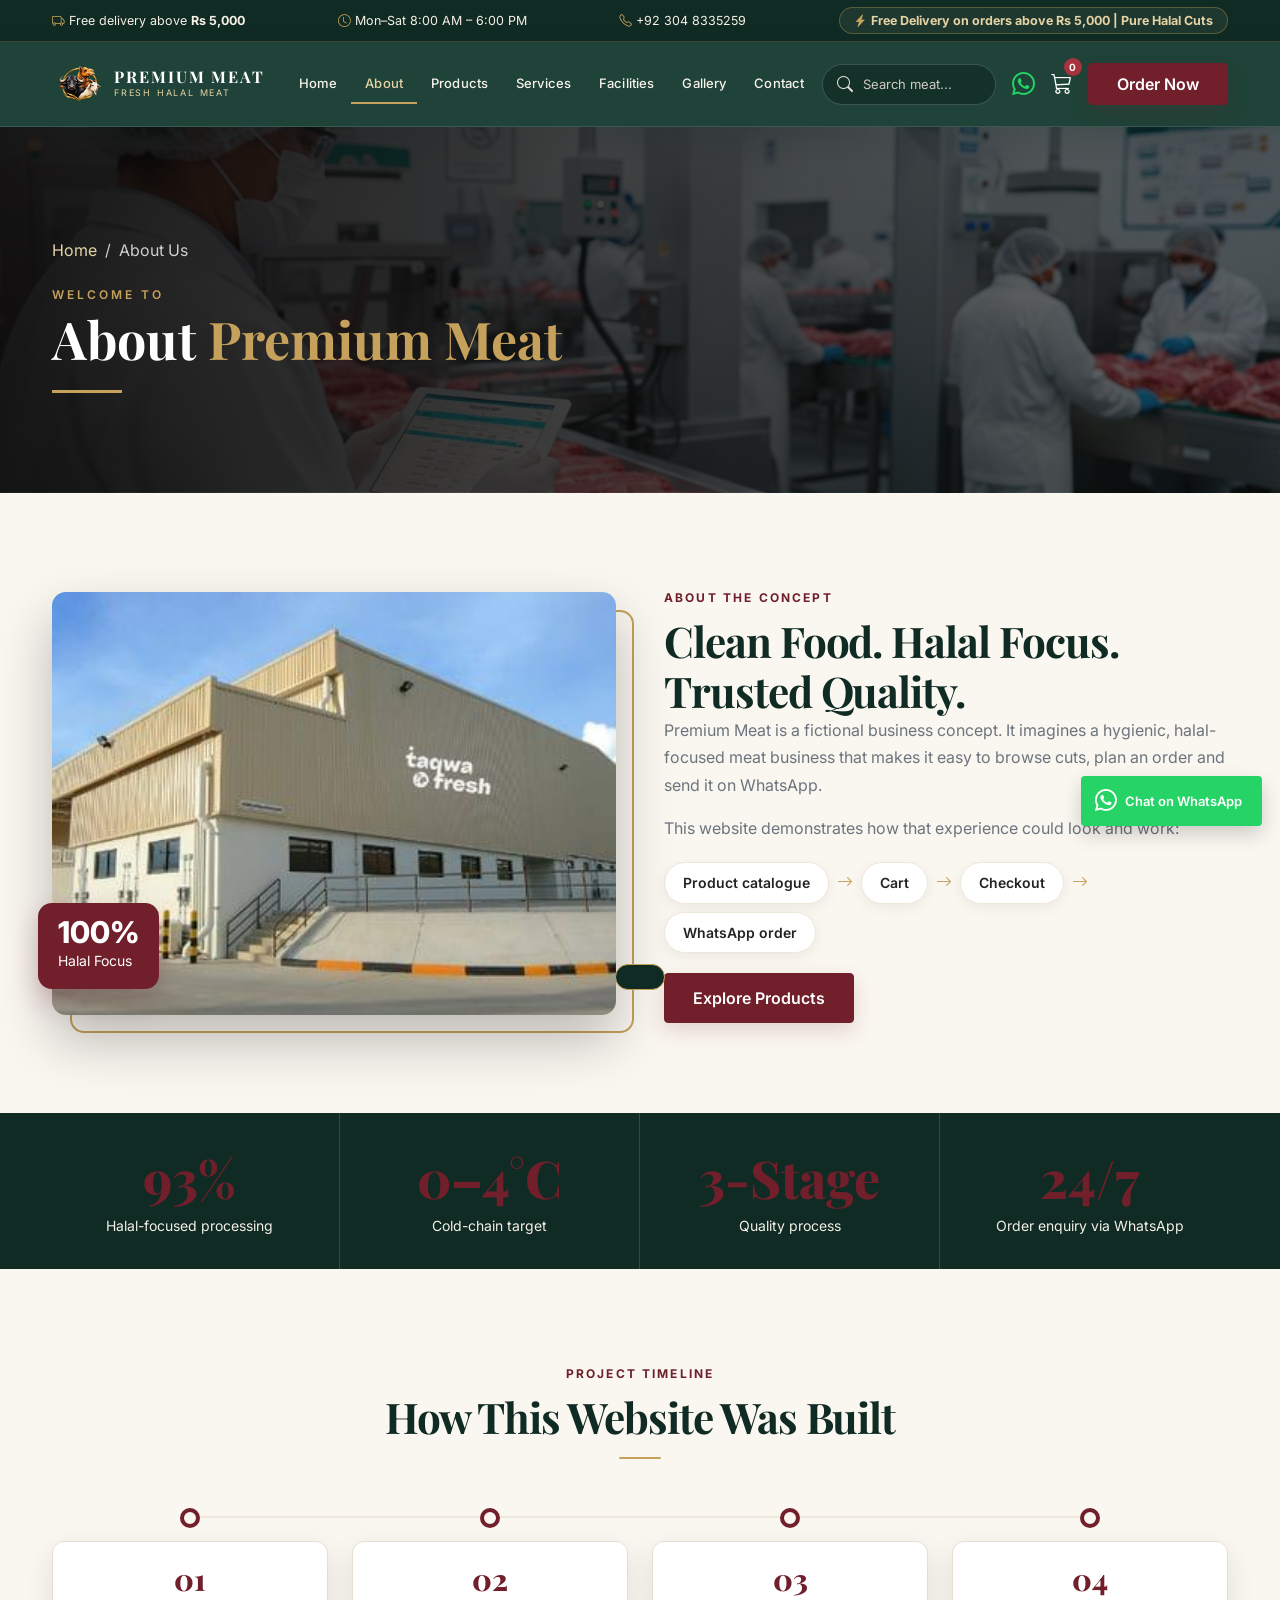
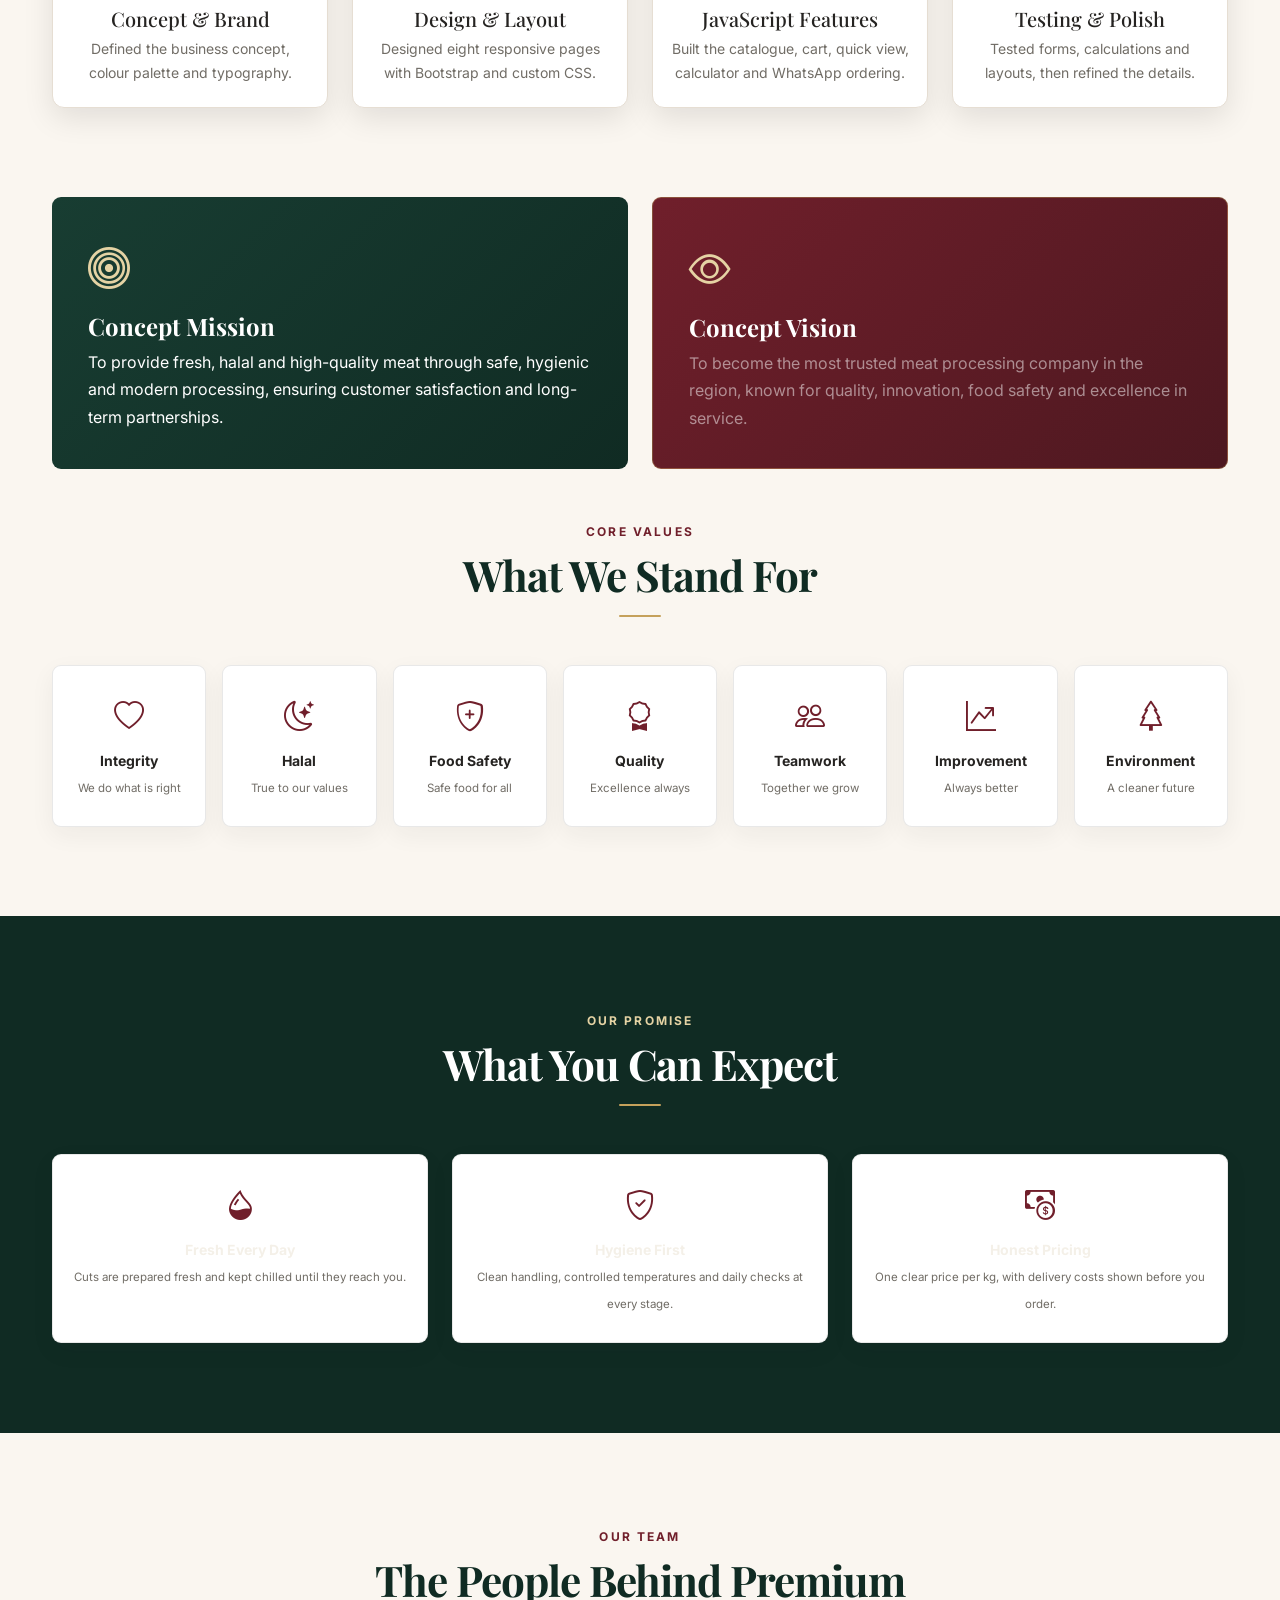
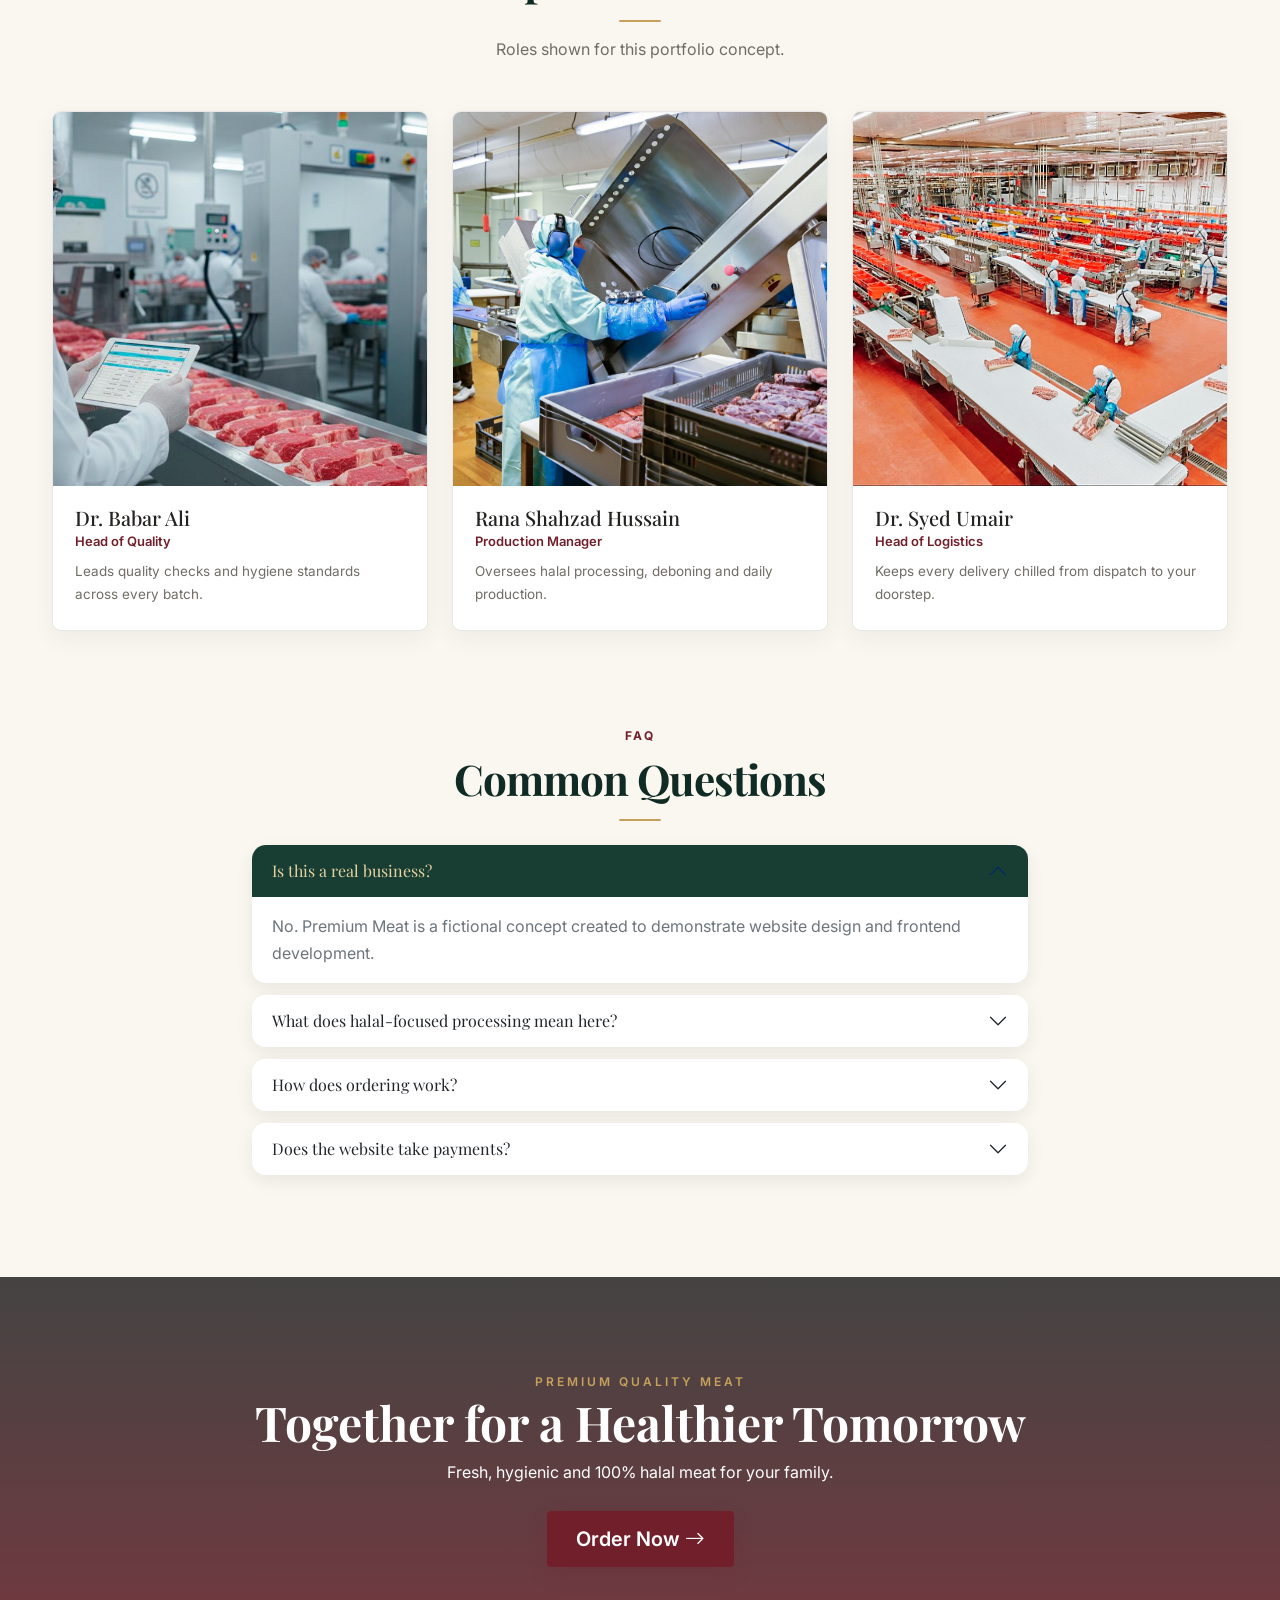
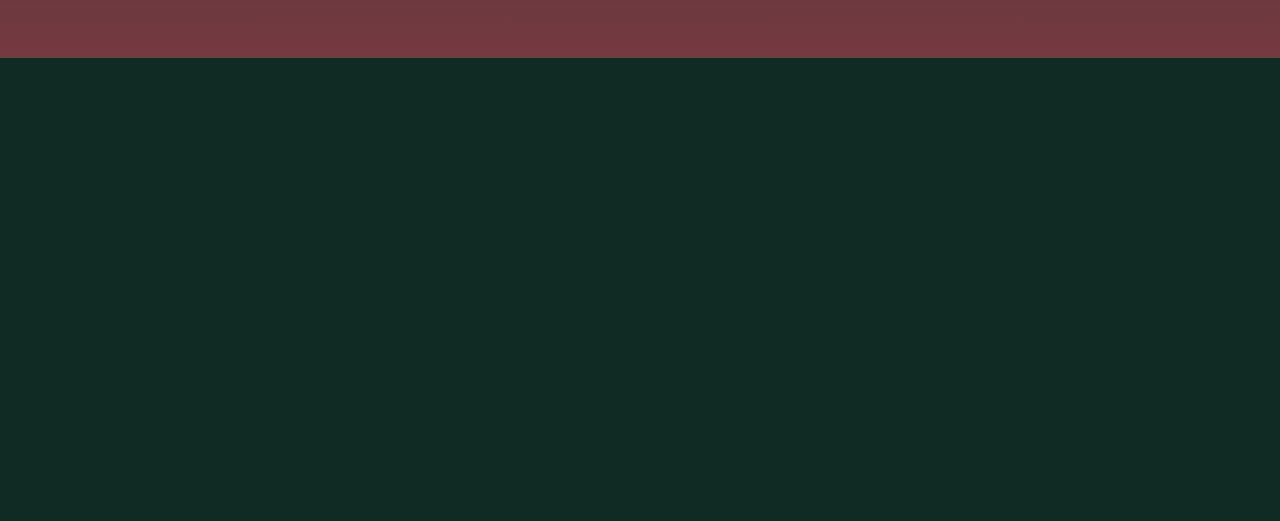
==== commit 1538095a: "Update website from latest attached files" ====
--- a/about.html
+++ b/about.html
@@ -1,17 +1,18 @@
 <!DOCTYPE html>
 <html lang="en"><head>
 <meta charset="UTF-8"><meta name="viewport" content="width=device-width, initial-scale=1.0">
-<meta name="description" content="About Premium Slaughter House: halal meat, modern facilities and hygiene-first processing in Lahore.">
+<meta name="description" content="About Premium Meat: halal meat, modern facilities and hygiene-first processing in Lahore.">
 <meta name="theme-color" content="#171717">
-<meta property="og:type" content="website"><meta property="og:title" content="About Us | Premium Slaughter House"><meta property="og:description" content="About Premium Slaughter House: halal meat, modern facilities and hygiene-first processing in Lahore."><!-- add og:url / canonical with your real deployed address -->
-<title>About Us | Premium Slaughter House</title>
-<link rel="icon" href="images/favicon.jpg" type="image/jpeg">
+<meta property="og:type" content="website"><meta property="og:title" content="About Us | Premium Meat"><meta property="og:description" content="About Premium Meat: halal meat, modern facilities and hygiene-first processing in Lahore."><!-- add og:url / canonical with your real deployed address -->
+<title>About Us | Premium Meat</title>
+<link rel="icon" href="images/favicon.svg" type="image/svg+xml">
 <link rel="preconnect" href="https://cdn.jsdelivr.net" crossorigin>
 <link href="https://cdn.jsdelivr.net/npm/bootstrap@5.3.3/dist/css/bootstrap.min.css" rel="stylesheet">
 <link href="https://cdn.jsdelivr.net/npm/bootstrap-icons@1.11.3/font/bootstrap-icons.min.css" rel="stylesheet">
 <link rel="preconnect" href="https://fonts.googleapis.com"><link rel="preconnect" href="https://fonts.gstatic.com" crossorigin>
 <link href="https://fonts.googleapis.com/css2?family=Inter:wght@400;500;600;700&family=Playfair+Display:wght@600;700&display=swap" rel="stylesheet">
-<link href="css/style.css?v=20261020" rel="stylesheet">
+<link href="css/style.css?v=20261026" rel="stylesheet">
+<link href="css/premium-theme.css" rel="stylesheet">
 </head><body>
 <!-- Accessibility: keyboard users can jump straight to the content -->
 <a class="skip" href="#main">Skip to content</a>
@@ -25,7 +26,7 @@
 <!-- ===== SECTION: Navigation Bar ===== -->
 <nav class="navbar navbar-expand-lg sticky-top"><div class="container">
 <!-- Logo + brand name -->
-<a class="navbar-brand d-flex align-items-center gap-2" href="index.html"><img class="logo" src="images/logo.jpg" alt="Logo"><div><div class="brand-t">PREMIUM</div><div class="brand-s">Slaughter House</div></div></a>
+<a class="navbar-brand d-flex align-items-center gap-2" href="index.html"><img class="logo" src="images/logo-optimized.png" alt="Premium Meat logo" width="44" height="44"><div><div class="brand-t">PREMIUM MEAT</div><div class="brand-s">Fresh Halal Meat</div></div></a>
 <!-- Mobile menu button -->
 <button class="navbar-toggler" data-bs-toggle="collapse" data-bs-target="#nv" aria-controls="nv" aria-expanded="false" aria-label="Menu"><span class="tg"></span><span class="tg"></span><span class="tg"></span></button><!-- animated hamburger: turns into X -->
 <!-- Menu links; the current page gets a gold underline (class "active") -->
@@ -36,13 +37,13 @@
 <main id="main"><!-- page content starts here (skip-link target) -->
 
 <!-- ===== SECTION: Page Banner ===== -->
-<section class="phero" style="background-image:linear-gradient(90deg,rgba(14,11,10,.92),rgba(14,11,10,.55)),url('images/quality-team.jpg')"><div class="container position-relative" style="z-index:2"><p class="crumb reveal"><a href="index.html">Home</a> &nbsp;/&nbsp; About Us</p><span class="script reveal">Welcome to</span><h1 class="reveal" data-d="100">About <span style="color:var(--gold)">Premium Slaughter House</span></h1><div class="reveal" data-d="200" style="background:var(--gold);width:70px;height:3px;margin-top:20px"></div></div></section>
+<section class="phero" style="background-image:linear-gradient(90deg,rgba(14,11,10,.92),rgba(14,11,10,.55)),url('images/quality-team.jpg')"><div class="container position-relative" style="z-index:2"><p class="crumb reveal"><a href="index.html">Home</a> &nbsp;/&nbsp; About Us</p><span class="script reveal">Welcome to</span><h1 class="reveal" data-d="100">About <span style="color:var(--gold)">Premium Meat</span></h1><div class="reveal" data-d="200" style="background:var(--gold);width:70px;height:3px;margin-top:20px"></div></div></section>
 <!-- ===== END SECTION: Page Banner ===== -->
 
 <!-- ===== SECTION: Story Banner ===== -->
 <section class="sec"><div class="container"><div class="row g-5 align-items-center">
-<div class="col-lg-6 reveal l"><div class="imgwrap"><img src="images/company-building.jpg" alt="Facility exterior"><div class="exp"><b>100%</b><small>Halal Focus</small></div></div></div>
-<div class="col-lg-6 reveal r"><span class="eyebrow">Our Story</span><h2 class="sec-title">Clean Food. Halal Focus. Trusted Quality.</h2><p class="text-secondary">We started with one belief: every family deserves meat that is clean, honest and truly halal. Today our modern facility handles every step &mdash; slaughter, chilling, cutting and cold-chain dispatch &mdash; under strict hygiene controls and Shariah-compliant supervision.</p><div class="steps" aria-label="Our story in four steps"><span>Origin</span><i class="bi bi-arrow-right" aria-hidden="true"></i><span>Growth</span><i class="bi bi-arrow-right" aria-hidden="true"></i><span>Modern Processing</span><i class="bi bi-arrow-right" aria-hidden="true"></i><span>Today</span></div><a href="products.html" class="btn btn-gold magnetic">Explore Products</a></div></div></div></section>
+<div class="col-lg-6 reveal l"><div class="imgwrap"><img src="images/company-building.jpg" alt="Facility concept (illustrative image)"><div class="exp"><b>100%</b><small>Halal Focus</small></div></div></div>
+<div class="col-lg-6 reveal r"><span class="eyebrow">About the Concept</span><h2 class="sec-title">Clean Food. Halal Focus. Trusted Quality.</h2><p class="text-secondary">Premium Meat is a fictional business concept. It imagines a hygienic, halal-focused meat business that makes it easy to browse cuts, plan an order and send it on WhatsApp.</p><p class="text-secondary">This website demonstrates how that experience could look and work:</p><div class="steps" aria-label="What this website demonstrates"><span>Product catalogue</span><i class="bi bi-arrow-right" aria-hidden="true"></i><span>Cart</span><i class="bi bi-arrow-right" aria-hidden="true"></i><span>Checkout</span><i class="bi bi-arrow-right" aria-hidden="true"></i><span>WhatsApp order</span></div><a href="products.html" class="btn btn-gold">Explore Products</a></div></div></div></section>
 <!-- ===== END SECTION: Story Banner ===== -->
 
 <!-- ===== SECTION: Animated Counter Grid ===== -->
@@ -50,18 +51,18 @@
 <!-- ===== END SECTION: Animated Counter Grid ===== -->
 
 <!-- ===== SECTION: Our Journey - animated timeline (line draws while scrolling; js files) ===== -->
-<section class="sec"><div class="container"><div class="text-center mb-5 reveal"><span class="eyebrow">Our Journey</span><h2 class="sec-title">How We Grew</h2></div>
-<div class="tlh"><!-- milestones without dates (add real years only if they are true) -->
-<div class="ti reveal" data-d="0"><span class="yr">01</span><h3 class="h5">Our Beginning</h3><p>Started with one promise: clean, honest, halal meat for local families.</p></div>
-<div class="ti reveal" data-d="250"><span class="yr">02</span><h3 class="h5">Modern Facility</h3><p>Invested in a modern slaughter, chilling and packaging plant.</p></div>
-<div class="ti reveal" data-d="0"><span class="yr">03</span><h3 class="h5">Hygiene Systems</h3><p>Built clear hygiene routines and temperature checks into every stage.</p></div>
-<div class="ti reveal" data-d="750"><span class="yr">04</span><h3 class="h5">Looking Ahead</h3><p>Growing cold-chain delivery and bulk supply for families and businesses.</p></div></div></div></section>
+<section class="sec"><div class="container"><div class="text-center mb-5 reveal"><span class="eyebrow">Project Timeline</span><h2 class="sec-title">How This Website Was Built</h2></div>
+<div class="tlh"><!-- honest timeline: the real steps of building this portfolio website -->
+<div class="ti reveal" data-d="0"><span class="yr">01</span><h3 class="h5">Concept &amp; Brand</h3><p>Defined the business concept, colour palette and typography.</p></div>
+<div class="ti reveal" data-d="250"><span class="yr">02</span><h3 class="h5">Design &amp; Layout</h3><p>Designed eight responsive pages with Bootstrap and custom CSS.</p></div>
+<div class="ti reveal" data-d="0"><span class="yr">03</span><h3 class="h5">JavaScript Features</h3><p>Built the catalogue, cart, quick view, calculator and WhatsApp ordering.</p></div>
+<div class="ti reveal" data-d="750"><span class="yr">04</span><h3 class="h5">Testing &amp; Polish</h3><p>Tested forms, calculations and layouts, then refined the details.</p></div></div></div></section>
 <!-- ===== END SECTION: Our Journey - animated timeline (line draws while scrolling; js files) ===== -->
 
 <!-- ===== SECTION: Mission & Vision ===== -->
 <section class="pb-5"><div class="container"><div class="row g-4">
-<div class="col-md-6 reveal l"><div class="mv mv1"><i class="bi bi-bullseye"></i><h3 class="mt-2">Our Mission</h3><p class="mb-0">To provide fresh, halal and high-quality meat through safe, hygienic and modern processing, ensuring customer satisfaction and long-term partnerships.</p></div></div>
-<div class="col-md-6 reveal r"><div class="mv mv2"><i class="bi bi-eye"></i><h3 class="mt-2">Our Vision</h3><p class="mb-0 text-white-50">To become the most trusted meat processing company in the region, known for quality, innovation, food safety and excellence in service.</p></div></div></div></div></section>
+<div class="col-md-6 reveal l"><div class="mv mv1"><i class="bi bi-bullseye"></i><h3 class="mt-2">Concept Mission</h3><p class="mb-0">To provide fresh, halal and high-quality meat through safe, hygienic and modern processing, ensuring customer satisfaction and long-term partnerships.</p></div></div>
+<div class="col-md-6 reveal r"><div class="mv mv2"><i class="bi bi-eye"></i><h3 class="mt-2">Concept Vision</h3><p class="mb-0 text-white-50">To become the most trusted meat processing company in the region, known for quality, innovation, food safety and excellence in service.</p></div></div></div></div></section>
 <!-- ===== END SECTION: Mission & Vision ===== -->
 
 <!-- ===== SECTION: Core Values ===== -->
@@ -73,11 +74,11 @@
 <!-- ===== END SECTION: Our Promise (replaces testimonials - no unverified customer quotes) ===== -->
 
 <!-- ===== SECTION: Our Team ===== -->
-<section class="sec"><div class="container"><div class="text-center mb-5 reveal"><span class="eyebrow">Our Team</span><h2 class="sec-title">The People Behind Premium</h2></div><div class="row g-4"><div class="col-md-4 reveal" data-d="0"><!-- team member: Dr. Babar Ali --><article class="tm"><div class="ph"><img src="images/quality-team.jpg" alt="Dr. Babar Ali" loading="lazy" decoding="async" onerror="this.onerror=null;this.src='images/premium-beef.jpg'"><!-- 1:1 photo --><span class="soc" aria-hidden="true"><i class="bi bi-person-badge"></i></span><!-- appears on hover --></div><div class="tm-body"><h3 class="h5">Dr. Babar Ali</h3><!-- name --><div class="role">Head of Quality</div><!-- position --><p>Leads quality checks and hygiene standards across every batch.</p><!-- short description --></div></article></div><div class="col-md-4 reveal" data-d="120"><!-- team member: Rana Shahzad Hussain --><article class="tm"><div class="ph"><img src="images/staff-working2.jpg" alt="Rana Shahzad Hussain" loading="lazy" decoding="async" onerror="this.onerror=null;this.src='images/premium-beef.jpg'"><!-- 1:1 photo --><span class="soc" aria-hidden="true"><i class="bi bi-person-badge"></i></span><!-- appears on hover --></div><div class="tm-body"><h3 class="h5">Rana Shahzad Hussain</h3><!-- name --><div class="role">Production Manager</div><!-- position --><p>Oversees halal slaughter, deboning and daily processing.</p><!-- short description --></div></article></div><div class="col-md-4 reveal" data-d="240"><!-- team member: Dr. Syed Umair --><article class="tm"><div class="ph"><img src="images/staff-working3.jpeg" alt="Dr. Syed Umair" loading="lazy" decoding="async" onerror="this.onerror=null;this.src='images/premium-beef.jpg'"><!-- 1:1 photo --><span class="soc" aria-hidden="true"><i class="bi bi-person-badge"></i></span><!-- appears on hover --></div><div class="tm-body"><h3 class="h5">Dr. Syed Umair</h3><!-- name --><div class="role">Head of Logistics</div><!-- position --><p>Keeps every delivery chilled from dispatch to your doorstep.</p><!-- short description --></div></article></div></div></div></section>
+<section class="sec"><div class="container"><div class="text-center mb-5 reveal"><span class="eyebrow">Our Team</span><h2 class="sec-title">The People Behind Premium</h2><p class="sec-sub">Roles shown for this portfolio concept.</p></div><div class="row g-4"><div class="col-md-4 reveal" data-d="0"><!-- team member: Dr. Babar Ali --><article class="tm"><div class="ph"><img src="images/quality-team.jpg" alt="Dr. Babar Ali" loading="lazy" decoding="async" onerror="this.onerror=null;this.src='images/premium-beef.jpg'"><!-- 1:1 photo --><span class="soc" aria-hidden="true"><i class="bi bi-person-badge"></i></span><!-- appears on hover --></div><div class="tm-body"><h3 class="h5">Dr. Babar Ali</h3><!-- name --><div class="role">Head of Quality</div><!-- position --><p>Leads quality checks and hygiene standards across every batch.</p><!-- short description --></div></article></div><div class="col-md-4 reveal" data-d="120"><!-- team member: Rana Shahzad Hussain --><article class="tm"><div class="ph"><img src="images/staff-working2.jpg" alt="Rana Shahzad Hussain" loading="lazy" decoding="async" onerror="this.onerror=null;this.src='images/premium-beef.jpg'"><!-- 1:1 photo --><span class="soc" aria-hidden="true"><i class="bi bi-person-badge"></i></span><!-- appears on hover --></div><div class="tm-body"><h3 class="h5">Rana Shahzad Hussain</h3><!-- name --><div class="role">Production Manager</div><!-- position --><p>Oversees halal processing, deboning and daily production.</p><!-- short description --></div></article></div><div class="col-md-4 reveal" data-d="240"><!-- team member: Dr. Syed Umair --><article class="tm"><div class="ph"><img src="images/staff-working3.jpeg" alt="Dr. Syed Umair" loading="lazy" decoding="async" onerror="this.onerror=null;this.src='images/premium-beef.jpg'"><!-- 1:1 photo --><span class="soc" aria-hidden="true"><i class="bi bi-person-badge"></i></span><!-- appears on hover --></div><div class="tm-body"><h3 class="h5">Dr. Syed Umair</h3><!-- name --><div class="role">Head of Logistics</div><!-- position --><p>Keeps every delivery chilled from dispatch to your doorstep.</p><!-- short description --></div></article></div></div></div></section>
 <!-- ===== END SECTION: Our Team ===== -->
 
 <!-- ===== SECTION: FAQ ===== -->
-<section class="sec pt-0"><div class="container"><div class="row justify-content-center"><div class="col-lg-8"><div class="text-center mb-4 reveal"><span class="eyebrow">FAQ</span><h2 class="sec-title">Common Questions</h2></div><div class="accordion reveal" id="faq"><div class="accordion-item"><h2 class="accordion-header"><button class="accordion-button" data-bs-toggle="collapse" data-bs-target="#faq0">Is all your meat 100% halal?</button></h2><div id="faq0" class="accordion-collapse collapse show" data-bs-parent="#faq"><div class="accordion-body text-secondary">Yes. Every animal is processed according to Shariah-compliant halal practices under supervision.</div></div></div><div class="accordion-item"><h2 class="accordion-header"><button class="accordion-button collapsed" data-bs-toggle="collapse" data-bs-target="#faq1">How do you maintain hygiene?</button></h2><div id="faq1" class="accordion-collapse collapse" data-bs-parent="#faq"><div class="accordion-body text-secondary">Strict hygiene routines, controlled temperatures and daily checks at every stage of processing, chilling and packaging.</div></div></div><div class="accordion-item"><h2 class="accordion-header"><button class="accordion-button collapsed" data-bs-toggle="collapse" data-bs-target="#faq2">Do you deliver in Lahore?</button></h2><div id="faq2" class="accordion-collapse collapse" data-bs-parent="#faq"><div class="accordion-body text-secondary">Yes, cold-chain packed. Call or WhatsApp +92 304 8335259 to order.</div></div></div><div class="accordion-item"><h2 class="accordion-header"><button class="accordion-button collapsed" data-bs-toggle="collapse" data-bs-target="#faq3">Can I order in bulk?</button></h2><div id="faq3" class="accordion-collapse collapse" data-bs-parent="#faq"><div class="accordion-body text-secondary">Absolutely &mdash; we supply families, restaurants and events. Contact us for custom quantities.</div></div></div></div></div></div></div></section>
+<section class="sec pt-0"><div class="container"><div class="row justify-content-center"><div class="col-lg-8"><div class="text-center mb-4 reveal"><span class="eyebrow">FAQ</span><h2 class="sec-title">Common Questions</h2></div><div class="accordion reveal" id="faq"><div class="accordion-item"><h2 class="accordion-header"><button class="accordion-button" data-bs-toggle="collapse" data-bs-target="#faq0">Is this a real business?</button></h2><div id="faq0" class="accordion-collapse collapse show" data-bs-parent="#faq"><div class="accordion-body text-secondary">No. Premium Meat is a fictional concept created to demonstrate website design and frontend development.</div></div></div><div class="accordion-item"><h2 class="accordion-header"><button class="accordion-button collapsed" data-bs-toggle="collapse" data-bs-target="#faq1">What does halal-focused processing mean here?</button></h2><div id="faq1" class="accordion-collapse collapse" data-bs-parent="#faq"><div class="accordion-body text-secondary">The concept is built around halal handling, hygiene and chilled storage. It is a design idea, not a certification claim.</div></div></div><div class="accordion-item"><h2 class="accordion-header"><button class="accordion-button collapsed" data-bs-toggle="collapse" data-bs-target="#faq2">How does ordering work?</button></h2><div id="faq2" class="accordion-collapse collapse" data-bs-parent="#faq"><div class="accordion-body text-secondary">You add products to the cart, enter delivery details, and the website prepares an order message that opens in WhatsApp.</div></div></div><div class="accordion-item"><h2 class="accordion-header"><button class="accordion-button collapsed" data-bs-toggle="collapse" data-bs-target="#faq3">Does the website take payments?</button></h2><div id="faq3" class="accordion-collapse collapse" data-bs-parent="#faq"><div class="accordion-body text-secondary">No. The payment options on the order form are illustrative. No payment is processed or verified.</div></div></div></div></div></div></div></section>
 <!-- ===== END SECTION: FAQ ===== -->
 
 <!-- ===== SECTION: Call To Action ===== -->
@@ -87,29 +88,29 @@
 </main><!-- end of page content -->
 <!-- ===== SECTION: Footer ===== -->
 <footer>
-<div class="fnews py-4"><div class="container d-flex flex-wrap align-items-center justify-content-between gap-3"><div><div class="fh mb-0">Exclusive Offers</div><small>Weekly deals &amp; fresh arrivals, straight to your inbox.</small></div><!-- newsletter band --><form id="newsForm" class="d-flex gap-2" style="min-width:min(100%,380px)"><input type="email" required class="form-control" placeholder="Enter your email" aria-label="Email address"><button class="btn btn-gold py-2">Subscribe</button><!-- same style as the navbar "Order Now" button --></form></div></div>
+<div class="fnews py-4"><div class="container d-flex flex-wrap align-items-center justify-content-between gap-3"><div><div class="fh mb-0">Need help choosing a cut?</div><small>Tell us what you’re cooking and we’ll help you find the right cut.</small></div><a data-wa data-msg="Hello, I would like help choosing a cut." target="_blank" rel="noopener" class="btn btn-gold py-2">Talk to our team <i class="bi bi-arrow-up-right" aria-hidden="true"></i></a></div></div>
 <div class="container pt-5 pb-4 fcols"><div class="row g-4">
 <!-- Column 1: brand -->
-<div class="col-lg-4"><div class="d-flex align-items-center gap-2 mb-3"><img src="images/logo.jpg" alt="Premium Slaughter House logo" width="52" height="52" style="object-fit:contain;border-radius:8px"><div><div class="brand-t">PREMIUM</div><div class="brand-s">Slaughter House</div></div></div><p>Fresh, hygienic, halal-focused premium meat, with simple online ordering through WhatsApp.</p></div>
+<div class="col-lg-4"><div class="d-flex align-items-center gap-2 mb-3"><img src="images/logo-optimized.png" alt="Premium Meat logo" width="48" height="48"><div><div class="brand-t">PREMIUM MEAT</div><div class="brand-s">Fresh Halal Meat</div></div></div><p>Fresh, hygienic, halal-focused premium meat, with simple online ordering through WhatsApp.</p></div>
 <!-- Column 2: quick links -->
 <div class="col-6 col-lg-2"><div class="fh">Quick Links</div><a href="index.html">Home</a><a href="about.html">About</a><a href="products.html">Products</a><a href="services.html">Services</a></div>
 <!-- Column 3: explore -->
 <div class="col-6 col-lg-2"><div class="fh">Explore</div><a href="facilities.html">Facilities</a><a href="gallery.html">Gallery</a><a href="contact.html">Contact</a><a href="order.html">Order</a></div>
 <!-- Column 4: contact + demo information -->
-<div class="col-lg-4"><div class="fh">Contact</div><a href="tel:+923048335259"><i class="bi bi-telephone text-warning" aria-hidden="true"></i> +92 304 8335259</a><a data-wa target="_blank" rel="noopener"><i class="bi bi-whatsapp text-warning" aria-hidden="true"></i> Order on WhatsApp</a><a href="mailto:info@premiumslaughterhouse.com"><i class="bi bi-envelope text-warning" aria-hidden="true"></i> info@premiumslaughterhouse.com</a><div><i class="bi bi-clock text-warning" aria-hidden="true"></i> Mon &ndash; Sat: 8:00 AM &ndash; 6:00 PM</div></div>
+<div class="col-lg-4"><div class="fh">Contact</div><a href="tel:+923048335259"><i class="bi bi-telephone text-warning" aria-hidden="true"></i> +92 304 8335259</a><a data-wa target="_blank" rel="noopener"><i class="bi bi-whatsapp text-warning" aria-hidden="true"></i> Order on WhatsApp</a><div><i class="bi bi-clock text-warning" aria-hidden="true"></i> Mon &ndash; Sat: 8:00 AM &ndash; 6:00 PM</div></div>
 </div></div>
 <!-- Copyright row (identical on every page) -->
-<div class="fbottom py-3"><div class="container d-flex flex-wrap justify-content-between gap-2"><span>&copy; 2026 Premium Slaughter House. All Rights Reserved.<br><!-- to link your name to GitHub/portfolio later, wrap it in <a href="YOUR-LINK"> -->Designed &amp; Developed by Khadim Hussain</span><span>Privacy Policy &nbsp;|&nbsp; Terms &amp; Conditions</span></div>
-<div class="container demo-note"><!-- remove this note if the website goes live for a real business --><strong>Portfolio Demonstration:</strong> Premium Slaughter House is a fictional business concept created by Khadim Hussain to demonstrate website design and frontend development. Product information, prices and business details are illustrative. The website does not process online payments; an order is sent as a WhatsApp message.</div></div></footer>
+<div class="fbottom py-3"><div class="container d-flex flex-wrap justify-content-between gap-2"><span>&copy; 2026 Premium Meat. All Rights Reserved.<br><!-- to link your name to GitHub/portfolio later, wrap it in <a href="YOUR-LINK"> -->Designed &amp; Developed by Khadim Hussain</span><span>Privacy Policy &nbsp;|&nbsp; Terms &amp; Conditions</span></div>
+<div class="container demo-note"><!-- remove this note if the website goes live for a real business --><strong>Portfolio Demonstration:</strong> Premium Meat is a fictional business concept created by Khadim Hussain to demonstrate website design and frontend development. Product information, prices and business details are illustrative. The website does not process online payments; an order is sent as a WhatsApp message.</div></div></footer>
 <!-- ===== END SECTION: Footer ===== -->
 <!-- Mobile bottom action bar (phones only): Call / WhatsApp / Cart -->
-<nav class="mbar" aria-label="Quick actions"><a href="tel:+923048335259"><i class="bi bi-telephone" aria-hidden="true"></i>Call</a><a data-wa data-msg="Hello Premium Slaughter House" target="_blank" rel="noopener"><i class="bi bi-whatsapp" aria-hidden="true"></i>WhatsApp</a><a href="order.html"><i class="bi bi-cart3" aria-hidden="true"></i><span>Cart <b id="cartBadgeMobile">0</b></span></a></nav>
+<nav class="mbar" aria-label="Quick actions"><a href="tel:+923048335259"><i class="bi bi-telephone" aria-hidden="true"></i>Call</a><a data-wa data-msg="Hello Premium Meat" target="_blank" rel="noopener"><i class="bi bi-whatsapp" aria-hidden="true"></i>WhatsApp</a><a href="order.html"><i class="bi bi-cart3" aria-hidden="true"></i><span>Cart <b id="cartBadgeMobile">0</b></span></a></nav>
 <!-- Floating WhatsApp button (desktop/tablet) -->
-<a class="wa" data-wa data-msg="Hello Premium Slaughter House, I want to place an order." target="_blank" rel="noopener" aria-label="Chat on WhatsApp"><i class="bi bi-whatsapp" aria-hidden="true"></i><span>Chat on WhatsApp</span></a>
+<a class="wa" data-wa data-msg="Hello Premium Meat, I want to place an order." target="_blank" rel="noopener" aria-label="Chat on WhatsApp"><i class="bi bi-whatsapp" aria-hidden="true"></i><span>Chat on WhatsApp</span></a>
 <!-- Back-to-top button -->
 <button id="toTop" aria-label="Back to top"><i class="bi bi-arrow-up" aria-hidden="true"></i></button><!-- "added to cart" message box (screen readers are told via role=status) --><div id="toast" role="status" aria-live="polite"></div>
 <!-- Bootstrap JS (modals, carousel, accordion, tabs) -->
 <script defer src="https://cdn.jsdelivr.net/npm/bootstrap@5.3.3/dist/js/bootstrap.bundle.min.js"></script>
 <!-- Our scripts: one file per responsibility. "defer" = the page appears first, scripts run after, in this order (config first, main last) -->
 <script defer src="js/config.js"></script><script defer src="js/data.js"></script><script defer src="js/render.js"></script><script defer src="js/ui.js"></script><script defer src="js/cart.js"></script><script defer src="js/products.js"></script><script defer src="js/checkout.js"></script><script defer src="js/calculator.js"></script><script defer src="js/gallery.js"></script><script defer src="js/main.js"></script>
-</body></html>+</body></html>
--- a/css/premium-theme.css
+++ b/css/premium-theme.css
@@ -0,0 +1,225 @@
+/* Premium Meat visual system: layered over the original stylesheet so existing
+   page content, markup, product data and interactions remain intact. */
+:root{
+  --forest:#183D32;
+  --forest-deep:#102B23;
+  --ink:#183D32;
+  --coal:#102B23;
+  --coal2:#183D32;
+  --gold:#C5A15B;
+  --lgold:#E5D3A4;
+  --crimson:#701F2B;
+  --crimson2:#A8323E;
+  --cream:#FAF6F0;
+  --sand:#EEE7DC;
+  --text:#252321;
+  --muted:#716D66;
+  --burgundy:#701F2B;
+  --wine:#A8323E;
+  --border:#E6DED3;
+  --radius-lg:12px;
+  --section-y:clamp(58px,7vw,96px);
+}
+
+html{scroll-padding-top:100px}
+body{background:var(--cream);color:var(--text);line-height:1.7}
+h1,h2,h3,h4,h5,.serif,.brand-t,.stat b,.tlh .yr,.qv-price,.dealc .nw,.dprice b,.hero h1,.sec-title,.phero h1{font-family:'Playfair Display',Georgia,'Times New Roman',serif;letter-spacing:0}
+::selection{background:var(--crimson);color:#fff}
+:focus-visible{outline:3px solid var(--gold)!important;outline-offset:3px}
+
+/* Shared announcement bar and forest-green navigation */
+.ann{background:var(--coal);color:#F6F0E6;border-bottom:1px solid rgba(197,161,91,.24)}
+.ann a{color:#F6F0E6}
+.ann i{color:var(--gold)}
+.ann .tick{background:rgba(255,255,255,.06);border-color:rgba(197,161,91,.35);color:var(--lgold)}
+.navbar,.navbar.scrolled{background:rgba(24,61,50,.97);border-bottom:1px solid rgba(255,255,255,.12);box-shadow:0 8px 28px rgba(16,43,35,.13);padding:10px 0}
+.navbar .logo{width:54px;height:54px;object-fit:contain;border-radius:0;background:transparent}
+.brand-t{color:#fff;font-size:16px;letter-spacing:.12em}
+.brand-s{color:#E5D3A4;font-size:9px;letter-spacing:.2em}
+.navbar .nav-link{color:#F8F4ED!important;font-size:13px;letter-spacing:.01em}
+.navbar .nav-link:hover,.navbar .nav-link.active{color:#E5D3A4!important;border-bottom-color:var(--gold)}
+.nsearch{background:rgba(16,43,35,.72);border-color:rgba(255,255,255,.17);color:#e8e2d8}
+.nsearch input{color:#fff}
+.nsearch input::placeholder{color:#d0cbc2}
+.cart{color:#fff}
+.cart span{background:var(--crimson2);color:#fff}
+.navbar-toggler{border:1px solid rgba(255,255,255,.25)!important;border-radius:4px}
+.navbar-toggler .tg{background:#fff}
+@media(max-width:991px){
+  .navbar-collapse{background:var(--coal);border:1px solid rgba(197,161,91,.25);border-radius:0 0 10px 10px;box-shadow:0 16px 32px rgba(16,43,35,.22)}
+  .navbar-collapse.show .nav-link{border-bottom-color:rgba(255,255,255,.1)}
+  .nav-tools .nsearch{background:#183D32}
+}
+
+/* Brand actions use burgundy; gold stays a small premium accent. */
+.btn-gold,.btn-crim{background:var(--crimson);color:#fff;border:1px solid var(--crimson);border-radius:4px;box-shadow:0 8px 20px rgba(112,31,43,.16)}
+.btn-gold:hover,.btn-crim:hover{background:var(--crimson2);color:#fff;border-color:var(--crimson2);box-shadow:0 12px 24px rgba(112,31,43,.22)}
+.btn-gold::after{opacity:.2}
+.btn-line{border-color:var(--gold);color:var(--lgold);border-radius:4px}
+.btn-line:hover{background:var(--gold);color:var(--coal)}
+.link-sec{border-radius:4px}
+.chip{border:1px solid var(--border);background:#fff;color:#514b43;box-shadow:0 3px 12px rgba(38,32,24,.035)}
+.chip.on,.chip.active{background:var(--forest);color:#fff;border-color:#183D32;box-shadow:0 6px 16px rgba(24,61,50,.18)}
+.eyebrow{color:var(--crimson);letter-spacing:.18em}
+.sec-title{color:var(--coal);font-size:clamp(30px,3.3vw,44px);letter-spacing:-.025em}
+.text-center>.sec-title::after{background:var(--gold);width:42px;height:2px}
+.sec-sub{color:var(--muted)}
+
+/* Homepage hero and restrained dark sections */
+.hero{background:var(--coal)}
+.hero::before{background-image:url('../images/home/hero-image-optimized.jpg');background-position:center 54%}
+.hero::after{background:linear-gradient(90deg,rgba(16,43,35,.88),rgba(16,43,35,.62) 44%,rgba(16,43,35,.12) 100%),linear-gradient(0deg,rgba(16,43,35,.35),transparent 48%)}
+.hero-eyebrow{color:var(--lgold)}
+.hero-eyebrow::before{background:var(--gold)}
+.hero h1 em{color:var(--lgold)}
+.hero p.lead2{color:rgba(255,255,255,.86)}
+.hero .btn-gold{background:var(--crimson);color:#fff;box-shadow:0 10px 24px rgba(0,0,0,.16)}
+.hero .btn-gold:hover{background:var(--crimson2);color:#fff}
+.link-sec:hover{color:var(--lgold);border-color:var(--gold)}
+.strip .box{border-color:rgba(24,61,50,.1);border-radius:10px;box-shadow:0 15px 40px rgba(24,35,28,.07)}
+.strip .ic{background:#F3EEE5;color:var(--crimson)}
+.dark{background:var(--coal);color:#F4F0E8}
+.dark .sec-title{color:#fff}
+.dark .eyebrow{color:var(--lgold)}
+.dark .sec-sub{color:rgba(255,255,255,.72)}
+.cutsec{background:linear-gradient(135deg,#102B23,#183D32 68%,#252321)}
+.cutbox{border-color:rgba(197,161,91,.26)}
+.more{background:linear-gradient(180deg,#F0EAE0,#FAF6F0)}
+.appstrip{background:linear-gradient(110deg,#102B23,#183D32 60%,#701F2B);border:1px solid rgba(197,161,91,.42);border-radius:10px}
+
+/* Product cards share this styling on Home, Products and Order pages. */
+.pcard{background:#fff;border:1px solid rgba(37,35,33,.09);border-radius:8px;box-shadow:0 8px 25px rgba(37,35,33,.06);transform:translateZ(0)}
+.pcard:hover{transform:translateY(-5px);box-shadow:0 18px 38px rgba(37,35,33,.11)}
+.pimg{aspect-ratio:4/3;background:#E9E2D8}
+.pimg img{object-fit:cover}
+.ptag{background:#fff;color:var(--crimson);border:1px solid rgba(112,31,43,.1);border-radius:3px;font-size:9px;letter-spacing:.06em;padding:6px 10px;box-shadow:0 4px 15px rgba(0,0,0,.08)}
+.qv-ico{background:rgba(255,255,255,.96);color:var(--forest);border:1px solid rgba(24,61,50,.1);box-shadow:0 5px 16px rgba(0,0,0,.12)}
+.qv-ico:hover{background:var(--crimson);color:#fff}
+.pimg .qv-btn{background:rgba(16,43,35,.94);border-color:rgba(197,161,91,.7);border-radius:3px}
+.qv-btn:hover{background:var(--crimson);color:#fff}
+.pinfo{padding:18px 18px 19px}
+.pcard .card-title,.pcard .pinfo h5{font:600 20px/1.2 'Playfair Display',Georgia,serif;color:#252321;margin:0 0 4px}
+.pcard .psub{font-size:9px;letter-spacing:.1em;text-transform:uppercase;color:#857c70;margin:0 0 7px}
+.pcard .pdesc{font-size:12px;line-height:1.55;color:#716D66;margin:0 0 8px}
+.pcard .phalal{font-size:10px;color:#5a765c;font-weight:600;margin:7px 0 9px}
+.pcard .stock{color:#47764e}
+.pcard .price,.qv-price{color:var(--crimson);font-weight:700}
+.pcard .price{font-size:20px}
+.pcard .price small{font-size:10px;color:#817a71}
+.push{gap:9px}
+.wchips{display:flex;gap:5px;flex-wrap:wrap}
+.wchip{border:1px solid #e5ded4;background:#fff;color:#5e5a54;border-radius:3px;font-size:10px;padding:5px 9px;transition:background .2s,border-color .2s,color .2s}
+.wchip:hover{border-color:#183D32}
+.wchip.on{background:#eef3f0;color:#183D32;border-color:#183D32;box-shadow:inset 0 0 0 1px #183D32}
+.pcard .qty{border-color:#ded8ce;border-radius:4px}
+.pcard .qty button{background:#f7f4ee;color:#183D32}
+.pcard .qty button:hover{background:#e8eee9}
+.pcard .acts .add,.pcard .add{background:var(--crimson);color:#fff;border-radius:4px;box-shadow:none;padding:9px 12px}
+.pcard .acts .add:hover,.pcard .add:hover{background:var(--crimson2);color:#fff}
+.pcard .add.added{background:#47764e;color:#fff}
+.pcard .ptot{border-top:1px solid #eee8df;padding-top:8px;color:#777169;font-size:10px}
+.pcard .ptot b{color:var(--crimson);font-size:12px}
+.product-card-wrapper{padding-bottom:4px}
+.product-card-wrapper .pcard{height:100%}
+
+/* Quick View is the featured interaction: wide photo, calm detail column, clear controls. */
+.qvm .modal-dialog{max-width:920px}
+.qvm .modal-content{background:#fff;border:1px solid rgba(197,161,91,.35);border-radius:10px;box-shadow:0 30px 80px rgba(16,24,20,.3)}
+.qvm .modal-content>.row{min-height:500px}
+.qvm .dm-close{top:14px;right:14px;width:38px;height:38px;border:1px solid rgba(255,255,255,.55);background:rgba(16,43,35,.76);color:#fff;backdrop-filter:blur(8px)}
+.qvm .dm-close:hover{background:var(--crimson)}
+.qv-img{flex:0 0 52%;max-width:52%;background:#102B23}
+.qv-img img{min-height:500px;max-height:76vh;object-fit:cover}
+.qv-body{flex:0 0 48%;max-width:48%;padding:clamp(25px,4vw,42px);background:#fff;justify-content:center}
+.qv-badge{background:#f6ece9;color:var(--crimson);border-radius:3px;letter-spacing:1px}
+.qv-price{font-size:clamp(27px,3vw,34px);color:var(--crimson)}
+.qv-halal{padding:8px 0 12px;border-bottom:1px solid var(--border);color:#66645e}
+.qv-halal i,.qv-halal .stock{color:#47764e}
+.qv-halal .nostock{color:var(--crimson);font-weight:700}
+#qvWeights{margin-top:8px;margin-bottom:14px}
+.qv-body .qty{border-radius:4px;border-color:#ded8ce}
+.qv-body .qty button{background:#f7f4ee;color:#183D32}
+#qvTotal{font-size:11px;color:#69645d}
+.qv-total{color:var(--crimson);font-size:14px}
+#qvAdd{background:var(--crimson);color:#fff;border-radius:4px;padding:13px 18px;font-weight:700}
+#qvAdd:hover{background:var(--crimson2)}
+#qvAdd.added{background:#47764e}
+#qvAdd:disabled{opacity:.55;cursor:not-allowed;box-shadow:none}
+@media(max-width:767px){
+  .qvm .modal-dialog{margin:12px auto;max-width:540px}
+  .qvm .modal-content>.row{min-height:0}
+  .qv-img,.qv-body{flex:0 0 100%;max-width:100%}
+  .qv-img img{height:34vh;min-height:205px;max-height:290px;object-fit:cover}
+  .qv-body{padding:22px 21px 24px}
+  .qv-price{font-size:27px}
+}
+
+/* Shared inner pages, editorial cards and forms */
+.phero{background-color:var(--coal);background-position:center 46%;background-attachment:scroll}
+.phero::before{background:linear-gradient(90deg,rgba(16,43,35,.86),rgba(16,43,35,.48) 68%,rgba(16,43,35,.15))}
+.phero h1{color:#fff}
+.crumb{color:rgba(255,255,255,.78)}
+.crumb a{color:var(--lgold)}
+.svc,.val,.cert,.stg,.certb,.cinfo,.mv,.member,.fcard,.tm,.panel,.bp{border-radius:9px;border-color:rgba(37,35,33,.1)}
+.svc,.val,.cert,.stg,.certb,.cinfo,.fcard,.tm,.panel{background:#fff;box-shadow:0 8px 25px rgba(37,35,33,.055)}
+.svc:hover,.val:hover,.stg:hover,.certb:hover,.member:hover{box-shadow:0 18px 38px rgba(37,35,33,.11)}
+.svc-ic,.pki{background:#183D32;border-color:var(--gold)}
+.mv1{background:linear-gradient(135deg,#183D32,#102B23)}
+.mv2{background:linear-gradient(135deg,#701F2B,#4d1820);border-color:rgba(197,161,91,.4)}
+.val::after{background:linear-gradient(90deg,#183D32,#C5A15B)}
+.imgwrap::before{border-color:var(--gold)}
+.exp{background:var(--crimson);box-shadow:0 12px 26px rgba(112,31,43,.25)}
+.stat b,.tlh .yr{color:var(--crimson)}
+.filter-btn.active,.filter-btn.on{background:#183D32;color:#fff;border-color:#183D32}
+.searchbox input,.form-control,.form-select,textarea.form-control{border:1px solid #ded8ce;border-radius:4px;background:#fff;color:#252321}
+.searchbox input:focus,.form-control:focus,.form-select:focus,textarea.form-control:focus{border-color:#183D32;box-shadow:0 0 0 3px rgba(24,61,50,.12)}
+.form-label{color:#403d38;font-weight:600}
+.calc{background:var(--coal);border-color:rgba(197,161,91,.3);border-radius:9px}
+.calc .form-label{color:#f2eee6}
+.kgchip{border-color:rgba(197,161,91,.48);color:var(--lgold);border-radius:4px}
+.kgchip:hover{background:var(--gold);color:var(--coal)}
+.calc-msg{background:rgba(197,161,91,.12);border-color:rgba(197,161,91,.35);color:var(--lgold)}
+.tier-bar>span{background:var(--gold)}
+.gitem,.gallery-item,.lightbox-content{border-radius:8px;overflow:hidden}
+.how .hn{background:#183D32}
+.quote{border-radius:9px;box-shadow:0 12px 30px rgba(37,35,33,.08)}
+
+/* Cart, checkout, and order summary retain their original calculations and fields. */
+.citem{background:#fff;border-bottom:1px solid var(--border)}
+.ct-head{color:#716D66}
+.ctotal,.order-summary,.summary-card{background:#fff;border:1px solid var(--border);border-radius:9px;box-shadow:0 8px 24px rgba(37,35,33,.05)}
+.del{color:var(--crimson)}
+.empty{background:#fff;border:1px dashed #d7cfc4;border-radius:9px}
+.freebar,.progress{accent-color:var(--gold)}
+
+/* Footer and floating controls */
+footer{background:var(--coal);color:#d2d0c9;border-top:1px solid rgba(197,161,91,.34)}
+footer h5{color:var(--lgold)}
+footer a{color:#e5e0d6}
+footer a:hover{color:var(--lgold)}
+.social a{border-color:rgba(197,161,91,.65);color:var(--lgold)}
+.social a:hover{background:var(--gold);color:var(--coal)}
+.news,.fnews{background:#183D32;border:1px solid rgba(255,255,255,.12);border-radius:8px}
+.news input,.fnews .form-control{background:#102B23;border-color:rgba(255,255,255,.18);color:#fff}
+.fbottom{border-top-color:rgba(255,255,255,.14)}
+#toTop,.deal-fab{background:var(--crimson);color:#fff}
+#toTop:hover,.deal-fab:hover{background:var(--crimson2);color:#fff}
+#toast,.live-toast{background:var(--coal);border-color:var(--gold);color:#fff}
+.wa{border-radius:4px;box-shadow:0 8px 20px rgba(0,0,0,.18)}
+.mbar{background:var(--coal);border-top:1px solid rgba(197,161,91,.25)}
+
+@media(max-width:575px){
+  .navbar .logo{width:46px;height:46px}
+  .brand-t{font-size:14px}
+  .brand-s{font-size:8px}
+  .hero{min-height:76svh}
+  .strip .box{border-radius:8px}
+  .pcard .card-title,.pcard .pinfo h5{font-size:19px}
+  .phero{padding-top:78px;padding-bottom:70px}
+  .imgwrap::before{inset:10px -8px -10px 8px}
+  .appstrip{padding:25px 20px}
+  .qvm .dm-close{right:10px;top:10px}
+}
+@media(prefers-reduced-motion:reduce){
+  *,*:before,*:after{scroll-behavior:auto!important;animation-duration:.01ms!important;animation-iteration-count:1!important;transition-duration:.01ms!important}
+}
